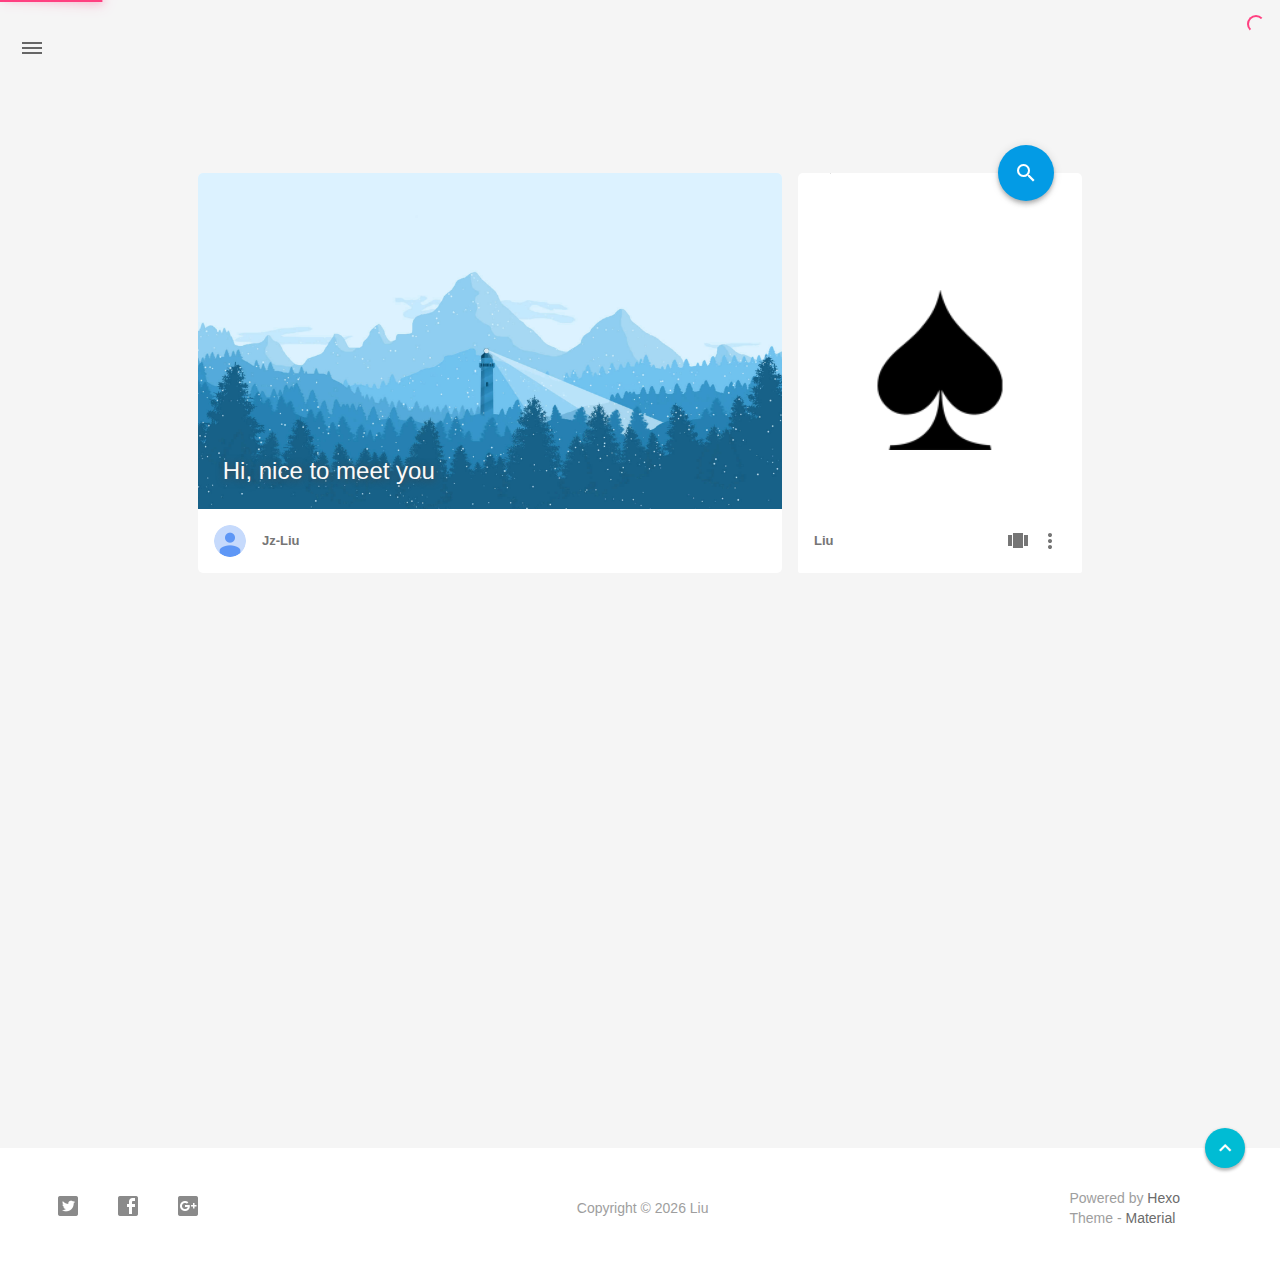
==== index.html @ 255b86d4 "Site updated: 2016-11-15 20:25:19" ====
<!DOCTYPE html>
<html>
    <head>
    <!-- Title -->
    
    <title>
        Liu
    </title>
    
    <!-- Favicons -->
    <link rel="icon shortcut" type="image/ico" href="/img/favicon.png">
    <link rel="icon" sizes="192x192" href="/img/favicon.png">
    <link rel="apple-touch-icon" href="/img/favicon.png">
    
    <!-- Meta & INfo -->
    <meta charset="utf-8">
    <meta http-equiv="X-UA-Compatible">
    <meta name="viewport" content="width=device-width, initial-scale=1">
    <meta name="theme-color" content="#039BE5">
    <meta name="author" content="Jz-Liu">
    <meta name="description" content="前端路上的小白">
    <meta name="keywords" content="null">
    
    <!--iOS -->
    <meta name="viewport" content="width=device-width, initial-scale=1, user-scalable=no">
    <meta name="apple-mobile-web-app-title" content="Title">
    <meta name="apple-mobile-web-app-capable" content="yes">
    <meta name="apple-mobile-web-app-status-bar-style" content="black">
    <meta name="HandheldFriendly" content="True">
    <meta name="MobileOptimized" content="480">
    
    <!-- Add to homescreen for Chrome on Android -->
    <meta name="mobile-web-app-capable" content="yes">
    
    <!-- Add to homescreen for Safari on iOS -->
    <meta name="apple-mobile-web-app-capable" content="yes">
    <meta name="apple-mobile-web-app-status-bar-style" content="black">
    <meta name="apple-mobile-web-app-title" content="Liu">
    
    <!-- The Open Graph protocol -->
    <meta property="og:url" content="http://yoursite.com">
    <meta property="og:type" content="blog">
    <meta property="og:title" content="Liu">
    <meta property="og:description" content="前端路上的小白">
    
     <!--[if lte IE 9]>
        <link rel="stylesheet" href="/css/ie-blocker.css">
        
        
            <script src="/js/ie-blocker.en.js"></script>
        
    <![endif]-->
    
    <!-- Import CSS -->
    <link rel="stylesheet" href="/css/material.min.css">
    <link rel="stylesheet" href="/css/style.min.css">
    <!-- Config CSS -->

<!-- Theme Background -->

    <style>
        body{
            background-color: #F5F5F5
        }
		
        #scheme-Paradox .material-layout .something-else .mdl-card__supporting-text{
            background-color: #fff;
        }
		
        #scheme-Paradox .MD-burger-layer {
            background-color: #666;
        }
		
        #scheme-Paradox .material-back{
            color: #666;
        }
		
        .material-layout .material-post>.material-nav,
		.material-layout .material-index>.material-nav,
        .material-nav a,
        #scheme-Paradox .material-post_container .material-back{
            color: #666;
        }
    </style>




<!-- Fade Effect -->

    <style>
        .fade {
            transition: all 800ms linear;
            -webkit-transform: translate3d(0,0,0);
            -moz-transform: translate3d(0,0,0);
            -ms-transform: translate3d(0,0,0);
            -o-transform: translate3d(0,0,0);
            transform: translate3d(0,0,0);
            opacity: 1;
        }

        .fade.out{
            opacity: 0;
        }
    </style>


<!-- Other Styles -->
<style>
	body, html{
		font-family: Roboto, "Helvetica Neue", Helvetica, "PingFang SC", "Hiragino Sans GB", "Microsoft YaHei", "微软雅黑", Arial, sans-serif;
	}
	
    a{
        color: #039BE5
    }
    
    .mdl-card__media,
    #search-label,
    #search-form-label:after,
    #scheme-Paradox .hot_tags-count,
    #scheme-Paradox .sidebar_archives-count,
    #scheme-Paradox .sidebar-colored .sidebar-header,
    #scheme-Paradox .sidebar-colored .sidebar-badge{
        background-color: #039BE5 !important
    }
    
	/* Sidebar User Drop Down Menu Text Color */
	#scheme-Paradox .sidebar-colored .sidebar-nav>.dropdown>.dropdown-menu>li>a:hover,
    #scheme-Paradox .sidebar-colored .sidebar-nav>.dropdown>.dropdown-menu>li>a:focus{
        color: #039BE5 !important
    }
    
    #post_entry-right-info,
    .sidebar-colored .sidebar-nav li:hover > a,
    .sidebar-colored .sidebar-nav li:hover > a i,
    .sidebar-colored .sidebar-nav li > a:hover,
    .sidebar-colored .sidebar-nav li > a:hover i,
    .sidebar-colored .sidebar-nav li > a:focus i,
    .sidebar-colored .sidebar-nav > .open > a,
    .sidebar-colored .sidebar-nav > .open > a:hover,
    .sidebar-colored .sidebar-nav > .open > a:focus,
    #ds-reset #ds-ctx .ds-ctx-entry .ds-ctx-head a{
        color: #039BE5 !important
    }
    
    .toTop{
        background: #00BCD4 !important
    }
</style>
	<script src="/js/jquery.min.js"></script>
	
	<!-- UC Browser Compatible-->
	<script>
		var agent = navigator.userAgent.toLowerCase();
		if(agent.indexOf('ucbrowser')>0) {
			document.write('<link rel="stylesheet" href="/css/uc.css">');
		   alert('由于 UC 浏览器使用极旧的内核，而本网站使用了一些新的特性。\n为了您能更好的浏览，推荐使用 Chrome 或 Firefox 浏览器。');
		}
	</script>
    
    <!-- Custom Head -->
    
</head>
	
	

    <body id="scheme-Paradox">

		
        <div class="material-layout  mdl-js-layout has-drawer is-upgraded">
				
			
			
            <!-- Main Container -->
            <main class="material-layout__content" id="main">
				
                <!-- Top Anchor -->
                <div id="top"></div>
				
				
                <!-- Hamburger Button -->
                <button class="MD-burger-icon sidebar-toggle">
                    <span class="MD-burger-layer"></span>
                </button>
				
				
                <!-- Index Module -->
<div class="material-index mdl-grid">
	
		<!-- Paradox Header -->
		<!-- Daily pic -->
<div class="mdl-card daily-pic mdl-cell mdl-cell--8-col index-top-block">
    
    <!-- Pic & Slogan -->
    <div class="mdl-card__media mdl-color-text--grey-50" style="background-image:url(/img/daily_pic.png)">
        <p class="index-top-block-slogan"><a href="#">Hi, nice to meet you</a></p>
    </div>

    <!-- Avatar & Name -->
    <div class="mdl-card__supporting-text meta mdl-color-text--grey-600">
        <!-- Author Avatar -->
        <div id="author-avatar">
            <img src="/img/avatar.png" width="32px" height="32px" alt="avatar">
        </div>
        <div>
            <strong>Jz-Liu</strong>
        </div>
    </div>
</div>

		<!-- Blog info -->
<div class="mdl-card something-else mdl-cell mdl-cell--8-col mdl-cell--4-col-desktop index-top-block">
	
    <!-- Search -->
	
	<!-- Google -->
	<div class="mdl-textfield mdl-js-textfield mdl-textfield--expandable" method="post" action="">
		<label id="search-label" class="mdl-button mdl-js-ripple-effect mdl-js-button mdl-button--fab mdl-color--accent mdl-shadow--4dp" for="search">
			<i class="material-icons mdl-color-text--white" role="presentation">search</i>
		</label>

		<form id="search-form" method="get" action="//google.com/search" accept-charset="UTF-8" class="mdl-textfield__expandable-holder" target="_blank">
			<input class="mdl-textfield__input search-input" type="search" name="q" id="search" placeholder="">
			<label id="search-form-label" class="mdl-textfield__label" for="search"></label>
			
			<input type="hidden" name="sitesearch" value="http://yoursite.com">
		</form>
	</div>






    <!-- LOGO -->
    <div class="something-else-logo mdl-color--white mdl-color-text--grey-600">
        <a href="null">
            <img src="/img/logo.png" alt="logo" />
        </a>
    </div>

    <!-- Infomation -->
    <div class="mdl-card__supporting-text meta meta--fill mdl-color-text--grey-600">
        <!-- Blog Title -->
        <div>
            <strong>Liu</strong>
        </div>
        <div class="section-spacer"></div>
        
        <!-- Pages -->
        <button id="show-pages-button" class="mdl-button mdl-js-button mdl-js-ripple-effect mdl-button--icon">
            <i class="material-icons" role="presentation">view_carousel</i>
            <span class="visuallyhidden">Pages</span>
        </button>
        <ul class="mdl-menu mdl-js-menu mdl-menu--bottom-right" for="show-pages-button">
            
        </ul>
        
        <!-- Menu -->
        <button id="menubtn" class="mdl-button mdl-js-button mdl-js-ripple-effect mdl-button--icon">
            <i class="material-icons" role="presentation">more_vert</i>
            <span class="visuallyhidden">show menu</span>
        </button>
        <ul class="mdl-menu mdl-js-menu mdl-menu--bottom-right" for="menubtn">
            
            <a class="index_share-link" href="null">
                <li class="mdl-menu__item mdl-js-ripple-effect">
                    مقالات RSS
                </li>
            </a>
            <a class="index_share-link" href="https://twitter.com/intent/tweet?text=Liu&url=http://yoursite.com/&via=Jz-Liu" target="_blank">
                <li class="mdl-menu__item mdl-js-ripple-effect">
                    شارك على Twitter
                </li>
            </a>
            <a class="index_share-link" href="https://plus.google.com/share?url=http://yoursite.com/" target="_blank">
                <li class="mdl-menu__item mdl-js-ripple-effect">
                    شارك على Google+
                </li>
            </a>
            <a class="index_share-link" href="http://service.weibo.com/share/share.php?appkey=&title=Liu&url=http://yoursite.com/&pic=&searchPic=false&style=simple" target="_blank">
                <li class="mdl-menu__item mdl-js-ripple-effect">
                    شارك على Weibo
                </li>
            </a>
        </ul>
    </div>
</div>

	
    
    
		
			<!-- Paradox Thumbnail -->
        	<div class="post_entry-module mdl-card mdl-cell mdl-cell--12-col fade out">
    
    <!-- Post Thumbnail -->
	
		
			<!-- Random Thumbnail -->
			<div class="post_thumbnail-random mdl-card__media mdl-color-text--grey-50">
		
	
				
		<!-- Post Title -->
		<p class="article-headline-p"><a href="/2016/11/12/hello-world/">Hello World</a></p>
	</div>

    <!-- Post Excerpt -->
    <div class="mdl-color-text--grey-600 mdl-card__supporting-text post_entry-content">
        
          Welcome to Hexo
        
        &nbsp;&nbsp;&nbsp;
        <span>
            <a href="/2016/11/12/hello-world/" target="_self">واصل القراءة</a>
        </span>
    </div>
    <!-- Post_entry Info-->
    <div id="post_entry-info">
        <div id="post_entry-left-info" class="mdl-card__supporting-text meta mdl-color-text--grey-600 ">
            <!-- Author Avatar -->
            <div id="author-avatar">
                <img src="/img/avatar.png" width="44px" height="44px" alt="Jz-Liu's avatar">
            </div>
            <div>
                <strong>Jz-Liu</strong>
                <span>Nov 12, 2016</span>
            </div>
        </div>
        <div id="post_entry-right-info">
            <!-- Category -->
            <span class="post_entry-category">
                
            </span>
            
            
            
            <!-- Post Views -->
            <span class="post_entry-views">
                
            </span>
        </div>
    </div>
            
</div>

		
		
    
    
	
		<script>
    
    var randomNum;
    
    var locatePost = $(".something-else").next();
    for(var i=0; i < 10; i++){
        
        randomNum = Math.floor(Math.random() * 5 + 1);
        
        locatePost.children(".post_thumbnail-random").attr('id', 'random_thumbnail-'+randomNum);
        locatePost.children(".post_thumbnail-random").css('background-image', 'url(' + '/img/random/' + randomNum + '.png' + ')')
        
        locatePost = locatePost.next();
    }
    
</script>

	

</div>

				
				
					<!-- Overlay For Active Sidebar -->
<div class="sidebar-overlay "></div>

<!-- Material sidebar -->
<aside id="sidebar" class="sidebar sidebar-colored  sidebar-fixed-left" role="navigation">
	<div id="sidebar-main">
	    <!-- Sidebar Header -->
		<div class="sidebar-header header-cover" style="background-image: url(/img/sidebar_header.png);">
    <!-- Top bar -->
    <div class="top-bar"></div>

    <!-- Sidebar toggle button -->
    <button type="button" class="sidebar-toggle mdl-button mdl-js-button mdl-js-ripple-effect mdl-button--icon" style="display: initial;" data-upgraded=",MaterialButton,MaterialRipple">
    <i class="material-icons">clear_all</i>
    <span class="mdl-button__ripple-container"><span class="mdl-ripple"></span></span></button>

    <!-- Sidebar Avatar -->
    <div class="sidebar-image">
        <img src="/img/avatar.png" alt="Jz-Liu's avatar">
    </div>

    <!-- Sidebar Email -->
    <a data-toggle="dropdown" class="sidebar-brand" href="#settings-dropdown">
        youremail@email.com
        <b class="caret"></b>
    </a>
</div>

		<!-- Sidebar Navigation  -->
		<ul class="nav sidebar-nav">
    <!-- User dropdown  -->
    <li class="dropdown">
        <ul id="settings-dropdown" class="dropdown-menu">
			
                <li>
                    <a href="#" target="_blank" title="Email Me">
						<i class="material-icons sidebar-material-icons sidebar-indent-left1pc-element">email</i>
                        Email Me
                    </a>
                </li>
            
        </ul>
    </li>

    <!-- Homepage -->
    <li id="sidebar-first-li">
        <a href="/" target="_self">
            <i class="material-icons sidebar-material-icons">home</i>
             الرئيسية
        </a>
    </li>

    <!-- I'm Feeling Lucky -->
<!--
    <li class="dropdown">
        <a href="" target="_self">
            <i class="material-icons sidebar-material-icons">explore</i>
             sidebar.imlucky
        </a>
    </li>
-->

	
    <!-- Archives  -->
    <li class="dropdown">
        <a href="#" class="ripple-effect dropdown-toggle" data-toggle="dropdown">
            <i class="material-icons sidebar-material-icons">inbox</i>
             أرشيف
            <b class="caret"></b>
        </a>
        <ul class="dropdown-menu">
            <li>
            <a class="sidebar_archives-link" href="/archives/2016/11/">November 2016<span class="sidebar_archives-count">1</span></a>
        </ul>
    </li>

    <!-- Divider -->
    <li class="divider"></li>


    <!-- Pages  -->
	

    <!-- Article Numebr  -->
    <li>
        <a href="#">
             رقم المقالة
             <span class="sidebar-badge">1</span>
        </a>
    </li>
</ul>

		<!-- Sidebar Divider -->
		<div class="sidebar-divider"></div>

		<!-- Sidebar Footer -->
		<!-- 
I'm glad you use this theme, the development is no so easy, I hope you can keep the copyright, I will thank you so much.
If you still want to delete the copyrights, could you still retain the first one? Which namely "Theme Material"
It will not impact the appearance and can give developers a lot of support :)

很高兴您使用并喜欢该主题，开发不易 十分谢谢与希望您可以保留一下版权声明。
如果您仍然想删除的话 能否只保留第一项呢？即 "Theme Material"
它不会影响美观并可以给开发者很大的支持。 :) 
-->

<!-- Theme Material -->
<a href="https://github.com/viosey/hexo-theme-material"  class="sidebar-footer-text-a" target="_blank">
	<div class="sidebar-text mdl-button mdl-js-button mdl-js-ripple-effect sidebar-footer-text-div" data-upgraded=",MaterialButton,MaterialRipple">
		سمة - Material
		<span class="sidebar-badge badge-circle">i</span>
	</div>
</a>

<!-- Help & Support -->
<!--
<a href="mailto:hiviosey@gmail.com" class="sidebar-footer-text-a">
    <div class="sidebar-text mdl-button mdl-js-button mdl-js-ripple-effect sidebar-footer-text-div" data-upgraded=",MaterialButton,MaterialRipple">
		sidebar.help
		<span class="mdl-button__ripple-container">
			<span class="mdl-ripple"></span>
		</span>
	</div>
</a>
-->

<!-- Feedback -->
<!--
<a href="https://github.com/viosey/hexo-theme-material/issues" target="_blank" class="sidebar-footer-text-a">
    <div class="sidebar-text mdl-button mdl-js-button mdl-js-ripple-effect sidebar-footer-text-div" data-upgraded=",MaterialButton,MaterialRipple">
         sidebar.feedback
                    <span class="mdl-button__ripple-container"><span class="mdl-ripple"></span></span></div>
</a>
-->

<!-- Abount Theme -->
<!--
<a href="https://blog.viosey.com/index.php/Material.html" target="_blank" class="sidebar-footer-text-a">
    <div class="sidebar-text mdl-button mdl-js-button mdl-js-ripple-effect sidebar-footer-text-div" data-upgraded=",MaterialButton,MaterialRipple">
         sidebar.about_theme
        <span class="mdl-button__ripple-container"><span class="mdl-ripple"></span></span></div>
</a>-->

	</div>
    
    <!-- Sidebar Sponsor -->
    


</aside>

				
				
				
					<!-- Footer Top Button -->
					<div class="toTop-wrap">
    <a href="#top" class="toTop">
        <i class="material-icons footer_top-i">expand_less</i>
    </a>
</div>
				
				
				<!--Footer-->
<footer class="mdl-mini-footer" id="bottom">
	
	
		<!-- Paradox Footer Left Section -->
		<div class="mdl-mini-footer--left-section sns-list">
    <!-- Twitter -->
    
    <a href="https://twitter.com/twitter" target="view_window"><button class="mdl-mini-footer--social-btn social-btn" style="background-image: url(/img/footer/footer_ico-twitter.png);">
        <span class="visuallyhidden">Twitter</span>
    </button></a>
    
    
    <!-- Facebook -->
    
    <a href="https://www.facebook.com/facebook" target="view_window"><button class="mdl-mini-footer--social-btn social-btn" style="background-image: url(/img/footer/footer_ico-facebook.png);">
        <span class="visuallyhidden">Facebook</span>
    </button></a>
    
    
    <!-- Google + -->
    
    <a href="https://www.google.com/" target="view_window"><button class="mdl-mini-footer--social-btn social-btn" style="background-image: url(/img/footer/footer_ico-gplus.png);">
        <span class="visuallyhidden">Google Plus</span>
    </button></a>
    
    
    <!-- Weibo -->
    
    
    
    <!-- Instagram -->
    
    
    
    <!-- Tumblr -->
    
    
    
    <!-- Github -->
    
    
</div>


		<!--Copyright-->
		<div id="copyright">Copyright&nbsp;©&nbsp;<script type="text/javascript">var fd = new Date();document.write(fd.getFullYear());</script>&nbsp;Liu</div>

		<!-- Paradox Footer Right Section -->

		<!-- 
		I'm glad you use this theme, the development is no so easy, I hope you can keep the copyright.
		It will not impact the appearance and can give developers a lot of support :)

		很高兴您使用该主题，开发不易，希望您可以保留一下版权声明。
		它不会影响美观并可以给开发者很大的支持。 :) 
		-->

		<div class="mdl-mini-footer--right-section">
			<div>
				<div class="footer-develop-div">Powered by <a href="https://hexo.io" target="_blank" class="footer-develop-a">Hexo</a></div>
				<div class="footer-develop-div">Theme - <a href="https://github.com/viosey/hexo-theme-material" target="_blank" class="footer-develop-a">Material</a></div>
			</div>
		</div>
	
    
</footer>
                
				<!-- Import File -->
<script src="/js/js.min.js"></script>
<script src="/js/nprogress.js"></script>

<script type="text/javascript">
    NProgress.configure({
        showSpinner: true
    });
    NProgress.start();
    
    $('#nprogress .bar').css({
        'background': '#FF4081'
    });
    $('#nprogress .peg').css({
        'box-shadow': '0 0 10px #FF4081, 0 0 15px #FF4081'
    });
    $('#nprogress .spinner-icon').css({
        'border-top-color': '#FF4081',
        'border-left-color': '#FF4081'
    });
    
    setTimeout(function() {
        NProgress.done();
        $('.fade').removeClass('out');
    }, 800);
</script>














            </main>
        </div>
		
    </body>
		
	
</html>
---- css/ie-blocker.css ----
@charset "utf-8";
body .demo-blog{
    display: none;
}

h1{
    background-color: #fff;
    font-size: 48px;
    line-height: 48px;
    border-left: none;
    width: auto;
    margin: 0px !important;
}

#ib-container {
    display: none;
    width: 100%;
    height: 100%;
    font-family: Arial, Helvetica, sans-serif;
    position: fixed;
    top: 0;
    left: 0;
    box-sizing: content-box !important;
    z-index: 99999;
}

#ib-container * {
    box-sizing: content-box !important;
}

.ib-modal {
    height: 288px;
    background: #fff;
    border-left: 8px solid #4fc1e9;
    position: absolute;
    color: #434a54;
    z-index: 99999;
    width: 592px;
    top: 50%;
    left: 50%;
    transform: translateY(-50%) translateX(-50%);
    padding: 49px 30px 30px;
}

.ib-header {
    height: 80px;
    padding: 0;
}

.ib-header h1 {
    margin: 0;
    font-size: 24px;
    text-align: left;
    color: #434a54;
}

.ib-header p {
    margin: 10px 0 0 0;
    font-size: 14px;
    line-height: 18px;
    text-align: left;
    color: #434a54;
}

.ib-header p strong {
    font-weight: normal;
    color: #3bafda;
}

.ib-browsers {
    height: 80px;
    list-style: none;
    margin: 0;
    padding: 0;
    padding-top: 0;
    margin-top: 49px;
}

.ib-browsers li {
    float: left;
    width: 148px;
    height: 80px;
    position: relative;
    list-style: none;
}

.ib-browsers li a {
    display: block;
    width: 100%;
    height: 100%;
    position: absolute;
    color: #434a54;
    text-decoration: none;
    cursor: pointer;
}

.ib-browsers li a:hover {
    background-color: #F2F2F2;
}

.ib-browsers li a:hover .ib-browser-name {
    background-color: #4fc1e9;
    color: #fff;
}

.ib-browser-icon {
    display: block;
    width: 118px;
    height: 90px;
    margin: 0 auto;
    margin-top: 20px;
}

.ib-browser-name {
    line-height: 18px;
    margin-top: 5px;
    text-align: center;
    font-size: 20px;
}

.ib-browser-description {
    height: 50px;
    line-height: 14px;
    font-size: 12px;
    margin-top: 10px;
    padding: 0 5px;
}

.ib-footer {
    height: 30px;
}

.ib-try {
    float: right;
    height: 30px;
    padding: 0 15px;
    color: #fff;
    background-color: #3bafda;
    font-size: 12px;
    line-height: 30px;
    cursor: pointer;
    text-decoration: none;
    margin-top: 49px;
}

.ib-try:hover {
    background-color: #4fc1e9;
}

.ib-mask {
    width: 100%;
    height: 100%;
    position: absolute;
    top: 0;
    left: 0;
    _position: absolute;
    _top: expression(eval(document.documentElement.scrollTop) + 'px');
    _left: expression(eval(document.documentElement.scrollLeft) + 'px');
    _right: auto;
    _bottom: auto;
    _width: expression(eval(document.documentElement.clientWidth) + 'px');
    _height: expression(eval(document.documentElement.clientHeight) + 'px');
    z-index: 99999;
}

.ib-mask {
    background: rgb(0, 0, 0);
    opacity: 0.8;
    -ms-filter: "progid:DXImageTransform.Microsoft.Alpha(Opacity=80)";
    filter: alpha(opacity=80);
    z-index: 99998;
}

.zh-cn #ib-container {
    font-family: 'Microsoft Yahei', sans-serif;
}

.zh-cn .ib-browser-description {
    font-size: 12px;
}
---- css/material.min.css ----
@charset "UTF-8";.mdl-button,.mdl-checkbox,audio,canvas,img,svg,video{vertical-align:middle}.visuallyhidden,hr{border:0;height:1px}.hidden,.invisible{visibility:hidden}address,body,h1,h2,h3,h4,h6,html,ol,p,ul{font-weight:400}blockquote,h1{line-height:1.35}blockquote,h1,h1 small,h2,h2 small,h3,h3 small,h4,h4 small,h5,h5 small,h6,h6 small{font-family:Roboto,Helvetica,Arial,sans-serif}.mdl-badge[data-badge]:after,.mdl-card,.mdl-layout__drawer,.mdl-layout__header{-webkit-box-direction:normal}html{color:rgba(0,0,0,.87)}::-moz-selection{background:#b3d4fc;text-shadow:none}::selection{background:#b3d4fc;text-shadow:none}hr{display:block;border-top:1px solid #ccc;margin:1em 0;padding:0}fieldset{border:0;margin:0;padding:0}textarea{resize:vertical}.browsehappy{margin:.2em 0;background:#ccc;color:#000;padding:.2em 0}.hidden{display:none!important}.visuallyhidden{clip:rect(0 0 0 0);margin:-1px;overflow:hidden;padding:0;position:absolute;width:1px}.visuallyhidden.focusable:active,.visuallyhidden.focusable:focus{clip:auto;height:auto;margin:0;overflow:visible;position:static;width:auto}body,html{width:100%}.clearfix:after,.clearfix:before{content:" ";display:table}.clearfix:after{clear:both}@media print{blockquote,img,pre,tr{page-break-inside:avoid}*,:after,:before{background:0 0!important;color:#000!important;box-shadow:none!important;text-shadow:none!important}a,a:visited{text-decoration:underline}a[href]:after{content:" (" attr(href)")"}abbr[title]:after{content:" (" attr(title)")"}a[href^="#"]:after,a[href^="javascript:"]:after{content:""}blockquote,pre{border:1px solid #999}thead{display:table-header-group}img{max-width:100%!important}h2,h3,p{orphans:3;widows:3}h2,h3{page-break-after:avoid}}.mdl-accordion,.mdl-button,.mdl-card,.mdl-checkbox,.mdl-dropdown-menu,.mdl-icon-toggle,.mdl-item,.mdl-radio,.mdl-slider,.mdl-switch,.mdl-tabs__tab,a{-webkit-tap-highlight-color:transparent;-webkit-tap-highlight-color:rgba(255,255,255,0)}html{height:100%;-ms-touch-action:manipulation;touch-action:manipulation}body{min-height:100%}main{display:block}[hidden]{display:none!important}body,html{font-family:Helvetica,Arial,sans-serif;font-size:14px;line-height:20px}h1,h2,h3,h4,h5,h6,p{padding:0}h1 small,h2 small,h3 small,h4 small,h5 small,h6 small{font-weight:400;line-height:1.35;letter-spacing:-.02em;opacity:.54;font-size:.6em}blockquote,h4{font-size:24px}ol,p,ul{font-size:14px}address,ol,p,ul{letter-spacing:0}address,h5{line-height:1}h6,ol,p,ul{line-height:24px}a,h5{font-weight:500}h1{font-size:56px;letter-spacing:-.02em;margin:24px 0}h2{font-size:45px;line-height:48px}h2,h3{margin:24px 0}h3{font-size:34px;line-height:40px}h4{line-height:32px;-moz-osx-font-smoothing:grayscale;margin:24px 0 16px}h5{font-size:20px;letter-spacing:.02em}h5,h6{margin:24px 0 16px}h6{font-size:16px;letter-spacing:.04em}p{margin:0 0 16px}a{color:#ff4081}blockquote{position:relative;font-weight:300;font-style:italic;letter-spacing:.08em}mark{background-color:#f4ff81}dt{font-weight:700}address{font-size:12px;font-style:normal}.mdl-typography--display-4,.mdl-typography--display-4-color-contrast{font-family:Roboto,Helvetica,Arial,sans-serif;font-size:112px;font-weight:300;line-height:1;letter-spacing:-.04em}.mdl-typography--display-1,.mdl-typography--display-1-color-contrast,.mdl-typography--display-2,.mdl-typography--display-2-color-contrast,.mdl-typography--display-3,.mdl-typography--display-3-color-contrast,.mdl-typography--headline,.mdl-typography--headline-color-contrast{font-family:Roboto,Helvetica,Arial,sans-serif;font-weight:400}.mdl-typography--display-4-color-contrast{opacity:.54}.mdl-typography--display-3,.mdl-typography--display-3-color-contrast{font-size:56px;line-height:1.35;letter-spacing:-.02em}.mdl-typography--display-3-color-contrast{opacity:.54}.mdl-typography--display-2,.mdl-typography--display-2-color-contrast{font-size:45px;line-height:48px}.mdl-typography--display-2-color-contrast{opacity:.54}.mdl-typography--display-1,.mdl-typography--display-1-color-contrast{font-size:34px;line-height:40px}.mdl-typography--display-1-color-contrast{opacity:.54}.mdl-typography--body-1-color-contrast,.mdl-typography--body-1-force-preferred-font-color-contrast,.mdl-typography--body-2-color-contrast,.mdl-typography--body-2-force-preferred-font-color-contrast,.mdl-typography--headline-color-contrast,.mdl-typography--subhead-color-contrast,.mdl-typography--title-color-contrast{opacity:.87}.mdl-typography--headline,.mdl-typography--headline-color-contrast{font-size:24px;line-height:32px;-moz-osx-font-smoothing:grayscale}.mdl-typography--title,.mdl-typography--title-color-contrast{font-family:Roboto,Helvetica,Arial,sans-serif;font-size:20px;font-weight:500;line-height:1;letter-spacing:.02em}.mdl-typography--subhead,.mdl-typography--subhead-color-contrast{font-family:Roboto,Helvetica,Arial,sans-serif;font-size:16px;font-weight:400;line-height:24px;letter-spacing:.04em}.mdl-typography--body-2,.mdl-typography--body-2-color-contrast{font-size:14px;font-weight:700;line-height:24px;letter-spacing:0}.mdl-typography--body-1,.mdl-typography--body-1-color-contrast{font-size:14px;font-weight:400;line-height:24px;letter-spacing:0}.mdl-typography--body-2-force-preferred-font,.mdl-typography--body-2-force-preferred-font-color-contrast{font-family:Roboto,Helvetica,Arial,sans-serif;font-size:14px;font-weight:500;line-height:24px;letter-spacing:0}.mdl-typography--body-1-force-preferred-font,.mdl-typography--body-1-force-preferred-font-color-contrast{font-family:Roboto,Helvetica,Arial,sans-serif;font-size:14px;font-weight:400;line-height:24px;letter-spacing:0}.mdl-typography--caption,.mdl-typography--caption-force-preferred-font{font-size:12px;font-weight:400;line-height:1;letter-spacing:0}.mdl-typography--caption-force-preferred-font{font-family:Roboto,Helvetica,Arial,sans-serif}.mdl-typography--caption-color-contrast,.mdl-typography--caption-force-preferred-font-color-contrast{font-size:12px;font-weight:400;line-height:1;letter-spacing:0;opacity:.54}.mdl-typography--button-color-contrast,.mdl-typography--menu-color-contrast{opacity:.87}.mdl-typography--caption-force-preferred-font-color-contrast,.mdl-typography--menu{font-family:Roboto,Helvetica,Arial,sans-serif}.mdl-typography--menu{font-size:14px;font-weight:500;line-height:1;letter-spacing:0}.mdl-typography--button,.mdl-typography--button-color-contrast,.mdl-typography--menu-color-contrast{font-family:Roboto,Helvetica,Arial,sans-serif;font-size:14px;font-weight:500;line-height:1;letter-spacing:0}.mdl-typography--button,.mdl-typography--button-color-contrast{text-transform:uppercase}.mdl-typography--text-left{text-align:left}.mdl-typography--text-right{text-align:right}.mdl-typography--text-center{text-align:center}.mdl-typography--text-justify{text-align:justify}.mdl-typography--text-nowrap{white-space:nowrap}.mdl-typography--text-lowercase{text-transform:lowercase}.mdl-typography--text-uppercase{text-transform:uppercase}.mdl-typography--text-capitalize{text-transform:capitalize}.mdl-button,.mdl-layout__tab,.mdl-tabs__tab{text-transform:uppercase}.mdl-typography--font-thin{font-weight:200!important}.mdl-typography--font-light{font-weight:300!important}.mdl-typography--font-regular{font-weight:400!important}.mdl-typography--font-medium{font-weight:500!important}.mdl-typography--font-bold{font-weight:700!important}.mdl-typography--font-black{font-weight:900!important}.mdl-color-text--red{color:#f44336!important}.mdl-color--red{background-color:#f44336!important}.mdl-color-text--red-50{color:#ffebee!important}.mdl-color--red-50{background-color:#ffebee!important}.mdl-color-text--red-100{color:#ffcdd2!important}.mdl-color--red-100{background-color:#ffcdd2!important}.mdl-color-text--red-200{color:#ef9a9a!important}.mdl-color--red-200{background-color:#ef9a9a!important}.mdl-color-text--red-300{color:#e57373!important}.mdl-color--red-300{background-color:#e57373!important}.mdl-color-text--red-400{color:#ef5350!important}.mdl-color--red-400{background-color:#ef5350!important}.mdl-color-text--red-500{color:#f44336!important}.mdl-color--red-500{background-color:#f44336!important}.mdl-color-text--red-600{color:#e53935!important}.mdl-color--red-600{background-color:#e53935!important}.mdl-color-text--red-700{color:#d32f2f!important}.mdl-color--red-700{background-color:#d32f2f!important}.mdl-color-text--red-800{color:#c62828!important}.mdl-color--red-800{background-color:#c62828!important}.mdl-color-text--red-900{color:#b71c1c!important}.mdl-color--red-900{background-color:#b71c1c!important}.mdl-color-text--red-A100{color:#ff8a80!important}.mdl-color--red-A100{background-color:#ff8a80!important}.mdl-color-text--red-A200{color:#ff5252!important}.mdl-color--red-A200{background-color:#ff5252!important}.mdl-color-text--red-A400{color:#ff1744!important}.mdl-color--red-A400{background-color:#ff1744!important}.mdl-color-text--red-A700{color:#d50000!important}.mdl-color--red-A700{background-color:#d50000!important}.mdl-color-text--pink{color:#e91e63!important}.mdl-color--pink{background-color:#e91e63!important}.mdl-color-text--pink-50{color:#fce4ec!important}.mdl-color--pink-50{background-color:#fce4ec!important}.mdl-color-text--pink-100{color:#f8bbd0!important}.mdl-color--pink-100{background-color:#f8bbd0!important}.mdl-color-text--pink-200{color:#f48fb1!important}.mdl-color--pink-200{background-color:#f48fb1!important}.mdl-color-text--pink-300{color:#f06292!important}.mdl-color--pink-300{background-color:#f06292!important}.mdl-color-text--pink-400{color:#ec407a!important}.mdl-color--pink-400{background-color:#ec407a!important}.mdl-color-text--pink-500{color:#e91e63!important}.mdl-color--pink-500{background-color:#e91e63!important}.mdl-color-text--pink-600{color:#d81b60!important}.mdl-color--pink-600{background-color:#d81b60!important}.mdl-color-text--pink-700{color:#c2185b!important}.mdl-color--pink-700{background-color:#c2185b!important}.mdl-color-text--pink-800{color:#ad1457!important}.mdl-color--pink-800{background-color:#ad1457!important}.mdl-color-text--pink-900{color:#880e4f!important}.mdl-color--pink-900{background-color:#880e4f!important}.mdl-color-text--pink-A100{color:#ff80ab!important}.mdl-color--pink-A100{background-color:#ff80ab!important}.mdl-color-text--pink-A200{color:#ff4081!important}.mdl-color--pink-A200{background-color:#ff4081!important}.mdl-color-text--pink-A400{color:#f50057!important}.mdl-color--pink-A400{background-color:#f50057!important}.mdl-color-text--pink-A700{color:#c51162!important}.mdl-color--pink-A700{background-color:#c51162!important}.mdl-color-text--purple{color:#9c27b0!important}.mdl-color--purple{background-color:#9c27b0!important}.mdl-color-text--purple-50{color:#f3e5f5!important}.mdl-color--purple-50{background-color:#f3e5f5!important}.mdl-color-text--purple-100{color:#e1bee7!important}.mdl-color--purple-100{background-color:#e1bee7!important}.mdl-color-text--purple-200{color:#ce93d8!important}.mdl-color--purple-200{background-color:#ce93d8!important}.mdl-color-text--purple-300{color:#ba68c8!important}.mdl-color--purple-300{background-color:#ba68c8!important}.mdl-color-text--purple-400{color:#ab47bc!important}.mdl-color--purple-400{background-color:#ab47bc!important}.mdl-color-text--purple-500{color:#9c27b0!important}.mdl-color--purple-500{background-color:#9c27b0!important}.mdl-color-text--purple-600{color:#8e24aa!important}.mdl-color--purple-600{background-color:#8e24aa!important}.mdl-color-text--purple-700{color:#7b1fa2!important}.mdl-color--purple-700{background-color:#7b1fa2!important}.mdl-color-text--purple-800{color:#6a1b9a!important}.mdl-color--purple-800{background-color:#6a1b9a!important}.mdl-color-text--purple-900{color:#4a148c!important}.mdl-color--purple-900{background-color:#4a148c!important}.mdl-color-text--purple-A100{color:#ea80fc!important}.mdl-color--purple-A100{background-color:#ea80fc!important}.mdl-color-text--purple-A200{color:#e040fb!important}.mdl-color--purple-A200{background-color:#e040fb!important}.mdl-color-text--purple-A400{color:#d500f9!important}.mdl-color--purple-A400{background-color:#d500f9!important}.mdl-color-text--purple-A700{color:#a0f!important}.mdl-color--purple-A700{background-color:#a0f!important}.mdl-color-text--deep-purple{color:#673ab7!important}.mdl-color--deep-purple{background-color:#673ab7!important}.mdl-color-text--deep-purple-50{color:#ede7f6!important}.mdl-color--deep-purple-50{background-color:#ede7f6!important}.mdl-color-text--deep-purple-100{color:#d1c4e9!important}.mdl-color--deep-purple-100{background-color:#d1c4e9!important}.mdl-color-text--deep-purple-200{color:#b39ddb!important}.mdl-color--deep-purple-200{background-color:#b39ddb!important}.mdl-color-text--deep-purple-300{color:#9575cd!important}.mdl-color--deep-purple-300{background-color:#9575cd!important}.mdl-color-text--deep-purple-400{color:#7e57c2!important}.mdl-color--deep-purple-400{background-color:#7e57c2!important}.mdl-color-text--deep-purple-500{color:#673ab7!important}.mdl-color--deep-purple-500{background-color:#673ab7!important}.mdl-color-text--deep-purple-600{color:#5e35b1!important}.mdl-color--deep-purple-600{background-color:#5e35b1!important}.mdl-color-text--deep-purple-700{color:#512da8!important}.mdl-color--deep-purple-700{background-color:#512da8!important}.mdl-color-text--deep-purple-800{color:#4527a0!important}.mdl-color--deep-purple-800{background-color:#4527a0!important}.mdl-color-text--deep-purple-900{color:#311b92!important}.mdl-color--deep-purple-900{background-color:#311b92!important}.mdl-color-text--deep-purple-A100{color:#b388ff!important}.mdl-color--deep-purple-A100{background-color:#b388ff!important}.mdl-color-text--deep-purple-A200{color:#7c4dff!important}.mdl-color--deep-purple-A200{background-color:#7c4dff!important}.mdl-color-text--deep-purple-A400{color:#651fff!important}.mdl-color--deep-purple-A400{background-color:#651fff!important}.mdl-color-text--deep-purple-A700{color:#6200ea!important}.mdl-color--deep-purple-A700{background-color:#6200ea!important}.mdl-color-text--indigo{color:#3f51b5!important}.mdl-color--indigo{background-color:#3f51b5!important}.mdl-color-text--indigo-50{color:#e8eaf6!important}.mdl-color--indigo-50{background-color:#e8eaf6!important}.mdl-color-text--indigo-100{color:#c5cae9!important}.mdl-color--indigo-100{background-color:#c5cae9!important}.mdl-color-text--indigo-200{color:#9fa8da!important}.mdl-color--indigo-200{background-color:#9fa8da!important}.mdl-color-text--indigo-300{color:#7986cb!important}.mdl-color--indigo-300{background-color:#7986cb!important}.mdl-color-text--indigo-400{color:#5c6bc0!important}.mdl-color--indigo-400{background-color:#5c6bc0!important}.mdl-color-text--indigo-500{color:#3f51b5!important}.mdl-color--indigo-500{background-color:#3f51b5!important}.mdl-color-text--indigo-600{color:#3949ab!important}.mdl-color--indigo-600{background-color:#3949ab!important}.mdl-color-text--indigo-700{color:#303f9f!important}.mdl-color--indigo-700{background-color:#303f9f!important}.mdl-color-text--indigo-800{color:#283593!important}.mdl-color--indigo-800{background-color:#283593!important}.mdl-color-text--indigo-900{color:#1a237e!important}.mdl-color--indigo-900{background-color:#1a237e!important}.mdl-color-text--indigo-A100{color:#8c9eff!important}.mdl-color--indigo-A100{background-color:#8c9eff!important}.mdl-color-text--indigo-A200{color:#536dfe!important}.mdl-color--indigo-A200{background-color:#536dfe!important}.mdl-color-text--indigo-A400{color:#3d5afe!important}.mdl-color--indigo-A400{background-color:#3d5afe!important}.mdl-color-text--indigo-A700{color:#304ffe!important}.mdl-color--indigo-A700{background-color:#304ffe!important}.mdl-color-text--blue{color:#2196f3!important}.mdl-color--blue{background-color:#2196f3!important}.mdl-color-text--blue-50{color:#e3f2fd!important}.mdl-color--blue-50{background-color:#e3f2fd!important}.mdl-color-text--blue-100{color:#bbdefb!important}.mdl-color--blue-100{background-color:#bbdefb!important}.mdl-color-text--blue-200{color:#90caf9!important}.mdl-color--blue-200{background-color:#90caf9!important}.mdl-color-text--blue-300{color:#64b5f6!important}.mdl-color--blue-300{background-color:#64b5f6!important}.mdl-color-text--blue-400{color:#42a5f5!important}.mdl-color--blue-400{background-color:#42a5f5!important}.mdl-color-text--blue-500{color:#2196f3!important}.mdl-color--blue-500{background-color:#2196f3!important}.mdl-color-text--blue-600{color:#1e88e5!important}.mdl-color--blue-600{background-color:#1e88e5!important}.mdl-color-text--blue-700{color:#1976d2!important}.mdl-color--blue-700{background-color:#1976d2!important}.mdl-color-text--blue-800{color:#1565c0!important}.mdl-color--blue-800{background-color:#1565c0!important}.mdl-color-text--blue-900{color:#0d47a1!important}.mdl-color--blue-900{background-color:#0d47a1!important}.mdl-color-text--blue-A100{color:#82b1ff!important}.mdl-color--blue-A100{background-color:#82b1ff!important}.mdl-color-text--blue-A200{color:#448aff!important}.mdl-color--blue-A200{background-color:#448aff!important}.mdl-color-text--blue-A400{color:#2979ff!important}.mdl-color--blue-A400{background-color:#2979ff!important}.mdl-color-text--blue-A700{color:#2962ff!important}.mdl-color--blue-A700{background-color:#2962ff!important}.mdl-color-text--light-blue{color:#03a9f4!important}.mdl-color--light-blue{background-color:#03a9f4!important}.mdl-color-text--light-blue-50{color:#e1f5fe!important}.mdl-color--light-blue-50{background-color:#e1f5fe!important}.mdl-color-text--light-blue-100{color:#b3e5fc!important}.mdl-color--light-blue-100{background-color:#b3e5fc!important}.mdl-color-text--light-blue-200{color:#81d4fa!important}.mdl-color--light-blue-200{background-color:#81d4fa!important}.mdl-color-text--light-blue-300{color:#4fc3f7!important}.mdl-color--light-blue-300{background-color:#4fc3f7!important}.mdl-color-text--light-blue-400{color:#29b6f6!important}.mdl-color--light-blue-400{background-color:#29b6f6!important}.mdl-color-text--light-blue-500{color:#03a9f4!important}.mdl-color--light-blue-500{background-color:#03a9f4!important}.mdl-color-text--light-blue-600{color:#039be5!important}.mdl-color--light-blue-600{background-color:#039be5!important}.mdl-color-text--light-blue-700{color:#0288d1!important}.mdl-color--light-blue-700{background-color:#0288d1!important}.mdl-color-text--light-blue-800{color:#0277bd!important}.mdl-color--light-blue-800{background-color:#0277bd!important}.mdl-color-text--light-blue-900{color:#01579b!important}.mdl-color--light-blue-900{background-color:#01579b!important}.mdl-color-text--light-blue-A100{color:#80d8ff!important}.mdl-color--light-blue-A100{background-color:#80d8ff!important}.mdl-color-text--light-blue-A200{color:#40c4ff!important}.mdl-color--light-blue-A200{background-color:#40c4ff!important}.mdl-color-text--light-blue-A400{color:#00b0ff!important}.mdl-color--light-blue-A400{background-color:#00b0ff!important}.mdl-color-text--light-blue-A700{color:#0091ea!important}.mdl-color--light-blue-A700{background-color:#0091ea!important}.mdl-color-text--cyan{color:#00bcd4!important}.mdl-color--cyan{background-color:#00bcd4!important}.mdl-color-text--cyan-50{color:#e0f7fa!important}.mdl-color--cyan-50{background-color:#e0f7fa!important}.mdl-color-text--cyan-100{color:#b2ebf2!important}.mdl-color--cyan-100{background-color:#b2ebf2!important}.mdl-color-text--cyan-200{color:#80deea!important}.mdl-color--cyan-200{background-color:#80deea!important}.mdl-color-text--cyan-300{color:#4dd0e1!important}.mdl-color--cyan-300{background-color:#4dd0e1!important}.mdl-color-text--cyan-400{color:#26c6da!important}.mdl-color--cyan-400{background-color:#26c6da!important}.mdl-color-text--cyan-500{color:#00bcd4!important}.mdl-color--cyan-500{background-color:#00bcd4!important}.mdl-color-text--cyan-600{color:#00acc1!important}.mdl-color--cyan-600{background-color:#00acc1!important}.mdl-color-text--cyan-700{color:#0097a7!important}.mdl-color--cyan-700{background-color:#0097a7!important}.mdl-color-text--cyan-800{color:#00838f!important}.mdl-color--cyan-800{background-color:#00838f!important}.mdl-color-text--cyan-900{color:#006064!important}.mdl-color--cyan-900{background-color:#006064!important}.mdl-color-text--cyan-A100{color:#84ffff!important}.mdl-color--cyan-A100{background-color:#84ffff!important}.mdl-color-text--cyan-A200{color:#18ffff!important}.mdl-color--cyan-A200{background-color:#18ffff!important}.mdl-color-text--cyan-A400{color:#00e5ff!important}.mdl-color--cyan-A400{background-color:#00e5ff!important}.mdl-color-text--cyan-A700{color:#00b8d4!important}.mdl-color--cyan-A700{background-color:#00b8d4!important}.mdl-color-text--teal{color:#009688!important}.mdl-color--teal{background-color:#009688!important}.mdl-color-text--teal-50{color:#e0f2f1!important}.mdl-color--teal-50{background-color:#e0f2f1!important}.mdl-color-text--teal-100{color:#b2dfdb!important}.mdl-color--teal-100{background-color:#b2dfdb!important}.mdl-color-text--teal-200{color:#80cbc4!important}.mdl-color--teal-200{background-color:#80cbc4!important}.mdl-color-text--teal-300{color:#4db6ac!important}.mdl-color--teal-300{background-color:#4db6ac!important}.mdl-color-text--teal-400{color:#26a69a!important}.mdl-color--teal-400{background-color:#26a69a!important}.mdl-color-text--teal-500{color:#009688!important}.mdl-color--teal-500{background-color:#009688!important}.mdl-color-text--teal-600{color:#00897b!important}.mdl-color--teal-600{background-color:#00897b!important}.mdl-color-text--teal-700{color:#00796b!important}.mdl-color--teal-700{background-color:#00796b!important}.mdl-color-text--teal-800{color:#00695c!important}.mdl-color--teal-800{background-color:#00695c!important}.mdl-color-text--teal-900{color:#004d40!important}.mdl-color--teal-900{background-color:#004d40!important}.mdl-color-text--teal-A100{color:#a7ffeb!important}.mdl-color--teal-A100{background-color:#a7ffeb!important}.mdl-color-text--teal-A200{color:#64ffda!important}.mdl-color--teal-A200{background-color:#64ffda!important}.mdl-color-text--teal-A400{color:#1de9b6!important}.mdl-color--teal-A400{background-color:#1de9b6!important}.mdl-color-text--teal-A700{color:#00bfa5!important}.mdl-color--teal-A700{background-color:#00bfa5!important}.mdl-color-text--green{color:#4caf50!important}.mdl-color--green{background-color:#4caf50!important}.mdl-color-text--green-50{color:#e8f5e9!important}.mdl-color--green-50{background-color:#e8f5e9!important}.mdl-color-text--green-100{color:#c8e6c9!important}.mdl-color--green-100{background-color:#c8e6c9!important}.mdl-color-text--green-200{color:#a5d6a7!important}.mdl-color--green-200{background-color:#a5d6a7!important}.mdl-color-text--green-300{color:#81c784!important}.mdl-color--green-300{background-color:#81c784!important}.mdl-color-text--green-400{color:#66bb6a!important}.mdl-color--green-400{background-color:#66bb6a!important}.mdl-color-text--green-500{color:#4caf50!important}.mdl-color--green-500{background-color:#4caf50!important}.mdl-color-text--green-600{color:#43a047!important}.mdl-color--green-600{background-color:#43a047!important}.mdl-color-text--green-700{color:#388e3c!important}.mdl-color--green-700{background-color:#388e3c!important}.mdl-color-text--green-800{color:#2e7d32!important}.mdl-color--green-800{background-color:#2e7d32!important}.mdl-color-text--green-900{color:#1b5e20!important}.mdl-color--green-900{background-color:#1b5e20!important}.mdl-color-text--green-A100{color:#b9f6ca!important}.mdl-color--green-A100{background-color:#b9f6ca!important}.mdl-color-text--green-A200{color:#69f0ae!important}.mdl-color--green-A200{background-color:#69f0ae!important}.mdl-color-text--green-A400{color:#00e676!important}.mdl-color--green-A400{background-color:#00e676!important}.mdl-color-text--green-A700{color:#00c853!important}.mdl-color--green-A700{background-color:#00c853!important}.mdl-color-text--light-green{color:#8bc34a!important}.mdl-color--light-green{background-color:#8bc34a!important}.mdl-color-text--light-green-50{color:#f1f8e9!important}.mdl-color--light-green-50{background-color:#f1f8e9!important}.mdl-color-text--light-green-100{color:#dcedc8!important}.mdl-color--light-green-100{background-color:#dcedc8!important}.mdl-color-text--light-green-200{color:#c5e1a5!important}.mdl-color--light-green-200{background-color:#c5e1a5!important}.mdl-color-text--light-green-300{color:#aed581!important}.mdl-color--light-green-300{background-color:#aed581!important}.mdl-color-text--light-green-400{color:#9ccc65!important}.mdl-color--light-green-400{background-color:#9ccc65!important}.mdl-color-text--light-green-500{color:#8bc34a!important}.mdl-color--light-green-500{background-color:#8bc34a!important}.mdl-color-text--light-green-600{color:#7cb342!important}.mdl-color--light-green-600{background-color:#7cb342!important}.mdl-color-text--light-green-700{color:#689f38!important}.mdl-color--light-green-700{background-color:#689f38!important}.mdl-color-text--light-green-800{color:#558b2f!important}.mdl-color--light-green-800{background-color:#558b2f!important}.mdl-color-text--light-green-900{color:#33691e!important}.mdl-color--light-green-900{background-color:#33691e!important}.mdl-color-text--light-green-A100{color:#ccff90!important}.mdl-color--light-green-A100{background-color:#ccff90!important}.mdl-color-text--light-green-A200{color:#b2ff59!important}.mdl-color--light-green-A200{background-color:#b2ff59!important}.mdl-color-text--light-green-A400{color:#76ff03!important}.mdl-color--light-green-A400{background-color:#76ff03!important}.mdl-color-text--light-green-A700{color:#64dd17!important}.mdl-color--light-green-A700{background-color:#64dd17!important}.mdl-color-text--lime{color:#cddc39!important}.mdl-color--lime{background-color:#cddc39!important}.mdl-color-text--lime-50{color:#f9fbe7!important}.mdl-color--lime-50{background-color:#f9fbe7!important}.mdl-color-text--lime-100{color:#f0f4c3!important}.mdl-color--lime-100{background-color:#f0f4c3!important}.mdl-color-text--lime-200{color:#e6ee9c!important}.mdl-color--lime-200{background-color:#e6ee9c!important}.mdl-color-text--lime-300{color:#dce775!important}.mdl-color--lime-300{background-color:#dce775!important}.mdl-color-text--lime-400{color:#d4e157!important}.mdl-color--lime-400{background-color:#d4e157!important}.mdl-color-text--lime-500{color:#cddc39!important}.mdl-color--lime-500{background-color:#cddc39!important}.mdl-color-text--lime-600{color:#c0ca33!important}.mdl-color--lime-600{background-color:#c0ca33!important}.mdl-color-text--lime-700{color:#afb42b!important}.mdl-color--lime-700{background-color:#afb42b!important}.mdl-color-text--lime-800{color:#9e9d24!important}.mdl-color--lime-800{background-color:#9e9d24!important}.mdl-color-text--lime-900{color:#827717!important}.mdl-color--lime-900{background-color:#827717!important}.mdl-color-text--lime-A100{color:#f4ff81!important}.mdl-color--lime-A100{background-color:#f4ff81!important}.mdl-color-text--lime-A200{color:#eeff41!important}.mdl-color--lime-A200{background-color:#eeff41!important}.mdl-color-text--lime-A400{color:#c6ff00!important}.mdl-color--lime-A400{background-color:#c6ff00!important}.mdl-color-text--lime-A700{color:#aeea00!important}.mdl-color--lime-A700{background-color:#aeea00!important}.mdl-color-text--yellow{color:#ffeb3b!important}.mdl-color--yellow{background-color:#ffeb3b!important}.mdl-color-text--yellow-50{color:#fffde7!important}.mdl-color--yellow-50{background-color:#fffde7!important}.mdl-color-text--yellow-100{color:#fff9c4!important}.mdl-color--yellow-100{background-color:#fff9c4!important}.mdl-color-text--yellow-200{color:#fff59d!important}.mdl-color--yellow-200{background-color:#fff59d!important}.mdl-color-text--yellow-300{color:#fff176!important}.mdl-color--yellow-300{background-color:#fff176!important}.mdl-color-text--yellow-400{color:#ffee58!important}.mdl-color--yellow-400{background-color:#ffee58!important}.mdl-color-text--yellow-500{color:#ffeb3b!important}.mdl-color--yellow-500{background-color:#ffeb3b!important}.mdl-color-text--yellow-600{color:#fdd835!important}.mdl-color--yellow-600{background-color:#fdd835!important}.mdl-color-text--yellow-700{color:#fbc02d!important}.mdl-color--yellow-700{background-color:#fbc02d!important}.mdl-color-text--yellow-800{color:#f9a825!important}.mdl-color--yellow-800{background-color:#f9a825!important}.mdl-color-text--yellow-900{color:#f57f17!important}.mdl-color--yellow-900{background-color:#f57f17!important}.mdl-color-text--yellow-A100{color:#ffff8d!important}.mdl-color--yellow-A100{background-color:#ffff8d!important}.mdl-color-text--yellow-A200{color:#ff0!important}.mdl-color--yellow-A200{background-color:#ff0!important}.mdl-color-text--yellow-A400{color:#ffea00!important}.mdl-color--yellow-A400{background-color:#ffea00!important}.mdl-color-text--yellow-A700{color:#ffd600!important}.mdl-color--yellow-A700{background-color:#ffd600!important}.mdl-color-text--amber{color:#ffc107!important}.mdl-color--amber{background-color:#ffc107!important}.mdl-color-text--amber-50{color:#fff8e1!important}.mdl-color--amber-50{background-color:#fff8e1!important}.mdl-color-text--amber-100{color:#ffecb3!important}.mdl-color--amber-100{background-color:#ffecb3!important}.mdl-color-text--amber-200{color:#ffe082!important}.mdl-color--amber-200{background-color:#ffe082!important}.mdl-color-text--amber-300{color:#ffd54f!important}.mdl-color--amber-300{background-color:#ffd54f!important}.mdl-color-text--amber-400{color:#ffca28!important}.mdl-color--amber-400{background-color:#ffca28!important}.mdl-color-text--amber-500{color:#ffc107!important}.mdl-color--amber-500{background-color:#ffc107!important}.mdl-color-text--amber-600{color:#ffb300!important}.mdl-color--amber-600{background-color:#ffb300!important}.mdl-color-text--amber-700{color:#ffa000!important}.mdl-color--amber-700{background-color:#ffa000!important}.mdl-color-text--amber-800{color:#ff8f00!important}.mdl-color--amber-800{background-color:#ff8f00!important}.mdl-color-text--amber-900{color:#ff6f00!important}.mdl-color--amber-900{background-color:#ff6f00!important}.mdl-color-text--amber-A100{color:#ffe57f!important}.mdl-color--amber-A100{background-color:#ffe57f!important}.mdl-color-text--amber-A200{color:#ffd740!important}.mdl-color--amber-A200{background-color:#ffd740!important}.mdl-color-text--amber-A400{color:#ffc400!important}.mdl-color--amber-A400{background-color:#ffc400!important}.mdl-color-text--amber-A700{color:#ffab00!important}.mdl-color--amber-A700{background-color:#ffab00!important}.mdl-color-text--orange{color:#ff9800!important}.mdl-color--orange{background-color:#ff9800!important}.mdl-color-text--orange-50{color:#fff3e0!important}.mdl-color--orange-50{background-color:#fff3e0!important}.mdl-color-text--orange-100{color:#ffe0b2!important}.mdl-color--orange-100{background-color:#ffe0b2!important}.mdl-color-text--orange-200{color:#ffcc80!important}.mdl-color--orange-200{background-color:#ffcc80!important}.mdl-color-text--orange-300{color:#ffb74d!important}.mdl-color--orange-300{background-color:#ffb74d!important}.mdl-color-text--orange-400{color:#ffa726!important}.mdl-color--orange-400{background-color:#ffa726!important}.mdl-color-text--orange-500{color:#ff9800!important}.mdl-color--orange-500{background-color:#ff9800!important}.mdl-color-text--orange-600{color:#fb8c00!important}.mdl-color--orange-600{background-color:#fb8c00!important}.mdl-color-text--orange-700{color:#f57c00!important}.mdl-color--orange-700{background-color:#f57c00!important}.mdl-color-text--orange-800{color:#ef6c00!important}.mdl-color--orange-800{background-color:#ef6c00!important}.mdl-color-text--orange-900{color:#e65100!important}.mdl-color--orange-900{background-color:#e65100!important}.mdl-color-text--orange-A100{color:#ffd180!important}.mdl-color--orange-A100{background-color:#ffd180!important}.mdl-color-text--orange-A200{color:#ffab40!important}.mdl-color--orange-A200{background-color:#ffab40!important}.mdl-color-text--orange-A400{color:#ff9100!important}.mdl-color--orange-A400{background-color:#ff9100!important}.mdl-color-text--orange-A700{color:#ff6d00!important}.mdl-color--orange-A700{background-color:#ff6d00!important}.mdl-color-text--deep-orange{color:#ff5722!important}.mdl-color--deep-orange{background-color:#ff5722!important}.mdl-color-text--deep-orange-50{color:#fbe9e7!important}.mdl-color--deep-orange-50{background-color:#fbe9e7!important}.mdl-color-text--deep-orange-100{color:#ffccbc!important}.mdl-color--deep-orange-100{background-color:#ffccbc!important}.mdl-color-text--deep-orange-200{color:#ffab91!important}.mdl-color--deep-orange-200{background-color:#ffab91!important}.mdl-color-text--deep-orange-300{color:#ff8a65!important}.mdl-color--deep-orange-300{background-color:#ff8a65!important}.mdl-color-text--deep-orange-400{color:#ff7043!important}.mdl-color--deep-orange-400{background-color:#ff7043!important}.mdl-color-text--deep-orange-500{color:#ff5722!important}.mdl-color--deep-orange-500{background-color:#ff5722!important}.mdl-color-text--deep-orange-600{color:#f4511e!important}.mdl-color--deep-orange-600{background-color:#f4511e!important}.mdl-color-text--deep-orange-700{color:#e64a19!important}.mdl-color--deep-orange-700{background-color:#e64a19!important}.mdl-color-text--deep-orange-800{color:#d84315!important}.mdl-color--deep-orange-800{background-color:#d84315!important}.mdl-color-text--deep-orange-900{color:#bf360c!important}.mdl-color--deep-orange-900{background-color:#bf360c!important}.mdl-color-text--deep-orange-A100{color:#ff9e80!important}.mdl-color--deep-orange-A100{background-color:#ff9e80!important}.mdl-color-text--deep-orange-A200{color:#ff6e40!important}.mdl-color--deep-orange-A200{background-color:#ff6e40!important}.mdl-color-text--deep-orange-A400{color:#ff3d00!important}.mdl-color--deep-orange-A400{background-color:#ff3d00!important}.mdl-color-text--deep-orange-A700{color:#dd2c00!important}.mdl-color--deep-orange-A700{background-color:#dd2c00!important}.mdl-color-text--brown{color:#795548!important}.mdl-color--brown{background-color:#795548!important}.mdl-color-text--brown-50{color:#efebe9!important}.mdl-color--brown-50{background-color:#efebe9!important}.mdl-color-text--brown-100{color:#d7ccc8!important}.mdl-color--brown-100{background-color:#d7ccc8!important}.mdl-color-text--brown-200{color:#bcaaa4!important}.mdl-color--brown-200{background-color:#bcaaa4!important}.mdl-color-text--brown-300{color:#a1887f!important}.mdl-color--brown-300{background-color:#a1887f!important}.mdl-color-text--brown-400{color:#8d6e63!important}.mdl-color--brown-400{background-color:#8d6e63!important}.mdl-color-text--brown-500{color:#795548!important}.mdl-color--brown-500{background-color:#795548!important}.mdl-color-text--brown-600{color:#6d4c41!important}.mdl-color--brown-600{background-color:#6d4c41!important}.mdl-color-text--brown-700{color:#5d4037!important}.mdl-color--brown-700{background-color:#5d4037!important}.mdl-color-text--brown-800{color:#4e342e!important}.mdl-color--brown-800{background-color:#4e342e!important}.mdl-color-text--brown-900{color:#3e2723!important}.mdl-color--brown-900{background-color:#3e2723!important}.mdl-color-text--grey{color:#9e9e9e!important}.mdl-color--grey{background-color:#9e9e9e!important}.mdl-color-text--grey-50{color:#fafafa!important}.mdl-color--grey-50{background-color:#fafafa!important}.mdl-color-text--grey-100{color:#f5f5f5!important}.mdl-color--grey-100{background-color:#f5f5f5!important}.mdl-color-text--grey-200{color:#eee!important}.mdl-color--grey-200{background-color:#eee!important}.mdl-color-text--grey-300{color:#e0e0e0!important}.mdl-color--grey-300{background-color:#e0e0e0!important}.mdl-color-text--grey-400{color:#bdbdbd!important}.mdl-color--grey-400{background-color:#bdbdbd!important}.mdl-color-text--grey-500{color:#9e9e9e!important}.mdl-color--grey-500{background-color:#9e9e9e!important}.mdl-color-text--grey-600{color:#757575!important}.mdl-color--grey-600{background-color:#757575!important}.mdl-color-text--grey-700{color:#616161!important}.mdl-color--grey-700{background-color:#616161!important}.mdl-color-text--grey-800{color:#424242!important}.mdl-color--grey-800{background-color:#424242!important}.mdl-color-text--grey-900{color:#212121!important}.mdl-color--grey-900{background-color:#212121!important}.mdl-color-text--blue-grey{color:#607d8b!important}.mdl-color--blue-grey{background-color:#607d8b!important}.mdl-color-text--blue-grey-50{color:#eceff1!important}.mdl-color--blue-grey-50{background-color:#eceff1!important}.mdl-color-text--blue-grey-100{color:#cfd8dc!important}.mdl-color--blue-grey-100{background-color:#cfd8dc!important}.mdl-color-text--blue-grey-200{color:#b0bec5!important}.mdl-color--blue-grey-200{background-color:#b0bec5!important}.mdl-color-text--blue-grey-300{color:#90a4ae!important}.mdl-color--blue-grey-300{background-color:#90a4ae!important}.mdl-color-text--blue-grey-400{color:#78909c!important}.mdl-color--blue-grey-400{background-color:#78909c!important}.mdl-color-text--blue-grey-500{color:#607d8b!important}.mdl-color--blue-grey-500{background-color:#607d8b!important}.mdl-color-text--blue-grey-600{color:#546e7a!important}.mdl-color--blue-grey-600{background-color:#546e7a!important}.mdl-color-text--blue-grey-700{color:#455a64!important}.mdl-color--blue-grey-700{background-color:#455a64!important}.mdl-color-text--blue-grey-800{color:#37474f!important}.mdl-color--blue-grey-800{background-color:#37474f!important}.mdl-color-text--blue-grey-900{color:#263238!important}.mdl-color--blue-grey-900{background-color:#263238!important}.mdl-color--black{background-color:#000!important}.mdl-color-text--black{color:#000!important}.mdl-color--white{background-color:#fff!important}.mdl-color-text--white{color:#fff!important}.mdl-color--primary{background-color:#3f51b5!important}.mdl-color--primary-contrast{background-color:#fff!important}.mdl-color--primary-dark{background-color:#303f9f!important}.mdl-color--accent{background-color:#ff4081!important}.mdl-color--accent-contrast{background-color:#fff!important}.mdl-color-text--primary{color:#3f51b5!important}.mdl-color-text--primary-contrast{color:#fff!important}.mdl-color-text--primary-dark{color:#303f9f!important}.mdl-color-text--accent{color:#ff4081!important}.mdl-color-text--accent-contrast{color:#fff!important}.mdl-ripple{background:#000;border-radius:50%;height:50px;left:0;opacity:0;pointer-events:none;position:absolute;top:0;-webkit-transform:translate(-50%,-50%);-ms-transform:translate(-50%,-50%);transform:translate(-50%,-50%);width:50px;overflow:hidden}.mdl-ripple.is-animating{-webkit-transition:-webkit-transform .3s cubic-bezier(0,0,.2,1),width .3s cubic-bezier(0,0,.2,1),height .3s cubic-bezier(0,0,.2,1),opacity .6s cubic-bezier(0,0,.2,1);transition:transform .3s cubic-bezier(0,0,.2,1),width .3s cubic-bezier(0,0,.2,1),height .3s cubic-bezier(0,0,.2,1),opacity .6s cubic-bezier(0,0,.2,1)}.mdl-ripple.is-visible{opacity:.3}.mdl-animation--default,.mdl-animation--fast-out-slow-in{-webkit-transition-timing-function:cubic-bezier(.4,0,.2,1);transition-timing-function:cubic-bezier(.4,0,.2,1)}.mdl-animation--linear-out-slow-in{-webkit-transition-timing-function:cubic-bezier(0,0,.2,1);transition-timing-function:cubic-bezier(0,0,.2,1)}.mdl-animation--fast-out-linear-in{-webkit-transition-timing-function:cubic-bezier(.4,0,1,1);transition-timing-function:cubic-bezier(.4,0,1,1)}.mdl-badge{position:relative;white-space:nowrap;margin-right:24px}.mdl-badge:not([data-badge]){margin-right:auto}.mdl-badge[data-badge]:after{content:attr(data-badge);display:-webkit-box;display:-webkit-flex;display:-ms-flexbox;display:flex;-webkit-box-orient:horizontal;-webkit-flex-direction:row;-ms-flex-direction:row;flex-direction:row;-webkit-flex-wrap:wrap;-ms-flex-wrap:wrap;flex-wrap:wrap;-webkit-box-pack:center;-webkit-justify-content:center;-ms-flex-pack:center;justify-content:center;-webkit-align-content:center;-ms-flex-line-pack:center;align-content:center;-webkit-box-align:center;-webkit-align-items:center;-ms-flex-align:center;align-items:center;position:absolute;top:-11px;right:-24px;font-family:Roboto,Helvetica,Arial,sans-serif;font-weight:600;font-size:12px;width:22px;height:22px;border-radius:50%;background:#ff4081;color:#fff}.mdl-card,.mdl-layout__drawer,.mdl-layout__header{-webkit-box-orient:vertical}.mdl-button .mdl-badge[data-badge]:after{top:-10px;right:-5px}.mdl-badge.mdl-badge--no-background[data-badge]:after{color:#ff4081;background:rgba(255,255,255,.2);box-shadow:0 0 1px gray}.mdl-button{background:0;border:0;border-radius:2px;color:#000;position:relative;height:36px;min-width:64px;padding:0 8px;display:inline-block;font-family:Roboto,Helvetica,Arial,sans-serif;font-size:14px;font-weight:500;letter-spacing:0;overflow:hidden;will-change:box-shadow,transform;-webkit-transition:box-shadow .2s cubic-bezier(.4,0,1,1),background-color .2s cubic-bezier(.4,0,.2,1),color .2s cubic-bezier(.4,0,.2,1);transition:box-shadow .2s cubic-bezier(.4,0,1,1),background-color .2s cubic-bezier(.4,0,.2,1),color .2s cubic-bezier(.4,0,.2,1);outline:0;cursor:pointer;text-decoration:none;text-align:center;line-height:36px}.mdl-button--fab,.mdl-button--icon{overflow:hidden;font-size:24px;padding:0}.mdl-button::-moz-focus-inner{border:0}.mdl-button:hover{background-color:rgba(158,158,158,.2)}.mdl-button:focus:not(:active){background-color:rgba(0,0,0,.12)}.mdl-button:active{background-color:rgba(158,158,158,.4)}.mdl-button.mdl-button--colored{color:#3f51b5}.mdl-button.mdl-button--colored:focus:not(:active){background-color:rgba(0,0,0,.12)}input.mdl-button[type=submit]{-webkit-appearance:none}.mdl-button--raised{background:rgba(158,158,158,.2);box-shadow:0 2px 2px 0 rgba(0,0,0,.14),0 3px 1px -2px rgba(0,0,0,.2),0 1px 5px 0 rgba(0,0,0,.12)}.mdl-button--raised:active{box-shadow:0 4px 5px 0 rgba(0,0,0,.14),0 1px 10px 0 rgba(0,0,0,.12),0 2px 4px -1px rgba(0,0,0,.2);background-color:rgba(158,158,158,.4)}.mdl-button--raised:focus:not(:active){box-shadow:0 0 8px rgba(0,0,0,.18),0 8px 16px rgba(0,0,0,.36);background-color:rgba(158,158,158,.4)}.mdl-button--raised.mdl-button--colored{background:#3f51b5;color:#fff}.mdl-button--raised.mdl-button--colored:active,.mdl-button--raised.mdl-button--colored:focus:not(:active),.mdl-button--raised.mdl-button--colored:hover{background-color:#3f51b5}.mdl-button--raised.mdl-button--colored .mdl-ripple{background:#fff}.mdl-button--fab{border-radius:50%;height:56px;margin:auto;min-width:56px;width:56px;background:rgba(158,158,158,.2);box-shadow:0 1px 1.5px 0 rgba(0,0,0,.12),0 1px 1px 0 rgba(0,0,0,.24);position:relative;line-height:normal}.mdl-button--fab .material-icons{transform:translate(-12px,-12px);line-height:24px;width:24px}.mdl-button--fab .material-icons,.mdl-button--icon .material-icons{position:absolute;top:50%;left:50%;-webkit-transform:translate(-12px,-12px);-ms-transform:translate(-12px,-12px)}.mdl-button--fab.mdl-button--mini-fab{height:40px;min-width:40px;width:40px}.mdl-button--fab .mdl-button__ripple-container{border-radius:50%;-webkit-mask-image:-webkit-radial-gradient(circle,#fff,#000)}.mdl-button--fab:active{box-shadow:0 4px 5px 0 rgba(0,0,0,.14),0 1px 10px 0 rgba(0,0,0,.12),0 2px 4px -1px rgba(0,0,0,.2);background-color:rgba(158,158,158,.4)}.mdl-button--fab:focus:not(:active){box-shadow:0 0 8px rgba(0,0,0,.18),0 8px 16px rgba(0,0,0,.36);background-color:rgba(158,158,158,.4)}.mdl-button--fab.mdl-button--colored{background:#ff4081;color:#fff}.mdl-button--fab.mdl-button--colored:active,.mdl-button--fab.mdl-button--colored:focus:not(:active),.mdl-button--fab.mdl-button--colored:hover{background-color:#ff4081}.mdl-button--fab.mdl-button--colored .mdl-ripple{background:#fff}.mdl-button--icon{border-radius:50%;height:32px;margin-left:0;margin-right:0;min-width:32px;width:32px;color:inherit;line-height:normal}.mdl-button--icon .material-icons{transform:translate(-12px,-12px);line-height:24px;width:24px}.mdl-button--icon.mdl-button--mini-icon{height:24px;min-width:24px;width:24px}.mdl-button--icon.mdl-button--mini-icon .material-icons{top:0;left:0}.mdl-button--icon .mdl-button__ripple-container{border-radius:50%;-webkit-mask-image:-webkit-radial-gradient(circle,#fff,#000)}.mdl-button__ripple-container{display:block;height:100%;left:0;position:absolute;top:0;width:100%;z-index:0;overflow:hidden}.mdl-button[disabled] .mdl-button__ripple-container .mdl-ripple{background-color:transparent}.mdl-button--primary.mdl-button--primary{color:#3f51b5}.mdl-button--primary.mdl-button--primary .mdl-ripple{background:#fff}.mdl-button--primary.mdl-button--primary.mdl-button--fab,.mdl-button--primary.mdl-button--primary.mdl-button--raised{color:#fff;background-color:#3f51b5}.mdl-button--accent.mdl-button--accent{color:#ff4081}.mdl-button--accent.mdl-button--accent .mdl-ripple{background:#fff}.mdl-button--accent.mdl-button--accent.mdl-button--fab,.mdl-button--accent.mdl-button--accent.mdl-button--raised{color:#fff;background-color:#ff4081}.mdl-button[disabled][disabled]{color:rgba(0,0,0,.26);cursor:auto;background-color:transparent}.mdl-button--colored[disabled][disabled],.mdl-button--fab[disabled][disabled],.mdl-button--raised[disabled][disabled]{background-color:rgba(0,0,0,.12);color:rgba(0,0,0,.26);box-shadow:0 2px 2px 0 rgba(0,0,0,.14),0 3px 1px -2px rgba(0,0,0,.2),0 1px 5px 0 rgba(0,0,0,.12)}.mdl-card{display:-webkit-box;display:-webkit-flex;display:-ms-flexbox;display:flex;-webkit-flex-direction:column;-ms-flex-direction:column;flex-direction:column;font-size:16px;font-weight:400;min-height:200px;overflow:hidden;width:330px;z-index:1;position:relative;background:#fff;border-radius:2px;box-sizing:border-box}.mdl-card__media{background-color:#ff4081;background-repeat:repeat;background-position:50% 50%;background-size:cover;background-origin:padding-box;background-attachment:scroll;box-sizing:border-box}.mdl-card__title{-webkit-box-align:center;-webkit-align-items:center;-ms-flex-align:center;align-items:center;color:#000;display:block;display:-webkit-box;display:-webkit-flex;display:-ms-flexbox;display:flex;-webkit-box-pack:stretch;-webkit-justify-content:stretch;-ms-flex-pack:stretch;justify-content:stretch;line-height:normal;padding:16px;-webkit-perspective-origin:165px 56px;perspective-origin:165px 56px;-webkit-transform-origin:165px 56px;-ms-transform-origin:165px 56px;transform-origin:165px 56px;box-sizing:border-box}.mdl-card__title.mdl-card--border{border-bottom:1px solid rgba(0,0,0,.1)}.mdl-card__title-text{-webkit-align-self:flex-end;-ms-flex-item-align:end;align-self:flex-end;color:inherit;display:block;display:-webkit-box;display:-webkit-flex;display:-ms-flexbox;display:flex;font-size:24px;font-weight:300;line-height:normal;overflow:hidden;-webkit-transform-origin:149px 48px;-ms-transform-origin:149px 48px;transform-origin:149px 48px;margin:0}.mdl-card__subtitle-text{font-size:14px;color:grey;margin:0}.mdl-card__supporting-text{color:rgba(0,0,0,.54);font-size:13px;line-height:18px;overflow:hidden;padding:16px;width:90%}.mdl-card__actions,.mdl-checkbox{box-sizing:border-box;width:100%}.mdl-card__actions{font-size:16px;line-height:normal;background-color:transparent;padding:8px}.mdl-card__actions.mdl-card--border{border-top:1px solid rgba(0,0,0,.1)}.mdl-card--expand{-webkit-box-flex:1;-webkit-flex-grow:1;-ms-flex-positive:1;flex-grow:1}.mdl-card__menu{position:absolute;right:16px;top:16px}.mdl-checkbox{position:relative;z-index:1;display:inline-block;height:24px;margin:0;padding:0}.mdl-checkbox.is-upgraded{padding-left:24px}.mdl-checkbox__input{line-height:24px}.mdl-checkbox.is-upgraded .mdl-checkbox__input{position:absolute;width:0;height:0;margin:0;padding:0;opacity:0;-ms-appearance:none;-moz-appearance:none;-webkit-appearance:none;appearance:none;border:0}.mdl-checkbox__box-outline,.mdl-checkbox__focus-helper{position:absolute;left:0;top:3px;display:inline-block;box-sizing:border-box;width:16px;height:16px}.mdl-checkbox__box-outline{margin:0;cursor:pointer;overflow:hidden;border:2px solid rgba(0,0,0,.54);border-radius:2px;z-index:2}.mdl-checkbox.is-checked .mdl-checkbox__box-outline{border:2px solid #3f51b5}.mdl-checkbox.is-disabled .mdl-checkbox__box-outline{border:2px solid rgba(0,0,0,.26);cursor:auto}.mdl-checkbox__focus-helper{border-radius:50%;background-color:transparent}.mdl-checkbox.is-focused .mdl-checkbox__focus-helper{box-shadow:0 0 0 8px rgba(0,0,0,.1);background-color:rgba(0,0,0,.1)}.mdl-checkbox.is-focused.is-checked .mdl-checkbox__focus-helper{box-shadow:0 0 0 8px rgba(63,81,181,.26);background-color:rgba(63,81,181,.26)}.mdl-layout__drawer,.mdl-layout__header,.mdl-menu__outline{box-shadow:0 2px 2px 0 rgba(0,0,0,.14),0 3px 1px -2px rgba(0,0,0,.2),0 1px 5px 0 rgba(0,0,0,.12)}.mdl-checkbox__tick-outline{position:absolute;top:0;left:0;height:100%;width:100%;-webkit-mask:url([data-uri]);mask:url([data-uri]);background:0;-webkit-transition-duration:.28s;transition-duration:.28s;transition-timing-function:cubic-bezier(.4,0,.2,1);-webkit-transition-property:background;transition-property:background}.mdl-checkbox__tick-outline,.mdl-data-table tbody tr{-webkit-transition-timing-function:cubic-bezier(.4,0,.2,1)}.mdl-checkbox__ripple-container,.mdl-icon-toggle__ripple-container{box-sizing:border-box;overflow:hidden;-webkit-mask-image:-webkit-radial-gradient(circle,#fff,#000)}.mdl-checkbox.is-checked .mdl-checkbox__tick-outline{background:url([data-uri]) #3f51b5}.mdl-checkbox.is-checked.is-disabled .mdl-checkbox__tick-outline{background:0 0}.mdl-checkbox__label{position:relative;cursor:pointer;font-size:16px;line-height:24px;margin:0}.mdl-checkbox.is-disabled .mdl-checkbox__label{color:rgba(0,0,0,.26);cursor:auto}.mdl-checkbox__ripple-container{position:absolute;z-index:2;top:-6px;left:-10px;width:36px;height:36px;border-radius:50%;cursor:pointer}.mdl-checkbox__ripple-container .mdl-ripple{background:#3f51b5}.mdl-checkbox.is-disabled .mdl-checkbox__ripple-container{cursor:auto}.mdl-checkbox.is-disabled .mdl-checkbox__ripple-container .mdl-ripple{background:0}.mdl-data-table{position:relative;border:1px solid rgba(0,0,0,.12);border-collapse:collapse;white-space:nowrap;font-size:13px;background-color:#fff}.mdl-data-table thead{padding-bottom:3px}.mdl-data-table thead .mdl-data-table__select{margin-top:0}.mdl-data-table tbody tr{position:relative;height:48px;-webkit-transition-duration:.28s;transition-duration:.28s;transition-timing-function:cubic-bezier(.4,0,.2,1);-webkit-transition-property:background-color;transition-property:background-color}.mdl-data-table tbody tr.is-selected{background-color:#e0e0e0}.mdl-data-table tbody tr:hover{background-color:#eee}.mdl-data-table th{padding:0 18px;text-align:right}.mdl-data-table td:first-of-type,.mdl-data-table th:first-of-type{padding-left:24px}.mdl-data-table td:last-of-type,.mdl-data-table th:last-of-type{padding-right:24px}.mdl-data-table td{text-align:right;position:relative;vertical-align:top;height:48px;border-top:1px solid rgba(0,0,0,.12);border-bottom:1px solid rgba(0,0,0,.12);padding:12px 18px 0;box-sizing:border-box}.mdl-data-table__cell--non-numeric.mdl-data-table__cell--non-numeric,.mdl-menu__item{text-align:left}.mdl-data-table td .mdl-data-table__select{vertical-align:top;position:absolute;left:24px}.mdl-data-table th{position:relative;vertical-align:bottom;text-overflow:ellipsis;font-weight:700;line-height:24px;letter-spacing:0;height:48px;font-size:12px;color:rgba(0,0,0,.54);padding-bottom:8px;box-sizing:border-box}.mdl-data-table th .mdl-data-table__select{position:relative}.mdl-data-table__select{width:16px}.mdl-mega-footer{padding:16px 40px;color:#9e9e9e;background-color:#424242}.mdl-mega-footer--bottom-section:after,.mdl-mega-footer--middle-section:after,.mdl-mega-footer--top-section:after,.mdl-mega-footer__bottom-section:after,.mdl-mega-footer__middle-section:after,.mdl-mega-footer__top-section:after{content:'';display:block;clear:both}.mdl-mega-footer--left-section,.mdl-mega-footer--right-section,.mdl-mega-footer__left-section,.mdl-mega-footer__right-section{margin-bottom:16px}.mdl-mega-footer--right-section a,.mdl-mega-footer__right-section a{display:block;margin-bottom:16px;color:inherit;text-decoration:none}@media screen and (min-width:760px){.mdl-mega-footer--left-section,.mdl-mega-footer__left-section{float:left}.mdl-mega-footer--right-section,.mdl-mega-footer__right-section{float:right}.mdl-mega-footer--right-section a,.mdl-mega-footer__right-section a{display:inline-block;margin-left:16px;line-height:36px;vertical-align:middle}}.mdl-mega-footer--social-btn,.mdl-mega-footer__social-btn{width:36px;height:36px;padding:0;margin:0;background-color:#9e9e9e;border:0}.mdl-mega-footer--drop-down-section,.mdl-mega-footer__drop-down-section{display:block;position:relative}@media screen and (min-width:760px){.mdl-mega-footer--drop-down-section,.mdl-mega-footer__drop-down-section{width:33%}.mdl-mega-footer--drop-down-section:nth-child(1),.mdl-mega-footer--drop-down-section:nth-child(2),.mdl-mega-footer__drop-down-section:nth-child(1),.mdl-mega-footer__drop-down-section:nth-child(2){float:left}.mdl-mega-footer--drop-down-section:nth-child(3),.mdl-mega-footer__drop-down-section:nth-child(3){float:right}.mdl-mega-footer--drop-down-section:nth-child(3):after,.mdl-mega-footer__drop-down-section:nth-child(3):after{clear:right}.mdl-mega-footer--drop-down-section:nth-child(4),.mdl-mega-footer__drop-down-section:nth-child(4){clear:right;float:right}.mdl-mega-footer--middle-section:after,.mdl-mega-footer__middle-section:after{content:'';display:block;clear:both}.mdl-mega-footer--bottom-section,.mdl-mega-footer__bottom-section{padding-top:0}}@media screen and (min-width:1024px){.mdl-mega-footer--drop-down-section,.mdl-mega-footer--drop-down-section:nth-child(3),.mdl-mega-footer--drop-down-section:nth-child(4),.mdl-mega-footer__drop-down-section,.mdl-mega-footer__drop-down-section:nth-child(3),.mdl-mega-footer__drop-down-section:nth-child(4){width:24%;float:left}}.mdl-mega-footer--heading-checkbox,.mdl-mega-footer__heading-checkbox{position:absolute;width:100%;height:55.8px;padding:32px;margin:-16px 0 0;cursor:pointer;z-index:1;opacity:0}.mdl-mega-footer--heading-checkbox~.mdl-mega-footer--heading:after,.mdl-mega-footer--heading-checkbox~.mdl-mega-footer__heading:after,.mdl-mega-footer__heading-checkbox~.mdl-mega-footer--heading:after,.mdl-mega-footer__heading-checkbox~.mdl-mega-footer__heading:after{font-family:'Material Icons';content:'\E5CE'}.mdl-mega-footer--heading-checkbox:checked~ul,.mdl-mega-footer__heading-checkbox:checked~ul{display:none}.mdl-mega-footer--heading-checkbox:checked~.mdl-mega-footer--heading:after,.mdl-mega-footer--heading-checkbox:checked~.mdl-mega-footer__heading:after,.mdl-mega-footer__heading-checkbox:checked~.mdl-mega-footer--heading:after,.mdl-mega-footer__heading-checkbox:checked~.mdl-mega-footer__heading:after{font-family:'Material Icons';content:'\E5CF'}.mdl-mega-footer--heading,.mdl-mega-footer__heading{position:relative;width:100%;padding-right:39.8px;margin-bottom:16px;box-sizing:border-box;font-size:14px;line-height:23.8px;font-weight:500;white-space:nowrap;text-overflow:ellipsis;overflow:hidden;color:#e0e0e0}.mdl-mega-footer--heading:after,.mdl-mega-footer__heading:after{content:'';position:absolute;top:0;right:0;display:block;width:23.8px;height:23.8px;background-size:cover}.mdl-mega-footer--link-list,.mdl-mega-footer__link-list{list-style:none;padding:0;margin:0 0 32px}.mdl-mega-footer--link-list:after,.mdl-mega-footer__link-list:after{clear:both;display:block;content:''}.mdl-mega-footer--link-list li,.mdl-mega-footer__link-list li{font-size:14px;font-weight:400;letter-spacing:0;line-height:20px}.mdl-mega-footer--link-list a,.mdl-mega-footer__link-list a{color:inherit;text-decoration:none;white-space:nowrap}.mdl-mega-footer--bottom-section,.mdl-mega-footer__bottom-section{padding-top:16px;margin-bottom:16px}.mdl-logo{margin-bottom:16px;color:#fff}.mdl-mega-footer--bottom-section .mdl-mega-footer--link-list li,.mdl-mega-footer__bottom-section .mdl-mega-footer__link-list li{float:left;margin-bottom:0;margin-right:16px}@media screen and (min-width:760px){.mdl-mega-footer--heading-checkbox,.mdl-mega-footer__heading-checkbox{display:none}.mdl-mega-footer--heading-checkbox~.mdl-mega-footer--heading:after,.mdl-mega-footer--heading-checkbox~.mdl-mega-footer__heading:after,.mdl-mega-footer__heading-checkbox~.mdl-mega-footer--heading:after,.mdl-mega-footer__heading-checkbox~.mdl-mega-footer__heading:after{background-image:none}.mdl-mega-footer--heading-checkbox:checked~ul,.mdl-mega-footer__heading-checkbox:checked~ul{display:block}.mdl-mega-footer--heading-checkbox:checked~.mdl-mega-footer--heading:after,.mdl-mega-footer--heading-checkbox:checked~.mdl-mega-footer__heading:after,.mdl-mega-footer__heading-checkbox:checked~.mdl-mega-footer--heading:after,.mdl-mega-footer__heading-checkbox:checked~.mdl-mega-footer__heading:after{content:''}.mdl-logo{float:left;margin-bottom:0;margin-right:16px}}.mdl-mini-footer{display:-webkit-box;display:-webkit-flex;display:-ms-flexbox;display:flex;-webkit-flex-flow:row wrap;-ms-flex-flow:row wrap;flex-flow:row wrap;-webkit-box-pack:justify;-webkit-justify-content:space-between;-ms-flex-pack:justify;justify-content:space-between;padding:32px 16px;color:#9e9e9e;background-color:#424242}.mdl-mini-footer:after{content:'';display:block}.mdl-mini-footer .mdl-logo{line-height:36px}.mdl-mini-footer--link-list,.mdl-mini-footer__link-list{display:-webkit-box;display:-webkit-flex;display:-ms-flexbox;display:flex;-webkit-flex-flow:row nowrap;-ms-flex-flow:row nowrap;flex-flow:row nowrap;list-style:none;margin:0;padding:0}.mdl-mini-footer--link-list li,.mdl-mini-footer__link-list li{margin-bottom:0;margin-right:16px}@media screen and (min-width:760px){.mdl-mini-footer--link-list li,.mdl-mini-footer__link-list li{line-height:36px}}.mdl-mini-footer--link-list a,.mdl-mini-footer__link-list a{color:inherit;text-decoration:none;white-space:nowrap}.mdl-mini-footer--left-section,.mdl-mini-footer__left-section{display:inline-block;-webkit-box-ordinal-group:1;-webkit-order:0;-ms-flex-order:0;order:0}.mdl-mini-footer--right-section,.mdl-mini-footer__right-section{display:inline-block;-webkit-box-ordinal-group:2;-webkit-order:1;-ms-flex-order:1;order:1}.mdl-mini-footer--social-btn,.mdl-mini-footer__social-btn{width:36px;height:36px;padding:0;margin:0;background-color:#9e9e9e;border:0}.mdl-icon-toggle__label,.mdl-menu__item,.mdl-menu__item[disabled],.mdl-menu__item[disabled]:focus,.mdl-menu__item[disabled]:hover{background-color:transparent}.mdl-icon-toggle{position:relative;z-index:1;vertical-align:middle;display:inline-block;height:32px;margin:0;padding:0}.mdl-icon-toggle__input{line-height:32px}.mdl-icon-toggle.is-upgraded .mdl-icon-toggle__input{position:absolute;width:0;height:0;margin:0;padding:0;opacity:0;-ms-appearance:none;-moz-appearance:none;-webkit-appearance:none;appearance:none;border:0}.mdl-icon-toggle__label{display:inline-block;position:relative;cursor:pointer;height:32px;width:32px;min-width:32px;color:#616161;border-radius:50%;padding:0;margin-left:0;margin-right:0;text-align:center;will-change:background-color;-webkit-transition:background-color .2s cubic-bezier(.4,0,.2,1),color .2s cubic-bezier(.4,0,.2,1);transition:background-color .2s cubic-bezier(.4,0,.2,1),color .2s cubic-bezier(.4,0,.2,1)}.mdl-icon-toggle__label.material-icons{line-height:32px;font-size:24px}.mdl-icon-toggle.is-checked .mdl-icon-toggle__label{color:#3f51b5}.mdl-icon-toggle.is-disabled .mdl-icon-toggle__label{color:rgba(0,0,0,.26);cursor:auto;-webkit-transition:none;transition:none}.mdl-icon-toggle.is-focused .mdl-icon-toggle__label{background-color:rgba(0,0,0,.12)}.mdl-icon-toggle.is-focused.is-checked .mdl-icon-toggle__label{background-color:rgba(63,81,181,.26)}.mdl-icon-toggle__ripple-container{position:absolute;z-index:2;top:-2px;left:-2px;width:36px;height:36px;border-radius:50%;cursor:pointer}.mdl-menu,.mdl-menu__outline{left:0;margin:0;position:absolute;top:0}.mdl-icon-toggle__ripple-container .mdl-ripple{background:#616161}.mdl-icon-toggle.is-disabled .mdl-icon-toggle__ripple-container{cursor:auto}.mdl-icon-toggle.is-disabled .mdl-icon-toggle__ripple-container .mdl-ripple{background:0}.mdl-menu__container{display:block;margin:0;padding:0;border:0;position:absolute;overflow:visible;height:0;width:0;z-index:-1}.mdl-menu__container.is-visible{z-index:999}.mdl-menu__outline{display:block;background:#fff;padding:0;border:0;border-radius:2px;overflow:hidden;opacity:0;-webkit-transform:scale(0);-ms-transform:scale(0);transform:scale(0);-webkit-transform-origin:0 0;-ms-transform-origin:0 0;transform-origin:0 0;will-change:transform;-webkit-transition:-webkit-transform .3s cubic-bezier(.4,0,.2,1),opacity .2s cubic-bezier(.4,0,.2,1);transition:transform .3s cubic-bezier(.4,0,.2,1),opacity .2s cubic-bezier(.4,0,.2,1);z-index:-1}.mdl-menu__container.is-visible .mdl-menu__outline{opacity:1;-webkit-transform:scale(1);-ms-transform:scale(1);transform:scale(1);z-index:999}.mdl-menu__outline.mdl-menu--bottom-right{-webkit-transform-origin:100% 0;-ms-transform-origin:100% 0;transform-origin:100% 0}.mdl-menu__outline.mdl-menu--top-left{-webkit-transform-origin:0 100%;-ms-transform-origin:0 100%;transform-origin:0 100%}.mdl-menu__outline.mdl-menu--top-right{-webkit-transform-origin:100% 100%;-ms-transform-origin:100% 100%;transform-origin:100% 100%}.mdl-menu{list-style:none;height:auto;width:auto;min-width:124px;padding:8px 0;opacity:0;clip:rect(0 0 0 0);z-index:-1}.mdl-menu__container.is-visible .mdl-menu{opacity:1;z-index:999}.mdl-menu.is-animating{-webkit-transition:opacity .2s cubic-bezier(.4,0,.2,1),clip .3s cubic-bezier(.4,0,.2,1);transition:opacity .2s cubic-bezier(.4,0,.2,1),clip .3s cubic-bezier(.4,0,.2,1)}.mdl-menu.mdl-menu--bottom-right{left:auto;right:0}.mdl-menu.mdl-menu--top-left{top:auto;bottom:0}.mdl-menu.mdl-menu--top-right{top:auto;left:auto;bottom:0;right:0}.mdl-menu.mdl-menu--unaligned{top:auto;left:auto}.mdl-menu__item{display:block;border:0;color:rgba(0,0,0,.87);margin:0;padding:0 16px;outline-color:#bdbdbd;position:relative;overflow:hidden;font-size:14px;font-weight:400;letter-spacing:0;text-decoration:none;cursor:pointer;height:48px;line-height:48px;white-space:nowrap;opacity:0;-webkit-transition:opacity .2s cubic-bezier(.4,0,.2,1);transition:opacity .2s cubic-bezier(.4,0,.2,1);user-select:none}.mdl-layout__tab-bar-button,.mdl-menu__item{-webkit-user-select:none;-moz-user-select:none;-ms-user-select:none}.mdl-menu__item:focus,.mdl-textfield.is-focused .mdl-textfield__input{outline:0}.mdl-menu__container.is-visible .mdl-menu__item{opacity:1}.mdl-menu__item::-moz-focus-inner{border:0}.mdl-menu__item[disabled]{color:#bdbdbd;cursor:auto}.mdl-menu__item[disabled] .mdl-ripple{background:0}.mdl-menu__item:focus,.mdl-menu__item:hover{background-color:#eee}.mdl-menu__item:active{background-color:#e0e0e0}.mdl-menu__item--ripple-container{display:block;height:100%;left:0;position:absolute;top:0;width:100%;z-index:0;overflow:hidden}.mdl-progress{display:block;position:relative;height:4px;width:500px}.mdl-progress>.bar{display:block;position:absolute;top:0;bottom:0;width:0;-webkit-transition:width .2s cubic-bezier(.4,0,.2,1);transition:width .2s cubic-bezier(.4,0,.2,1)}.mdl-progress>.progressbar{background-color:#3f51b5;z-index:1;left:0}.mdl-progress>.bufferbar{background-image:-webkit-linear-gradient(left,rgba(255,255,255,.7),rgba(255,255,255,.7)),-webkit-linear-gradient(left,#3f51b5,#3f51b5);background-image:linear-gradient(to right,rgba(255,255,255,.7),rgba(255,255,255,.7)),linear-gradient(to right,#3f51b5,#3f51b5);z-index:0;left:0}.mdl-progress>.auxbar{right:0}@supports(-webkit-appearance:none){.mdl-progress:not(.mdl-progress__indeterminate):not(.mdl-progress__indeterminate)>.auxbar{background-image:-webkit-linear-gradient(left,rgba(255,255,255,.7),rgba(255,255,255,.7)),-webkit-linear-gradient(left,#3f51b5,#3f51b5);background-image:linear-gradient(to right,rgba(255,255,255,.7),rgba(255,255,255,.7)),linear-gradient(to right,#3f51b5,#3f51b5);-webkit-mask:url([data-uri]);mask:url([data-uri])}}.mdl-progress:not(.mdl-progress__indeterminate)>.auxbar{background-image:-webkit-linear-gradient(left,rgba(255,255,255,.9),rgba(255,255,255,.9)),-webkit-linear-gradient(left,#3f51b5,#3f51b5);background-image:linear-gradient(to right,rgba(255,255,255,.9),rgba(255,255,255,.9)),linear-gradient(to right,#3f51b5,#3f51b5)}.mdl-progress.mdl-progress__indeterminate>.bar1{-webkit-animation-name:indeterminate1;animation-name:indeterminate1}.mdl-progress.mdl-progress__indeterminate>.bar1,.mdl-progress.mdl-progress__indeterminate>.bar3{background-color:#3f51b5;-webkit-animation-duration:2s;animation-duration:2s;-webkit-animation-iteration-count:infinite;animation-iteration-count:infinite;-webkit-animation-timing-function:linear;animation-timing-function:linear}.mdl-progress.mdl-progress__indeterminate>.bar3{background-image:none;-webkit-animation-name:indeterminate2;animation-name:indeterminate2}@-webkit-keyframes indeterminate1{0{left:0;width:0}50%{left:25%;width:75%}75%{left:100%;width:0}}@keyframes indeterminate1{0{left:0;width:0}50%{left:25%;width:75%}75%{left:100%;width:0}}@-webkit-keyframes indeterminate2{0,50%{left:0;width:0}75%{left:0;width:25%}100%{left:100%;width:0}}@keyframes indeterminate2{0,50%{left:0;width:0}75%{left:0;width:25%}100%{left:100%;width:0}}.material-layout,.mdl-layout__container{height:100%;width:100%}.mdl-navigation{display:-webkit-box;display:-webkit-flex;display:-ms-flexbox;display:flex;-webkit-flex-wrap:nowrap;-ms-flex-wrap:nowrap;flex-wrap:nowrap;box-sizing:border-box}.mdl-navigation__link{color:#424242;text-decoration:none;font-weight:500;font-size:13px;margin:0}.material-layout.is-small-screen .mdl-layout--large-screen-only,.material-layout:not(.is-small-screen) .mdl-layout--small-screen-only{display:none}.mdl-layout__container{position:absolute}.mdl-layout-title{display:block;position:relative;font-family:Roboto,Helvetica,Arial,sans-serif;font-size:20px;line-height:1;letter-spacing:.02em;font-weight:400;box-sizing:border-box}.mdl-layout-spacer{-webkit-box-flex:1;-webkit-flex-grow:1;-ms-flex-positive:1;flex-grow:1}.mdl-layout__drawer{display:-webkit-box;display:-webkit-flex;display:-ms-flexbox;display:flex;-webkit-flex-direction:column;-ms-flex-direction:column;flex-direction:column;-webkit-flex-wrap:nowrap;-ms-flex-wrap:nowrap;flex-wrap:nowrap;width:240px;height:100%;max-height:100%;position:absolute;top:0;left:0;box-sizing:border-box;border-right:1px solid #e0e0e0;background:#fafafa;-webkit-transform:translateX(-250px);-ms-transform:translateX(-250px);transform:translateX(-250px);-webkit-transform-style:preserve-3d;transform-style:preserve-3d;will-change:transform;-webkit-transition-duration:.2s;transition-duration:.2s;-webkit-transition-timing-function:cubic-bezier(.4,0,.2,1);transition-timing-function:cubic-bezier(.4,0,.2,1);-webkit-transition-property:-webkit-transform;transition-property:transform;color:#424242;overflow:visible;overflow-y:auto;z-index:5}.mdl-layout__drawer.is-visible{-webkit-transform:translateX(0);-ms-transform:translateX(0);transform:translateX(0)}.mdl-layout__drawer>*{-webkit-flex-shrink:0;-ms-flex-negative:0;flex-shrink:0}.mdl-layout__drawer>.mdl-layout-title{line-height:64px;padding-left:40px}@media screen and (max-width:1024px){.mdl-layout__drawer>.mdl-layout-title{line-height:56px;padding-left:16px}}.mdl-layout__drawer .mdl-navigation{-webkit-box-orient:vertical;-webkit-box-direction:normal;-webkit-flex-direction:column;-ms-flex-direction:column;flex-direction:column;-webkit-box-align:stretch;-webkit-align-items:stretch;-ms-flex-align:stretch;align-items:stretch;padding-top:16px}.mdl-layout__drawer .mdl-navigation .mdl-navigation__link{display:block;-webkit-flex-shrink:0;-ms-flex-negative:0;flex-shrink:0;padding:16px 40px;margin:0;color:#757575}.mdl-layout__drawer .mdl-navigation .mdl-navigation__link:hover{background-color:#e0e0e0}.mdl-layout__drawer .mdl-navigation .mdl-navigation__link--current{background-color:#000;color:#3f51b5}.mdl-layout__drawer-button{display:block;position:absolute;height:48px;width:48px;border:0;-webkit-flex-shrink:0;-ms-flex-negative:0;flex-shrink:0;overflow:hidden;text-align:center;cursor:pointer;font-size:26px;line-height:50px;font-family:Helvetica,Arial,sans-serif;margin:10px 12px;top:0;left:0;color:#fff;z-index:4}.mdl-layout__header .mdl-layout__drawer-button{position:absolute;color:#fff;background-color:inherit}@media screen and (max-width:1024px){.mdl-layout__drawer .mdl-navigation .mdl-navigation__link{padding:16px}.mdl-layout__header .mdl-layout__drawer-button{margin:4px}.mdl-layout__drawer-button{margin:4px;color:rgba(0,0,0,.5)}}@media screen and (min-width:1025px){.mdl-layout--fixed-drawer>.mdl-layout__drawer{-webkit-transform:translateX(0);-ms-transform:translateX(0);transform:translateX(0)}.mdl-layout--fixed-drawer>.mdl-layout__drawer-button{display:none}}.mdl-layout__header{display:-webkit-box;display:-webkit-flex;display:-ms-flexbox;display:flex;-webkit-flex-direction:column;-ms-flex-direction:column;flex-direction:column;-webkit-flex-wrap:nowrap;-ms-flex-wrap:nowrap;flex-wrap:nowrap;-webkit-box-pack:start;-webkit-justify-content:flex-start;-ms-flex-pack:start;justify-content:flex-start;box-sizing:border-box;-webkit-flex-shrink:0;-ms-flex-negative:0;flex-shrink:0;width:100%;margin:0;padding:0;border:0;min-height:64px;max-height:1000px;z-index:3;background-color:#3f51b5;color:#fff;-webkit-transition-duration:.2s;transition-duration:.2s;transition-timing-function:cubic-bezier(.4,0,.2,1);-webkit-transition-property:max-height,box-shadow;transition-property:max-height,box-shadow}.mdl-layout__header,.mdl-layout__obfuscator{-webkit-transition-timing-function:cubic-bezier(.4,0,.2,1)}.mdl-layout--fixed-drawer:not(.is-small-screen)>.mdl-layout__header{margin-left:240px;width:calc(100% - 240px)}.mdl-layout__header-row,.mdl-layout__header-row .mdl-navigation{-webkit-box-orient:horizontal;-webkit-box-direction:normal;margin:0}.mdl-layout--fixed-drawer>.mdl-layout__header .mdl-layout__header-row{padding-left:40px}.mdl-layout__header>.mdl-layout-icon{position:absolute;left:40px;top:16px;height:32px;width:32px;overflow:hidden;z-index:3;display:block}.mdl-layout.has-drawer .mdl-layout__header>.mdl-layout-icon{display:none}.mdl-layout__header.is-compact{max-height:64px}.mdl-layout__header.is-compact.has-tabs{height:112px}@media screen and (max-width:1024px){.mdl-layout__header{min-height:56px;display:none}.mdl-layout__header>.mdl-layout-icon{left:16px;top:12px}.mdl-layout__header.is-compact{max-height:56px}.mdl-layout__header.is-compact.has-tabs{min-height:104px}.mdl-layout--fixed-header>.mdl-layout__header{display:-webkit-box;display:-webkit-flex;display:-ms-flexbox;display:flex}}.mdl-layout__header--transparent.mdl-layout__header--transparent{background-color:transparent;box-shadow:none}.mdl-layout__header--scroll,.mdl-layout__header--seamed{box-shadow:none}.mdl-layout__header--waterfall{box-shadow:none;overflow:hidden}.mdl-layout__header--waterfall.is-casting-shadow{box-shadow:0 2px 2px 0 rgba(0,0,0,.14),0 3px 1px -2px rgba(0,0,0,.2),0 1px 5px 0 rgba(0,0,0,.12)}.mdl-layout__header-row{display:-webkit-box;display:-webkit-flex;display:-ms-flexbox;display:flex;-webkit-flex-direction:row;-ms-flex-direction:row;flex-direction:row;-webkit-flex-wrap:nowrap;-ms-flex-wrap:nowrap;flex-wrap:nowrap;-webkit-flex-shrink:0;-ms-flex-negative:0;flex-shrink:0;box-sizing:border-box;-webkit-align-self:stretch;-ms-flex-item-align:stretch;align-self:stretch;-webkit-box-align:center;-webkit-align-items:center;-ms-flex-align:center;align-items:center;height:64px;padding:0 40px 0 80px}@media screen and (max-width:1024px){.mdl-layout__header-row{height:56px;padding:0 16px 0 72px}}.mdl-layout__header-row>*{-webkit-flex-shrink:0;-ms-flex-negative:0;flex-shrink:0}.mdl-layout__header--scroll .mdl-layout__header-row{width:100%}.mdl-layout__header-row .mdl-navigation{padding:0;height:64px;-webkit-flex-direction:row;-ms-flex-direction:row;flex-direction:row;-webkit-box-align:center;-webkit-align-items:center;-ms-flex-align:center;align-items:center}.mdl-layout__header-row .mdl-navigation__link{display:block;color:#fff;line-height:64px;padding:0 24px}@media screen and (max-width:1024px){.mdl-layout__header-row .mdl-navigation{height:56px}.mdl-layout__header-row .mdl-navigation__link{line-height:56px;padding:0 16px}}.mdl-layout__tab,.mdl-layout__tab-bar-button .material-icons{line-height:48px}.mdl-layout__obfuscator{background-color:transparent;position:absolute;top:0;left:0;height:100%;width:100%;z-index:4;visibility:hidden;-webkit-transition-property:background-color;transition-property:background-color;-webkit-transition-duration:.2s;transition-duration:.2s;transition-timing-function:cubic-bezier(.4,0,.2,1)}.mdl-layout__drawer.is-visible~.mdl-layout__obfuscator{background-color:rgba(0,0,0,.5);visibility:visible}.material-layout_content{-ms-flex:0 1 auto;display:inline-block;overflow-y:auto;overflow-x:hidden;-webkit-box-flex:1;-webkit-flex-grow:1;-ms-flex-positive:1;flex-grow:1;z-index:1;-webkit-overflow-scrolling:touch}.mdl-layout--fixed-drawer>.material-layout_content{margin-left:240px}.mdl-layout__container.has-scrolling-header .material-layout_content{overflow:visible}@media screen and (max-width:1024px){.mdl-layout--fixed-drawer>.material-layout_content{margin-left:0}.mdl-layout__container.has-scrolling-header .material-layout_content{overflow-y:auto;overflow-x:hidden}}.mdl-layout__tab-bar{height:96px;margin:0;width:calc(100% - 112px);padding:0 0 0 56px;display:-webkit-box;display:-webkit-flex;display:-ms-flexbox;display:flex;background-color:#3f51b5;overflow-y:hidden;overflow-x:scroll}.mdl-layout__tab-bar::-webkit-scrollbar{display:none}@media screen and (max-width:1024px){.mdl-layout__tab-bar{width:calc(100% - 60px);padding:0 0 0 60px}}.mdl-layout--fixed-tabs .mdl-layout__tab-bar{padding:0;overflow:hidden;width:100%}.mdl-layout__tab-bar-container{position:relative;height:48px;width:100%;border:0;margin:0;z-index:2;-webkit-box-flex:0;-webkit-flex-grow:0;-ms-flex-positive:0;flex-grow:0;-webkit-flex-shrink:0;-ms-flex-negative:0;flex-shrink:0;overflow:hidden}.mdl-layout__container>.mdl-layout__tab-bar-container{position:absolute;top:0;left:0}.mdl-layout__tab-bar-button{display:inline-block;position:absolute;top:0;height:48px;width:56px;z-index:4;text-align:center;background-color:#3f51b5;color:transparent;cursor:pointer;user-select:none}@media screen and (max-width:1024px){.mdl-layout__tab-bar-button{display:none;width:60px}}.mdl-layout--fixed-tabs .mdl-layout__tab-bar-button{display:none}.mdl-layout__tab-bar-button.is-active{color:#fff}.mdl-layout__tab-bar-left-button{left:0}.mdl-layout__tab-bar-right-button{right:0}.mdl-layout__tab{margin:0;border:0;padding:0 24px;float:left;position:relative;display:block;-webkit-box-flex:0;-webkit-flex-grow:0;-ms-flex-positive:0;flex-grow:0;-webkit-flex-shrink:0;-ms-flex-negative:0;flex-shrink:0;text-decoration:none;height:48px;text-align:center;font-weight:500;font-size:14px;color:rgba(255,255,255,.6);overflow:hidden}.mdl-radio,.mdl-radio__button,.mdl-switch__input{line-height:24px}@media screen and (max-width:1024px){.mdl-layout__tab{padding:0 12px}}.mdl-layout--fixed-tabs .mdl-layout__tab{float:none;-webkit-box-flex:1;-webkit-flex-grow:1;-ms-flex-positive:1;flex-grow:1;padding:0}.mdl-layout.is-upgraded .mdl-layout__tab.is-active{color:#fff}.mdl-layout.is-upgraded .mdl-layout__tab.is-active::after{height:2px;width:100%;display:block;content:" ";bottom:0;left:0;position:absolute;background:#ff4081;-webkit-animation:border-expand .2s cubic-bezier(.4,0,.4,1) .01s alternate forwards;animation:border-expand .2s cubic-bezier(.4,0,.4,1) .01s alternate forwards;-webkit-transition:all 1s cubic-bezier(.4,0,1,1);transition:all 1s cubic-bezier(.4,0,1,1)}.mdl-layout__tab .mdl-layout__tab-ripple-container{display:block;position:absolute;height:100%;width:100%;left:0;top:0;z-index:1;overflow:hidden}.mdl-layout__tab .mdl-layout__tab-ripple-container .mdl-ripple{background-color:#fff}.mdl-layout__tab-panel{display:block}.mdl-layout.is-upgraded .mdl-layout__tab-panel{display:none}.mdl-layout.is-upgraded .mdl-layout__tab-panel.is-active{display:block}.mdl-radio,.mdl-radio__outer-circle{margin:0;box-sizing:border-box;display:inline-block}.mdl-radio{position:relative;font-size:16px;padding-left:0}.mdl-radio.is-upgraded{padding-left:24px}.mdl-radio.is-upgraded .mdl-radio__button{position:absolute;width:0;height:0;margin:0;padding:0;opacity:0;-ms-appearance:none;-moz-appearance:none;-webkit-appearance:none;appearance:none;border:0}.mdl-radio__outer-circle{position:absolute;top:2px;left:0;width:16px;height:16px;cursor:pointer;border:2px solid rgba(0,0,0,.54);border-radius:50%;z-index:2}.mdl-radio.is-checked .mdl-radio__outer-circle{border:2px solid #3f51b5}.mdl-radio.is-disabled .mdl-radio__outer-circle{border:2px solid rgba(0,0,0,.26);cursor:auto}.mdl-radio__inner-circle{position:absolute;z-index:1;margin:0;top:6px;left:4px;box-sizing:border-box;width:8px;height:8px;cursor:pointer;-webkit-transition-duration:.28s;transition-duration:.28s;-webkit-transition-timing-function:cubic-bezier(.4,0,.2,1);transition-timing-function:cubic-bezier(.4,0,.2,1);-webkit-transition-property:-webkit-transform;transition-property:transform;-webkit-transform:scale3d(0,0,0);transform:scale3d(0,0,0);border-radius:50%;background:#3f51b5}.mdl-radio__ripple-container,.mdl-switch__ripple-container{box-sizing:border-box;z-index:2;-webkit-mask-image:-webkit-radial-gradient(circle,#fff,#000)}.mdl-radio.is-checked .mdl-radio__inner-circle{-webkit-transform:scale3d(1,1,1);transform:scale3d(1,1,1)}.mdl-radio.is-disabled .mdl-radio__inner-circle{background:rgba(0,0,0,.26);cursor:auto}.mdl-radio.is-focused .mdl-radio__inner-circle{box-shadow:0 0 0 10px rgba(0,0,0,.1)}.mdl-radio__label{cursor:pointer}.mdl-radio.is-disabled .mdl-radio__label{color:rgba(0,0,0,.26);cursor:auto}.mdl-radio__ripple-container{position:absolute;top:-9px;left:-13px;width:42px;height:42px;border-radius:50%;cursor:pointer;overflow:hidden}.mdl-radio__ripple-container .mdl-ripple{background:#3f51b5}.mdl-radio.is-disabled .mdl-radio__ripple-container{cursor:auto}.mdl-radio.is-disabled .mdl-radio__ripple-container .mdl-ripple{background:0}:root .mdl-slider.mdl-slider.is-upgraded,_:-ms-input-placeholder{-ms-appearance:none;height:32px;margin:0}.mdl-slider{width:calc(100% - 40px);margin:0 20px}.mdl-slider.is-upgraded{-webkit-appearance:none;-moz-appearance:none;appearance:none;height:2px;background:0;user-select:none;outline:0;padding:0;color:#3f51b5;-webkit-align-self:center;-ms-flex-item-align:center;align-self:center;z-index:1}.mdl-slider.is-upgraded,.mdl-switch{-webkit-user-select:none;-moz-user-select:none;-ms-user-select:none}.mdl-slider.is-upgraded::-moz-focus-outer{border:0}.mdl-slider.is-upgraded::-ms-tooltip{display:none}.mdl-slider.is-upgraded::-webkit-slider-runnable-track{background:0}.mdl-slider.is-upgraded::-moz-range-track{background:0;border:0}.mdl-slider.is-upgraded::-ms-track{background:0;color:transparent;height:2px;width:100%;border:0}.mdl-slider.is-upgraded::-ms-fill-lower{padding:0;background:linear-gradient(to right,transparent,transparent 16px,#3f51b5 16px,#3f51b5 0)}.mdl-slider.is-upgraded::-ms-fill-upper{padding:0;background:linear-gradient(to left,transparent,transparent 16px,rgba(0,0,0,.26) 16px,rgba(0,0,0,.26) 0)}.mdl-slider.is-upgraded::-webkit-slider-thumb{-webkit-appearance:none;width:12px;height:12px;box-sizing:border-box;border-radius:50%;background:#3f51b5;border:0;-webkit-transition:-webkit-transform .18s cubic-bezier(.4,0,.2,1),border .18s cubic-bezier(.4,0,.2,1),box-shadow .18s cubic-bezier(.4,0,.2,1),background .28s cubic-bezier(.4,0,.2,1);transition:transform .18s cubic-bezier(.4,0,.2,1),border .18s cubic-bezier(.4,0,.2,1),box-shadow .18s cubic-bezier(.4,0,.2,1),background .28s cubic-bezier(.4,0,.2,1)}.mdl-slider.is-upgraded::-moz-range-thumb{-moz-appearance:none;width:12px;height:12px;box-sizing:border-box;border-radius:50%;background:#3f51b5;border:0}.mdl-slider.is-upgraded:focus:not(:active)::-webkit-slider-thumb{box-shadow:0 0 0 10px rgba(63,81,181,.26)}.mdl-slider.is-upgraded:focus:not(:active)::-moz-range-thumb{box-shadow:0 0 0 10px rgba(63,81,181,.26)}.mdl-slider.is-upgraded:active::-webkit-slider-thumb{background:#3f51b5;-webkit-transform:scale(1.5);transform:scale(1.5)}.mdl-slider.is-upgraded:active::-moz-range-thumb{background:#3f51b5;transform:scale(1.5)}.mdl-slider.is-upgraded::-ms-thumb{width:32px;height:32px;border:0;border-radius:50%;background:#3f51b5;-ms-transform:scale(.375);transform:scale(.375);transition:transform .18s cubic-bezier(.4,0,.2,1),background .28s cubic-bezier(.4,0,.2,1)}.mdl-slider.is-upgraded:focus:not(:active)::-ms-thumb{background:radial-gradient(circle closest-side,#3f51b5 0,#3f51b5 37.5%,rgba(63,81,181,.26) 37.5%,rgba(63,81,181,.26) 100%);-ms-transform:scale(1);transform:scale(1)}.mdl-slider.is-upgraded:active::-ms-thumb{background:#3f51b5;-ms-transform:scale(.5625);transform:scale(.5625)}.mdl-slider.is-upgraded.is-lowest-value::-webkit-slider-thumb{border:2px solid rgba(0,0,0,.26);background:0}.mdl-slider.is-upgraded.is-lowest-value::-moz-range-thumb{border:2px solid rgba(0,0,0,.26);background:0}.mdl-slider.is-upgraded.is-lowest-value~.mdl-slider__background-flex>.mdl-slider__background-upper{left:6px}.mdl-slider.is-upgraded.is-lowest-value:focus:not(:active)::-webkit-slider-thumb{box-shadow:0 0 0 10px rgba(0,0,0,.12);background:rgba(0,0,0,.12)}.mdl-slider.is-upgraded.is-lowest-value:focus:not(:active)::-moz-range-thumb{box-shadow:0 0 0 10px rgba(0,0,0,.12);background:rgba(0,0,0,.12)}.mdl-slider.is-upgraded.is-lowest-value:active::-webkit-slider-thumb{border:1.6px solid rgba(0,0,0,.26);-webkit-transform:scale(1.5);transform:scale(1.5)}.mdl-slider.is-upgraded.is-lowest-value:active~.mdl-slider__background-flex>.mdl-slider__background-upper{left:9px}.mdl-slider.is-upgraded.is-lowest-value:active::-moz-range-thumb{border:1.5px solid rgba(0,0,0,.26);transform:scale(1.5)}.mdl-slider.is-upgraded.is-lowest-value::-ms-thumb{background:radial-gradient(circle closest-side,transparent 0,transparent 66.67%,rgba(0,0,0,.26) 66.67%,rgba(0,0,0,.26) 100%)}.mdl-slider.is-upgraded.is-lowest-value:focus:not(:active)::-ms-thumb{background:radial-gradient(circle closest-side,rgba(0,0,0,.12) 0,rgba(0,0,0,.12) 25%,rgba(0,0,0,.26) 25%,rgba(0,0,0,.26) 37.5%,rgba(0,0,0,.12) 37.5%,rgba(0,0,0,.12) 100%);-ms-transform:scale(1);transform:scale(1)}.mdl-slider.is-upgraded.is-lowest-value:active::-ms-thumb{-ms-transform:scale(.5625);transform:scale(.5625);background:radial-gradient(circle closest-side,transparent 0,transparent 77.78%,rgba(0,0,0,.26) 77.78%,rgba(0,0,0,.26) 100%)}.mdl-slider.is-upgraded.is-lowest-value::-ms-fill-lower{background:0}.mdl-slider.is-upgraded.is-lowest-value::-ms-fill-upper{margin-left:6px}.mdl-slider.is-upgraded.is-lowest-value:active::-ms-fill-upper{margin-left:9px}.mdl-slider.is-upgraded:disabled::-webkit-slider-thumb,.mdl-slider.is-upgraded:disabled:active::-webkit-slider-thumb,.mdl-slider.is-upgraded:disabled:focus::-webkit-slider-thumb{-webkit-transform:scale(.667);transform:scale(.667);background:rgba(0,0,0,.26)}.mdl-slider.is-upgraded:disabled::-moz-range-thumb,.mdl-slider.is-upgraded:disabled:active::-moz-range-thumb,.mdl-slider.is-upgraded:disabled:focus::-moz-range-thumb{transform:scale(.667);background:rgba(0,0,0,.26)}.mdl-slider.is-upgraded:disabled~.mdl-slider__background-flex>.mdl-slider__background-lower{background-color:rgba(0,0,0,.26);left:-6px}.mdl-slider.is-upgraded.is-lowest-value:disabled:active~.mdl-slider__background-flex>.mdl-slider__background-upper,.mdl-slider.is-upgraded:disabled~.mdl-slider__background-flex>.mdl-slider__background-upper{left:6px}.mdl-slider.is-upgraded.is-lowest-value:disabled::-webkit-slider-thumb,.mdl-slider.is-upgraded.is-lowest-value:disabled:active::-webkit-slider-thumb,.mdl-slider.is-upgraded.is-lowest-value:disabled:focus::-webkit-slider-thumb{border:3px solid rgba(0,0,0,.26);background:0;-webkit-transform:scale(.667);transform:scale(.667)}.mdl-slider.is-upgraded.is-lowest-value:disabled::-moz-range-thumb,.mdl-slider.is-upgraded.is-lowest-value:disabled:active::-moz-range-thumb,.mdl-slider.is-upgraded.is-lowest-value:disabled:focus::-moz-range-thumb{border:3px solid rgba(0,0,0,.26);background:0;transform:scale(.667)}.mdl-slider.is-upgraded:disabled::-ms-thumb,.mdl-slider.is-upgraded:disabled:active::-ms-thumb,.mdl-slider.is-upgraded:disabled:focus::-ms-thumb{-ms-transform:scale(.25);transform:scale(.25);background:rgba(0,0,0,.26)}.mdl-slider.is-upgraded.is-lowest-value:disabled::-ms-thumb,.mdl-slider.is-upgraded.is-lowest-value:disabled:active::-ms-thumb,.mdl-slider.is-upgraded.is-lowest-value:disabled:focus::-ms-thumb{-ms-transform:scale(.25);transform:scale(.25);background:radial-gradient(circle closest-side,transparent 0,transparent 50%,rgba(0,0,0,.26) 50%,rgba(0,0,0,.26) 100%)}.mdl-slider.is-upgraded:disabled::-ms-fill-lower{margin-right:6px;background:linear-gradient(to right,transparent,transparent 25px,rgba(0,0,0,.26) 25px,rgba(0,0,0,.26) 0)}.mdl-slider.is-upgraded:disabled::-ms-fill-upper{margin-left:6px}.mdl-slider.is-upgraded.is-lowest-value:disabled:active::-ms-fill-upper{margin-left:6px}.mdl-slider__ie-container{height:18px;overflow:visible;border:0;margin:none;padding:none}.mdl-slider__container{height:18px;position:relative;-webkit-box-orient:horizontal;-webkit-box-direction:normal;-webkit-flex-direction:row;-ms-flex-direction:row;flex-direction:row}.mdl-slider__background-flex,.mdl-slider__container{background:0;display:-webkit-box;display:-webkit-flex;display:-ms-flexbox;display:flex}.mdl-slider__background-flex{position:absolute;height:2px;width:calc(100% - 52px);top:50%;left:0;margin:0 26px;overflow:hidden;border:0;padding:0;-webkit-transform:translate(0,-1px);-ms-transform:translate(0,-1px);transform:translate(0,-1px)}.mdl-slider__background-lower{background:#3f51b5}.mdl-slider__background-lower,.mdl-slider__background-upper{-webkit-box-flex:0;-webkit-flex:0;-ms-flex:0;flex:0;position:relative;border:0;padding:0}.mdl-slider__background-upper{background:rgba(0,0,0,.26);-webkit-transition:left .18s cubic-bezier(.4,0,.2,1);transition:left .18s cubic-bezier(.4,0,.2,1)}.mdl-spinner{display:inline-block;position:relative;width:28px;height:28px}.mdl-spinner:not(.is-upgraded).is-active:after{content:"Loading..."}.mdl-spinner.is-upgraded.is-active{-webkit-animation:mdl-spinner__container-rotate 1568.23529412ms linear infinite;animation:mdl-spinner__container-rotate 1568.23529412ms linear infinite}@-webkit-keyframes mdl-spinner__container-rotate{to{-webkit-transform:rotate(360deg);transform:rotate(360deg)}}@keyframes mdl-spinner__container-rotate{to{-webkit-transform:rotate(360deg);transform:rotate(360deg)}}.mdl-spinner__layer{position:absolute;width:100%;height:100%;opacity:0}.mdl-spinner__layer-1{border-color:#42a5f5}.mdl-spinner--single-color .mdl-spinner__layer-1{border-color:#3f51b5}.mdl-spinner.is-active .mdl-spinner__layer-1{-webkit-animation:mdl-spinner__fill-unfill-rotate 5332ms cubic-bezier(.4,0,.2,1) infinite both,mdl-spinner__layer-1-fade-in-out 5332ms cubic-bezier(.4,0,.2,1) infinite both;animation:mdl-spinner__fill-unfill-rotate 5332ms cubic-bezier(.4,0,.2,1) infinite both,mdl-spinner__layer-1-fade-in-out 5332ms cubic-bezier(.4,0,.2,1) infinite both}.mdl-spinner__layer-2{border-color:#f44336}.mdl-spinner--single-color .mdl-spinner__layer-2{border-color:#3f51b5}.mdl-spinner.is-active .mdl-spinner__layer-2{-webkit-animation:mdl-spinner__fill-unfill-rotate 5332ms cubic-bezier(.4,0,.2,1) infinite both,mdl-spinner__layer-2-fade-in-out 5332ms cubic-bezier(.4,0,.2,1) infinite both;animation:mdl-spinner__fill-unfill-rotate 5332ms cubic-bezier(.4,0,.2,1) infinite both,mdl-spinner__layer-2-fade-in-out 5332ms cubic-bezier(.4,0,.2,1) infinite both}.mdl-spinner__layer-3{border-color:#fdd835}.mdl-spinner--single-color .mdl-spinner__layer-3{border-color:#3f51b5}.mdl-spinner.is-active .mdl-spinner__layer-3{-webkit-animation:mdl-spinner__fill-unfill-rotate 5332ms cubic-bezier(.4,0,.2,1) infinite both,mdl-spinner__layer-3-fade-in-out 5332ms cubic-bezier(.4,0,.2,1) infinite both;animation:mdl-spinner__fill-unfill-rotate 5332ms cubic-bezier(.4,0,.2,1) infinite both,mdl-spinner__layer-3-fade-in-out 5332ms cubic-bezier(.4,0,.2,1) infinite both}.mdl-spinner__layer-4{border-color:#4caf50}.mdl-spinner--single-color .mdl-spinner__layer-4{border-color:#3f51b5}.mdl-spinner.is-active .mdl-spinner__layer-4{-webkit-animation:mdl-spinner__fill-unfill-rotate 5332ms cubic-bezier(.4,0,.2,1) infinite both,mdl-spinner__layer-4-fade-in-out 5332ms cubic-bezier(.4,0,.2,1) infinite both;animation:mdl-spinner__fill-unfill-rotate 5332ms cubic-bezier(.4,0,.2,1) infinite both,mdl-spinner__layer-4-fade-in-out 5332ms cubic-bezier(.4,0,.2,1) infinite both}@-webkit-keyframes mdl-spinner__fill-unfill-rotate{12.5%{-webkit-transform:rotate(135deg);transform:rotate(135deg)}25%{-webkit-transform:rotate(270deg);transform:rotate(270deg)}37.5%{-webkit-transform:rotate(405deg);transform:rotate(405deg)}50%{-webkit-transform:rotate(540deg);transform:rotate(540deg)}62.5%{-webkit-transform:rotate(675deg);transform:rotate(675deg)}75%{-webkit-transform:rotate(810deg);transform:rotate(810deg)}87.5%{-webkit-transform:rotate(945deg);transform:rotate(945deg)}to{-webkit-transform:rotate(1080deg);transform:rotate(1080deg)}}@keyframes mdl-spinner__fill-unfill-rotate{12.5%{-webkit-transform:rotate(135deg);transform:rotate(135deg)}25%{-webkit-transform:rotate(270deg);transform:rotate(270deg)}37.5%{-webkit-transform:rotate(405deg);transform:rotate(405deg)}50%{-webkit-transform:rotate(540deg);transform:rotate(540deg)}62.5%{-webkit-transform:rotate(675deg);transform:rotate(675deg)}75%{-webkit-transform:rotate(810deg);transform:rotate(810deg)}87.5%{-webkit-transform:rotate(945deg);transform:rotate(945deg)}to{-webkit-transform:rotate(1080deg);transform:rotate(1080deg)}}@-webkit-keyframes mdl-spinner__layer-1-fade-in-out{100%,25%,90%,from{opacity:.99}26%,89%{opacity:0}}@keyframes mdl-spinner__layer-1-fade-in-out{100%,25%,90%,from{opacity:.99}26%,89%{opacity:0}}@-webkit-keyframes mdl-spinner__layer-2-fade-in-out{15%,51%,from{opacity:0}25%,50%{opacity:.99}}@keyframes mdl-spinner__layer-2-fade-in-out{15%,51%,from{opacity:0}25%,50%{opacity:.99}}@-webkit-keyframes mdl-spinner__layer-3-fade-in-out{40%,76%,from{opacity:0}50%,75%{opacity:.99}}@keyframes mdl-spinner__layer-3-fade-in-out{40%,76%,from{opacity:0}50%,75%{opacity:.99}}@-webkit-keyframes mdl-spinner__layer-4-fade-in-out{100%,65%,from{opacity:0}75%,90%{opacity:.99}}@keyframes mdl-spinner__layer-4-fade-in-out{100%,65%,from{opacity:0}75%,90%{opacity:.99}}.mdl-spinner__gap-patch{position:absolute;box-sizing:border-box;top:0;left:45%;width:10%;height:100%;overflow:hidden;border-color:inherit}.mdl-spinner__gap-patch .mdl-spinner__circle{width:1000%;left:-450%}.mdl-spinner__circle-clipper{display:inline-block;position:relative;width:50%;height:100%;overflow:hidden;border-color:inherit}.mdl-spinner__circle-clipper .mdl-spinner__circle{width:200%}.mdl-spinner__circle{box-sizing:border-box;height:100%;border-width:3px;border-style:solid;border-color:inherit;border-bottom-color:transparent!important;border-radius:50%;-webkit-animation:none;animation:none;position:absolute;top:0;right:0;bottom:0;left:0}.mdl-spinner__left .mdl-spinner__circle{border-right-color:transparent!important;-webkit-transform:rotate(129deg);-ms-transform:rotate(129deg);transform:rotate(129deg)}.mdl-spinner.is-active .mdl-spinner__left .mdl-spinner__circle{-webkit-animation:mdl-spinner__left-spin 1333ms cubic-bezier(.4,0,.2,1) infinite both;animation:mdl-spinner__left-spin 1333ms cubic-bezier(.4,0,.2,1) infinite both}.mdl-spinner__right .mdl-spinner__circle{left:-100%;border-left-color:transparent!important;-webkit-transform:rotate(-129deg);-ms-transform:rotate(-129deg);transform:rotate(-129deg)}.mdl-spinner.is-active .mdl-spinner__right .mdl-spinner__circle{-webkit-animation:mdl-spinner__right-spin 1333ms cubic-bezier(.4,0,.2,1) infinite both;animation:mdl-spinner__right-spin 1333ms cubic-bezier(.4,0,.2,1) infinite both}@-webkit-keyframes mdl-spinner__left-spin{from,to{-webkit-transform:rotate(130deg);transform:rotate(130deg)}50%{-webkit-transform:rotate(-5deg);transform:rotate(-5deg)}}@keyframes mdl-spinner__left-spin{from,to{-webkit-transform:rotate(130deg);transform:rotate(130deg)}50%{-webkit-transform:rotate(-5deg);transform:rotate(-5deg)}}@-webkit-keyframes mdl-spinner__right-spin{from,to{-webkit-transform:rotate(-130deg);transform:rotate(-130deg)}50%{-webkit-transform:rotate(5deg);transform:rotate(5deg)}}@keyframes mdl-spinner__right-spin{from,to{-webkit-transform:rotate(-130deg);transform:rotate(-130deg)}50%{-webkit-transform:rotate(5deg);transform:rotate(5deg)}}.mdl-switch{position:relative;z-index:1;vertical-align:middle;display:inline-block;box-sizing:border-box;width:100%;height:24px;margin:0;padding:0;overflow:visible;-webkit-touch-callout:none;user-select:none}.mdl-switch.is-upgraded{padding-left:28px}.mdl-switch.is-upgraded .mdl-switch__input{position:absolute;width:0;height:0;margin:0;padding:0;opacity:0;-ms-appearance:none;-moz-appearance:none;-webkit-appearance:none;appearance:none;border:0}.mdl-switch__track{background:rgba(0,0,0,.26);position:absolute;left:0;top:5px;height:14px;width:36px;border-radius:14px;cursor:pointer}.mdl-switch.is-checked .mdl-switch__track{background:rgba(63,81,181,.5)}.mdl-switch.is-disabled .mdl-switch__track{background:rgba(0,0,0,.12);cursor:auto}.mdl-switch__thumb{background:#fafafa;position:absolute;left:0;top:2px;height:20px;width:20px;cursor:pointer;box-shadow:0 2px 2px 0 rgba(0,0,0,.14),0 3px 1px -2px rgba(0,0,0,.2),0 1px 5px 0 rgba(0,0,0,.12);-webkit-transition-duration:.28s;transition-duration:.28s;-webkit-transition-timing-function:cubic-bezier(.4,0,.2,1);transition-timing-function:cubic-bezier(.4,0,.2,1);transition-property:left}.mdl-switch__ripple-container,.mdl-switch__thumb{border-radius:50%;-webkit-transition-property:left}.mdl-switch.is-checked .mdl-switch__thumb{background:#3f51b5;left:16px;box-shadow:0 3px 4px 0 rgba(0,0,0,.14),0 3px 3px -2px rgba(0,0,0,.2),0 1px 8px 0 rgba(0,0,0,.12)}.mdl-switch.is-disabled .mdl-switch__thumb{background:#bdbdbd;cursor:auto}.mdl-switch__focus-helper{position:absolute;top:50%;left:50%;-webkit-transform:translate(-4px,-4px);-ms-transform:translate(-4px,-4px);transform:translate(-4px,-4px);display:inline-block;box-sizing:border-box;width:8px;height:8px;border-radius:50%;background-color:transparent}.mdl-switch.is-focused .mdl-switch__focus-helper{box-shadow:0 0 0 20px rgba(0,0,0,.1);background-color:rgba(0,0,0,.1)}.mdl-switch.is-focused.is-checked .mdl-switch__focus-helper{box-shadow:0 0 0 20px rgba(63,81,181,.26);background-color:rgba(63,81,181,.26)}.mdl-switch__label{position:relative;cursor:pointer;font-size:16px;line-height:24px;margin:0;left:24px}.mdl-switch.is-disabled .mdl-switch__label{color:#bdbdbd;cursor:auto}.mdl-switch__ripple-container{position:absolute;top:-12px;left:-14px;width:48px;height:48px;cursor:pointer;overflow:hidden;-webkit-transition-duration:.4s;transition-duration:.4s;-webkit-transition-timing-function:step-end;transition-timing-function:step-end;transition-property:left}.mdl-switch__ripple-container .mdl-ripple{background:#3f51b5}.mdl-switch.is-disabled .mdl-switch__ripple-container{cursor:auto}.mdl-switch.is-disabled .mdl-switch__ripple-container .mdl-ripple{background:0}.mdl-switch.is-checked .mdl-switch__ripple-container{cursor:auto;left:2px}.mdl-tabs{display:block;width:100%}.mdl-tabs__tab-bar{display:-webkit-box;display:-webkit-flex;display:-ms-flexbox;display:flex;-webkit-box-orient:horizontal;-webkit-box-direction:normal;-webkit-flex-direction:row;-ms-flex-direction:row;flex-direction:row;-webkit-box-pack:center;-webkit-justify-content:center;-ms-flex-pack:center;justify-content:center;-webkit-align-content:space-between;-ms-flex-line-pack:justify;align-content:space-between;-webkit-box-align:start;-webkit-align-items:flex-start;-ms-flex-align:start;align-items:flex-start;height:48px;padding:0;margin:0;border-bottom:1px solid #e0e0e0}.mdl-tabs__tab{margin:0;border:0;padding:0 24px;float:left;position:relative;display:block;color:red;text-decoration:none;height:48px;line-height:48px;text-align:center;font-weight:500;font-size:14px;color:rgba(0,0,0,.54);overflow:hidden}.mdl-tabs.is-upgraded .mdl-tabs__tab.is-active{color:rgba(0,0,0,.87)}.mdl-tabs.is-upgraded .mdl-tabs__tab.is-active:after{height:2px;width:100%;display:block;content:" ";bottom:0;left:0;position:absolute;background:#3f51b5;-webkit-animation:border-expand .2s cubic-bezier(.4,0,.4,1) .01s alternate forwards;animation:border-expand .2s cubic-bezier(.4,0,.4,1) .01s alternate forwards;-webkit-transition:all 1s cubic-bezier(.4,0,1,1);transition:all 1s cubic-bezier(.4,0,1,1)}.mdl-tabs__tab .mdl-tabs__ripple-container{display:block;position:absolute;height:100%;width:100%;left:0;top:0;z-index:1;overflow:hidden}.mdl-tabs__tab .mdl-tabs__ripple-container .mdl-ripple{background:#3f51b5}.mdl-tabs__panel{display:block}.mdl-tabs.is-upgraded .mdl-tabs__panel{display:none}.mdl-tabs.is-upgraded .mdl-tabs__panel.is-active{display:block}@-webkit-keyframes border-expand{0{opacity:0;width:0}100%{opacity:1;width:100%}}@keyframes border-expand{0{opacity:0;width:0}100%{opacity:1;width:100%}}.mdl-textfield{position:relative;font-size:16px;display:inline-block;box-sizing:border-box;width:300px;max-width:100%;margin:0;padding:20px 0}.mdl-textfield .mdl-button{position:absolute;bottom:20px}.mdl-textfield--align-right{text-align:right}.mdl-textfield--full-width{width:100%}.mdl-textfield--expandable{min-width:32px;width:auto;min-height:32px}.mdl-textfield__input{border:0;border-bottom:1px solid rgba(0,0,0,.12);display:inline-block;font-size:16px;margin:0;padding:4px 0;width:100%;background:16px;text-align:left;color:inherit}.mdl-textfield.is-invalid .mdl-textfield__input{border-color:#de3226;box-shadow:none}.mdl-textfield.is-disabled .mdl-textfield__input{background-color:transparent;border-bottom:1px dotted rgba(0,0,0,.12)}.mdl-textfield__label{bottom:0;color:rgba(0,0,0,.26);font-size:16px;left:0;right:0;pointer-events:none;position:absolute;top:24px;width:100%;overflow:hidden;white-space:nowrap;text-align:left}.mdl-textfield.is-dirty .mdl-textfield__label{visibility:hidden}.mdl-textfield--floating-label .mdl-textfield__label{-webkit-transition-duration:.2s;transition-duration:.2s;-webkit-transition-timing-function:cubic-bezier(.4,0,.2,1);transition-timing-function:cubic-bezier(.4,0,.2,1)}.mdl-textfield--floating-label.is-dirty .mdl-textfield__label,.mdl-textfield--floating-label.is-focused .mdl-textfield__label{color:#3f51b5;font-size:12px;top:4px;visibility:visible}.mdl-textfield--floating-label.is-invalid .mdl-textfield__label,.mdl-textfield__error{color:#de3226;font-size:12px}.mdl-textfield--floating-label.is-dirty .mdl-textfield__expandable-holder .mdl-textfield__label,.mdl-textfield--floating-label.is-focused .mdl-textfield__expandable-holder .mdl-textfield__label{top:-16px}.mdl-textfield__label:after{background-color:#3f51b5;bottom:20px;content:'';height:2px;left:45%;position:absolute;transition-duration:.2s;transition-timing-function:cubic-bezier(.4,0,.2,1);visibility:hidden;width:10px}.mdl-textfield__expandable-holder,.mdl-textfield__label:after{-webkit-transition-duration:.2s;-webkit-transition-timing-function:cubic-bezier(.4,0,.2,1)}.mdl-textfield.is-focused .mdl-textfield__label:after{left:0;visibility:visible;width:100%}.mdl-textfield.is-invalid .mdl-textfield__label:after{background-color:#de3226}.mdl-textfield__error{position:absolute;margin-top:3px;visibility:hidden}.mdl-textfield.is-invalid .mdl-textfield__error{visibility:visible}.mdl-textfield__expandable-holder{position:relative;margin-left:32px;transition-duration:.2s;transition-timing-function:cubic-bezier(.4,0,.2,1);display:inline-block;max-width:.1px}.mdl-textfield.is-dirty .mdl-textfield__expandable-holder,.mdl-textfield.is-focused .mdl-textfield__expandable-holder{max-width:600px}.mdl-textfield__expandable-holder .mdl-textfield__label:after{bottom:0}.mdl-tooltip{-webkit-transform:scale(0);-ms-transform:scale(0);transform:scale(0);-webkit-transform-origin:top center;-ms-transform-origin:top center;transform-origin:top center;will-change:transform;z-index:999;background:rgba(97,97,97,.9);border-radius:2px;color:#fff;display:inline-block;font-size:10px;font-weight:500;line-height:14px;max-width:170px;position:fixed;top:-500px;left:-500px;padding:8px;text-align:center}.mdl-tooltip.is-active{-webkit-animation:pulse 200ms cubic-bezier(0,0,.2,1) forwards;animation:pulse 200ms cubic-bezier(0,0,.2,1) forwards}.mdl-tooltip--large{line-height:14px;font-size:14px;padding:16px}@-webkit-keyframes pulse{0{-webkit-transform:scale(0);transform:scale(0);opacity:0}50%{-webkit-transform:scale(.99);transform:scale(.99)}100%{-webkit-transform:scale(1);transform:scale(1);opacity:1;visibility:visible}}@keyframes pulse{0{-webkit-transform:scale(0);transform:scale(0);opacity:0}50%{-webkit-transform:scale(.99);transform:scale(.99)}100%{-webkit-transform:scale(1);transform:scale(1);opacity:1;visibility:visible}}.mdl-shadow--2dp{box-shadow:0 2px 2px 0 rgba(0,0,0,.14),0 3px 1px -2px rgba(0,0,0,.2),0 1px 5px 0 rgba(0,0,0,.12)}.mdl-shadow--3dp{box-shadow:0 3px 4px 0 rgba(0,0,0,.14),0 3px 3px -2px rgba(0,0,0,.2),0 1px 8px 0 rgba(0,0,0,.12)}.mdl-shadow--4dp{box-shadow:0 4px 5px 0 rgba(0,0,0,.14),0 1px 10px 0 rgba(0,0,0,.12),0 2px 4px -1px rgba(0,0,0,.2)}.mdl-shadow--6dp{box-shadow:0 6px 10px 0 rgba(0,0,0,.14),0 1px 18px 0 rgba(0,0,0,.12),0 3px 5px -1px rgba(0,0,0,.2)}.mdl-shadow--8dp{box-shadow:0 8px 10px 1px rgba(0,0,0,.14),0 3px 14px 2px rgba(0,0,0,.12),0 5px 5px -3px rgba(0,0,0,.2)}.mdl-shadow--16dp{box-shadow:0 16px 24px 2px rgba(0,0,0,.14),0 6px 30px 5px rgba(0,0,0,.12),0 8px 10px -5px rgba(0,0,0,.2)}.mdl-grid{display:-webkit-box;display:-webkit-flex;display:-ms-flexbox;display:flex;-webkit-flex-flow:row wrap;-ms-flex-flow:row wrap;flex-flow:row wrap;margin:0 auto;-webkit-box-align:stretch;-webkit-align-items:stretch;-ms-flex-align:stretch;align-items:stretch}.mdl-grid.mdl-grid--no-spacing{padding:0}.mdl-cell{box-sizing:border-box}.mdl-cell--top{-webkit-align-self:flex-start;-ms-flex-item-align:start;align-self:flex-start}.mdl-cell--middle{-webkit-align-self:center;-ms-flex-item-align:center;align-self:center}.mdl-cell--bottom{-webkit-align-self:flex-end;-ms-flex-item-align:end;align-self:flex-end}.mdl-cell--stretch{-webkit-align-self:stretch;-ms-flex-item-align:stretch;align-self:stretch}.mdl-grid.mdl-grid--no-spacing>.mdl-cell{margin:0}@media(max-width:479px){.mdl-grid{padding:8px}.mdl-cell{margin:8px;width:calc(100% - 16px)}.mdl-grid--no-spacing>.mdl-cell{width:100%}.mdl-cell--hide-phone{display:none!important}.mdl-cell--1-col{width:calc(25% - 16px)}.mdl-grid--no-spacing>.mdl-cell--1-col{width:25%}.mdl-cell--1-col-phone.mdl-cell--1-col-phone{width:calc(25% - 16px)}.mdl-grid--no-spacing>.mdl-cell--1-col-phone.mdl-cell--1-col-phone{width:25%}.mdl-cell--2-col{width:calc(50% - 16px)}.mdl-grid--no-spacing>.mdl-cell--2-col{width:50%}.mdl-cell--2-col-phone.mdl-cell--2-col-phone{width:calc(50% - 16px)}.mdl-grid--no-spacing>.mdl-cell--2-col-phone.mdl-cell--2-col-phone{width:50%}.mdl-cell--3-col{width:calc(75% - 16px)}.mdl-grid--no-spacing>.mdl-cell--3-col{width:75%}.mdl-cell--3-col-phone.mdl-cell--3-col-phone{width:calc(75% - 16px)}.mdl-grid--no-spacing>.mdl-cell--3-col-phone.mdl-cell--3-col-phone{width:75%}.mdl-cell--4-col{width:calc(100% - 16px)}.mdl-grid--no-spacing>.mdl-cell--4-col{width:100%}.mdl-cell--4-col-phone.mdl-cell--4-col-phone{width:calc(100% - 16px)}.mdl-grid--no-spacing>.mdl-cell--4-col-phone.mdl-cell--4-col-phone{width:100%}.mdl-cell--5-col{width:calc(100% - 16px)}.mdl-grid--no-spacing>.mdl-cell--5-col{width:100%}.mdl-cell--5-col-phone.mdl-cell--5-col-phone{width:calc(100% - 16px)}.mdl-grid--no-spacing>.mdl-cell--5-col-phone.mdl-cell--5-col-phone{width:100%}.mdl-cell--6-col{width:calc(100% - 16px)}.mdl-grid--no-spacing>.mdl-cell--6-col{width:100%}.mdl-cell--6-col-phone.mdl-cell--6-col-phone{width:calc(100% - 16px)}.mdl-grid--no-spacing>.mdl-cell--6-col-phone.mdl-cell--6-col-phone{width:100%}.mdl-cell--7-col{width:calc(100% - 16px)}.mdl-grid--no-spacing>.mdl-cell--7-col{width:100%}.mdl-cell--7-col-phone.mdl-cell--7-col-phone{width:calc(100% - 16px)}.mdl-grid--no-spacing>.mdl-cell--7-col-phone.mdl-cell--7-col-phone{width:100%}.mdl-cell--8-col{width:calc(100% - 16px)}.mdl-grid--no-spacing>.mdl-cell--8-col{width:100%}.mdl-cell--8-col-phone.mdl-cell--8-col-phone{width:calc(100% - 16px)}.mdl-grid--no-spacing>.mdl-cell--8-col-phone.mdl-cell--8-col-phone{width:100%}.mdl-cell--9-col{width:calc(100% - 16px)}.mdl-grid--no-spacing>.mdl-cell--9-col{width:100%}.mdl-cell--9-col-phone.mdl-cell--9-col-phone{width:calc(100% - 16px)}.mdl-grid--no-spacing>.mdl-cell--9-col-phone.mdl-cell--9-col-phone{width:100%}.mdl-cell--10-col{width:calc(100% - 16px)}.mdl-grid--no-spacing>.mdl-cell--10-col{width:100%}.mdl-cell--10-col-phone.mdl-cell--10-col-phone{width:calc(100% - 16px)}.mdl-grid--no-spacing>.mdl-cell--10-col-phone.mdl-cell--10-col-phone{width:100%}.mdl-cell--11-col{width:calc(100% - 16px)}.mdl-grid--no-spacing>.mdl-cell--11-col{width:100%}.mdl-cell--11-col-phone.mdl-cell--11-col-phone{width:calc(100% - 16px)}.mdl-grid--no-spacing>.mdl-cell--11-col-phone.mdl-cell--11-col-phone{width:100%}.mdl-cell--12-col{width:calc(100% - 16px)}.mdl-grid--no-spacing>.mdl-cell--12-col{width:100%}.mdl-cell--12-col-phone.mdl-cell--12-col-phone{width:calc(100% - 16px)}.mdl-grid--no-spacing>.mdl-cell--12-col-phone.mdl-cell--12-col-phone{width:100%}}@media(min-width:480px) and (max-width:839px){.mdl-grid{padding:8px}.mdl-cell{margin:8px;width:calc(50% - 16px)}.mdl-grid--no-spacing>.mdl-cell{width:50%}.mdl-cell--hide-tablet{display:none!important}.mdl-cell--1-col{width:calc(12.5% - 16px)}.mdl-grid--no-spacing>.mdl-cell--1-col{width:12.5%}.mdl-cell--1-col-tablet.mdl-cell--1-col-tablet{width:calc(12.5% - 16px)}.mdl-grid--no-spacing>.mdl-cell--1-col-tablet.mdl-cell--1-col-tablet{width:12.5%}.mdl-cell--2-col{width:calc(25% - 16px)}.mdl-grid--no-spacing>.mdl-cell--2-col{width:25%}.mdl-cell--2-col-tablet.mdl-cell--2-col-tablet{width:calc(25% - 16px)}.mdl-grid--no-spacing>.mdl-cell--2-col-tablet.mdl-cell--2-col-tablet{width:25%}.mdl-cell--3-col{width:calc(37.5% - 16px)}.mdl-grid--no-spacing>.mdl-cell--3-col{width:37.5%}.mdl-cell--3-col-tablet.mdl-cell--3-col-tablet{width:calc(37.5% - 16px)}.mdl-grid--no-spacing>.mdl-cell--3-col-tablet.mdl-cell--3-col-tablet{width:37.5%}.mdl-cell--4-col{width:calc(50% - 16px)}.mdl-grid--no-spacing>.mdl-cell--4-col{width:50%}.mdl-cell--4-col-tablet.mdl-cell--4-col-tablet{width:calc(50% - 16px)}.mdl-grid--no-spacing>.mdl-cell--4-col-tablet.mdl-cell--4-col-tablet{width:50%}.mdl-cell--5-col{width:calc(62.5% - 16px)}.mdl-grid--no-spacing>.mdl-cell--5-col{width:62.5%}.mdl-cell--5-col-tablet.mdl-cell--5-col-tablet{width:calc(62.5% - 16px)}.mdl-grid--no-spacing>.mdl-cell--5-col-tablet.mdl-cell--5-col-tablet{width:62.5%}.mdl-cell--6-col{width:calc(75% - 16px)}.mdl-grid--no-spacing>.mdl-cell--6-col{width:75%}.mdl-cell--6-col-tablet.mdl-cell--6-col-tablet{width:calc(75% - 16px)}.mdl-grid--no-spacing>.mdl-cell--6-col-tablet.mdl-cell--6-col-tablet{width:75%}.mdl-cell--7-col{width:calc(87.5% - 16px)}.mdl-grid--no-spacing>.mdl-cell--7-col{width:87.5%}.mdl-cell--7-col-tablet.mdl-cell--7-col-tablet{width:calc(87.5% - 16px)}.mdl-grid--no-spacing>.mdl-cell--7-col-tablet.mdl-cell--7-col-tablet{width:87.5%}.mdl-cell--8-col{width:calc(100% - 16px)}.mdl-grid--no-spacing>.mdl-cell--8-col{width:100%}.mdl-cell--8-col-tablet.mdl-cell--8-col-tablet{width:calc(100% - 16px)}.mdl-grid--no-spacing>.mdl-cell--8-col-tablet.mdl-cell--8-col-tablet{width:100%}.mdl-cell--9-col{width:calc(100% - 16px)}.mdl-grid--no-spacing>.mdl-cell--9-col{width:100%}.mdl-cell--9-col-tablet.mdl-cell--9-col-tablet{width:calc(100% - 16px)}.mdl-grid--no-spacing>.mdl-cell--9-col-tablet.mdl-cell--9-col-tablet{width:100%}.mdl-cell--10-col{width:calc(100% - 16px)}.mdl-grid--no-spacing>.mdl-cell--10-col{width:100%}.mdl-cell--10-col-tablet.mdl-cell--10-col-tablet{width:calc(100% - 16px)}.mdl-grid--no-spacing>.mdl-cell--10-col-tablet.mdl-cell--10-col-tablet{width:100%}.mdl-cell--11-col{width:calc(100% - 16px)}.mdl-grid--no-spacing>.mdl-cell--11-col{width:100%}.mdl-cell--11-col-tablet.mdl-cell--11-col-tablet{width:calc(100% - 16px)}.mdl-grid--no-spacing>.mdl-cell--11-col-tablet.mdl-cell--11-col-tablet{width:100%}.mdl-cell--12-col{width:calc(100% - 16px)}.mdl-grid--no-spacing>.mdl-cell--12-col{width:100%}.mdl-cell--12-col-tablet.mdl-cell--12-col-tablet{width:calc(100% - 16px)}.mdl-grid--no-spacing>.mdl-cell--12-col-tablet.mdl-cell--12-col-tablet{width:100%}}@media(min-width:840px){.mdl-grid{padding:8px}.mdl-cell{margin:8px;width:calc(33.3333333333% - 16px)}.mdl-grid--no-spacing>.mdl-cell{width:33.3333333333%}.mdl-cell--hide-desktop{display:none!important}.mdl-cell--1-col{width:calc(8.3333333333% - 16px)}.mdl-grid--no-spacing>.mdl-cell--1-col{width:8.3333333333%}.mdl-cell--1-col-desktop.mdl-cell--1-col-desktop{width:calc(8.3333333333% - 16px)}.mdl-grid--no-spacing>.mdl-cell--1-col-desktop.mdl-cell--1-col-desktop{width:8.3333333333%}.mdl-cell--2-col{width:calc(16.6666666667% - 16px)}.mdl-grid--no-spacing>.mdl-cell--2-col{width:16.6666666667%}.mdl-cell--2-col-desktop.mdl-cell--2-col-desktop{width:calc(16.6666666667% - 16px)}.mdl-grid--no-spacing>.mdl-cell--2-col-desktop.mdl-cell--2-col-desktop{width:16.6666666667%}.mdl-cell--3-col{width:calc(25% - 16px)}.mdl-grid--no-spacing>.mdl-cell--3-col{width:25%}.mdl-cell--3-col-desktop.mdl-cell--3-col-desktop{width:calc(25% - 16px)}.mdl-grid--no-spacing>.mdl-cell--3-col-desktop.mdl-cell--3-col-desktop{width:25%}.mdl-cell--4-col{width:calc(33.3333333333% - 16px)}.mdl-grid--no-spacing>.mdl-cell--4-col{width:33.3333333333%}.mdl-cell--4-col-desktop.mdl-cell--4-col-desktop{width:calc(33.3333333333% - 16px)}.mdl-grid--no-spacing>.mdl-cell--4-col-desktop.mdl-cell--4-col-desktop{width:33.3333333333%}.mdl-cell--5-col{width:calc(41.6666666667% - 16px)}.mdl-grid--no-spacing>.mdl-cell--5-col{width:41.6666666667%}.mdl-cell--5-col-desktop.mdl-cell--5-col-desktop{width:calc(41.6666666667% - 16px)}.mdl-grid--no-spacing>.mdl-cell--5-col-desktop.mdl-cell--5-col-desktop{width:41.6666666667%}.mdl-cell--6-col{width:calc(50% - 16px)}.mdl-grid--no-spacing>.mdl-cell--6-col{width:50%}.mdl-cell--6-col-desktop.mdl-cell--6-col-desktop{width:calc(50% - 16px)}.mdl-grid--no-spacing>.mdl-cell--6-col-desktop.mdl-cell--6-col-desktop{width:50%}.mdl-cell--7-col{width:calc(58.3333333333% - 16px)}.mdl-grid--no-spacing>.mdl-cell--7-col{width:58.3333333333%}.mdl-cell--7-col-desktop.mdl-cell--7-col-desktop{width:calc(58.3333333333% - 16px)}.mdl-grid--no-spacing>.mdl-cell--7-col-desktop.mdl-cell--7-col-desktop{width:58.3333333333%}.mdl-cell--8-col{width:calc(66.6666666667% - 16px)}.mdl-grid--no-spacing>.mdl-cell--8-col{width:66.6666666667%}.mdl-cell--8-col-desktop.mdl-cell--8-col-desktop{width:calc(66.6666666667% - 16px)}.mdl-grid--no-spacing>.mdl-cell--8-col-desktop.mdl-cell--8-col-desktop{width:66.6666666667%}.mdl-cell--9-col{width:calc(75% - 16px)}.mdl-grid--no-spacing>.mdl-cell--9-col{width:75%}.mdl-cell--9-col-desktop.mdl-cell--9-col-desktop{width:calc(75% - 16px)}.mdl-grid--no-spacing>.mdl-cell--9-col-desktop.mdl-cell--9-col-desktop{width:75%}.mdl-cell--10-col{width:calc(83.3333333333% - 16px)}.mdl-grid--no-spacing>.mdl-cell--10-col{width:83.3333333333%}.mdl-cell--10-col-desktop.mdl-cell--10-col-desktop{width:calc(83.3333333333% - 16px)}.mdl-grid--no-spacing>.mdl-cell--10-col-desktop.mdl-cell--10-col-desktop{width:83.3333333333%}.mdl-cell--11-col{width:calc(91.6666666667% - 16px)}.mdl-grid--no-spacing>.mdl-cell--11-col{width:91.6666666667%}.mdl-cell--11-col-desktop.mdl-cell--11-col-desktop{width:calc(91.6666666667% - 16px)}.mdl-grid--no-spacing>.mdl-cell--11-col-desktop.mdl-cell--11-col-desktop{width:91.6666666667%}.mdl-cell--12-col{width:calc(100% - 16px)}.mdl-grid--no-spacing>.mdl-cell--12-col{width:100%}.mdl-cell--12-col-desktop.mdl-cell--12-col-desktop{width:calc(100% - 16px)}.mdl-grid--no-spacing>.mdl-cell--12-col-desktop.mdl-cell--12-col-desktop{width:100%}}body{margin:0}.styleguide-demo h1{margin:48px 24px 0}.styleguide-demo h1:after{content:'';display:block;width:100%;border-bottom:1px solid rgba(0,0,0,.5);margin-top:24px}.styleguide-demo{opacity:0;-webkit-transition:opacity .6s ease;transition:opacity .6s ease}.styleguide-masthead{height:256px;background:#212121;padding:115px 16px 0}.styleguide-container{position:relative;max-width:960px;width:100%}.styleguide-title{color:#fff;bottom:auto;position:relative;font-size:56px;font-weight:300;line-height:1;letter-spacing:-.02em}.styleguide-title:after{border-bottom:0}.styleguide-title span{font-weight:300}.mdl-styleguide .mdl-layout__drawer .mdl-navigation__link{padding:10px 24px}.demosLoaded .styleguide-demo{opacity:1}iframe{display:block;width:100%;border:0}iframe.heightSet{overflow:hidden}.demo-wrapper{margin:24px}.demo-wrapper iframe{border:1px solid rgba(0,0,0,.5)}
---- css/style.min.css ----
.mdl-menu__item,a{font-weight:300}.post-toc{position:fixed;background-color:#fff;border:1px solid}body{margin:0;padding:0;top:0;right:0;bottom:0;left:0;z-index:-1;-webkit-background-size:cover;-moz-background-size:cover;-o-background-size:cover;background-size:cover;background-attachment:fixed;content:''}.fa,.material-icons{-moz-osx-font-smoothing:grayscale}.mdl-button{font-family:Roboto,"Helvetica Neue",Helvetica,"PingFang SC","Hiragino Sans GB","Microsoft YaHei","微软雅黑",Arial,sans-serif}#post-content.markdown-Plain figure{overflow:auto}#local-search-result{position:absolute;background-color:#fff;border-radius:2px;box-shadow:0 2px 5px 0 rgba(0,0,0,.16),0 2px 10px 0 rgba(0,0,0,.12);z-index:6;max-width:100%}#local-search-result ul{list-style:none;padding:0}#local-search-result ul li{padding:10px 20px;border-top:1px solid #dadada}#local-search-result ul li:first-child{border-top:none}#local-search-result ul li p{margin:0;max-height:50px;overflow:hidden}#local-search-result .search-keyword{font-style:normal;font-weight:700}#local-search-result ul li a{text-decoration:none}#local-search-result ul li .search-result{color:#333}#post-content.markdown-Material figure{overflow:auto}#post-content.markdown-Material code{background-color:#EEE;border-radius:4px;padding:2px 5px}#post-content.markdown-Material pre code{background:0 0;border-radius:0;padding:0}#post-content.markdown-Material blockquote,#post-content.markdown-Material pre{word-break:break-all;word-wrap:break-word}#post-content.markdown-Material pre{font-size:13px;line-height:21px;margin:0;white-space:-moz-pre-wrap;white-space:-pre-wrap;white-space:-o-pre-wrap;max-width:100%;border:0 solid rgba(102,128,153,.075);border-left:2px solid #455A64;border-radius:0;padding:10px 16px;background:#607D8B;color:#FFF;min-width:100%;width:100%}#post-content.markdown-Material blockquote{white-space:-moz-pre-wrap;white-space:-pre-wrap;white-space:-o-pre-wrap;font-size:14px;line-height:0;padding:0;color:#777;border-left:.5em solid #ddd}#post-content.markdown-Material h1,#post-content.markdown-Material h2,#post-content.markdown-Material h3,#post-content.markdown-Material h4,#post-content.markdown-Material h5,#post-content.markdown-Material h6{background-color:#F6F6F6;line-height:1em;font-weight:400;display:block;width:100%;margin:1pc 0;padding:5px 0 5px 15px}#post-content.markdown-Material h1{z-index:0;font-size:2.8em;border-left:7px solid #009688}#post-content.markdown-Material h2{z-index:0;font-size:2.5em;border-left:6px solid #00BCD4}#post-content.markdown-Material h3{font-size:2.2em;border-left:5px solid #8BC34A}#post-content.markdown-Material h4{font-size:1.9em;border-left:4px solid #E91E63}#post-content.markdown-Material h5{font-size:1.6em;border-left:3px solid #9C27B0}#post-content.markdown-Material h6{font-size:1.3em;border-left:2px solid #CDDC39}@media screen and (max-width:480px){#post-content.markdown-Material h1{font-size:2em}#post-content.markdown-Material h2{font-size:1.85em}#post-content.markdown-Material h3{font-size:1.7em}#post-content.markdown-Material h4{font-size:1.55em}#post-content.markdown-Material h5{font-size:1.4em}#post-content.markdown-Material h6{font-size:1.25em}}#post-content.markdown-Material ul li{list-style-type:circle}#post-content.markdown-Material ol li{list-style-type:decimal}#post-content.markdown-Material hr{margin:2.4em 30px;border:1px solid #E9E9E6;border-width:2px 0 0}#post-content.markdown-Github figure{margin-left:0}#post-content.markdown-Github,#post-content.markdown-Github p{font-size:15px;line-height:1.7;overflow:hidden}#post-content.markdown-Github>:first-child{margin-top:0!important}#post-content.markdown-Github>:last-child{margin-bottom:0!important}#post-content.markdown-Github a.absent{color:#c00}#post-content.markdown-Github a.anchor{display:block;padding-left:30px;margin-left:-30px;cursor:pointer;position:absolute;top:0;left:0;bottom:0}#post-content.markdown-Github h1,#post-content.markdown-Github h2,#post-content.markdown-Github h3,#post-content.markdown-Github h4,#post-content.markdown-Github h5,#post-content.markdown-Github h6{margin:1em 0 15px;padding:0;font-weight:700;line-height:1.7;cursor:text;position:relative}#post-content.markdown-Github h1 .octicon-link,#post-content.markdown-Github h2 .octicon-link,#post-content.markdown-Github h3 .octicon-link,#post-content.markdown-Github h4 .octicon-link,#post-content.markdown-Github h5 .octicon-link,#post-content.markdown-Github h6 .octicon-link{display:none;color:#000}#post-content.markdown-Github h1:hover a.anchor .octicon-link,#post-content.markdown-Github h2:hover a.anchor .octicon-link,#post-content.markdown-Github h3:hover a.anchor .octicon-link,#post-content.markdown-Github h4:hover a.anchor .octicon-link,#post-content.markdown-Github h5:hover a.anchor .octicon-link,#post-content.markdown-Github h6:hover a.anchor .octicon-link,#post-content.markdown-Github li p.first{display:inline-block}#post-content.markdown-Github h1:hover a.anchor,#post-content.markdown-Github h2:hover a.anchor,#post-content.markdown-Github h3:hover a.anchor,#post-content.markdown-Github h4:hover a.anchor,#post-content.markdown-Github h5:hover a.anchor,#post-content.markdown-Github h6:hover a.anchor{text-decoration:none;line-height:1;padding-left:0;margin-left:-22px;top:15%}#post-content.markdown-Github h1 code,#post-content.markdown-Github h1 tt,#post-content.markdown-Github h2 code,#post-content.markdown-Github h2 tt,#post-content.markdown-Github h3 code,#post-content.markdown-Github h3 tt,#post-content.markdown-Github h4 code,#post-content.markdown-Github h4 tt,#post-content.markdown-Github h5 code,#post-content.markdown-Github h5 tt,#post-content.markdown-Github h6 code,#post-content.markdown-Github h6 tt{font-size:inherit}#post-content.markdown-Github h1{font-size:2.5em;border-bottom:1px solid #ddd}#post-content.markdown-Github h2{font-size:2em;border-bottom:1px solid #eee}#post-content.markdown-Github h3{font-size:1.5em}#post-content.markdown-Github h4{font-size:1.2em}#post-content.markdown-Github h5{font-size:1em}#post-content.markdown-Github h6{color:#777;font-size:1em}#post-content.markdown-Github blockquote,#post-content.markdown-Github dl,#post-content.markdown-Github ol,#post-content.markdown-Github p,#post-content.markdown-Github pre,#post-content.markdown-Github table,#post-content.markdown-Github ul{margin:15px 0}#post-content.markdown-Github hr{height:.25em;padding:0;margin:24px 0;background-color:#e7e7e7;border:0}#post-content.markdown-Github ol,#post-content.markdown-Github ul{padding-left:30px;font-size:15px;line-height:1.7;overflow:hidden}#post-content.markdown-Github ol.no-list,#post-content.markdown-Github ul.no-list{list-style-type:none;padding:0}#post-content.markdown-Github ol ol,#post-content.markdown-Github ol ul,#post-content.markdown-Github ul ol,#post-content.markdown-Github ul ul{margin-top:0;margin-bottom:0}#post-content.markdown-Github dl{padding:0}#post-content.markdown-Github dl dt{font-size:14px;font-weight:700;font-style:italic;padding:0;margin-top:15px}#post-content.markdown-Github dl dd{margin-bottom:15px;padding:0 15px}#post-content.markdown-Github blockquote{border-left:4px solid #DDD;padding:0 15px;color:#777;font-style:normal}#post-content.markdown-Github blockquote>:first-child{margin-top:0}#post-content.markdown-Github blockquote>:last-child{margin-bottom:0}#post-content.markdown-Github table{width:100%;overflow:auto;display:block;border-spacing:0;border-collapse:collapse}#post-content.markdown-Github table th{font-weight:700}#post-content.markdown-Github table td,#post-content.markdown-Github table th{padding:0}#post-content.markdown-Github table tr{background-color:#fff}#post-content.markdown-Github table tr:nth-child(2n){background-color:#f8f8f8}#post-content.markdown-Github img{max-width:100%;-moz-box-sizing:border-box;box-sizing:border-box}#post-content.markdown-Github span.frame{display:block;overflow:hidden}#post-content.markdown-Github span.frame>span{border:1px solid #ddd;display:block;float:left;overflow:hidden;margin:13px 0 0;padding:7px;width:auto}#post-content.markdown-Github span.frame span img{display:block;float:left}#post-content.markdown-Github span.frame span span{clear:both;color:#333;display:block;padding:5px 0 0}#post-content.markdown-Github span.align-center{display:block;overflow:hidden;clear:both}#post-content.markdown-Github span.align-center>span{display:block;overflow:hidden;margin:13px auto 0;text-align:center}#post-content.markdown-Github span.align-center span img{margin:0 auto;text-align:center}#post-content.markdown-Github span.align-right{display:block;overflow:hidden;clear:both}#post-content.markdown-Github span.align-right>span{display:block;overflow:hidden;margin:13px 0 0;text-align:right}#post-content.markdown-Github span.align-right span img{margin:0;text-align:right}#post-content.markdown-Github span.float-left{display:block;margin-right:13px;overflow:hidden;float:left}#post-content.markdown-Github span.float-left span{margin:13px 0 0}#post-content.markdown-Github span.float-right{display:block;margin-left:13px;overflow:hidden;float:right}#post-content.markdown-Github span.float-right>span{display:block;overflow:hidden;margin:13px auto 0;text-align:right}#post-content.markdown-Github code,#post-content.markdown-Github tt{margin:0 2px;padding:0 5px;background-color:rgba(0,0,0,.04);border-radius:3px}#post-content.markdown-Github code{white-space:nowrap}#post-content.markdown-Github pre>code{margin:0;padding:0;white-space:pre;border:none;background:0 0}#post-content.markdown-Github .highlight pre,#post-content.markdown-Github pre{background-color:#f7f7f7;font-size:13px;line-height:19px;overflow:auto;padding:6px 10px;border-radius:3px}#post-content.markdown-Github pre code,#post-content.markdown-Github pre tt{margin:0;padding:0;background-color:transparent;border:none}#scheme-Paradox .index-top-block{margin-bottom:47.59px}@media screen and (max-width:480px){#scheme-Paradox .index-top-block{transition:1s;width:100%;margin:0;border-radius:0!important}#scheme-Paradox .material-layout .daily-pic{height:100%}#scheme-Paradox .material-layout .something-else{margin-bottom:30px}}@media screen and (min-width:481px) and (max-width:840px){#scheme-Paradox .index-top-block{min-height:200px!important;transition:1s;margin-bottom:47.59px}#scheme-Paradox .material-layout .daily-pic{width:calc(66.6666666667% - 16px)}#scheme-Paradox .material-layout .something-else{width:calc(33.3333333333% - 16px)}}#scheme-Paradox .index-top-block-slogan{font-size:24px;line-height:26px;font-weight:400;margin:0;text-shadow:1px 1px 8px #444}#scheme-Paradox .index-top-block-slogan a{text-decoration:none}@media screen and (max-width:480px){#scheme-Paradox .index-top-block-date{display:none}}#scheme-Paradox .material-layout .minilogo,#scheme-Paradox .social-btn{background-position:center;background-repeat:no-repeat}#scheme-Paradox .post_entry-module{margin-bottom:47.59px;margin-top:0}#scheme-Paradox .material-layout .material-index,#scheme-Paradox .material-layout .material-post{display:flex;margin:0 auto;padding:0;width:100%;max-width:900px;flex-shrink:0}#scheme-Paradox .material-layout .material-layout__content{position:relative;padding-top:165px;margin:0 auto;width:100%}#scheme-Paradox .material-layout .mdl-card{display:flex;min-height:400px;flex-direction:column;align-items:stretch;border-radius:5px}@media screen and (max-width:480px){#scheme-Paradox .material-layout .material-layout__content{padding-top:0}#scheme-Paradox .material-post .mdl-card{border-radius:0}}#scheme-Paradox .material-layout .mdl-card__title{padding:1pc;flex-grow:1}#scheme-Paradox .material-layout .mdl-card__media{display:flex;box-sizing:border-box;padding:24.72px;background-size:cover;cursor:pointer;flex-grow:1;flex-direction:row;align-items:flex-end}#scheme-Paradox .material-layout .mdl-card__media a,#scheme-Paradox .material-layout .mdl-card__title a{color:inherit}#scheme-Paradox .material-layout .mdl-card__supporting-text{display:inline;padding:20px 0 1pc;width:100%;min-height:4pc;align-items:center}#scheme-Paradox .material-layout .mdl-card__supporting-text strong{font-weight:700}#scheme-Paradox .material-layout .mdl-card__media~.mdl-card__supporting-text{min-height:4pc}@media screen and (max-width:480px){#scheme-Paradox .material-layout .mdl-card__supporting-text{padding-top:12px;padding-bottom:0}#scheme-Paradox .daily-pic .mdl-card__media~.mdl-card__supporting-text{display:none}}#scheme-Paradox .material-layout .mdl-card__supporting-text:not(:last-child){box-sizing:border-box;min-height:76px}#scheme-Paradox .material-layout .post_entry-module .mdl-card__media~.mdl-card__supporting-text{padding:29.03px 1pc 1pc}@media screen and (max-width:480px){#scheme-Paradox .material-layout .mdl-card__supporting-text:not(: last-child){min-height:70px}#scheme-Paradox .material-layout .post_entry-module .mdl-card__media~.mdl-card__supporting-text{padding:2pc 1pc}}#scheme-Paradox .material-layout .mdl-card__actions:first-child{margin-left:0}#scheme-Paradox .material-layout .meta{display:flex;box-sizing:border-box;padding:1pc;height:auto;flex-direction:row;align-items:center;justify-content:flex-start}#scheme-Paradox .material-layout .meta>.meta__favorites{margin:0 8px;font-weight:500;font-size:13px;flex-direction:row}#scheme-Paradox .material-layout .meta>.meta__favorites .material-icons{margin-left:9pt;font-size:2em;cursor:pointer}#scheme-Paradox .material-layout .mdl-card .meta.meta--fill{justify-content:space-between}#scheme-Paradox .material-layout .meta>:first-child{margin-right:1pc}#scheme-Paradox .material-layout .meta>*{display:flex;flex-direction:column}#scheme-Paradox .material-layout .something-else>button{position:absolute;top:0;right:28px;transform:translate(0,-28px)}#scheme-Paradox .material-layout .something-else .something-else-logo{display:flex;flex-direction:column;justify-content:center;align-items:center;border-top-right-radius:2px;border-top-left-radius:2px;font-size:13px;flex-grow:1;box-sizing:border-box;padding:24px;background-size:cover}@media screen and (max-width:480px){#scheme-Paradox .material-layout .something-else .something-else-logo{padding:0}}#scheme-Paradox .material-layout .something-else .something-else-logo img{margin-bottom:10px;width:10pc;height:10pc}#scheme-Paradox .material-layout .something-else .mdl-card__supporting-text{border-bottom-right-radius:2px;border-bottom-left-radius:2px;background-color:#f5f5f5}#scheme-Paradox .material-layout .material-index>.material-nav,#scheme-Paradox .material-layout .material-post>.material-nav{display:flex;margin:10px 15px;color:#fff;font-weight:500;flex-direction:row;justify-content:space-between;align-items:center}#scheme-Paradox .material-layout .material-index>.material-nav>.material-nav__button,#scheme-Paradox .material-layout .material-post>.material-nav>.material-nav__button{color:#fff;text-decoration:none}#scheme-Paradox .material-layout .material-index>.material-nav .mdl-button,#scheme-Paradox .material-layout .material-post>.material-nav .mdl-button{background-color:#fff;color:rgba(0,0,0,.54)}#scheme-Paradox .material-layout .material-index>.material-nav>.material-nav__button:first-child .mdl-butto,#scheme-Paradox .material-layout .material-post>.material-nav>.material-nav__button:first-child .mdl-button{margin-right:1pc}#scheme-Paradox .material-layout .material-index>.material-nav>.material-nav__button:last-child .mdl-button,#scheme-Paradox .material-layout .material-post>.material-nav>.material-nav__button:last-child .mdl-button{margin-left:1pc}#scheme-Paradox .page-number{display:none}#scheme-Paradox .material-nav .page-number.current{display:block;color:#666;text-align:center;margin:0 auto}#scheme-Paradox .material-layout .mdl-card>a{color:inherit;text-decoration:none;font-weight:inherit}#scheme-Paradox .material-layout .mdl-card h3{margin:0}#scheme-Paradox .material-layout .mdl-card h1 a,#scheme-Paradox .material-layout .mdl-card h2 a,#scheme-Paradox .material-layout .mdl-card h3 a,#scheme-Paradox .material-layout .mdl-card h4 a,#scheme-Paradox .material-layout .mdl-card h5 a,#scheme-Paradox .material-layout .mdl-card h6 a{text-decoration:none}#scheme-Paradox .material-layout .mdl-card h3.quote:after,#scheme-Paradox .material-layout .mdl-card h3.quote:before{display:block;margin-top:.5em;font-size:3em}#scheme-Paradox .material-layout .mdl-card h3.quote:before{content:'“'}#scheme-Paradox .material-layout .mdl-card h3.quote:after{content:'”'}#scheme-Paradox .material-post_container .custom-header{background-color:transparent}#scheme-Paradox .material-post_container .material-index>.mdl-card .mdl-card__media,#scheme-Paradox .material-post_container .material-post>.mdl-card .mdl-card__media{height:280px}#scheme-Paradox .material-post_container .meta+.mdl-card__supporting-text{display:block;border:0;flex-direction:column}#scheme-Paradox .material-post_container .comments{background-color:#eee;display:flex;box-sizing:border-box;padding:2pc;flex-direction:column;justify-content:flex-start;align-items:stretch;position:relative}#scheme-Paradox .material-post_container .comments>form{display:flex;margin-bottom:1pc;flex-diretion:row}#scheme-Paradox .material-post_container .comments>form .mdl-textfield{margin-right:1pc;color:#616161;flex-grow:1}#scheme-Paradox .material-post_container .comments>form .mdl-textfield input,#scheme-Paradox .material-post_container .comments>form .mdl-textfield textarea{resize:none}#scheme-Paradox .material-post_container .comments>form button{margin-top:20px;background-color:rgba(0,0,0,.24);color:#fff}#scheme-Paradox .material-post_container .comments .comment{flex-direction:column;align-items:stretch}#scheme-Paradox .material-post_container .comments .comment>.comment__header{display:flex;margin-bottom:1pc;flex-direction:row;align-items:center}#scheme-Paradox .material-post_container .comments .comment>.comment__header>.comment__author{display:flex;flex-grow:1;flex-direction:column}#scheme-Paradox .material-post_container .comments .comment>.comment__text{line-height:1.5em}#scheme-Paradox .material-post_container .comments .comment>.comment__actions{display:flex;font-size:.8em;flex-direction:row;justify-content:flex-start;align-items:center;padding-left:64px}#scheme-Paradox .material-post_container .comments .comment>.comment__actions button{margin-right:1pc;color:rgba(0,0,0,.24)}#scheme-Paradox .material-post_container .comments .comment>.comment__answers{padding-top:2pc;padding-left:3pc}#scheme-Paradox .material-back{position:fixed;top:5pc;left:1pc;z-index:8;color:#fff;border-radius:50%}@media screen and (max-width:480px){#scheme-Paradox .material-back{display:none}}#scheme-Paradox .material-layout .section-spacer{flex-grow:1}#scheme-Paradox .material-layout .something-else{z-index:7;overflow:visible}#scheme-Paradox .material-layout .amazing .mdl-card__title{background-color:#263238}#scheme-Paradox .material-layout .minilogo{width:44px;height:44px;border-radius:22px;background-color:#f5f5f5;background-image:url(../img/avatar.png);background-size:50%}#scheme-Paradox .mdl-grid{display:flex!important}#scheme-Paradox .social-btn{margin:0 1pc;width:24px;height:24px;border-radius:2px;background-color:transparent;background-size:contain;opacity:.46;cursor:pointer}#scheme-Paradox .social-btn__share{background:0 0;color:rgba(0,0,0,.54)}#scheme-Paradox .mdl-mini-footer{box-sizing:border-box;margin-top:5pc;padding:40px;height:120px;background-color:#fff;align-items:center}@media screen and (max-width:840px){#scheme-Paradox .material-layout .mdl-mini-footer{padding:30px 0 20px;height:200px}}#scheme-Paradox .post_entry-content img{width:98%}#scheme-Paradox #post-content{max-width:90%;margin:1pc auto;padding-top:0}#scheme-Paradox #post-content img{max-width:100%}#scheme-Paradox .page-navigator{display:inline-block;margin:20px 0;padding-left:0;border-radius:4px}#scheme-Paradox .page-navigator li.current{background:#323c3f;color:#fff}#scheme-Paradox .page-navigator>li{display:inline}#scheme-Paradox .page-navigator>li:first-child>a,#scheme-Paradox .page-navigator>li:first-child>span{margin-left:0}#scheme-Paradox .page-navigator>.current>a,#scheme-Paradox .page-navigator>.current>a:focus,#scheme-Paradox .page-navigator>.current>a:hover,#scheme-Paradox .page-navigator>.current>span,#scheme-Paradox .page-navigator>.current>span:focus,#scheme-Paradox .page-navigator>.current>span:hover{z-index:2;color:#fff;cursor:default}#scheme-Paradox .page-navigator>li>a,#scheme-Paradox .page-navigator>li>span{height:32px;width:32px;line-height:32px;color:#ff4081;position:relative;float:left;margin-right:5px;margin-left:5px;text-decoration:none;text-align:center}#scheme-Paradox .footer-develop-a{color:#9e9e9e;text-decoration:none;font-weight:400}#scheme-Paradox .footer-develop-a:hover{color:#0097a7;text-decoration:underline!important}#scheme-Paradox #post_entry-info{border-top:1px solid rgba(0,0,0,.1)}#scheme-Paradox #post_entry-left-info{float:left;width:50%}#scheme-Paradox #post_entry-right-info{float:right;font-size:13px;font-weight:400;padding:1pc;margin-top:20px;margin-right:20px}@media screen and (max-width:480px){#scheme-Paradox #post_entry-left-info{padding:1pc 4%}#scheme-Paradox #post_entry-right-info{margin-top:0;margin-right:0;width:50%;padding:1pc 2%;text-align:right;top:21px}}#scheme-Paradox #post_entry-right-info a{text-decoration:none;font-weight:400}#scheme-Paradox #copyright{margin-left:auto;margin-right:auto;text-align:center}@media screen and (min-width:481px) and (max-width:840px){#scheme-Paradox #copyright{padding:20px 0}}#scheme-Paradox .article-headline-p a{font-weight:400}#scheme-Paradox .article-headline-p a,#scheme-Paradox .article-headline-p-nopic a,#scheme-Paradox .article-headline-p-top a,#scheme-Paradox .index_category-link,#scheme-Paradox .index_share-link,#scheme-Paradox .material-nav a,#scheme-Paradox .post_share-link,#scheme-Paradox .post_tag-link,#scheme-Paradox .sidebar .sidebar-brand,#scheme-Paradox .sidebar-footer-text-a{text-decoration:none}#scheme-Paradox .index_category-link,#scheme-Paradox .post_tag-link{padding:15px}#scheme-Paradox .mdl-mini-footer--right-section{margin-right:60px}@media screen and (max-width:480px){#scheme-Paradox .mdl-mini-footer--right-section{margin-right:0}}#scheme-Paradox .mdl-mini-footer--right-section a{color:#6b6b6b}#scheme-Paradox #author-avatar,#scheme-Paradox #comment__avatar{margin-right:1pc;border-radius:50%;overflow:hidden}#scheme-Paradox .mdl-mini-footer--social-btn{outline-style:none}#scheme-Paradox .material-nav{font-weight:300!important}#scheme-Paradox .material-nav a{font-weight:400}#scheme-Paradox .login-form-group{width:33%;float:left;color:#8A8A8A}#scheme-Paradox .login-input-info{font-size:14px!important}#scheme-Paradox .comment__text{font-weight:400!important;font-size:13px!important;padding-left:64px}#scheme-Paradox .comment__text p{margin-bottom:6px}#scheme-Paradox .comments__closed{color:#8A8A8A!important}#scheme-Paradox .comment-list{padding-left:0}#scheme-Paradox .comment__author{font-size:13px;font-weight:400!important}#scheme-Paradox #comment__avatar{float:left}#scheme-Paradox #comment-input-div{width:94%;line-height:15px}#scheme-Paradox #comment{color:#616161;font-size:14px;resize:inherit}#scheme-Paradox #comment-button{margin-left:10px;margin-top:-20px;background-color:rgba(0,0,0,.24);color:#FFF}#scheme-Paradox #article-functions-like-button{overflow:visible}#scheme-Paradox #article-functions-like-button:hover{color:red}@media screen and (max-width:480px){#scheme-Paradox .material-post_container .mdl-card,#scheme-Paradox .page-module .mdl-card{margin:0;width:100%}}#scheme-Paradox .post-likes-num{font-size:13px;position:relative;top:8px;left:-20px}@media screen and (max-width:850px){#scheme-Paradox #comment-input-div{width:93%}}@media screen and (max-width:742px){#scheme-Paradox #comment-input-div{width:92%}}@media screen and (max-width:660px){#comment-input-div{width:90%}}@media screen and (max-width:550px){#scheme-Paradox #comment-input-div{width:80%}}@media screen and (max-width:480px){#scheme-Paradox .footer-develop-div{float:left;width:100%;margin-right:10px}}@media screen and (max-width:840px){.mdl-mini-footer--right-section{margin-left:auto;margin-right:auto;text-align:center;width:100%}}#scheme-Paradox .article-headline-p{font-size:34px;line-height:40px;font-weight:400;margin:0;text-shadow:1px 1px 8px #444}@media screen and (max-width:840px){#scheme-Paradox .article-headline-p{font-size:22px}}#scheme-Paradox .article-headline-p-top{padding:10px 0;font-size:26px;line-height:26px;font-weight:400;margin:0}#scheme-Paradox .article-headline-p-nopic{font-size:34px;line-height:40px;font-weight:400;margin:0}#scheme-Paradox .more{margin-left:1pc}#scheme-Paradox #top{width:0;height:0;position:absolute;top:0}#scheme-Paradox #search-label{right:28px;bottom:39px;z-index:7}#scheme-Paradox #search-form{bottom:46px}#scheme-Paradox #search-form-label{left:1px}#scheme-Paradox #search-form-label:after{background-color:#ff4081;width:100%}#scheme-Paradox .mdl-badge[data-badge]:after{width:20px;height:20px;font-weight:400}#scheme-Paradox .mdl-button .mdl-badge[data-badge]:after{top:-12px;right:-10px}@media screen and (max-width:480px){#scheme-Paradox #search-form{margin-left:0}}@media screen and (max-width:840px){#scheme-Paradox .mdl-mini-footer--left-section{width:100%;text-align:center}}#scheme-Isolation .mdl-grid{padding:0}#scheme-Isolation .mdl-cell{margin:0}#scheme-Isolation .material-layout{width:100%;margin-right:auto;margin-left:auto;max-width:339px;padding-right:8px;padding-left:8px}#scheme-Isolation #main{float:left;width:100%;padding-top:12px;padding-bottom:24px}#scheme-Isolation .post_entry-module{margin-bottom:24px;width:100%;border-radius:5px;box-shadow:0 1px 1px 0 rgba(0,0,0,.1);-webkit-box-shadow:0 1px 1px 0 rgba(0,0,0,.1)}@media screen and (min-width:386px){#scheme-Isolation .material-layout{max-width:548px;padding-right:24px;padding-left:24px}#scheme-Isolation .post_entry-module{margin-bottom:28px}}@media screen and (min-width:579px){#scheme-Isolation .material-layout{max-width:722px;padding-right:32px;padding-left:32px}#scheme-Isolation #main{padding-top:16px;padding-bottom:32px}#scheme-Isolation .post_entry-module{margin-bottom:36px}}@media screen and (min-width:769px){#scheme-Isolation .material-layout{max-width:894px;padding-right:48px;padding-left:48px}#scheme-Isolation #main{padding-top:24px;padding-bottom:48px}#scheme-Isolation .post_entry-module{margin-bottom:52px}}@media screen and (min-width:1183px){#scheme-Isolation .material-layout{max-width:1328px;padding-right:80px;padding-left:80px}#scheme-Isolation #main{padding-top:80px;padding-bottom:80px;padding-left:368px}#scheme-Isolation .post_entry-module{margin-bottom:82px}}#scheme-Isolation .post_thumbnail-custom img{width:100%;vertical-align:middle;height:auto}#scheme-Isolation .post-header_info.with-thumbnail,#scheme-Isolation .post_entry-header_info.with-thumbnail{position:absolute;padding:40px;width:100%;cursor:default;color:#ebebeb}#scheme-Isolation .post-header_info.without-thumbnail,#scheme-Isolation .post_entry-header_info.without-thumbnail{padding:40px 40px 0;width:100%;cursor:default}#scheme-Isolation .post-header_info .avatar-img,#scheme-Isolation .post_entry-header_info .avatar-img{width:34px;height:34px;margin-right:8px;border:1px solid #d6d6d6;border-radius:50%}#scheme-Isolation .post_entry-content,#scheme-Isolation .post_entry-footer,#scheme-Isolation .post_entry-footer-info{width:100%}#scheme-Isolation .post-header_info .name-span,#scheme-Isolation .post_entry-header_info .name-span{letter-spacing:2px;line-height:16px;font-size:13px;font-weight:300;text-transform:uppercase}#scheme-Isolation .post_entry-title,#scheme-Isolation p.post-title{font-size:24px;line-height:40px;margin-top:-7px;margin-bottom:9px}@media screen and (min-width:579px){#scheme-Isolation .post_entry-content{padding:32px}#scheme-Isolation .post_entry-title,#scheme-Isolation p.post-title{font-size:28px;line-height:48px;margin-top:-8px;margin-bottom:24px}}@media screen and (min-width:769px){#scheme-Isolation .post_entry-content{padding:48px}#scheme-Isolation .post_entry-title,#scheme-Isolation p.post-title{margin-bottom:40px}}@media screen and (min-width:1183px){#scheme-Isolation .post_entry-content{padding:40px}#scheme-Isolation .post_entry-title,#scheme-Isolation p.post-title{font-size:32px;line-height:56px;margin-top:-10px;margin-bottom:30px}}#scheme-Isolation .post_entry-excerpt{margin-top:0;margin-bottom:16px;font-size:16px;line-height:24px;font-weight:300}@media screen and (min-width:579px){#scheme-Isolation .post_entry-excerpt{margin-bottom:24px}}#scheme-Isolation .post_entry-title a{text-decoration:none;color:#333}#scheme-Isolation .post_entry-tags-list{padding:0;margin:0}#scheme-Isolation .post_entry-tags-list-item{list-style:none;float:left;font-size:11px;border:1px solid #c2c2c2;letter-spacing:1px;border-radius:3px;padding-right:6px;padding-left:8px;margin-top:8px;margin-right:8px;text-align:center;-webkit-appearance:none}#scheme-Isolation .post_entry-tags-list-item a{text-decoration:none;color:#adadad}#scheme-Isolation .post_entry-footer-border{width:100%;border-top:1px solid #ebebeb}@media screen and (min-width:386px){#scheme-Isolation .post_entry-tags-list{margin-top:0}#scheme-Isolation .post_entry-footer{padding:0 24px 24px}#scheme-Isolation .post_entry-footer-border{height:24px}}@media screen and (min-width:579px){#scheme-Isolation .post_entry-footer{padding:0 32px 32px}#scheme-Isolation .post_entry-footer-border{height:32px}}@media screen and (min-width:769px){#scheme-Isolation .post_entry-tags-list{margin-top:16px}#scheme-Isolation .post_entry-footer{padding:0 48px 48px}#scheme-Isolation .post_entry-footer-border{height:48px}}@media screen and (min-width:1183px){#scheme-Isolation .post_entry-tags-list{margin-top:8px}#scheme-Isolation .post_entry-footer{padding:0 40px 40px}#scheme-Isolation .post_entry-footer-border{height:40px}}#scheme-Isolation .post_entry-footer-info{color:#c2c2c2;font-size:14px}#scheme-Isolation .post_entry-footer-date{float:left}#scheme-Isolation .post_entry-footer-comment{float:right}#scheme-Isolation .header{position:fixed;z-index:1;padding-top:24px;padding-bottom:12px;text-align:center}@media screen and (max-width:1183px){#scheme-Isolation .header{position:relative}}#scheme-Isolation .header a{text-decoration:none}@media screen and (min-width:579px){#scheme-Isolation .header{padding-top:32px;padding-bottom:16px}}@media screen and (min-width:769px){#scheme-Isolation .header{padding:48px 48px 24px}}#scheme-Isolation .header-copyright{color:#a5b1b6;display:none}@media screen and (min-width:1183px){#scheme-Isolation .header{width:328px;margin-right:-328px;text-align:left;padding:114px 40px 40px 0}#scheme-Isolation .header-copyright{display:block;position:absolute;font-size:12px;letter-spacing:1px;line-height:20px;margin:0;bottom:-50px}}#scheme-Isolation .header-item{float:left;clear:both;margin-right:auto;margin-left:auto;width:auto}#scheme-Isolation .header-title{border-bottom:1px solid #c7ced1;font-size:24px;line-height:36px;padding-bottom:16px;margin-bottom:16px}@media screen and (min-width:579px){#scheme-Isolation .header-title{font-size:24px;line-height:40px;padding-bottom:24px;margin-bottom:24px}}#scheme-Isolation .header-title a{color:#252b2d}#scheme-Isolation .mdl-mini-footer{padding:0}#scheme-Isolation .header-slogan{color:#5c6a70;margin-bottom:16px}@media screen and (min-width:579px){#scheme-Isolation .header-slogan{margin-bottom:24px}}#scheme-Isolation .header-nav{margin-bottom:16px}@media screen and (min-width:579px){#scheme-Isolation .header-nav{margin-bottom:24px}}#scheme-Isolation .header-nav span{float:left;width:auto;line-height:24px;text-transform:uppercase;letter-spacing:1px}@media screen and (min-width:1183px){#scheme-Isolation .header-nav span{clear:both}#scheme-Isolation .header-nav-item:first-child{padding-top:24px;border-top:1px solid #c7ced1}}#scheme-Isolation .header-sns_list{margin-top:24px}@media screen and (max-width:1183px){#scheme-Isolation .header-item{position:relative;left:50%;transform:translateX(-50%)}#scheme-Isolation .header-nav{padding-top:24px;border-top:1px solid #c7ced1}#scheme-Isolation .header-nav span{margin-right:8px;margin-left:8px}#scheme-Isolation .header-nav span:first-child{margin-left:0}#scheme-Isolation .header-nav span:last-child{margin-right:0}#scheme-Isolation .header-sns_list{margin-top:0;padding-top:24px;border-top:1px solid #c7ced1;margin-bottom:16px}}#scheme-Isolation .header-sns_list a{padding:0 8px;margin:0 8px}#scheme-Isolation .header-sns_list a:first-child{padding-left:0;margin-left:0}@media screen and (min-width:1183px){#scheme-Isolation .header-sns_list a:first-child{padding-left:0;margin-left:0;padding-top:24px;border-top:1px solid #c7ced1}}#scheme-Isolation .material-layout .material-index>.material-nav,#scheme-Isolation .material-layout .material-post>.material-nav{display:flex;margin:10px 15px;color:#fff;font-weight:500;flex-direction:row;justify-content:space-between;align-items:center}#scheme-Isolation .page-number{display:none}#scheme-Isolation .material-nav .page-number.current{display:block;color:#666;text-align:center;margin:0 auto}#scheme-Isolation .material-layout .material-index>.material-nav .mdl-button,#scheme-Isolation .material-layout .material-post>.material-nav .mdl-button{background-color:#fff;color:rgba(0,0,0,.54)}#scheme-Isolation #post-content{width:100%}#scheme-Isolation .material-post .mdl-card{width:100%;border-radius:5px}#scheme-Isolation .material-nav a{text-decoration:none}#scheme-Isolation .post-content_wrapper{width:100%;margin:0 auto;max-width:275px}@media screen and (min-width:386px){#scheme-Isolation #post-content{padding:24px}#scheme-Isolation .post-content_wrapper{max-width:436px}}@media screen and (min-width:579px){#scheme-Isolation #post-content{padding:32px}#scheme-Isolation .post-content_wrapper{max-width:530px}}@media screen and (min-width:769px){#scheme-Isolation #post-content{padding:48px}#scheme-Isolation .post-content_wrapper{max-width:606px}}@media screen and (min-width:1183px){#scheme-Isolation #post-content{padding:40px}#scheme-Isolation .post-content_wrapper{max-width:640px}}.st-default-search-input,.st-ui-search-input{border:0!important;padding-top:0!important;background:0 0!important}.md{line-height:inherit;vertical-align:bottom}.headline,.subhead{font-weight:300;line-height:1.1;color:#212121;text-transform:inherit;letter-spacing:inherit}.sidebar .sidebar-toggle:after,.sidebar:after{clear:both}*,:after,:before{-webkit-box-sizing:border-box;-moz-box-sizing:border-box;box-sizing:border-box}.sidebar-material-icons{margin-right:2pc;width:24px;height:24px;top:15%;position:relative}.sidebar-indent-left1pc-element{margin-left:1pc}.sidebar-overlay{visibility:hidden;position:fixed;top:0;left:0;right:0;bottom:0;opacity:0;background:#000;z-index:9;-webkit-transition:visibility 0 linear .4s,opacity .4s cubic-bezier(.4,0,.2,1);-moz-transition:visibility 0 linear .4s,opacity .4s cubic-bezier(.4,0,.2,1);transition:visibility 0 linear .4s,opacity .4s cubic-bezier(.4,0,.2,1);-webkit-transform:translateZ(0);-moz-transform:translateZ(0);-ms-transform:translateZ(0);-o-transform:translateZ(0);transform:translateZ(0)}.sidebar-overlay.active{opacity:.5;visibility:visible;-webkit-transition-delay:0;-moz-transition-delay:0;transition-delay:0}.top-bar{height:25px}.headline{font-size:24px}.subhead{font-size:16px}.caret{display:inline-block;width:0;height:0;margin-left:2px;vertical-align:middle;border-top:4px solid;border-right:4px solid transparent;border-left:4px solid transparent}.dropdown-menu{display:none}.sidebar{vertical-align:top;position:relative;display:block;min-height:100%;overflow-y:auto;overflow-x:hidden;border:none;-webkit-transition:all .5s cubic-bezier(.55,0,.1,1);-o-transition:all .5s cubic-bezier(.55,0,.1,1);transition:all .5s cubic-bezier(.55,0,.1,1)}.sidebar .sidebar-toggle:after,.sidebar .sidebar-toggle:before,.sidebar:after,.sidebar:before{content:" ";display:table}#sidebar{z-index:10}#sidebar-first-li a{margin-top:8px}.sidebar-footer-text-div{text-align:left;text-transform:none}.sidebar::-webkit-scrollbar-track{border-radius:2px}.sidebar::-webkit-scrollbar{width:5px;background-color:#F7F7F7}.sidebar::-webkit-scrollbar-thumb{border-radius:10px;-webkit-box-shadow:inset 0 0 6px rgba(0,0,0,.3);background-color:#BFBFBF}.sidebar .sidebar-header{height:158.13px;-webkit-transition:all .2s ease-in-out;transition:all .2s ease-in-out}.sidebar .sidebar-header,.sidebar .sidebar-toggle{position:relative;-o-transition:all .2s ease-in-out}.sidebar .sidebar-header.header-cover{background-repeat:no-repeat;background-position:center center;-webkit-background-size:cover;-moz-background-size:cover;-o-background-size:cover;background-size:100%}.sidebar .sidebar-header:hover .sidebar-toggle{opacity:1}.sidebar .sidebar-toggle{float:right;margin:16px;padding:0;background-image:none;border:none;height:40px;width:40px;font-size:20px;opacity:.7;-webkit-transition:all .2s ease-in-out;transition:all .2s ease-in-out}.sidebar .icon-material-sidebar-arrow:before{content:"\e610"}.sidebar .sidebar-image img{width:54px;height:54px;margin:16px;border-radius:50%;background-color:rgba(255,255,255,.2);transition:all .2s ease-in-out}.sidebar .sidebar-brand,.sidebar .sidebar-image img{-webkit-transition:all .2s ease-in-out;-o-transition:all .2s ease-in-out}.sidebar .sidebar-brand{position:absolute;bottom:0;left:0;right:0;display:block;height:48px;line-height:48px;padding:0 56px 0 16px;clear:both;overflow:hidden;-o-text-overflow:ellipsis;text-overflow:ellipsis;white-space:nowrap;transition:all .2s ease-in-out}.sidebar .sidebar-brand:focus,.sidebar .sidebar-brand:hover{-webkit-box-shadow:none;box-shadow:none;outline:0;text-decoration:none}.sidebar .sidebar-brand .caret{position:absolute;right:24px;top:24px}.sidebar .hot_tags-count .sidebar .sidebar_archives-count,.sidebar .sidebar-brand .sidebar-badge{position:absolute;right:16px;top:12px}.sidebar .hot_tags-count,.sidebar .sidebar-badge,.sidebar .sidebar_archives-count{display:inline-block;min-width:24px;height:24px;line-height:24px;padding:0 3px;font-size:10px;text-align:center;white-space:nowrap;vertical-align:baseline}.sidebar .sidebar-badge.badge-circle{border-radius:50%}.sidebar .sidebar-divider,.sidebar .sidebar-nav .divider{position:relative;display:block;height:1px;margin:8px 0;padding:0;overflow:hidden}.sidebar .sidebar-text{display:block;padding:0 56px 0 16px;transition:all .2s ease-in-out}.sidebar .sidebar-nav li a,.sidebar .sidebar-text{overflow:hidden;font-weight:400;white-space:nowrap;height:48px;line-height:48px;text-decoration:none;clear:both;-o-text-overflow:ellipsis;text-overflow:ellipsis;-webkit-transition:all .2s ease-in-out;-o-transition:all .2s ease-in-out}.sidebar .sidebar-text:focus,.sidebar .sidebar-text:hover{-webkit-box-shadow:none;box-shadow:none;outline:0}.sidebar .sidebar-text .caret{position:absolute;right:24px;top:24px}.sidebar .hot_tags-count,.sidebar .sidebar-text .sidebar-badge,.sidebar .sidebar_archives-count{position:absolute;right:16px;top:12px}.sidebar .sidebar-icon{display:inline-block;margin-right:16px;min-width:40px;width:40px;text-align:left;font-size:20px}.fa-fw,.fa-li,.toTop{text-align:center}.sidebar .sidebar-icon:after,.sidebar .sidebar-icon:before{vertical-align:middle}.sidebar .sidebar-nav{margin:0;padding:0}.sidebar .sidebar-nav li{position:relative;list-style-type:none}.sidebar .sidebar-nav li a{position:relative;cursor:pointer;user-select:none;display:block;padding:0 56px 0 16px;transition:all .2s ease-in-out}.sidebar .sidebar-nav li a:focus,.sidebar .sidebar-nav li a:hover{-webkit-box-shadow:none;box-shadow:none;outline:0}.sidebar .sidebar-nav li a .caret{position:absolute;right:24px;top:24px}.hot_tags-count,.sidebar .sidebar-nav li a .sidebar-badge,.sidebar_archives-count{position:absolute;right:16px;top:12px}.sidebar .sidebar-nav li a:hover{background:0 0}.sidebar .sidebar-nav .dropdown-menu{position:relative;width:100%;margin:0;padding:0;border:none;border-radius:0;-webkit-box-shadow:none;box-shadow:none}.sidebar-colored{background-color:#fff}.sidebar-colored .sidebar-header{background-color:#e91e63}.sidebar-colored .sidebar-toggle{color:#f5f5f5;background-color:transparent}.sidebar-colored .sidebar-brand{color:#e0e0e0;background-color:transparent}.sidebar-colored .sidebar-brand:focus,.sidebar-colored .sidebar-brand:hover{color:#f5f5f5;background-color:rgba(0,0,0,.1)}.hot_tags-count,.sidebar-colored .sidebar-badge,.sidebar_archives-count{color:#fff;background-color:#ec407a;text-shadow:1px 1px 3px #444}.sidebar-colored .sidebar-divider,.sidebar-colored .sidebar-nav .divider{background-color:#bdbdbd}.sidebar-colored .sidebar-text{color:#212121}.sidebar-colored .sidebar-nav li>a{color:#212121;background-color:transparent}.sidebar-colored .sidebar-nav li>a i{color:#757575}.sidebar-colored .sidebar-nav li:hover>a,.sidebar-colored .sidebar-nav li>a:hover{color:#e91e63;background-color:#e0e0e0}.sidebar-colored .sidebar-nav li:hover>a i,.sidebar-colored .sidebar-nav li>a:hover i{color:#f06292}.sidebar-colored .sidebar-nav li:focus>a,.sidebar-colored .sidebar-nav li>a:focus{color:#212121;background-color:transparent}.sidebar-colored .sidebar-nav li:focus>a i,.sidebar-colored .sidebar-nav li>a:focus i{color:#f06292}.sidebar-colored .sidebar-nav>.open>a,.sidebar-colored .sidebar-nav>.open>a:focus,.sidebar-colored .sidebar-nav>.open>a:hover{color:#e91e63;background-color:#e0e0e0}.sidebar-colored .sidebar-nav>.active>a,.sidebar-colored .sidebar-nav>.active>a:focus,.sidebar-colored .sidebar-nav>.active>a:hover{color:#212121;background-color:#f5f5f5}.sidebar-colored .sidebar-nav>.disabled>a,.sidebar-colored .sidebar-nav>.disabled>a:focus,.sidebar-colored .sidebar-nav>.disabled>a:hover{color:#e0e0e0;background-color:transparent}.sidebar-colored .sidebar-nav>.dropdown>.dropdown-menu{background-color:#e0e0e0}.sidebar-colored .sidebar-nav>.dropdown>.dropdown-menu>li>a:focus{background-color:#e0e0e0;color:#e91e63}.sidebar-colored .sidebar-nav>.dropdown>.dropdown-menu>li>a:hover{background-color:#cecece;color:#e91e63}.sidebar-colored .sidebar-nav>.dropdown>.dropdown-menu>.active>a,.sidebar-colored .sidebar-nav>.dropdown>.dropdown-menu>.active>a:focus,.sidebar-colored .sidebar-nav>.dropdown>.dropdown-menu>.active>a:hover{color:#212121;background-color:#f5f5f5}.sidebar{width:0;-webkit-transform:translate3d(-280px,0,0);transform:translate3d(-280px,0,0)}.sidebar.open{min-width:280px;width:280px;-webkit-transform:translate3d(0,0,0);transform:translate3d(0,0,0)}.sidebar-fixed-left{position:fixed;top:0;bottom:0;z-index:10;left:0;box-shadow:2px 0 15px rgba(0,0,0,.35);-webkit-box-shadow:2px 0 15px rgba(0,0,0,.35)}@media (max-width:840px){.sidebar.open{min-width:240px;width:240px}.sidebar .sidebar-header{height:149.34px}.sidebar .sidebar-image img{width:44px;height:44px}}#scheme-Paradox #sidebar-main{min-height:calc(100% - 100px);margin-bottom:55px}#scheme-Paradox #upyun-logo{padding-left:16px;position:relative}.MD-burger-icon{margin:0 0 0 1pc;cursor:pointer;border:none;background:0 0;outline:0;position:fixed;top:2pc;z-index:8;height:32px;width:32px}@media only screen and (max-width:480px){.MD-burger-icon{background:rgba(255,255,255,0);border-radius:0;border:1px solid rgba(51,51,51,.3)}}.MD-burger-layer{width:20px;background:#eee;position:relative;-webkit-animation-duration:300ms;animation-duration:300ms;animation-timing-function:ease-in-out}.MD-burger-layer,.MD-burger-layer:after,.MD-burger-layer:before{display:block;height:2px;-webkit-animation-timing-function:ease-in-out}.MD-burger-layer:after,.MD-burger-layer:before{width:inherit;position:absolute;background:inherit;left:0;content:'';-webkit-animation-duration:300ms;animation-duration:300ms;animation-timing-function:ease-in-out}.MD-burger-layer:before{bottom:5px}.MD-burger-layer:after{top:5px}.MD-burger-arrow{-webkit-animation-name:MD-burger-icon-arrow;animation-name:MD-burger-icon-arrow;-webkit-animation-fill-mode:forwards;animation-fill-mode:forwards}.MD-burger-arrow:before{-webkit-animation-name:MD-burger-icon-before-arrow;animation-name:MD-burger-icon-before-arrow;-webkit-animation-fill-mode:forwards;animation-fill-mode:forwards}.MD-burger-arrow:after{-webkit-animation-name:MD-burger-icon-after-arrow;animation-name:MD-burger-icon-after-arrow;-webkit-animation-fill-mode:forwards;animation-fill-mode:forwards}.MD-burger-line{-webkit-animation-name:MD-burger-icon-line;animation-name:MD-burger-icon-line}.MD-burger-line:before{-webkit-animation-name:MD-burger-icon-before-line;animation-name:MD-burger-icon-before-line}.MD-burger-line:after{-webkit-animation-name:MD-burger-icon-after-line;animation-name:MD-burger-icon-after-line}@-webkit-keyframes MD-burger-icon-arrow{100%{-webkit-transform:rotate(180deg);transform:rotate(180deg)}}@keyframes MD-burger-icon-arrow{100%{-webkit-transform:rotate(180deg);transform:rotate(180deg)}}@-webkit-keyframes MD-burger-icon-before-arrow{100%{-webkit-transform:rotate(45deg);transform:rotate(45deg);margin:3% 37%;width:75%}}@keyframes MD-burger-icon-before-arrow{100%{-webkit-transform:rotate(45deg);transform:rotate(45deg);margin:3% 37%;width:75%}}@-webkit-keyframes MD-burger-icon-after-arrow{100%{-webkit-transform:rotate(-45deg);transform:rotate(-45deg);margin:3% 37%;width:75%}}@keyframes MD-burger-icon-after-arrow{100%{-webkit-transform:rotate(-45deg);transform:rotate(-45deg);margin:3% 37%;width:75%}}@-webkit-keyframes MD-burger-icon-line{0%{-webkit-transform:rotate(-180deg);transform:rotate(-180deg)}}@keyframes MD-burger-icon-line{0%{-webkit-transform:rotate(-180deg);transform:rotate(-180deg)}}@-webkit-keyframes MD-burger-icon-before-line{0%{-webkit-transform:rotate(45deg);transform:rotate(45deg);margin:3% 37%;width:75%}}@keyframes MD-burger-icon-before-line{0%{-webkit-transform:rotate(45deg);transform:rotate(45deg);margin:3% 37%;width:75%}}@-webkit-keyframes MD-burger-icon-after-line{0%{-webkit-transform:rotate(-45deg);transform:rotate(-45deg);margin:3% 37%;width:75%}}@keyframes MD-burger-icon-after-line{0%{-webkit-transform:rotate(-45deg);transform:rotate(-45deg);margin:3% 37%;width:75%}}@font-face{font-family:'Material Icons';font-style:normal;font-weight:400;src:url(../fonts/MaterialIcons-Regular.eot);src:url(../fonts/MaterialIcons-Regular.woff2) format('woff2'),url(../fonts/MaterialIcons-Regular.woff) format('woff'),url(../fonts/MaterialIcons-Regular.ttf) format('truetype')}.material-icons{font-family:'Material Icons';font-weight:400;font-style:normal;font-size:24px;display:inline-block;line-height:1;text-transform:none;letter-spacing:normal;word-wrap:normal;white-space:nowrap;direction:ltr;-webkit-font-smoothing:antialiased;text-rendering:optimizeLegibility;font-feature-settings:'liga'}#nprogress .peg,.ink,.toTop{display:block}.toTop-wrap{position:absolute;bottom:34.61px;right:34.61px;z-index:8}@media screen and (max-width:480px){.toTop-wrap{bottom:28px;right:28px}}.toTop{width:40px;height:40px;border-radius:50%;color:#FFF;background:#00BCD4;box-shadow:0 0 3px 0 rgba(0,0,0,.12),0 3px 3px 0 rgba(0,0,0,.24);cursor:pointer;-webkit-transition:all .1s ease-out;-moz-transition:all .1s ease-out;-o-transition:all .1s ease-out;transition:all .1s ease-out;position:relative;overflow:hidden}.toTop:hover{box-shadow:0 0 4px rgba(0,0,0,.14),0 4px 8px rgba(0,0,0,.28)}.toTop i{font-size:24px;margin:8px}.footer_top-i{width:24px;height:24px}@keyframes status-active{from{transform:rotate(0)}to{transform:rotate(135deg)}}@keyframes status-inactive{from{transform:rotate(135deg)}to{transform:rotate(0)}}@keyframes zoomIn{0%{-moz-transform:scale(0);-ms-transform:scale(0);-webkit-transform:scale(0);transform:scale(0);opacity:0}100%{-moz-transform:scale(1);-ms-transform:scale(1);-webkit-transform:scale(1);transform:scale(1);opacity:1}}@keyframes load{0%{-moz-transform:scale(0);-ms-transform:scale(0);-webkit-transform:scale(0);transform:scale(0);opacity:0}50%{-moz-transform:scale(1.5);-ms-transform:scale(1.5);-webkit-transform:scale(1.5);transform:scale(1.5);opacity:1}100%{-moz-transform:scale(1);-ms-transform:scale(1);-webkit-transform:scale(1);transform:scale(1);opacity:0}}@media only screen and (min-width:300px){.chat{width:200px}}@media only screen and (min-width:480px){.chat{width:300px}.chat_field{width:65%}}@media only screen and (min-width:840px){.chat{width:300px}.chat_field{width:65%}}@media only screen and (min-width:1024px){.chat{width:400px}.chat_field{width:65%}}.ink{position:absolute;background:rgba(38,50,56,.4);border-radius:100%;-moz-transform:scale(0);-ms-transform:scale(0);webkit-transform:scale(0);transform:scale(0)}.ink.animate{animation:ripple .5s ease-in-out}@keyframes ripple{100%{opacity:0;-moz-transform:scale(5);-ms-transform:scale(5);webkit-transform:scale(5);transform:scale(5)}}#nprogress{pointer-events:none}#nprogress .bar{background:#29d;position:fixed;z-index:10;top:0;left:0;width:100%;height:2px}#nprogress .peg{position:absolute;right:0;width:100px;height:100%;box-shadow:0 0 10px #29d,0 0 5px #29d;opacity:1;-webkit-transform:rotate(3deg) translate(0,-4px);-ms-transform:rotate(3deg) translate(0,-4px);transform:rotate(3deg) translate(0,-4px)}#nprogress .spinner{display:block;position:fixed;z-index:10;top:15px;right:15px}.fa,.fa-stack{display:inline-block}#nprogress .spinner-icon{width:18px;height:18px;box-sizing:border-box;border:2px solid transparent;border-top-color:#29d;border-left-color:#29d;border-radius:50%;-webkit-animation:nprogress-spinner 400ms linear infinite;animation:nprogress-spinner 400ms linear infinite}.nprogress-custom-parent{overflow:hidden;position:relative}.nprogress-custom-parent #nprogress .bar,.nprogress-custom-parent #nprogress .spinner{position:absolute}@-webkit-keyframes nprogress-spinner{0%{-webkit-transform:rotate(0)}100%{-webkit-transform:rotate(360deg)}}@keyframes nprogress-spinner{0%{transform:rotate(0)}100%{transform:rotate(360deg)}}/*!
 *  Font Awesome 4.5.0 by @davegandy - http://fontawesome.io - @fontawesome
 *  License - http://fontawesome.io/license (Font: SIL OFL 1.1, CSS: MIT License)
 */@font-face{font-family:FontAwesome;src:url(../fonts/fontawesome-webfont.eot?v=4.5.0);src:url(../fonts/fontawesome-webfont.eot?#iefix&v=4.5.0) format('embedded-opentype'),url(../fonts/fontawesome-webfont.woff2?v=4.5.0) format('woff2'),url(../fonts/fontawesome-webfont.woff?v=4.5.0) format('woff'),url(../fonts/fontawesome-webfont.ttf?v=4.5.0) format('truetype'),url(../fonts/fontawesome-webfont.svg?v=4.5.0#fontawesomeregular) format('svg');font-weight:400;font-style:normal}.fa{font:normal normal normal 14px/1 FontAwesome;font-size:inherit;text-rendering:auto;-webkit-font-smoothing:antialiased}.fa-lg{font-size:1.33333333em;line-height:.75em;vertical-align:-15%}.fa-2x{font-size:2em}.fa-3x{font-size:3em}.fa-4x{font-size:4em}.fa-5x{font-size:5em}.fa-fw{width:1.28571429em}.fa-ul{padding-left:0;margin-left:2.14285714em;list-style-type:none}.fa.fa-pull-right,.fa.pull-right{margin-left:.3em}.fa-ul>li{position:relative}.fa-li{position:absolute;left:-2.14285714em;width:2.14285714em;top:.14285714em}.fa-li.fa-lg{left:-1.85714286em}.fa-border{padding:.2em .25em .15em;border:.08em solid #eee;border-radius:.1em}.fa-pull-left{float:left}.fa-pull-right,.pull-right{float:right}.pull-left{float:left}.fa-spin{-webkit-animation:fa-spin 2s infinite linear;animation:fa-spin 2s infinite linear}.fa-pulse{-webkit-animation:fa-spin 1s infinite steps(8);animation:fa-spin 1s infinite steps(8)}@-webkit-keyframes fa-spin{0%{-webkit-transform:rotate(0);transform:rotate(0)}100%{-webkit-transform:rotate(359deg);transform:rotate(359deg)}}@keyframes fa-spin{0%{-webkit-transform:rotate(0);transform:rotate(0)}100%{-webkit-transform:rotate(359deg);transform:rotate(359deg)}}.fa-rotate-90{filter:progid: DXImageTransform.Microsoft.BasicImage(rotation=1);-webkit-transform:rotate(90deg);-ms-transform:rotate(90deg);transform:rotate(90deg)}.fa-rotate-180{filter:progid: DXImageTransform.Microsoft.BasicImage(rotation=2);-webkit-transform:rotate(180deg);-ms-transform:rotate(180deg);transform:rotate(180deg)}.fa-rotate-270{filter:progid: DXImageTransform.Microsoft.BasicImage(rotation=3);-webkit-transform:rotate(270deg);-ms-transform:rotate(270deg);transform:rotate(270deg)}.fa-flip-horizontal{filter:progid: DXImageTransform.Microsoft.BasicImage(rotation=0, mirror=1);-webkit-transform:scale(-1,1);-ms-transform:scale(-1,1);transform:scale(-1,1)}.fa-flip-vertical{filter:progid: DXImageTransform.Microsoft.BasicImage(rotation=2, mirror=1);-webkit-transform:scale(1,-1);-ms-transform:scale(1,-1);transform:scale(1,-1)}:root .fa-flip-horizontal,:root .fa-flip-vertical,:root .fa-rotate-180,:root .fa-rotate-270,:root .fa-rotate-90{filter:none}.fa-stack{position:relative;width:2em;height:2em;line-height:2em;vertical-align:middle}.fa-stack-1x,.fa-stack-2x{position:absolute;left:0;width:100%;text-align:center}.fa-stack-1x{line-height:inherit}.fa-stack-2x{font-size:2em}.fa-inverse{color:#fff}.fa-glass:before{content:"\f000"}.fa-music:before{content:"\f001"}.fa-search:before{content:"\f002"}.fa-envelope-o:before{content:"\f003"}.fa-heart:before{content:"\f004"}.fa-star:before{content:"\f005"}.fa-star-o:before{content:"\f006"}.fa-user:before{content:"\f007"}.fa-film:before{content:"\f008"}.fa-th-large:before{content:"\f009"}.fa-th:before{content:"\f00a"}.fa-th-list:before{content:"\f00b"}.fa-check:before{content:"\f00c"}.fa-close:before,.fa-remove:before,.fa-times:before{content:"\f00d"}.fa-search-plus:before{content:"\f00e"}.fa-search-minus:before{content:"\f010"}.fa-power-off:before{content:"\f011"}.fa-signal:before{content:"\f012"}.fa-cog:before,.fa-gear:before{content:"\f013"}.fa-trash-o:before{content:"\f014"}.fa-home:before{content:"\f015"}.fa-file-o:before{content:"\f016"}.fa-clock-o:before{content:"\f017"}.fa-road:before{content:"\f018"}.fa-download:before{content:"\f019"}.fa-arrow-circle-o-down:before{content:"\f01a"}.fa-arrow-circle-o-up:before{content:"\f01b"}.fa-inbox:before{content:"\f01c"}.fa-play-circle-o:before{content:"\f01d"}.fa-repeat:before,.fa-rotate-right:before{content:"\f01e"}.fa-refresh:before{content:"\f021"}.fa-list-alt:before{content:"\f022"}.fa-lock:before{content:"\f023"}.fa-flag:before{content:"\f024"}.fa-headphones:before{content:"\f025"}.fa-volume-off:before{content:"\f026"}.fa-volume-down:before{content:"\f027"}.fa-volume-up:before{content:"\f028"}.fa-qrcode:before{content:"\f029"}.fa-barcode:before{content:"\f02a"}.fa-tag:before{content:"\f02b"}.fa-tags:before{content:"\f02c"}.fa-book:before{content:"\f02d"}.fa-bookmark:before{content:"\f02e"}.fa-print:before{content:"\f02f"}.fa-camera:before{content:"\f030"}.fa-font:before{content:"\f031"}.fa-bold:before{content:"\f032"}.fa-italic:before{content:"\f033"}.fa-text-height:before{content:"\f034"}.fa-text-width:before{content:"\f035"}.fa-align-left:before{content:"\f036"}.fa-align-center:before{content:"\f037"}.fa-align-right:before{content:"\f038"}.fa-align-justify:before{content:"\f039"}.fa-list:before{content:"\f03a"}.fa-dedent:before,.fa-outdent:before{content:"\f03b"}.fa-indent:before{content:"\f03c"}.fa-video-camera:before{content:"\f03d"}.fa-image:before,.fa-photo:before,.fa-picture-o:before{content:"\f03e"}.fa-pencil:before{content:"\f040"}.fa-map-marker:before{content:"\f041"}.fa-adjust:before{content:"\f042"}.fa-tint:before{content:"\f043"}.fa-edit:before,.fa-pencil-square-o:before{content:"\f044"}.fa-share-square-o:before{content:"\f045"}.fa-check-square-o:before{content:"\f046"}.fa-arrows:before{content:"\f047"}.fa-step-backward:before{content:"\f048"}.fa-fast-backward:before{content:"\f049"}.fa-backward:before{content:"\f04a"}.fa-play:before{content:"\f04b"}.fa-pause:before{content:"\f04c"}.fa-stop:before{content:"\f04d"}.fa-forward:before{content:"\f04e"}.fa-fast-forward:before{content:"\f050"}.fa-step-forward:before{content:"\f051"}.fa-eject:before{content:"\f052"}.fa-chevron-left:before{content:"\f053"}.fa-chevron-right:before{content:"\f054"}.fa-plus-circle:before{content:"\f055"}.fa-minus-circle:before{content:"\f056"}.fa-times-circle:before{content:"\f057"}.fa-check-circle:before{content:"\f058"}.fa-question-circle:before{content:"\f059"}.fa-info-circle:before{content:"\f05a"}.fa-crosshairs:before{content:"\f05b"}.fa-times-circle-o:before{content:"\f05c"}.fa-check-circle-o:before{content:"\f05d"}.fa-ban:before{content:"\f05e"}.fa-arrow-left:before{content:"\f060"}.fa-arrow-right:before{content:"\f061"}.fa-arrow-up:before{content:"\f062"}.fa-arrow-down:before{content:"\f063"}.fa-mail-forward:before,.fa-share:before{content:"\f064"}.fa-expand:before{content:"\f065"}.fa-compress:before{content:"\f066"}.fa-plus:before{content:"\f067"}.fa-minus:before{content:"\f068"}.fa-asterisk:before{content:"\f069"}.fa-exclamation-circle:before{content:"\f06a"}.fa-gift:before{content:"\f06b"}.fa-leaf:before{content:"\f06c"}.fa-fire:before{content:"\f06d"}.fa-eye:before{content:"\f06e"}.fa-eye-slash:before{content:"\f070"}.fa-exclamation-triangle:before,.fa-warning:before{content:"\f071"}.fa-plane:before{content:"\f072"}.fa-calendar:before{content:"\f073"}.fa-random:before{content:"\f074"}.fa-comment:before{content:"\f075"}.fa-magnet:before{content:"\f076"}.fa-chevron-up:before{content:"\f077"}.fa-chevron-down:before{content:"\f078"}.fa-retweet:before{content:"\f079"}.fa-shopping-cart:before{content:"\f07a"}.fa-folder:before{content:"\f07b"}.fa-folder-open:before{content:"\f07c"}.fa-arrows-v:before{content:"\f07d"}.fa-arrows-h:before{content:"\f07e"}.fa-bar-chart-o:before,.fa-bar-chart:before{content:"\f080"}.fa-twitter-square:before{content:"\f081"}.fa-facebook-square:before{content:"\f082"}.fa-camera-retro:before{content:"\f083"}.fa-key:before{content:"\f084"}.fa-cogs:before,.fa-gears:before{content:"\f085"}.fa-comments:before{content:"\f086"}.fa-thumbs-o-up:before{content:"\f087"}.fa-thumbs-o-down:before{content:"\f088"}.fa-star-half:before{content:"\f089"}.fa-heart-o:before{content:"\f08a"}.fa-sign-out:before{content:"\f08b"}.fa-linkedin-square:before{content:"\f08c"}.fa-thumb-tack:before{content:"\f08d"}.fa-external-link:before{content:"\f08e"}.fa-sign-in:before{content:"\f090"}.fa-trophy:before{content:"\f091"}.fa-github-square:before{content:"\f092"}.fa-upload:before{content:"\f093"}.fa-lemon-o:before{content:"\f094"}.fa-phone:before{content:"\f095"}.fa-square-o:before{content:"\f096"}.fa-bookmark-o:before{content:"\f097"}.fa-phone-square:before{content:"\f098"}.fa-twitter:before{content:"\f099"}.fa-facebook-f:before,.fa-facebook:before{content:"\f09a"}.fa-github:before{content:"\f09b"}.fa-unlock:before{content:"\f09c"}.fa-credit-card:before{content:"\f09d"}.fa-feed:before,.fa-rss:before{content:"\f09e"}.fa-hdd-o:before{content:"\f0a0"}.fa-bullhorn:before{content:"\f0a1"}.fa-bell:before{content:"\f0f3"}.fa-certificate:before{content:"\f0a3"}.fa-hand-o-right:before{content:"\f0a4"}.fa-hand-o-left:before{content:"\f0a5"}.fa-hand-o-up:before{content:"\f0a6"}.fa-hand-o-down:before{content:"\f0a7"}.fa-arrow-circle-left:before{content:"\f0a8"}.fa-arrow-circle-right:before{content:"\f0a9"}.fa-arrow-circle-up:before{content:"\f0aa"}.fa-arrow-circle-down:before{content:"\f0ab"}.fa-globe:before{content:"\f0ac"}.fa-wrench:before{content:"\f0ad"}.fa-tasks:before{content:"\f0ae"}.fa-filter:before{content:"\f0b0"}.fa-briefcase:before{content:"\f0b1"}.fa-arrows-alt:before{content:"\f0b2"}.fa-group:before,.fa-users:before{content:"\f0c0"}.fa-chain:before,.fa-link:before{content:"\f0c1"}.fa-cloud:before{content:"\f0c2"}.fa-flask:before{content:"\f0c3"}.fa-cut:before,.fa-scissors:before{content:"\f0c4"}.fa-copy:before,.fa-files-o:before{content:"\f0c5"}.fa-paperclip:before{content:"\f0c6"}.fa-floppy-o:before,.fa-save:before{content:"\f0c7"}.fa-square:before{content:"\f0c8"}.fa-bars:before,.fa-navicon:before,.fa-reorder:before{content:"\f0c9"}.fa-list-ul:before{content:"\f0ca"}.fa-list-ol:before{content:"\f0cb"}.fa-strikethrough:before{content:"\f0cc"}.fa-underline:before{content:"\f0cd"}.fa-table:before{content:"\f0ce"}.fa-magic:before{content:"\f0d0"}.fa-truck:before{content:"\f0d1"}.fa-pinterest:before{content:"\f0d2"}.fa-pinterest-square:before{content:"\f0d3"}.fa-google-plus-square:before{content:"\f0d4"}.fa-google-plus:before{content:"\f0d5"}.fa-money:before{content:"\f0d6"}.fa-caret-down:before{content:"\f0d7"}.fa-caret-up:before{content:"\f0d8"}.fa-caret-left:before{content:"\f0d9"}.fa-caret-right:before{content:"\f0da"}.fa-columns:before{content:"\f0db"}.fa-sort:before,.fa-unsorted:before{content:"\f0dc"}.fa-sort-desc:before,.fa-sort-down:before{content:"\f0dd"}.fa-sort-asc:before,.fa-sort-up:before{content:"\f0de"}.fa-envelope:before{content:"\f0e0"}.fa-linkedin:before{content:"\f0e1"}.fa-rotate-left:before,.fa-undo:before{content:"\f0e2"}.fa-gavel:before,.fa-legal:before{content:"\f0e3"}.fa-dashboard:before,.fa-tachometer:before{content:"\f0e4"}.fa-comment-o:before{content:"\f0e5"}.fa-comments-o:before{content:"\f0e6"}.fa-bolt:before,.fa-flash:before{content:"\f0e7"}.fa-sitemap:before{content:"\f0e8"}.fa-umbrella:before{content:"\f0e9"}.fa-clipboard:before,.fa-paste:before{content:"\f0ea"}.fa-lightbulb-o:before{content:"\f0eb"}.fa-exchange:before{content:"\f0ec"}.fa-cloud-download:before{content:"\f0ed"}.fa-cloud-upload:before{content:"\f0ee"}.fa-user-md:before{content:"\f0f0"}.fa-stethoscope:before{content:"\f0f1"}.fa-suitcase:before{content:"\f0f2"}.fa-bell-o:before{content:"\f0a2"}.fa-coffee:before{content:"\f0f4"}.fa-cutlery:before{content:"\f0f5"}.fa-file-text-o:before{content:"\f0f6"}.fa-building-o:before{content:"\f0f7"}.fa-hospital-o:before{content:"\f0f8"}.fa-ambulance:before{content:"\f0f9"}.fa-medkit:before{content:"\f0fa"}.fa-fighter-jet:before{content:"\f0fb"}.fa-beer:before{content:"\f0fc"}.fa-h-square:before{content:"\f0fd"}.fa-plus-square:before{content:"\f0fe"}.fa-angle-double-left:before{content:"\f100"}.fa-angle-double-right:before{content:"\f101"}.fa-angle-double-up:before{content:"\f102"}.fa-angle-double-down:before{content:"\f103"}.fa-angle-left:before{content:"\f104"}.fa-angle-right:before{content:"\f105"}.fa-angle-up:before{content:"\f106"}.fa-angle-down:before{content:"\f107"}.fa-desktop:before{content:"\f108"}.fa-laptop:before{content:"\f109"}.fa-tablet:before{content:"\f10a"}.fa-mobile-phone:before,.fa-mobile:before{content:"\f10b"}.fa-circle-o:before{content:"\f10c"}.fa-quote-left:before{content:"\f10d"}.fa-quote-right:before{content:"\f10e"}.fa-spinner:before{content:"\f110"}.fa-circle:before{content:"\f111"}.fa-mail-reply:before,.fa-reply:before{content:"\f112"}.fa-github-alt:before{content:"\f113"}.fa-folder-o:before{content:"\f114"}.fa-folder-open-o:before{content:"\f115"}.fa-smile-o:before{content:"\f118"}.fa-frown-o:before{content:"\f119"}.fa-meh-o:before{content:"\f11a"}.fa-gamepad:before{content:"\f11b"}.fa-keyboard-o:before{content:"\f11c"}.fa-flag-o:before{content:"\f11d"}.fa-flag-checkered:before{content:"\f11e"}.fa-terminal:before{content:"\f120"}.fa-code:before{content:"\f121"}.fa-mail-reply-all:before,.fa-reply-all:before{content:"\f122"}.fa-star-half-empty:before,.fa-star-half-full:before,.fa-star-half-o:before{content:"\f123"}.fa-location-arrow:before{content:"\f124"}.fa-crop:before{content:"\f125"}.fa-code-fork:before{content:"\f126"}.fa-chain-broken:before,.fa-unlink:before{content:"\f127"}.fa-question:before{content:"\f128"}.fa-info:before{content:"\f129"}.fa-exclamation:before{content:"\f12a"}.fa-superscript:before{content:"\f12b"}.fa-subscript:before{content:"\f12c"}.fa-eraser:before{content:"\f12d"}.fa-puzzle-piece:before{content:"\f12e"}.fa-microphone:before{content:"\f130"}.fa-microphone-slash:before{content:"\f131"}.fa-shield:before{content:"\f132"}.fa-calendar-o:before{content:"\f133"}.fa-fire-extinguisher:before{content:"\f134"}.fa-rocket:before{content:"\f135"}.fa-maxcdn:before{content:"\f136"}.fa-chevron-circle-left:before{content:"\f137"}.fa-chevron-circle-right:before{content:"\f138"}.fa-chevron-circle-up:before{content:"\f139"}.fa-chevron-circle-down:before{content:"\f13a"}.fa-html5:before{content:"\f13b"}.fa-css3:before{content:"\f13c"}.fa-anchor:before{content:"\f13d"}.fa-unlock-alt:before{content:"\f13e"}.fa-bullseye:before{content:"\f140"}.fa-ellipsis-h:before{content:"\f141"}.fa-ellipsis-v:before{content:"\f142"}.fa-rss-square:before{content:"\f143"}.fa-play-circle:before{content:"\f144"}.fa-ticket:before{content:"\f145"}.fa-minus-square:before{content:"\f146"}.fa-minus-square-o:before{content:"\f147"}.fa-level-up:before{content:"\f148"}.fa-level-down:before{content:"\f149"}.fa-check-square:before{content:"\f14a"}.fa-pencil-square:before{content:"\f14b"}.fa-external-link-square:before{content:"\f14c"}.fa-share-square:before{content:"\f14d"}.fa-compass:before{content:"\f14e"}.fa-caret-square-o-down:before,.fa-toggle-down:before{content:"\f150"}.fa-caret-square-o-up:before,.fa-toggle-up:before{content:"\f151"}.fa-caret-square-o-right:before,.fa-toggle-right:before{content:"\f152"}.fa-eur:before,.fa-euro:before{content:"\f153"}.fa-gbp:before{content:"\f154"}.fa-dollar:before,.fa-usd:before{content:"\f155"}.fa-inr:before,.fa-rupee:before{content:"\f156"}.fa-cny:before,.fa-jpy:before,.fa-rmb:before,.fa-yen:before{content:"\f157"}.fa-rouble:before,.fa-rub:before,.fa-ruble:before{content:"\f158"}.fa-krw:before,.fa-won:before{content:"\f159"}.fa-bitcoin:before,.fa-btc:before{content:"\f15a"}.fa-file:before{content:"\f15b"}.fa-file-text:before{content:"\f15c"}.fa-sort-alpha-asc:before{content:"\f15d"}.fa-sort-alpha-desc:before{content:"\f15e"}.fa-sort-amount-asc:before{content:"\f160"}.fa-sort-amount-desc:before{content:"\f161"}.fa-sort-numeric-asc:before{content:"\f162"}.fa-sort-numeric-desc:before{content:"\f163"}.fa-thumbs-up:before{content:"\f164"}.fa-thumbs-down:before{content:"\f165"}.fa-youtube-square:before{content:"\f166"}.fa-youtube:before{content:"\f167"}.fa-xing:before{content:"\f168"}.fa-xing-square:before{content:"\f169"}.fa-youtube-play:before{content:"\f16a"}.fa-dropbox:before{content:"\f16b"}.fa-stack-overflow:before{content:"\f16c"}.fa-instagram:before{content:"\f16d"}.fa-flickr:before{content:"\f16e"}.fa-adn:before{content:"\f170"}.fa-bitbucket:before{content:"\f171"}.fa-bitbucket-square:before{content:"\f172"}.fa-tumblr:before{content:"\f173"}.fa-tumblr-square:before{content:"\f174"}.fa-long-arrow-down:before{content:"\f175"}.fa-long-arrow-up:before{content:"\f176"}.fa-long-arrow-left:before{content:"\f177"}.fa-long-arrow-right:before{content:"\f178"}.fa-apple:before{content:"\f179"}.fa-windows:before{content:"\f17a"}.fa-android:before{content:"\f17b"}.fa-linux:before{content:"\f17c"}.fa-dribbble:before{content:"\f17d"}.fa-skype:before{content:"\f17e"}.fa-foursquare:before{content:"\f180"}.fa-trello:before{content:"\f181"}.fa-female:before{content:"\f182"}.fa-male:before{content:"\f183"}.fa-gittip:before,.fa-gratipay:before{content:"\f184"}.fa-sun-o:before{content:"\f185"}.fa-moon-o:before{content:"\f186"}.fa-archive:before{content:"\f187"}.fa-bug:before{content:"\f188"}.fa-vk:before{content:"\f189"}.fa-weibo:before{content:"\f18a"}.fa-renren:before{content:"\f18b"}.fa-pagelines:before{content:"\f18c"}.fa-stack-exchange:before{content:"\f18d"}.fa-arrow-circle-o-right:before{content:"\f18e"}.fa-arrow-circle-o-left:before{content:"\f190"}.fa-caret-square-o-left:before,.fa-toggle-left:before{content:"\f191"}.fa-dot-circle-o:before{content:"\f192"}.fa-wheelchair:before{content:"\f193"}.fa-vimeo-square:before{content:"\f194"}.fa-try:before,.fa-turkish-lira:before{content:"\f195"}.fa-plus-square-o:before{content:"\f196"}.fa-space-shuttle:before{content:"\f197"}.fa-slack:before{content:"\f198"}.fa-envelope-square:before{content:"\f199"}.fa-wordpress:before{content:"\f19a"}.fa-openid:before{content:"\f19b"}.fa-bank:before,.fa-institution:before,.fa-university:before{content:"\f19c"}.fa-graduation-cap:before,.fa-mortar-board:before{content:"\f19d"}.fa-yahoo:before{content:"\f19e"}.fa-google:before{content:"\f1a0"}.fa-reddit:before{content:"\f1a1"}.fa-reddit-square:before{content:"\f1a2"}.fa-stumbleupon-circle:before{content:"\f1a3"}.fa-stumbleupon:before{content:"\f1a4"}.fa-delicious:before{content:"\f1a5"}.fa-digg:before{content:"\f1a6"}.fa-pied-piper:before{content:"\f1a7"}.fa-pied-piper-alt:before{content:"\f1a8"}.fa-drupal:before{content:"\f1a9"}.fa-joomla:before{content:"\f1aa"}.fa-language:before{content:"\f1ab"}.fa-fax:before{content:"\f1ac"}.fa-building:before{content:"\f1ad"}.fa-child:before{content:"\f1ae"}.fa-paw:before{content:"\f1b0"}.fa-spoon:before{content:"\f1b1"}.fa-cube:before{content:"\f1b2"}.fa-cubes:before{content:"\f1b3"}.fa-behance:before{content:"\f1b4"}.fa-behance-square:before{content:"\f1b5"}.fa-steam:before{content:"\f1b6"}.fa-steam-square:before{content:"\f1b7"}.fa-recycle:before{content:"\f1b8"}.fa-automobile:before,.fa-car:before{content:"\f1b9"}.fa-cab:before,.fa-taxi:before{content:"\f1ba"}.fa-tree:before{content:"\f1bb"}.fa-spotify:before{content:"\f1bc"}.fa-deviantart:before{content:"\f1bd"}.fa-soundcloud:before{content:"\f1be"}.fa-database:before{content:"\f1c0"}.fa-file-pdf-o:before{content:"\f1c1"}.fa-file-word-o:before{content:"\f1c2"}.fa-file-excel-o:before{content:"\f1c3"}.fa-file-powerpoint-o:before{content:"\f1c4"}.fa-file-image-o:before,.fa-file-photo-o:before,.fa-file-picture-o:before{content:"\f1c5"}.fa-file-archive-o:before,.fa-file-zip-o:before{content:"\f1c6"}.fa-file-audio-o:before,.fa-file-sound-o:before{content:"\f1c7"}.fa-file-movie-o:before,.fa-file-video-o:before{content:"\f1c8"}.fa-file-code-o:before{content:"\f1c9"}.fa-vine:before{content:"\f1ca"}.fa-codepen:before{content:"\f1cb"}.fa-jsfiddle:before{content:"\f1cc"}.fa-life-bouy:before,.fa-life-buoy:before,.fa-life-ring:before,.fa-life-saver:before,.fa-support:before{content:"\f1cd"}.fa-circle-o-notch:before{content:"\f1ce"}.fa-ra:before,.fa-rebel:before{content:"\f1d0"}.fa-empire:before,.fa-ge:before{content:"\f1d1"}.fa-git-square:before{content:"\f1d2"}.fa-git:before{content:"\f1d3"}.fa-hacker-news:before,.fa-y-combinator-square:before,.fa-yc-square:before{content:"\f1d4"}.fa-tencent-weibo:before{content:"\f1d5"}.fa-qq:before{content:"\f1d6"}.fa-wechat:before,.fa-weixin:before{content:"\f1d7"}.fa-paper-plane:before,.fa-send:before{content:"\f1d8"}.fa-paper-plane-o:before,.fa-send-o:before{content:"\f1d9"}.fa-history:before{content:"\f1da"}.fa-circle-thin:before{content:"\f1db"}.fa-header:before{content:"\f1dc"}.fa-paragraph:before{content:"\f1dd"}.fa-sliders:before{content:"\f1de"}.fa-share-alt:before{content:"\f1e0"}.fa-share-alt-square:before{content:"\f1e1"}.fa-bomb:before{content:"\f1e2"}.fa-futbol-o:before,.fa-soccer-ball-o:before{content:"\f1e3"}.fa-tty:before{content:"\f1e4"}.fa-binoculars:before{content:"\f1e5"}.fa-plug:before{content:"\f1e6"}.fa-slideshare:before{content:"\f1e7"}.fa-twitch:before{content:"\f1e8"}.fa-yelp:before{content:"\f1e9"}.fa-newspaper-o:before{content:"\f1ea"}.fa-wifi:before{content:"\f1eb"}.fa-calculator:before{content:"\f1ec"}.fa-paypal:before{content:"\f1ed"}.fa-google-wallet:before{content:"\f1ee"}.fa-cc-visa:before{content:"\f1f0"}.fa-cc-mastercard:before{content:"\f1f1"}.fa-cc-discover:before{content:"\f1f2"}.fa-cc-amex:before{content:"\f1f3"}.fa-cc-paypal:before{content:"\f1f4"}.fa-cc-stripe:before{content:"\f1f5"}.fa-bell-slash:before{content:"\f1f6"}.fa-bell-slash-o:before{content:"\f1f7"}.fa-trash:before{content:"\f1f8"}.fa-copyright:before{content:"\f1f9"}.fa-at:before{content:"\f1fa"}.fa-eyedropper:before{content:"\f1fb"}.fa-paint-brush:before{content:"\f1fc"}.fa-birthday-cake:before{content:"\f1fd"}.fa-area-chart:before{content:"\f1fe"}.fa-pie-chart:before{content:"\f200"}.fa-line-chart:before{content:"\f201"}.fa-lastfm:before{content:"\f202"}.fa-lastfm-square:before{content:"\f203"}.fa-toggle-off:before{content:"\f204"}.fa-toggle-on:before{content:"\f205"}.fa-bicycle:before{content:"\f206"}.fa-bus:before{content:"\f207"}.fa-ioxhost:before{content:"\f208"}.fa-angellist:before{content:"\f209"}.fa-cc:before{content:"\f20a"}.fa-ils:before,.fa-shekel:before,.fa-sheqel:before{content:"\f20b"}.fa-meanpath:before{content:"\f20c"}.fa-buysellads:before{content:"\f20d"}.fa-connectdevelop:before{content:"\f20e"}.fa-dashcube:before{content:"\f210"}.fa-forumbee:before{content:"\f211"}.fa-leanpub:before{content:"\f212"}.fa-sellsy:before{content:"\f213"}.fa-shirtsinbulk:before{content:"\f214"}.fa-simplybuilt:before{content:"\f215"}.fa-skyatlas:before{content:"\f216"}.fa-cart-plus:before{content:"\f217"}.fa-cart-arrow-down:before{content:"\f218"}.fa-diamond:before{content:"\f219"}.fa-ship:before{content:"\f21a"}.fa-user-secret:before{content:"\f21b"}.fa-motorcycle:before{content:"\f21c"}.fa-street-view:before{content:"\f21d"}.fa-heartbeat:before{content:"\f21e"}.fa-venus:before{content:"\f221"}.fa-mars:before{content:"\f222"}.fa-mercury:before{content:"\f223"}.fa-intersex:before,.fa-transgender:before{content:"\f224"}.fa-transgender-alt:before{content:"\f225"}.fa-venus-double:before{content:"\f226"}.fa-mars-double:before{content:"\f227"}.fa-venus-mars:before{content:"\f228"}.fa-mars-stroke:before{content:"\f229"}.fa-mars-stroke-v:before{content:"\f22a"}.fa-mars-stroke-h:before{content:"\f22b"}.fa-neuter:before{content:"\f22c"}.fa-genderless:before{content:"\f22d"}.fa-facebook-official:before{content:"\f230"}.fa-pinterest-p:before{content:"\f231"}.fa-whatsapp:before{content:"\f232"}.fa-server:before{content:"\f233"}.fa-user-plus:before{content:"\f234"}.fa-user-times:before{content:"\f235"}.fa-bed:before,.fa-hotel:before{content:"\f236"}.fa-viacoin:before{content:"\f237"}.fa-train:before{content:"\f238"}.fa-subway:before{content:"\f239"}.fa-medium:before{content:"\f23a"}.fa-y-combinator:before,.fa-yc:before{content:"\f23b"}.fa-optin-monster:before{content:"\f23c"}.fa-opencart:before{content:"\f23d"}.fa-expeditedssl:before{content:"\f23e"}.fa-battery-4:before,.fa-battery-full:before{content:"\f240"}.fa-battery-3:before,.fa-battery-three-quarters:before{content:"\f241"}.fa-battery-2:before,.fa-battery-half:before{content:"\f242"}.fa-battery-1:before,.fa-battery-quarter:before{content:"\f243"}.fa-battery-0:before,.fa-battery-empty:before{content:"\f244"}.fa-mouse-pointer:before{content:"\f245"}.fa-i-cursor:before{content:"\f246"}.fa-object-group:before{content:"\f247"}.fa-object-ungroup:before{content:"\f248"}.fa-sticky-note:before{content:"\f249"}.fa-sticky-note-o:before{content:"\f24a"}.fa-cc-jcb:before{content:"\f24b"}.fa-cc-diners-club:before{content:"\f24c"}.fa-clone:before{content:"\f24d"}.fa-balance-scale:before{content:"\f24e"}.fa-hourglass-o:before{content:"\f250"}.fa-hourglass-1:before,.fa-hourglass-start:before{content:"\f251"}.fa-hourglass-2:before,.fa-hourglass-half:before{content:"\f252"}.fa-hourglass-3:before,.fa-hourglass-end:before{content:"\f253"}.fa-hourglass:before{content:"\f254"}.fa-hand-grab-o:before,.fa-hand-rock-o:before{content:"\f255"}.fa-hand-paper-o:before,.fa-hand-stop-o:before{content:"\f256"}.fa-hand-scissors-o:before{content:"\f257"}.fa-hand-lizard-o:before{content:"\f258"}.fa-hand-spock-o:before{content:"\f259"}.fa-hand-pointer-o:before{content:"\f25a"}.fa-hand-peace-o:before{content:"\f25b"}.fa-trademark:before{content:"\f25c"}.fa-registered:before{content:"\f25d"}.fa-creative-commons:before{content:"\f25e"}.fa-gg:before{content:"\f260"}.fa-gg-circle:before{content:"\f261"}.fa-tripadvisor:before{content:"\f262"}.fa-odnoklassniki:before{content:"\f263"}.fa-odnoklassniki-square:before{content:"\f264"}.fa-get-pocket:before{content:"\f265"}.fa-wikipedia-w:before{content:"\f266"}.fa-safari:before{content:"\f267"}.fa-chrome:before{content:"\f268"}.fa-firefox:before{content:"\f269"}.fa-opera:before{content:"\f26a"}.fa-internet-explorer:before{content:"\f26b"}.fa-television:before,.fa-tv:before{content:"\f26c"}.fa-contao:before{content:"\f26d"}.fa-500px:before{content:"\f26e"}.fa-amazon:before{content:"\f270"}.fa-calendar-plus-o:before{content:"\f271"}.fa-calendar-minus-o:before{content:"\f272"}.fa-calendar-times-o:before{content:"\f273"}.fa-calendar-check-o:before{content:"\f274"}.fa-industry:before{content:"\f275"}.fa-map-pin:before{content:"\f276"}.fa-map-signs:before{content:"\f277"}.fa-map-o:before{content:"\f278"}.fa-map:before{content:"\f279"}.fa-commenting:before{content:"\f27a"}.fa-commenting-o:before{content:"\f27b"}.fa-houzz:before{content:"\f27c"}.fa-vimeo:before{content:"\f27d"}.fa-black-tie:before{content:"\f27e"}.fa-fonticons:before{content:"\f280"}.fa-reddit-alien:before{content:"\f281"}.fa-edge:before{content:"\f282"}.fa-credit-card-alt:before{content:"\f283"}.fa-codiepie:before{content:"\f284"}.fa-modx:before{content:"\f285"}.fa-fort-awesome:before{content:"\f286"}.fa-usb:before{content:"\f287"}.fa-product-hunt:before{content:"\f288"}.fa-mixcloud:before{content:"\f289"}.fa-scribd:before{content:"\f28a"}.fa-pause-circle:before{content:"\f28b"}.fa-pause-circle-o:before{content:"\f28c"}.fa-stop-circle:before{content:"\f28d"}.fa-stop-circle-o:before{content:"\f28e"}.fa-shopping-bag:before{content:"\f290"}.fa-shopping-basket:before{content:"\f291"}.fa-hashtag:before{content:"\f292"}.fa-bluetooth:before{content:"\f293"}.fa-bluetooth-b:before{content:"\f294"}.fa-percent:before{content:"\f295"}
---- css/uc.css ----
#scheme-Paradox .mdl-grid{
	display: block !important;
}

#scheme-Paradox .material-layout .mdl-card{
	margin-left: 0;
	margin-right: 0;
	width: 100%;
}

#scheme-Paradox .material-layout .mdl-card{
	display: block;
}

#scheme-Paradox .material-layout .mdl-card__media{
	display: block;
}

#scheme-Paradox .index-top-block,
#scheme-Paradox footer{
	display: none !important;
}

#scheme-Paradox .material-index{
	padding-top: 80px !important;
}

#scheme-Paradox .material-layout .mdl-card__media{
	height: 223px;
}

#scheme-Paradox .post_entry-content {
	display: block !important;
}

#scheme-Paradox .material-layout .meta{
	display: block !important;
}

#scheme-Paradox .article-headline-p{
	position: relative;
	top: 140px;
}

#scheme-Paradox #author-avatar{
	width: 44px;
	height: 44px;
	float: left;
}

.fabs{
	width: 56px;
}
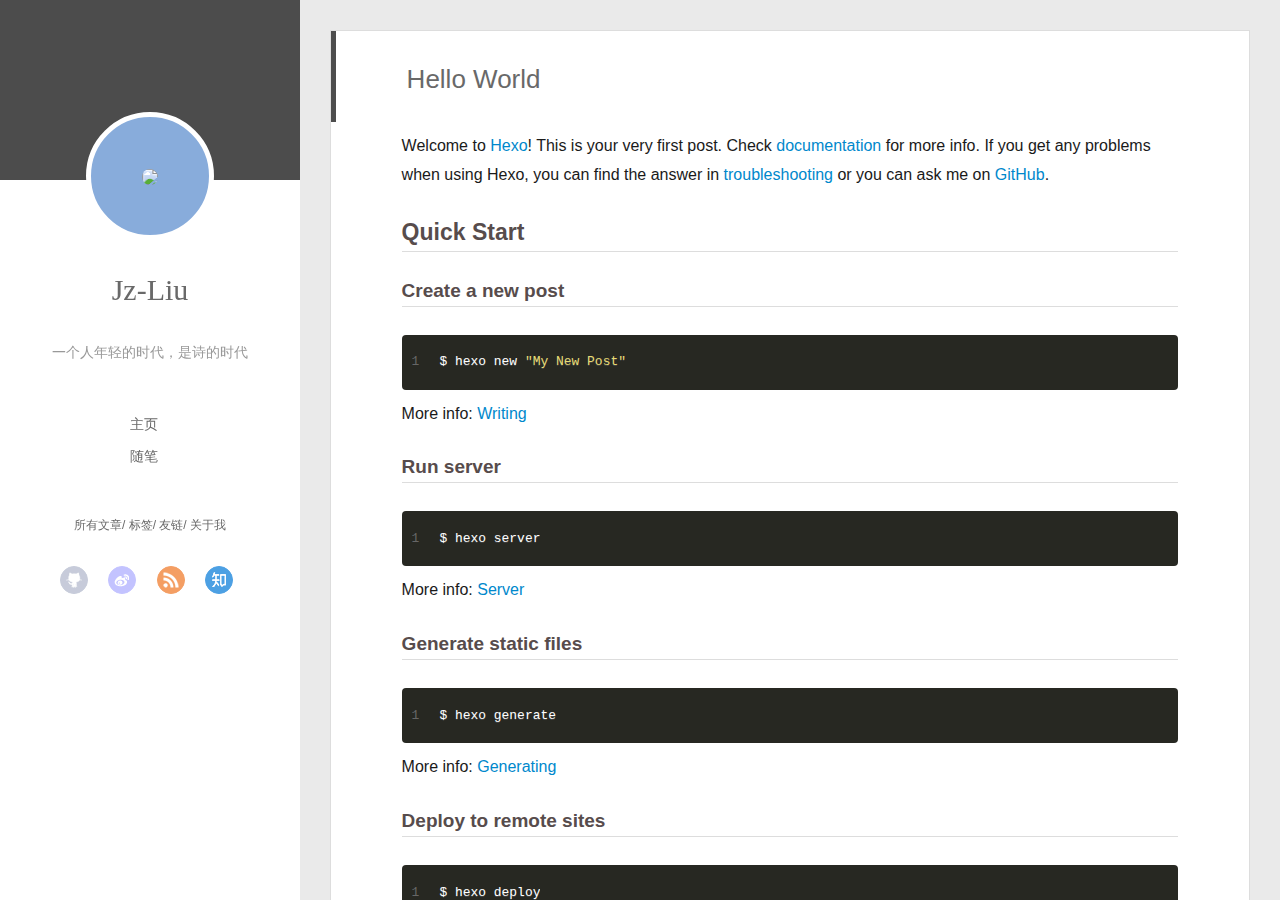
==== commit 31aa0e4e: "Site updated: 2016-11-25 19:49:57" ====
--- a/index.html
+++ b/index.html
@@ -1,653 +1,368 @@
 <!DOCTYPE html>
 <html>
-    <head>
-    <!-- Title -->
-    
-    <title>
-        Liu
-    </title>
-    
-    <!-- Favicons -->
-    <link rel="icon shortcut" type="image/ico" href="/img/favicon.png">
-    <link rel="icon" sizes="192x192" href="/img/favicon.png">
-    <link rel="apple-touch-icon" href="/img/favicon.png">
-    
-    <!-- Meta & INfo -->
-    <meta charset="utf-8">
-    <meta http-equiv="X-UA-Compatible">
-    <meta name="viewport" content="width=device-width, initial-scale=1">
-    <meta name="theme-color" content="#039BE5">
-    <meta name="author" content="Jz-Liu">
-    <meta name="description" content="前端路上的小白">
-    <meta name="keywords" content="null">
-    
-    <!--iOS -->
-    <meta name="viewport" content="width=device-width, initial-scale=1, user-scalable=no">
-    <meta name="apple-mobile-web-app-title" content="Title">
-    <meta name="apple-mobile-web-app-capable" content="yes">
-    <meta name="apple-mobile-web-app-status-bar-style" content="black">
-    <meta name="HandheldFriendly" content="True">
-    <meta name="MobileOptimized" content="480">
-    
-    <!-- Add to homescreen for Chrome on Android -->
-    <meta name="mobile-web-app-capable" content="yes">
-    
-    <!-- Add to homescreen for Safari on iOS -->
-    <meta name="apple-mobile-web-app-capable" content="yes">
-    <meta name="apple-mobile-web-app-status-bar-style" content="black">
-    <meta name="apple-mobile-web-app-title" content="Liu">
-    
-    <!-- The Open Graph protocol -->
-    <meta property="og:url" content="http://yoursite.com">
-    <meta property="og:type" content="blog">
-    <meta property="og:title" content="Liu">
-    <meta property="og:description" content="前端路上的小白">
-    
-     <!--[if lte IE 9]>
-        <link rel="stylesheet" href="/css/ie-blocker.css">
+<head>
+  <meta charset="utf-8">
+  
+  <meta name="renderer" content="webkit">
+  <meta http-equiv="X-UA-Compatible" content="IE=edge" >
+  <link rel="dns-prefetch" href="http://yoursite.com">
+  <title>Liu</title>
+  <meta name="viewport" content="width=device-width, initial-scale=1, maximum-scale=1">
+  <meta name="description" content="前端路上的小白">
+<meta property="og:type" content="website">
+<meta property="og:title" content="Liu">
+<meta property="og:url" content="http://yoursite.com/index.html">
+<meta property="og:site_name" content="Liu">
+<meta property="og:description" content="前端路上的小白">
+<meta name="twitter:card" content="summary">
+<meta name="twitter:title" content="Liu">
+<meta name="twitter:description" content="前端路上的小白">
+  
+    <link rel="alternative" href="/atom.xml" title="Liu" type="application/atom+xml">
+  
+  
+    <link rel="icon" href="/favicon.png">
+  
+  <link rel="stylesheet" href="/main.css">
+  
+
+</head>
+
+<body>
+  <div id="container">
+    <div class="left-col">
+      <div class="overlay"></div>
+<div class="intrude-less">
+	<header id="header" class="inner">
+		<a href="/" class="profilepic">
+			
+			<img src="null" class="js-avatar">
+			
+		</a>
+
+		<hgroup>
+		  <h1 class="header-author"><a href="/">Jz-Liu</a></h1>
+		</hgroup>
+
+		
+		<p class="header-subtitle">一个人年轻的时代，是诗的时代</p>
+		
+
+		<nav class="header-menu">
+			<ul>
+			
+				<li><a href="/">主页</a></li>
+	        
+				<li><a href="/tags/随笔">随笔</a></li>
+	        
+			</ul>
+		</nav>
+		<nav class="header-smart-menu">
+	        
+    		
+    			
+    			<a class="js-smart-menu" data-idx="0" href="javascript:void(0)">所有文章</a>
+    			
+    			
+            
+    			
+    			<a class="js-smart-menu" data-idx="1" href="javascript:void(0)">标签</a>
+    			
+    			
+            
+    			
+    			<a class="js-smart-menu" data-idx="2" href="javascript:void(0)">友链</a>
+    			
+    			
+            
+    			
+    			<a class="js-smart-menu" data-idx="3" href="javascript:void(0)">关于我</a>
+    			
+    			
+            
+		</nav>
+		<nav class="header-nav">
+			<div class="social">
+				
+					<a class="github" target="_blank" href="#" title="github">github</a>
+		        
+					<a class="weibo" target="_blank" href="#" title="weibo">weibo</a>
+		        
+					<a class="rss" target="_blank" href="#" title="rss">rss</a>
+		        
+					<a class="zhihu" target="_blank" href="#" title="zhihu">zhihu</a>
+		        
+			</div>
+		</nav>
+	</header>		
+</div>
+
+    </div>
+    <div class="mid-col">
+      <nav id="mobile-nav">
+  	<div class="overlay">
+  		<div class="slider-trigger"><i class="icon-list"></i></div>
+  		<h1 class="header-author js-mobile-header hide">Jz-Liu</h1>
+  	</div>
+	<div class="intrude-less">
+		<header id="header" class="inner">
+			<div class="profilepic">
+				
+					<img src="null" class="js-avatar">
+				
+			</div>
+			<hgroup>
+			  <h1 class="header-author">Jz-Liu</h1>
+			</hgroup>
+			
+			<p class="header-subtitle">一个人年轻的时代，是诗的时代</p>
+			
+			<nav class="header-menu">
+				<ul>
+				
+					<li><a href="/">主页</a></li>
+		        
+					<li><a href="/tags/随笔">随笔</a></li>
+		        
+				</ul>
+			</nav>
+			<nav class="header-nav">
+				<div class="social">
+					
+						<a class="github" target="_blank" href="#" title="github">github</a>
+			        
+						<a class="weibo" target="_blank" href="#" title="weibo">weibo</a>
+			        
+						<a class="rss" target="_blank" href="#" title="rss">rss</a>
+			        
+						<a class="zhihu" target="_blank" href="#" title="zhihu">zhihu</a>
+			        
+				</div>
+			</nav>
+		</header>				
+	</div>
+</nav>
+
+      <div class="body-wrap">
         
+  
+    <article id="post-hello-world" class="article article-type-post" itemscope itemprop="blogPost">
+  <div class="article-inner">
+    
+      <input type="hidden" class="isFancy" />
+    
+    
+      <header class="article-header">
         
-            <script src="/js/ie-blocker.en.js"></script>
-        
-    <![endif]-->
-    
-    <!-- Import CSS -->
-    <link rel="stylesheet" href="/css/material.min.css">
-    <link rel="stylesheet" href="/css/style.min.css">
-    <!-- Config CSS -->
-
-<!-- Theme Background -->
-
-    <style>
-        body{
-            background-color: #F5F5F5
-        }
-		
-        #scheme-Paradox .material-layout .something-else .mdl-card__supporting-text{
-            background-color: #fff;
-        }
-		
-        #scheme-Paradox .MD-burger-layer {
-            background-color: #666;
-        }
-		
-        #scheme-Paradox .material-back{
-            color: #666;
-        }
-		
-        .material-layout .material-post>.material-nav,
-		.material-layout .material-index>.material-nav,
-        .material-nav a,
-        #scheme-Paradox .material-post_container .material-back{
-            color: #666;
-        }
-    </style>
-
-
-
-
-<!-- Fade Effect -->
-
-    <style>
-        .fade {
-            transition: all 800ms linear;
-            -webkit-transform: translate3d(0,0,0);
-            -moz-transform: translate3d(0,0,0);
-            -ms-transform: translate3d(0,0,0);
-            -o-transform: translate3d(0,0,0);
-            transform: translate3d(0,0,0);
-            opacity: 1;
-        }
-
-        .fade.out{
-            opacity: 0;
-        }
-    </style>
-
-
-<!-- Other Styles -->
-<style>
-	body, html{
-		font-family: Roboto, "Helvetica Neue", Helvetica, "PingFang SC", "Hiragino Sans GB", "Microsoft YaHei", "微软雅黑", Arial, sans-serif;
+  
+    <h1 itemprop="name">
+      <a class="article-title" href="/2016/11/12/hello-world/">Hello World</a>
+    </h1>
+  
+
+      </header>
+    
+    <div class="article-entry" itemprop="articleBody">
+      
+        <p>Welcome to <a href="https://hexo.io/" target="_blank" rel="external">Hexo</a>! This is your very first post. Check <a href="https://hexo.io/docs/" target="_blank" rel="external">documentation</a> for more info. If you get any problems when using Hexo, you can find the answer in <a href="https://hexo.io/docs/troubleshooting.html" target="_blank" rel="external">troubleshooting</a> or you can ask me on <a href="https://github.com/hexojs/hexo/issues" target="_blank" rel="external">GitHub</a>.</p>
+<h2 id="Quick-Start"><a href="#Quick-Start" class="headerlink" title="Quick Start"></a>Quick Start</h2><h3 id="Create-a-new-post"><a href="#Create-a-new-post" class="headerlink" title="Create a new post"></a>Create a new post</h3><figure class="highlight bash"><table><tr><td class="gutter"><pre><div class="line">1</div></pre></td><td class="code"><pre><div class="line">$ hexo new <span class="string">"My New Post"</span></div></pre></td></tr></table></figure>
+<p>More info: <a href="https://hexo.io/docs/writing.html" target="_blank" rel="external">Writing</a></p>
+<h3 id="Run-server"><a href="#Run-server" class="headerlink" title="Run server"></a>Run server</h3><figure class="highlight bash"><table><tr><td class="gutter"><pre><div class="line">1</div></pre></td><td class="code"><pre><div class="line">$ hexo server</div></pre></td></tr></table></figure>
+<p>More info: <a href="https://hexo.io/docs/server.html" target="_blank" rel="external">Server</a></p>
+<h3 id="Generate-static-files"><a href="#Generate-static-files" class="headerlink" title="Generate static files"></a>Generate static files</h3><figure class="highlight bash"><table><tr><td class="gutter"><pre><div class="line">1</div></pre></td><td class="code"><pre><div class="line">$ hexo generate</div></pre></td></tr></table></figure>
+<p>More info: <a href="https://hexo.io/docs/generating.html" target="_blank" rel="external">Generating</a></p>
+<h3 id="Deploy-to-remote-sites"><a href="#Deploy-to-remote-sites" class="headerlink" title="Deploy to remote sites"></a>Deploy to remote sites</h3><figure class="highlight bash"><table><tr><td class="gutter"><pre><div class="line">1</div></pre></td><td class="code"><pre><div class="line">$ hexo deploy</div></pre></td></tr></table></figure>
+<p>More info: <a href="https://hexo.io/docs/deployment.html" target="_blank" rel="external">Deployment</a></p>
+
+      
+    </div>
+    <div class="article-info article-info-index">
+      
+      <a href="/2016/11/12/hello-world/" class="archive-article-date">
+  	<time datetime="2016-11-12T03:28:35.452Z" itemprop="datePublished"><i class="icon-clock"></i>2016-11-12</time>
+</a>
+      
+      
+
+      <div class="clearfix"></div>
+    </div>
+  </div>
+</article>
+
+
+
+
+
+
+
+
+
+
+  
+  
+
+
+      </div>
+      <footer id="footer">
+  <div class="outer">
+    <div id="footer-info">
+    	<div class="footer-left">
+    		&copy; 2016 Jz-Liu
+    	</div>
+      	<div class="footer-right">
+      		<a href="http://hexo.io/" target="_blank">Hexo</a>  Theme <a href="https://github.com/litten/hexo-theme-yilia" target="_blank">Yilia</a> by Litten
+      	</div>
+    </div>
+  </div>
+</footer>
+    </div>
+    <script>
+	var yiliaConfig = {
+		fancybox: true,
+		mathjax: false,
+		animate: true,
+		isHome: true,
+		isPost: false,
+		isArchive: false,
+		isTag: false,
+		isCategory: false,
+		open_in_new: false,
+		root: "/",
+		innerArchive: true
 	}
-	
-    a{
-        color: #039BE5
-    }
-    
-    .mdl-card__media,
-    #search-label,
-    #search-form-label:after,
-    #scheme-Paradox .hot_tags-count,
-    #scheme-Paradox .sidebar_archives-count,
-    #scheme-Paradox .sidebar-colored .sidebar-header,
-    #scheme-Paradox .sidebar-colored .sidebar-badge{
-        background-color: #039BE5 !important
-    }
-    
-	/* Sidebar User Drop Down Menu Text Color */
-	#scheme-Paradox .sidebar-colored .sidebar-nav>.dropdown>.dropdown-menu>li>a:hover,
-    #scheme-Paradox .sidebar-colored .sidebar-nav>.dropdown>.dropdown-menu>li>a:focus{
-        color: #039BE5 !important
-    }
-    
-    #post_entry-right-info,
-    .sidebar-colored .sidebar-nav li:hover > a,
-    .sidebar-colored .sidebar-nav li:hover > a i,
-    .sidebar-colored .sidebar-nav li > a:hover,
-    .sidebar-colored .sidebar-nav li > a:hover i,
-    .sidebar-colored .sidebar-nav li > a:focus i,
-    .sidebar-colored .sidebar-nav > .open > a,
-    .sidebar-colored .sidebar-nav > .open > a:hover,
-    .sidebar-colored .sidebar-nav > .open > a:focus,
-    #ds-reset #ds-ctx .ds-ctx-entry .ds-ctx-head a{
-        color: #039BE5 !important
-    }
-    
-    .toTop{
-        background: #00BCD4 !important
-    }
-</style>
-	<script src="/js/jquery.min.js"></script>
-	
-	<!-- UC Browser Compatible-->
-	<script>
-		var agent = navigator.userAgent.toLowerCase();
-		if(agent.indexOf('ucbrowser')>0) {
-			document.write('<link rel="stylesheet" href="/css/uc.css">');
-		   alert('由于 UC 浏览器使用极旧的内核，而本网站使用了一些新的特性。\n为了您能更好的浏览，推荐使用 Chrome 或 Firefox 浏览器。');
-		}
-	</script>
-    
-    <!-- Custom Head -->
-    
-</head>
-	
-	
-
-    <body id="scheme-Paradox">
-
-		
-        <div class="material-layout  mdl-js-layout has-drawer is-upgraded">
-				
-			
-			
-            <!-- Main Container -->
-            <main class="material-layout__content" id="main">
-				
-                <!-- Top Anchor -->
-                <div id="top"></div>
-				
-				
-                <!-- Hamburger Button -->
-                <button class="MD-burger-icon sidebar-toggle">
-                    <span class="MD-burger-layer"></span>
-                </button>
-				
-				
-                <!-- Index Module -->
-<div class="material-index mdl-grid">
-	
-		<!-- Paradox Header -->
-		<!-- Daily pic -->
-<div class="mdl-card daily-pic mdl-cell mdl-cell--8-col index-top-block">
-    
-    <!-- Pic & Slogan -->
-    <div class="mdl-card__media mdl-color-text--grey-50" style="background-image:url(/img/daily_pic.png)">
-        <p class="index-top-block-slogan"><a href="#">Hi, nice to meet you</a></p>
-    </div>
-
-    <!-- Avatar & Name -->
-    <div class="mdl-card__supporting-text meta mdl-color-text--grey-600">
-        <!-- Author Avatar -->
-        <div id="author-avatar">
-            <img src="/img/avatar.png" width="32px" height="32px" alt="avatar">
+</script>
+
+<script src="/./main.js"></script>
+
+
+    
+<div class="tools-col">
+  <ul class="btn-wrap">
+    
+      <li class="chose" data-hook="tools-section-all"><span class="text">全部</span><i class="icon-book"></i></li>
+    
+    
+      <li data-hook="tools-section-tag"><span class="text">标签</span><i class="icon-price-tags"></i></li>
+    
+    
+      <li data-hook="tools-section-friends"><span class="text">友链</span><i class="icon-link"></i></li>
+    
+    
+      <li data-hook="tools-section-me"><span class="text">我</span><i class="icon-smile"></i></li>
+    
+  </ul>
+  <div class="tools-wrap">
+    
+    	<section class="tools-section tools-section-all chose">
+    	</section>
+    
+
+    
+    	<section class="tools-section tools-section-tag">
+    			<div class="widget tagcloud" id="js-tagcloud">
+    				
+    			</div>
+    	</section>
+    
+
+    
+    	<section class="tools-section tools-section-friends">
+  		
+  			<div class="friends-wrap" id="js-friends">
+  			
+  	          <a target="_blank" class="main-nav-link switch-friends-link" href="http://localhost:4000/">友情链接1</a>
+  	        
+  	          <a target="_blank" class="main-nav-link switch-friends-link" href="http://localhost:4000/">友情链接2</a>
+  	        
+  	          <a target="_blank" class="main-nav-link switch-friends-link" href="http://localhost:4000/">友情链接3</a>
+  	        
+  	          <a target="_blank" class="main-nav-link switch-friends-link" href="http://localhost:4000/">友情链接4</a>
+  	        
+  	          <a target="_blank" class="main-nav-link switch-friends-link" href="http://localhost:4000/">友情链接5</a>
+  	        
+  	          <a target="_blank" class="main-nav-link switch-friends-link" href="http://localhost:4000/">友情链接6</a>
+  	        
+  	        </div>
+  		
+    	</section>
+    
+
+    
+    	<section class="tools-section tools-section-me">
+  	  	
+  	  		<div class="aboutme-wrap" id="js-aboutme">很惭愧&lt;br&gt;&lt;br&gt;只做了一点微小的工作&lt;br&gt;谢谢大家</div>
+  	  	
+    	</section>
+    
+  </div>
+  
+</div>
+    <!-- Root element of PhotoSwipe. Must have class pswp. -->
+<div class="pswp" tabindex="-1" role="dialog" aria-hidden="true">
+
+    <!-- Background of PhotoSwipe. 
+         It's a separate element as animating opacity is faster than rgba(). -->
+    <div class="pswp__bg"></div>
+
+    <!-- Slides wrapper with overflow:hidden. -->
+    <div class="pswp__scroll-wrap">
+
+        <!-- Container that holds slides. 
+            PhotoSwipe keeps only 3 of them in the DOM to save memory.
+            Don't modify these 3 pswp__item elements, data is added later on. -->
+        <div class="pswp__container">
+            <div class="pswp__item"></div>
+            <div class="pswp__item"></div>
+            <div class="pswp__item"></div>
         </div>
-        <div>
-            <strong>Jz-Liu</strong>
+
+        <!-- Default (PhotoSwipeUI_Default) interface on top of sliding area. Can be changed. -->
+        <div class="pswp__ui pswp__ui--hidden">
+
+            <div class="pswp__top-bar">
+
+                <!--  Controls are self-explanatory. Order can be changed. -->
+
+                <div class="pswp__counter"></div>
+
+                <button class="pswp__button pswp__button--close" title="Close (Esc)"></button>
+
+                <button class="pswp__button pswp__button--share" style="display:none" title="Share"></button>
+
+                <button class="pswp__button pswp__button--fs" title="Toggle fullscreen"></button>
+
+                <button class="pswp__button pswp__button--zoom" title="Zoom in/out"></button>
+
+                <!-- Preloader demo http://codepen.io/dimsemenov/pen/yyBWoR -->
+                <!-- element will get class pswp__preloader--active when preloader is running -->
+                <div class="pswp__preloader">
+                    <div class="pswp__preloader__icn">
+                      <div class="pswp__preloader__cut">
+                        <div class="pswp__preloader__donut"></div>
+                      </div>
+                    </div>
+                </div>
+            </div>
+
+            <div class="pswp__share-modal pswp__share-modal--hidden pswp__single-tap">
+                <div class="pswp__share-tooltip"></div> 
+            </div>
+
+            <button class="pswp__button pswp__button--arrow--left" title="Previous (arrow left)">
+            </button>
+
+            <button class="pswp__button pswp__button--arrow--right" title="Next (arrow right)">
+            </button>
+
+            <div class="pswp__caption">
+                <div class="pswp__caption__center"></div>
+            </div>
+
         </div>
-    </div>
+
+    </div>
+
 </div>
-
-		<!-- Blog info -->
-<div class="mdl-card something-else mdl-cell mdl-cell--8-col mdl-cell--4-col-desktop index-top-block">
-	
-    <!-- Search -->
-	
-	<!-- Google -->
-	<div class="mdl-textfield mdl-js-textfield mdl-textfield--expandable" method="post" action="">
-		<label id="search-label" class="mdl-button mdl-js-ripple-effect mdl-js-button mdl-button--fab mdl-color--accent mdl-shadow--4dp" for="search">
-			<i class="material-icons mdl-color-text--white" role="presentation">search</i>
-		</label>
-
-		<form id="search-form" method="get" action="//google.com/search" accept-charset="UTF-8" class="mdl-textfield__expandable-holder" target="_blank">
-			<input class="mdl-textfield__input search-input" type="search" name="q" id="search" placeholder="">
-			<label id="search-form-label" class="mdl-textfield__label" for="search"></label>
-			
-			<input type="hidden" name="sitesearch" value="http://yoursite.com">
-		</form>
-	</div>
-
-
-
-
-
-
-    <!-- LOGO -->
-    <div class="something-else-logo mdl-color--white mdl-color-text--grey-600">
-        <a href="null">
-            <img src="/img/logo.png" alt="logo" />
-        </a>
-    </div>
-
-    <!-- Infomation -->
-    <div class="mdl-card__supporting-text meta meta--fill mdl-color-text--grey-600">
-        <!-- Blog Title -->
-        <div>
-            <strong>Liu</strong>
-        </div>
-        <div class="section-spacer"></div>
-        
-        <!-- Pages -->
-        <button id="show-pages-button" class="mdl-button mdl-js-button mdl-js-ripple-effect mdl-button--icon">
-            <i class="material-icons" role="presentation">view_carousel</i>
-            <span class="visuallyhidden">Pages</span>
-        </button>
-        <ul class="mdl-menu mdl-js-menu mdl-menu--bottom-right" for="show-pages-button">
-            
-        </ul>
-        
-        <!-- Menu -->
-        <button id="menubtn" class="mdl-button mdl-js-button mdl-js-ripple-effect mdl-button--icon">
-            <i class="material-icons" role="presentation">more_vert</i>
-            <span class="visuallyhidden">show menu</span>
-        </button>
-        <ul class="mdl-menu mdl-js-menu mdl-menu--bottom-right" for="menubtn">
-            
-            <a class="index_share-link" href="null">
-                <li class="mdl-menu__item mdl-js-ripple-effect">
-                    مقالات RSS
-                </li>
-            </a>
-            <a class="index_share-link" href="https://twitter.com/intent/tweet?text=Liu&url=http://yoursite.com/&via=Jz-Liu" target="_blank">
-                <li class="mdl-menu__item mdl-js-ripple-effect">
-                    شارك على Twitter
-                </li>
-            </a>
-            <a class="index_share-link" href="https://plus.google.com/share?url=http://yoursite.com/" target="_blank">
-                <li class="mdl-menu__item mdl-js-ripple-effect">
-                    شارك على Google+
-                </li>
-            </a>
-            <a class="index_share-link" href="http://service.weibo.com/share/share.php?appkey=&title=Liu&url=http://yoursite.com/&pic=&searchPic=false&style=simple" target="_blank">
-                <li class="mdl-menu__item mdl-js-ripple-effect">
-                    شارك على Weibo
-                </li>
-            </a>
-        </ul>
-    </div>
-</div>
-
-	
-    
-    
-		
-			<!-- Paradox Thumbnail -->
-        	<div class="post_entry-module mdl-card mdl-cell mdl-cell--12-col fade out">
-    
-    <!-- Post Thumbnail -->
-	
-		
-			<!-- Random Thumbnail -->
-			<div class="post_thumbnail-random mdl-card__media mdl-color-text--grey-50">
-		
-	
-				
-		<!-- Post Title -->
-		<p class="article-headline-p"><a href="/2016/11/12/hello-world/">Hello World</a></p>
-	</div>
-
-    <!-- Post Excerpt -->
-    <div class="mdl-color-text--grey-600 mdl-card__supporting-text post_entry-content">
-        
-          Welcome to Hexo
-        
-        &nbsp;&nbsp;&nbsp;
-        <span>
-            <a href="/2016/11/12/hello-world/" target="_self">واصل القراءة</a>
-        </span>
-    </div>
-    <!-- Post_entry Info-->
-    <div id="post_entry-info">
-        <div id="post_entry-left-info" class="mdl-card__supporting-text meta mdl-color-text--grey-600 ">
-            <!-- Author Avatar -->
-            <div id="author-avatar">
-                <img src="/img/avatar.png" width="44px" height="44px" alt="Jz-Liu's avatar">
-            </div>
-            <div>
-                <strong>Jz-Liu</strong>
-                <span>Nov 12, 2016</span>
-            </div>
-        </div>
-        <div id="post_entry-right-info">
-            <!-- Category -->
-            <span class="post_entry-category">
-                
-            </span>
-            
-            
-            
-            <!-- Post Views -->
-            <span class="post_entry-views">
-                
-            </span>
-        </div>
-    </div>
-            
-</div>
-
-		
-		
-    
-    
-	
-		<script>
-    
-    var randomNum;
-    
-    var locatePost = $(".something-else").next();
-    for(var i=0; i < 10; i++){
-        
-        randomNum = Math.floor(Math.random() * 5 + 1);
-        
-        locatePost.children(".post_thumbnail-random").attr('id', 'random_thumbnail-'+randomNum);
-        locatePost.children(".post_thumbnail-random").css('background-image', 'url(' + '/img/random/' + randomNum + '.png' + ')')
-        
-        locatePost = locatePost.next();
-    }
-    
-</script>
-
-	
-
-</div>
-
-				
-				
-					<!-- Overlay For Active Sidebar -->
-<div class="sidebar-overlay "></div>
-
-<!-- Material sidebar -->
-<aside id="sidebar" class="sidebar sidebar-colored  sidebar-fixed-left" role="navigation">
-	<div id="sidebar-main">
-	    <!-- Sidebar Header -->
-		<div class="sidebar-header header-cover" style="background-image: url(/img/sidebar_header.png);">
-    <!-- Top bar -->
-    <div class="top-bar"></div>
-
-    <!-- Sidebar toggle button -->
-    <button type="button" class="sidebar-toggle mdl-button mdl-js-button mdl-js-ripple-effect mdl-button--icon" style="display: initial;" data-upgraded=",MaterialButton,MaterialRipple">
-    <i class="material-icons">clear_all</i>
-    <span class="mdl-button__ripple-container"><span class="mdl-ripple"></span></span></button>
-
-    <!-- Sidebar Avatar -->
-    <div class="sidebar-image">
-        <img src="/img/avatar.png" alt="Jz-Liu's avatar">
-    </div>
-
-    <!-- Sidebar Email -->
-    <a data-toggle="dropdown" class="sidebar-brand" href="#settings-dropdown">
-        youremail@email.com
-        <b class="caret"></b>
-    </a>
-</div>
-
-		<!-- Sidebar Navigation  -->
-		<ul class="nav sidebar-nav">
-    <!-- User dropdown  -->
-    <li class="dropdown">
-        <ul id="settings-dropdown" class="dropdown-menu">
-			
-                <li>
-                    <a href="#" target="_blank" title="Email Me">
-						<i class="material-icons sidebar-material-icons sidebar-indent-left1pc-element">email</i>
-                        Email Me
-                    </a>
-                </li>
-            
-        </ul>
-    </li>
-
-    <!-- Homepage -->
-    <li id="sidebar-first-li">
-        <a href="/" target="_self">
-            <i class="material-icons sidebar-material-icons">home</i>
-             الرئيسية
-        </a>
-    </li>
-
-    <!-- I'm Feeling Lucky -->
-<!--
-    <li class="dropdown">
-        <a href="" target="_self">
-            <i class="material-icons sidebar-material-icons">explore</i>
-             sidebar.imlucky
-        </a>
-    </li>
--->
-
-	
-    <!-- Archives  -->
-    <li class="dropdown">
-        <a href="#" class="ripple-effect dropdown-toggle" data-toggle="dropdown">
-            <i class="material-icons sidebar-material-icons">inbox</i>
-             أرشيف
-            <b class="caret"></b>
-        </a>
-        <ul class="dropdown-menu">
-            <li>
-            <a class="sidebar_archives-link" href="/archives/2016/11/">November 2016<span class="sidebar_archives-count">1</span></a>
-        </ul>
-    </li>
-
-    <!-- Divider -->
-    <li class="divider"></li>
-
-
-    <!-- Pages  -->
-	
-
-    <!-- Article Numebr  -->
-    <li>
-        <a href="#">
-             رقم المقالة
-             <span class="sidebar-badge">1</span>
-        </a>
-    </li>
-</ul>
-
-		<!-- Sidebar Divider -->
-		<div class="sidebar-divider"></div>
-
-		<!-- Sidebar Footer -->
-		<!-- 
-I'm glad you use this theme, the development is no so easy, I hope you can keep the copyright, I will thank you so much.
-If you still want to delete the copyrights, could you still retain the first one? Which namely "Theme Material"
-It will not impact the appearance and can give developers a lot of support :)
-
-很高兴您使用并喜欢该主题，开发不易 十分谢谢与希望您可以保留一下版权声明。
-如果您仍然想删除的话 能否只保留第一项呢？即 "Theme Material"
-它不会影响美观并可以给开发者很大的支持。 :) 
--->
-
-<!-- Theme Material -->
-<a href="https://github.com/viosey/hexo-theme-material"  class="sidebar-footer-text-a" target="_blank">
-	<div class="sidebar-text mdl-button mdl-js-button mdl-js-ripple-effect sidebar-footer-text-div" data-upgraded=",MaterialButton,MaterialRipple">
-		سمة - Material
-		<span class="sidebar-badge badge-circle">i</span>
-	</div>
-</a>
-
-<!-- Help & Support -->
-<!--
-<a href="mailto:hiviosey@gmail.com" class="sidebar-footer-text-a">
-    <div class="sidebar-text mdl-button mdl-js-button mdl-js-ripple-effect sidebar-footer-text-div" data-upgraded=",MaterialButton,MaterialRipple">
-		sidebar.help
-		<span class="mdl-button__ripple-container">
-			<span class="mdl-ripple"></span>
-		</span>
-	</div>
-</a>
--->
-
-<!-- Feedback -->
-<!--
-<a href="https://github.com/viosey/hexo-theme-material/issues" target="_blank" class="sidebar-footer-text-a">
-    <div class="sidebar-text mdl-button mdl-js-button mdl-js-ripple-effect sidebar-footer-text-div" data-upgraded=",MaterialButton,MaterialRipple">
-         sidebar.feedback
-                    <span class="mdl-button__ripple-container"><span class="mdl-ripple"></span></span></div>
-</a>
--->
-
-<!-- Abount Theme -->
-<!--
-<a href="https://blog.viosey.com/index.php/Material.html" target="_blank" class="sidebar-footer-text-a">
-    <div class="sidebar-text mdl-button mdl-js-button mdl-js-ripple-effect sidebar-footer-text-div" data-upgraded=",MaterialButton,MaterialRipple">
-         sidebar.about_theme
-        <span class="mdl-button__ripple-container"><span class="mdl-ripple"></span></span></div>
-</a>-->
-
-	</div>
-    
-    <!-- Sidebar Sponsor -->
-    
-
-
-</aside>
-
-				
-				
-				
-					<!-- Footer Top Button -->
-					<div class="toTop-wrap">
-    <a href="#top" class="toTop">
-        <i class="material-icons footer_top-i">expand_less</i>
-    </a>
-</div>
-				
-				
-				<!--Footer-->
-<footer class="mdl-mini-footer" id="bottom">
-	
-	
-		<!-- Paradox Footer Left Section -->
-		<div class="mdl-mini-footer--left-section sns-list">
-    <!-- Twitter -->
-    
-    <a href="https://twitter.com/twitter" target="view_window"><button class="mdl-mini-footer--social-btn social-btn" style="background-image: url(/img/footer/footer_ico-twitter.png);">
-        <span class="visuallyhidden">Twitter</span>
-    </button></a>
-    
-    
-    <!-- Facebook -->
-    
-    <a href="https://www.facebook.com/facebook" target="view_window"><button class="mdl-mini-footer--social-btn social-btn" style="background-image: url(/img/footer/footer_ico-facebook.png);">
-        <span class="visuallyhidden">Facebook</span>
-    </button></a>
-    
-    
-    <!-- Google + -->
-    
-    <a href="https://www.google.com/" target="view_window"><button class="mdl-mini-footer--social-btn social-btn" style="background-image: url(/img/footer/footer_ico-gplus.png);">
-        <span class="visuallyhidden">Google Plus</span>
-    </button></a>
-    
-    
-    <!-- Weibo -->
-    
-    
-    
-    <!-- Instagram -->
-    
-    
-    
-    <!-- Tumblr -->
-    
-    
-    
-    <!-- Github -->
-    
-    
-</div>
-
-
-		<!--Copyright-->
-		<div id="copyright">Copyright&nbsp;©&nbsp;<script type="text/javascript">var fd = new Date();document.write(fd.getFullYear());</script>&nbsp;Liu</div>
-
-		<!-- Paradox Footer Right Section -->
-
-		<!-- 
-		I'm glad you use this theme, the development is no so easy, I hope you can keep the copyright.
-		It will not impact the appearance and can give developers a lot of support :)
-
-		很高兴您使用该主题，开发不易，希望您可以保留一下版权声明。
-		它不会影响美观并可以给开发者很大的支持。 :) 
-		-->
-
-		<div class="mdl-mini-footer--right-section">
-			<div>
-				<div class="footer-develop-div">Powered by <a href="https://hexo.io" target="_blank" class="footer-develop-a">Hexo</a></div>
-				<div class="footer-develop-div">Theme - <a href="https://github.com/viosey/hexo-theme-material" target="_blank" class="footer-develop-a">Material</a></div>
-			</div>
-		</div>
-	
-    
-</footer>
-                
-				<!-- Import File -->
-<script src="/js/js.min.js"></script>
-<script src="/js/nprogress.js"></script>
-
-<script type="text/javascript">
-    NProgress.configure({
-        showSpinner: true
-    });
-    NProgress.start();
-    
-    $('#nprogress .bar').css({
-        'background': '#FF4081'
-    });
-    $('#nprogress .peg').css({
-        'box-shadow': '0 0 10px #FF4081, 0 0 15px #FF4081'
-    });
-    $('#nprogress .spinner-icon').css({
-        'border-top-color': '#FF4081',
-        'border-left-color': '#FF4081'
-    });
-    
-    setTimeout(function() {
-        NProgress.done();
-        $('.fade').removeClass('out');
-    }, 800);
-</script>
-
-
-
-
-
-
-
-
-
-
-
-
-
-
-            </main>
-        </div>
-		
-    </body>
-		
-	
-</html>
+  </div>
+</body>
+</html>--- a/main.css
+++ b/main.css
@@ -0,0 +1 @@
+.clearfix:after,.clearfix:before{content:"";display:table}.clearfix:after{clear:both}body.archive-inner .archive-article-inner h1{overflow:hidden;white-space:nowrap;text-overflow:ellipsis}.tools-col,body.archive-inner{box-shadow:inset 0 0 32px 9px #4d4d4d}.mid-col,.tools-col,.tools-col .btn-wrap,.tools-col .btn-wrap li,.tools-col .btn-wrap li .text{-webkit-transition:all .2s ease-in;transition:all .2s ease-in;-ms-transition:all .2s ease-in}.tools-col,body.archive-inner,body.archive-inner #container,body.archive-inner .mid-col{background:url([data-uri]) repeat #5d5d5d}html{-ms-text-size-adjust:100%;-webkit-text-size-adjust:100%;-webkit-tap-highlight-color:transparent;height:100%}body{margin:0;font-size:14px;font-family:Helvetica Neue,Helvetica,STHeiTi,Arial,sans-serif;line-height:1.5;color:#333;background-color:#fff;min-height:100%}article,aside,details,figcaption,figure,footer,header,hgroup,main,menu,nav,section,summary{display:block}audio,canvas,progress,video{display:inline-block}audio:not([controls]){display:none;height:0}progress{vertical-align:baseline}[hidden],template{display:none}a{background:transparent;text-decoration:none;color:#08c}a:active{outline:0}abbr[title]{border-bottom:1px dotted}b,strong{font-weight:700}dfn{font-style:italic}mark{background:#ff0;color:#000}small{font-size:80%}sub,sup{font-size:75%;line-height:0;position:relative;vertical-align:baseline}sup{top:-.5em}sub{bottom:-.25em}img{border:0;vertical-align:middle;max-width:100%}svg:not(:root){overflow:hidden}pre{overflow:auto;white-space:pre;white-space:pre-wrap;word-wrap:break-word}code,kbd,pre,samp{font-family:monospace,monospace;font-size:1em}button,input,optgroup,select,textarea{color:inherit;font:inherit;margin:0;vertical-align:middle}button,input,select{overflow:visible}button,select{text-transform:none}button,html input[type=button],input[type=reset],input[type=submit]{-webkit-appearance:button;cursor:pointer}[disabled]{cursor:default}button::-moz-focus-inner,input::-moz-focus-inner{border:0;padding:0}input{line-height:normal}input[type=checkbox],input[type=radio]{box-sizing:border-box;padding:0}input[type=number]::-webkit-inner-spin-button,input[type=number]::-webkit-outer-spin-button{height:auto}input[type=search]{-webkit-appearance:textfield;box-sizing:border-box}input[type=search]::-webkit-search-cancel-button,input[type=search]::-webkit-search-decoration{-webkit-appearance:none}fieldset{border:1px solid silver;margin:0 2px;padding:.35em .625em .75em}legend{border:0;padding:0}textarea{overflow:auto;resize:vertical;vertical-align:top}optgroup{font-weight:700}button,input,select,textarea{outline:0}input,textarea{-webkit-user-modify:read-write-plaintext-only}input::-ms-clear,input::-ms-reveal{display:none}input::-moz-placeholder,textarea::-moz-placeholder{color:#999}input:-ms-input-placeholder,textarea:-ms-input-placeholder{color:#999}input::-webkit-input-placeholder,textarea::-webkit-input-placeholder{color:#999}.placeholder{color:#999}table{border-collapse:collapse;border-spacing:0}td,th{padding:0}blockquote,figure,form,h1,h2,h3,h4,h5,h6,p{margin:0}dd,dl,li,ol,ul{margin:0;padding:0}ol,ul{list-style:none outside none}h1,h2,h3{line-height:2;font-weight:400}h1{font-size:18px}h2{font-size:16px}h3{font-size:14px}i{font-style:normal}*{box-sizing:border-box}@font-face{font-family:icomoon;src:url(/fonts/icomoon.eot);src:url(/fonts/icomoon.eot#iefix) format("embedded-opentype"),url(/fonts/icomoon.ttf) format("truetype"),url(/fonts/icomoon.woff) format("woff"),url(/fonts/icomoon.svg#icomoon) format("svg");font-weight:400;font-style:normal}[class*=" icon-"],[class^=icon-]{font-family:icomoon!important;speak:none;font-style:normal;font-weight:400;font-variant:normal;text-transform:none;line-height:1;-webkit-font-smoothing:antialiased;-moz-osx-font-smoothing:grayscale}.icon-home:before{content:"\E900"}.icon-newspaper:before{content:"\E904"}.icon-pencil:before{content:"\E905"}.icon-image:before{content:"\E90D"}.icon-camera:before{content:"\E90F"}.icon-headphones:before{content:"\E910"}.icon-film:before{content:"\E913"}.icon-pacman:before{content:"\E916"}.icon-book:before{content:"\E91F"}.icon-file-text:before{content:"\E922"}.icon-price-tags:before{content:"\E936"}.icon-clock:before{content:"\E94E"}.icon-alarm:before{content:"\E950"}.icon-display:before{content:"\E956"}.icon-mobile:before{content:"\E958"}.icon-undo2:before{content:"\E967"}.icon-bubble2:before{content:"\E96E"}.icon-user:before{content:"\E971"}.icon-quotes-left:before{content:"\E977"}.icon-hour-glass:before{content:"\E979"}.icon-enlarge:before{content:"\E989"}.icon-shrink:before{content:"\E98A"}.icon-bug:before{content:"\E999"}.icon-trophy:before{content:"\E99E"}.icon-leaf:before{content:"\E9A4"}.icon-rocket:before{content:"\E9A5"}.icon-fire:before{content:"\E9A9"}.icon-target:before{content:"\E9B3"}.icon-list:before{content:"\E9BA"}.icon-link:before{content:"\E9CB"}.icon-star-empty:before{content:"\E9D7"}.icon-heart:before{content:"\E9DA"}.icon-smile:before{content:"\E9E1"}.icon-grin:before{content:"\E9E9"}.icon-cool:before{content:"\E9EB"}.icon-angry:before{content:"\E9ED"}.icon-hipster:before{content:"\E9F9"}.icon-wondering:before{content:"\E9FB"}.icon-cancel-circle:before{content:"\EA0D"}.icon-cross:before{content:"\EA0F"}.icon-checkmark:before{content:"\EA10"}.icon-shuffle:before{content:"\EA30"}.icon-circle-right:before{content:"\EA42"}.icon-circle-left:before{content:"\EA44"}.icon-share2:before{content:"\EA82"}.icon-mail:before{content:"\EA83"}.icon-facebook2:before{content:"\EA91"}.icon-twitter:before{content:"\EA96"}.icon-sina-weibo:before{content:"\EA9A"}.icon-rss2:before{content:"\EA9C"}.icon-flickr2:before{content:"\EAA4"}.icon-dribbble:before{content:"\EAA7"}.icon-github:before{content:"\EAB0"}body,button,input,select,textarea{color:#1a1a1a;font-family:lucida grande,lucida sans unicode,lucida,helvetica,Hiragino Sans GB,Microsoft YaHei,WenQuanYi Micro Hei,sans-serif;font-size:16px;font-size:1rem;line-height:1.75}body{overflow-y:hidden}#container,body,html{height:100%;overflow-x:hidden;overflow-y:auto}#container{position:relative;min-height:100%}.body-wrap{margin-bottom:80px}.mid-col{position:absolute;right:0;min-height:100%;background:#eaeaea;left:300px;width:auto}.mid-col.show{-webkit-transform:translate3d(300px,0,0);transform:translate3d(300px,0,0);-ms-transform:translate3d(300px,0,0)}#mobile-nav{display:none}#mobile-nav .overlay{height:110px;position:absolute;width:100%;background:#4d4d4d}#mobile-nav .overlay.fixed{position:fixed;height:42px;z-index:99}#mobile-nav #header{padding:10px 0 0}#mobile-nav #header .profilepic{display:block;position:relative;z-index:100}#mobile-nav #header .header-menu{height:auto;margin:10px}#mobile-nav #header .header-menu ul{text-align:center;cursor:default}#mobile-nav #header .header-menu li{display:inline-block;margin:3px}.left-col{background:#fff;width:300px;position:fixed;opacity:1;-webkit-transition:all .2s ease-in;transition:all .2s ease-in;height:100%;z-index:999}.left-col .overlay{width:100%;height:180px;background-color:#000;position:absolute;opacity:.7}.left-col .intrude-less{width:76%;text-align:center;margin:112px auto 0}.left-col #header{width:100%;height:300px;position:relative;border-bottom:1px solid color-border}.left-col #header a{color:#696969}.left-col #header a:hover{color:#b0a0aa}.left-col #header .header-subtitle{text-align:center;color:#999;font-size:14px;line-height:25px;overflow:hidden;text-overflow:ellipsis;display:-webkit-box;-webkit-line-clamp:2;-webkit-box-orient:vertical}.left-col #header .header-menu{font-weight:300;line-height:31px;cursor:pointer;text-transform:uppercase;float:none;min-height:150px;margin-left:-12px;text-align:center;display:-webkit-box;-webkit-box-orient:horizontal;-webkit-box-pack:center;-webkit-box-align:center}.left-col #header .header-menu li{cursor:default}.left-col #header .header-menu li a{font-size:14px;min-width:300px}.left-col #header .header-smart-menu{font-size:12px;margin-bottom:20px}.left-col #header .header-smart-menu a:after{content:'/'}.left-col #header .header-smart-menu a:last-child:after{content:''}.left-col #header .profilepic{display:block;border:5px solid #fff;border-radius:300px;width:128px;height:128px;margin:0 auto;position:relative;overflow:hidden;background:#88acdb;-webkit-transition:all .2s ease-in;display:-webkit-box;-webkit-box-orient:horizontal;-webkit-box-pack:center;-webkit-box-align:center;text-align:center}.left-col #header .profilepic img{border-radius:300px;opacity:1;-webkit-transition:all .2s ease-in}.left-col #header .profilepic img.show{width:100%;height:100%;opacity:1}.left-col #header .header-author{text-align:center;margin:.67em 0;font-family:Roboto,serif;font-size:30px;-webkit-transition:.3s;transition:.3s}::-webkit-scrollbar{width:10px;height:10px}::-webkit-scrollbar-button{width:0;height:0}::-webkit-scrollbar-button:end:decrement,::-webkit-scrollbar-button:start:increment{display:none}::-webkit-scrollbar-corner{display:block}::-webkit-scrollbar-thumb{border-radius:8px;background-color:rgba(0,0,0,.2)}::-webkit-scrollbar-thumb:hover{border-radius:8px;background-color:rgba(0,0,0,.5)}::-webkit-scrollbar-thumb,::-webkit-scrollbar-track{border-right:1px solid transparent;border-left:1px solid transparent}::-webkit-scrollbar-track:hover{background-color:rgba(0,0,0,.15)}::-webkit-scrollbar-button:start{width:10px;height:10px;background:url([data-uri]) no-repeat 0 0}::-webkit-scrollbar-button:start:hover{background:url([data-uri]) no-repeat -15px 0}::-webkit-scrollbar-button:start:active{background:url([data-uri]) no-repeat -30px 0}::-webkit-scrollbar-button:end{width:10px;height:10px;background:url([data-uri]) no-repeat 0 -18px}::-webkit-scrollbar-button:end:hover{background:url([data-uri]) no-repeat -15px -18px}::-webkit-scrollbar-button:end:active{background:url([data-uri]) no-repeat -30px -18px}.article-entry .highlight,.article-entry pre{background:#272822;margin:10px 0;padding:10px;overflow:auto;color:#fff;font-size:.9em;line-height:22.400000000000002px}.article-entry .gist .gist-file .gist-data .line-numbers,.article-entry .highlight .gutter pre,.article-entry .highlight .gutter pre .line{color:#666}.article-entry code,.article-entry pre{font-family:Source Code Pro,Consolas,Monaco,Menlo,monospace}.article-entry code{background:#eee;padding:0 .3em;border:none}.article-entry pre code{background:none;text-shadow:none;padding:0;color:#fff}.article-entry .highlight{border-radius:4px}.article-entry .highlight pre{border:none;margin:0;padding:0}.article-entry .highlight table{margin:0;width:auto}.article-entry .highlight td{border:none;padding:0}.article-entry .highlight figcaption{color:highlight-comment;line-height:1em;margin-bottom:1em}.article-entry .highlight figcaption:after,.article-entry .highlight figcaption:before{content:"";display:table}.article-entry .highlight figcaption:after{clear:both}.article-entry .highlight figcaption a{float:right}.article-entry .highlight .gutter pre{text-align:right;padding-right:20px}.article-entry .highlight .gutter pre .line{text-shadow:none}.article-entry .highlight .line{color:#fff}.article-entry .gist{margin:0 -20px;border-style:solid;border-color:#ddd;border-width:1px 0;background:#272822;padding:15px 20px 15px 0}.article-entry .gist .gist-file{border:none;font-family:Source Code Pro,Consolas,Monaco,Menlo,monospace;margin:0}.article-entry .gist .gist-file .gist-data{background:none;border:none}.article-entry .gist .gist-file .gist-data .line-numbers{background:none;border:none;padding:0 20px 0 0}.article-entry .gist .gist-file .gist-data .line-data{padding:0!important}.article-entry .gist .gist-file .highlight{margin:0;padding:0;border:none}.article-entry .gist .gist-file .gist-meta{background:#272822;color:highlight-comment;font:.85em Helvetica Neue,Helvetica,Arial,sans-serif;text-shadow:0 0;padding:0;margin-top:1em;margin-left:20px}.article-entry .gist .gist-file .gist-meta a{color:#258fb8;font-weight:400}.article-entry .gist .gist-file .gist-meta a:hover{text-decoration:underline}pre .comment{color:#75715e}pre .class .params,pre .function .keyword,pre .keyword{color:#66d9ef}pre .css .value,pre .doctype,pre .function,pre .params,pre .tag{color:#fff}pre .at_rule,pre .at_rule .keyword,pre .css~* .tag,pre .preprocessor,pre .preprocessor .keyword,pre .title{color:#f92672}pre .attribute,pre .built_in,pre .class,pre .css~* .class,pre .function .title{color:#a6e22e}pre .string,pre .value{color:#e6db74}pre .number{color:#7163d7}pre .css~* .id,pre .id{color:#fd971f}#header .tagcloud a{color:#fff}.tagcloud a{display:inline-block;text-decoration:none;font-weight:400;font-size:10px;color:#fff;height:18px;line-height:18px;float:left;padding:0 5px 0 10px;position:relative;border-radius:0 5px 5px 0;margin:5px 9px 5px 8px;font-family:Menlo,Monaco,Andale Mono,lucida console,Courier New,monospace}.tagcloud a:hover{opacity:.8}.tagcloud a:before{content:" ";width:0;height:0;position:absolute;top:0;left:-18px;border:9px solid transparent}.tagcloud a:after{content:" ";width:4px;height:4px;background-color:#fff;border-radius:4px;box-shadow:0 0 0 1px rgba(0,0,0,.3);position:absolute;top:7px;left:2px}.tagcloud a.color1{background:#ff945c}.tagcloud a.color1:before{border-right-color:#ff945c}.tagcloud a.color2{background:#f5c7b7}.tagcloud a.color2:before{border-right-color:#f5c7b7}.tagcloud a.color3{background:#ba8f6c}.tagcloud a.color3:before{border-right-color:#ba8f6c}.tagcloud a.color4{background:#cfb7c4}.tagcloud a.color4:before{border-right-color:#cfb7c4}.tagcloud a.color5{background:#7b5d5f}.tagcloud a.color5:before{border-right-color:#7b5d5f}.article-tag,.article-tag-list .article-tag-list-item,.article-tag .article-tag-list{float:left}.article-tag .icon-price-tags{color:#999;float:left;margin-right:10px;margin-top:6px}.article-category{float:left}.article-category .icon-file-text{color:#999;float:left;margin-right:10px;margin-top:9px}.article-pop-out{float:left}.article-pop-out:before{color:#999;content:"\F08D";font:16px FontAwesome;float:left;margin-right:10px;margin-top:9px}.article-pop-out:after{content:"";margin-right:20px;margin-top:9px;float:left}.archive-article-date{float:left;color:#999;margin-right:20px}.archive-article-date .icon-clock{float:left;margin:5px}.glass{background-color:rgba(54,70,93,.9);z-index:998;-webkit-transition:opacity .15s;transition:opacity .15s;width:100%;height:100%;display:none}.glass,.tagcloud-ctn{left:0;opacity:1;bottom:0;position:fixed;right:0;top:0}.tagcloud-ctn{z-index:90120;background-size:100% 100%}.tagcloud-ctn .tagcloud-global{position:fixed;top:50%;left:50%;margin-top:-115px;margin-left:-315px;width:630px}.tagcloud-ctn .tagcloud-global a{width:80px;height:80px;border-radius:50%;background:#f2992e;color:#fff;display:block;float:left;line-height:80px;text-align:center}.tagcloud-ctn .tagcloud-global .tab-post-types .tab-post-type:nth-child(1) .post-type-icon{background:#f2992e}.tagcloud-ctn .tagcloud-global .tab-post-types .tab-post-type:nth-child(2) .post-type-icon{background:#56bc8a}.tagcloud-ctn .tagcloud-global .tab-post-types .tab-post-type:nth-child(3) .post-type-icon{background:#4aa8d8}.tagcloud-ctn .tagcloud-global .tab-post-types .tab-post-type:nth-child(4) .post-type-icon{background:#a77dc2}.tagcloud-ctn .tagcloud-global .tab-post-types .tab-post-type:nth-child(5) .post-type-icon{background:#dd765d}.header-nav{width:100%;position:absolute;-webkit-transition:-webkit-transform .3s ease-in;transition:-webkit-transform .3s ease-in;transition:transform .3s ease-in;transition:transform .3s ease-in,-webkit-transform .3s ease-in}.header-nav .social{margin-right:15px;margin-top:10px;text-align:center}.header-nav .social a{border-radius:50%;display:-moz-inline-stack;display:inline-block;vertical-align:middle;*vertical-align:auto;zoom:1;*display:inline;text-indent:-9999px;margin:0 8px 15px;opacity:.7;width:28px;height:28px;-webkit-transition:.3s;transition:.3s}.header-nav .social a:hover{opacity:1}.header-nav .social a:last-of-type{margin-right:0}.header-nav .social a.weibo{background:url([data-uri]) 50% no-repeat #aaf;border:1px solid #aaf}.header-nav .social a.weibo:hover{border:1px solid #aaf}.header-nav .social a.rss{background:url([data-uri]) 50% no-repeat #ef7522;border:1px solid #ef7522}.header-nav .social a.rss:hover{border:1px solid #cf5d0f}.header-nav .social a.github{background:url([data-uri]) 50% no-repeat #afb6ca;border:1px solid #afb6ca}.header-nav .social a.github:hover{border:1px solid #909ab6}.header-nav .social a.facebook{background:url([data-uri]) 50% no-repeat #3b5998;border:1px solid #3b5998}.header-nav .social a.facebook:hover{border:1px solid #2d4373}.header-nav .social a.google{background:url([data-uri]) 50% no-repeat #c83d20;border:1px solid #c83d20}.header-nav .social a.google:hover{border:1px solid #9c3019}.header-nav .social a.twitter{background:url([data-uri]) 50% no-repeat #55cff8;border:1px solid #55cff8}.header-nav .social a.twitter:hover{border:1px solid #24c1f6}.header-nav .social a.linkedin{background:url([data-uri]) 50% no-repeat #005a87;border:1px solid #005a87}.header-nav .social a.linkedin:hover{border:1px solid #006b98}.header-nav .social a.zhihu{background:url([data-uri]) 50% no-repeat #0078d8;border:1px solid #0078d8}.header-nav .social a.zhihu:hover{border:1px solid #0078d8}.header-nav .social a.douban{background:url([data-uri]) 50% no-repeat #06c611;border:1px solid #06c611}.header-nav .social a.douban:hover{border:1px solid #06c611}.header-nav .social a.mail{background:url([data-uri]) 50% no-repeat #005a87;border:1px solid #005a87}.header-nav .social a.mail:hover{border:1px solid #006b98}#page-nav{text-align:center;margin-top:30px}#page-nav .page-number{width:20px;height:25px;background:#4d4d4d;display:inline-block;color:#fff;line-height:25px;font-size:12px;margin:0 5px 30px;border-radius:2px}#page-nav .page-number:hover{background:#5e5e5e}#page-nav .current{background:#88acdb;cursor:default}#page-nav .current:hover{background:#88acdb}#page-nav .extend{color:#4d4d4d;margin:0 27px;opacity:1}#page-nav .extend:hover{color:#5e5e5e}#page-nav:hover .extend{opacity:1}body.archive-inner .archives-wrap .archive-article-title{font-size:14px}body.archive-inner #footer,body.archive-inner #header,body.archive-inner #mobile-nav,body.archive-inner .archive-year-wrap,body.archive-inner .article-info.info-on-right,body.archive-inner .left-col,body.archive-inner .slider-trigger{display:none}body.archive-inner .archives .archive-article{padding:5px 0;border-bottom:1px solid #717171;border-top:1px solid #5d5d5d}body.archive-inner .archives .archive-article:hover{background:#6b6b6b}body.archive-inner .archives .archive-article-title{color:#e5e5e5}body.archive-inner .archives-wrap{background:none;padding:0;border-bottom:none}body.archive-inner .archive-article-inner .article-meta{float:none;width:100%;height:8px}body.archive-inner .archive-article-inner h1{color:#e5e5e5;margin-top:30px}body.archive-inner .archives-wrap .article-meta .archive-article-date{margin-top:-3px}body.archive-inner #page-nav .extend{display:none}body.archive-inner #page-nav .current,body.archive-inner #page-nav .current:hover{background:#717171}body.archive-inner .archive-article-date .icon-clock{margin:0 8px 0 0}.archives-wrap{position:relative;margin:0 30px;padding-right:60px;border-bottom:1px solid #eee;background:#fff}.archives-wrap:first-child{margin-top:30px}.archives-wrap:last-child{margin-bottom:80px}.archives-wrap .archive-year-wrap{line-height:35px;width:200px;position:absolute;padding-top:15px;font-size:1.8em}.archives-wrap .archive-year-wrap a{color:#666;font-weight:700;padding-left:48px}.archives{position:relative}.archives .article-info{border:none}.archives .archive-article{margin-left:200px;padding:20px 0;border-bottom:1px solid #eee;border-top:1px solid #fff;position:relative}.archives .archive-article:first-child{border-top:none}.archives .archive-article:last-child{border-bottom:none}.archives .archive-article-title{font-size:16px;color:#333;-webkit-transition:color .3s;transition:color .3s}.archives .archive-article-title:hover{color:#657b83}.archives .archive-article-title span{display:block;color:#a8a8a8;font-size:12px;line-height:14px;height:7px;padding-left:2px}.archives .archive-article-title span:before{display:inline-block;content:"\201C";font-family:serif;font-size:30px;float:left;margin:4px 4px 0 -12px;color:#c8c8c8}.archive-article-inner .icon-clock{margin-right:5px}.archive-article-inner .archive-article-header{position:relative;min-height:36px}.archive-article-inner .article-meta{position:relative;float:right;margin-top:-10px;color:#555;background:none;text-align:right;width:auto}.archive-article-inner .article-meta .article-date time{color:#aaa}.archive-article-inner .article-meta .archive-article-date,.archive-article-inner .article-meta .article-tag-list{margin-right:30px;display:-moz-inline-stack;display:inline-block;vertical-align:middle;zoom:1;color:#666;font-size:14px}.archive-article-inner .article-meta .archive-article-date{cursor:default;font-size:12px;margin-bottom:5px;margin-top:-10px;margin-right:0}.archive-article-inner .article-meta .article-category:before{float:left;margin-top:1px;left:15px}.archive-article-inner .article-meta .article-category .article-category-link{width:auto;max-width:83px;padding-left:10px}.archive-article-inner .article-meta .article-tag-list{margin-top:0}.archive-article-inner .article-meta .article-tag-list:before{left:15px}.archive-article-inner .article-meta .article-tag-list .article-tag-list-item{display:inline-block;width:auto;max-width:83px;padding-left:8px;font-size:12px}.tools-col{width:300px;height:100%;position:fixed;left:0;top:0;z-index:998;padding:0}.tools-col.show{-webkit-transform:translate3d(300px,0,0);transform:translate3d(300px,0,0);-ms-transform:translate3d(300px,0,0)}.tools-col.show .btn-wrap{opacity:1}.tools-col iframe{width:100%;height:100%;border:none}.tools-col .tools-section,.tools-col .tools-wrap{height:100%;color:#e5e5e5;width:300px;overflow:hidden}.tools-col .tools-section{display:none}.tools-col .tools-section.chose{display:block}.tools-col .tools-section .tagcloud{padding:15px 0 0 15px}.tools-col .btn-wrap{position:absolute;height:60px;width:100px;right:-100px;opacity:0}.tools-col .btn-wrap li{height:30px;width:40px;line-height:31px;text-align:right;padding-right:5px;background:#56bc8a;color:#eaeaea;border-top-right-radius:100px;border-bottom-right-radius:100px;position:relative;overflow:hidden;cursor:pointer;margin-bottom:10px;border:2px solid #fff;border-left:0}.tools-col .btn-wrap li .text{opacity:0;font-size:12px;float:left;margin-left:-30px}.tools-col .btn-wrap li.chose,.tools-col .btn-wrap li:hover{width:60px}.tools-col .btn-wrap li.chose .text,.tools-col .btn-wrap li:hover .text{opacity:1;margin-left:4px}.tools-col .btn-wrap li:hover{opacity:.85}.tools-col .btn-wrap li:nth-child(1){background:#56bc8a}.tools-col .btn-wrap li:nth-child(2){background:#a77dc2}.tools-col .btn-wrap li:nth-child(3){background:#f2992e}.tools-col .btn-wrap li:nth-child(4){background:#dd765d}.tools-col .btn-wrap li:nth-child(5){background:#4aa8d8}.tools-col .tools-section-friends .friends-wrap{padding:15px}.tools-col .tools-section-friends .switch-friends-link{padding:7px 0 7px 5px;border-bottom:1px solid #717171;border-top:1px solid #5d5d5d;display:block;color:#e5e5e5}.tools-col .tools-section-friends .switch-friends-link:hover{background:#6b6b6b}.tools-col .aboutme-wrap{display:-webkit-box;display:-ms-flexbox;display:flex;-webkit-box-align:center;-ms-flex-align:center;align-items:center;-webkit-box-pack:center;-ms-flex-pack:center;justify-content:center;width:100%;height:100%;text-shadow:1px 1px #424242}@-webkit-keyframes smile{0%{margin-left:-26px}20%{margin-left:-52px}40%{margin-left:-78px}60%{margin-left:-104px}80%{margin-left:-130px}to{margin-left:-26px}}@keyframes smile{0%{margin-left:-26px}20%{margin-left:-52px}40%{margin-left:-78px}60%{margin-left:-104px}80%{margin-left:-130px}to{margin-left:-26px}}.switch-btn{margin-left:74px;margin-top:23px;width:70px}.switch-btn,.switch-btn .wrap{position:relative;text-align:center}.switch-btn .wrap{height:26px;width:26px;line-height:26px;border-radius:100px;overflow:hidden;display:inline-block;cursor:pointer}.switch-btn .wrap .wrap-line{width:1000px;height:100%}.switch-btn .wrap .icon{font-size:26px;color:#5d5d5d;float:left}.body-wrap>article{position:relative}@-webkit-keyframes cd-bounce-1{0%{opacity:0;-webkit-transform:scale(1)}60%{opacity:1;-webkit-transform:scale(1.01)}to{-webkit-transform:scale(1)}}@keyframes cd-bounce-1{0%{opacity:0;-webkit-transform:scale(1);transform:scale(1)}60%{opacity:1;-webkit-transform:scale(1.01);transform:scale(1.01)}to{-webkit-transform:scale(1);transform:scale(1)}}.article{margin:30px;position:relative;border:1px solid #ddd;background:#fff;-webkit-transition:all .2s ease-in;transition:all .2s ease-in}.article img{max-width:100%}.article-inner h1.article-title,.article-title{color:#696969;margin-left:0;font-weight:300;line-height:35px;margin-bottom:20px;font-size:26px;-webkit-transition:color .3s;transition:color .3s}.article-header{border-left:5px solid #4d4d4d;padding:30px 0 15px 25px;padding-left:7.6923%}.article-meta{width:150px;font-size:14;text-align:right;position:absolute;right:0;top:23px;text-align:center;z-index:1}.article-meta time{color:#aaa}.article-meta time .icon-clock{margin-right:8px;font-size:16px}.article-more-link{margin-top:0;text-align:left}.article-more-link a{background:#4d4d4d;color:#fff;font-size:12px;padding:2px 8px 4px;line-height:16px;border-radius:2px;-webkit-transition:background .3s;transition:background .3s}.article-more-link a:hover{background:#3c3c3c}.article-more-link a.hidden{visibility:hidden}.article-info.info-on-right{margin:10px 0 0;float:right}.article-info-index.article-info{padding-top:20px;margin:30px 7.6923% 0;min-height:72px;border-top:1px solid #ddd}.article-info-post.article-info{padding:0;border:none;margin:-30px 0 20px 7.6923%}.article-inner p{margin:0 0 1.75em}.article-inner{border-color:#d1d1d1}.article-inner h1{font-size:28px;font-size:1.75rem;line-height:1.25;margin-top:2em;margin-bottom:1em}.article-inner h2{font-size:23px;font-size:1.4375rem;line-height:1.2173913043;margin-top:2.4347826087em;margin-bottom:1.2173913043em}.article-inner h3{font-size:19px;font-size:1.1875rem;line-height:1.1052631579;margin-top:2.9473684211em;margin-bottom:1.4736842105em}.article-inner h4,.article-inner h5,.article-inner h6{font-size:16px;font-size:1rem;line-height:1.3125;margin-top:3.5em;margin-bottom:1.75em}.article-inner h4{letter-spacing:.140625em;text-transform:uppercase}.article-inner h6{font-style:italic}.article-inner h1,.article-inner h2,.article-inner h3,.article-inner h4,.article-inner h5,.article-inner h6{font-weight:900}.article-inner h1:first-child,.article-inner h2:first-child,.article-inner h3:first-child,.article-inner h4:first-child,.article-inner h5:first-child,.article-inner h6:first-child{margin-top:0}.article-inner h1:first-child{margin-bottom:10px}.article-entry{line-height:1.8em;padding-right:7.6923%;padding-left:7.6923%}.article-entry p{margin-top:10px}.article-entry li code,.article-entry p code{padding:1px 3px;margin:0 3px;background:#ddd;border:1px solid #ccc;font-family:Menlo,Monaco,Andale Mono,lucida console,Courier New,monospace;word-wrap:break-word;font-size:14px}.article-entry blockquote{background:#ddd;border-left:5px solid #ccc;padding:15px 20px;margin-top:10px;border-left:5px solid #657b83;background:#f6f6f6}.article-entry blockquote p{margin-top:0;margin-bottom:0}.article-entry em{font-style:italic}.article-entry ol li:before,.article-entry ul li:before{content:"";width:6px;height:6px;border:1px solid #999;border-radius:10px;background:#aaa;display:inline-block;margin-right:10px;float:left;margin-top:12px}.article-entry ol,.article-entry ul{font-size:14px;margin:10px 0}.article-entry li ol,.article-entry li ul{margin-left:30px}.article-entry li ol li:before,.article-entry li ul li:before{content:"";background:#dedede}.article-entry h1{margin-top:30px}.article-entry h2,.article-entry h3,.article-entry h4,.article-entry h5,.article-entry h6{margin-top:20px;font-weight:700;color:#574c4c;padding-bottom:5px;border-bottom:1px solid #ddd}.article-entry video{max-width:100%}.article-entry strong{font-weight:700}.article-entry .caption{display:block;font-size:.8em;color:#aaa}.article-entry hr{height:0;margin-top:20px;margin-bottom:20px;border-left:0;border-right:0;border-top:1px solid #ddd;border-bottom:1px solid #fff}.article-entry pre{line-height:1.5;margin-top:10px;padding:5px 15px;overflow-x:auto;color:#657b83;border:1px solid #ccc;text-shadow:0 1px #444;font-family:Menlo,Monaco,Andale Mono,lucida console,Courier New,monospace}.article-entry pre code{font-size:14px}.article-entry table{width:100%;border:1px solid #dedede;margin:15px 0;border-collapse:collapse}.article-entry table td,.article-entry table tr{height:35px}.article-entry table thead tr{background:#f8f8f8}.article-entry table tbody tr:hover{background:#efefef}.article-entry table td,.article-entry table th{border:1px solid #dedede;padding:0 10px}.article-entry figure table{border:none;width:auto;margin:0}.article-entry figure table tbody tr:hover{background:none}#article-nav{margin:0 0 30px;padding-bottom:10px}#article-nav .article-nav-link-wrap{margin:0 7.6923%;font-size:14px}#article-nav .article-nav-link-wrap .article-nav-title{display:inline-block;font-size:16px;-webkit-transition:color .3s;transition:color .3s}#article-nav .article-nav-link-wrap:hover .article-nav-title,#article-nav .article-nav-link-wrap:hover i{color:#4d4d4d}#article-nav #article-nav-older{float:right}.duoshuo,.share_jia{padding:0 40px;min-height:20px}.jiathis_txt{float:left;font-size:12px;text-decoration:none;line-height:18px!important}#footer{font-size:12px;font-family:Menlo,Monaco,Andale Mono,lucida console,Courier New,monospace;text-shadow:0 1px #fff;position:absolute;bottom:30px;opacity:.6;width:100%;text-align:center}#footer .outer{padding:0 30px}.footer-left{float:left}.footer-right{float:right}@media screen and (max-width:800px){#container,body,html{height:auto;overflow-x:hidden;overflow-y:auto}.body-wrap{margin-bottom:0}.left-col{display:none}.mid-col{left:0}#header .header-nav,.mid-col{position:relative}.tools-col{display:none}.header-author.fixed{position:fixed;top:-13px;width:100%;color:#ddd}#container .header-author.fixed{position:fixed;top:-29px;width:100%;color:#ddd}.overlay .slider-trigger{position:absolute;z-index:101;bottom:0;left:0;width:42px;height:42px}.overlay .slider-trigger:hover{background:#444}.overlay .slider-trigger .icon-list{color:#ddd;content:"\F00B";font:16px FontAwesome;width:16px;height:16px;margin-left:9px;margin-top:14px;display:block}.article-header{border-left:none;padding:0;border-bottom:1px dotted #ddd}.article-header h1{margin-bottom:10px}.article-info-index.article-info{padding-top:10px;margin:0;border-top:1px solid #ddd}.article-info-post.article-info{margin:0;padding-top:10px;border:none}#viewer-box .viewer-box-l{font-size:14px}.article{padding:10px;margin:10px;font-size:16px;color:#555}.article .article-entry{padding-left:0;padding-right:0;padding-top:10px}.article .article-inner h1.article-title,.article .article-title{font-size:18px;font-weight:300;display:block;margin:0}.article .article-meta{width:auto;height:30px;margin-top:-5px;position:ralative}.article .article-meta .article-date{font-size:12px;border-radius:0;color:#666;background:none;height:auto;padding:0;margin:0;width:100%;text-align:left;margin-left:10px}.article .article-meta .article-date time{width:auto;float:right;margin-right:10px}.article .article-meta .article-tag-list{margin-top:7px;position:absolute;right:10px;top:0}.article .article-meta .article-tag-list:before{float:left;margin-top:1px;left:0}.article .article-meta .article-tag-list .article-tag-list-item{float:left;padding-left:0;width:auto;max-width:83px}.article .article-meta .article-category{margin-top:7px;position:absolute;right:10px;top:-30px}.article .article-meta .article-category:before{float:left;margin-top:1px;left:15px}.article .article-meta .article-category .article-category-link{max-width:83px;width:auto;padding-left:10px}.article .article-nav-link-wrap{margin:5px 0}.article .article-nav-link-wrap strong{float:left;margin-right:5px}.article #article-nav-older{float:none;display:block}.share{padding:3px 10px}#disqus_thread,.duoshuo{padding:0 13px}#mobile-nav{display:block}#article-nav #article-nav-older{float:none}#article-nav .article-nav-link-wrap .article-nav-title{font-size:16px}#page-nav .extend{opacity:1}.instagram .open-ins{left:2px;top:-30px;color:#aaa}.info-on-right{float:none}.archives-wrap{margin:10px 10px 0;padding:10px}.archives-wrap .archive-article-title{font-size:16px}.archives-wrap .archive-year-wrap{position:relative;padding:0}.archives-wrap .archive-year-wrap a{padding:0}.archives-wrap .article-meta .archive-article-date{font-size:12px;margin-right:10px;margin-top:-5px}.archives-wrap .article-meta .article-tag-list-link{font-size:12px}.archives .archive-article{padding:10px 0;margin-left:0}#footer{position:relative;bottom:0}#footer .footer-left{float:none;margin-bottom:10px}#footer .footer-right{float:none}.profilepic{display:block;border:5px solid #fff;border-radius:300px;width:128px;height:128px;margin:0 auto;position:relative;overflow:hidden;background:#88acdb;-webkit-transition:all .2s ease-in;display:-webkit-box;-webkit-box-orient:horizontal;-webkit-box-pack:center;-webkit-box-align:center;text-align:center}.header-author{text-align:center;margin:.67em 0;font-family:Roboto,serif;font-size:30px;-webkit-transition:.3s;transition:.3s}.header-subtitle{text-align:center;color:#999;font-size:14px;line-height:25px;overflow:hidden;text-overflow:ellipsis;display:-webkit-box;-webkit-line-clamp:2;-webkit-box-orient:vertical;padding:0 24px}#viewer{position:fixed;z-index:1000000;top:0;bottom:0;left:0;right:0;overflow:hidden}#viewer-box{width:100%;height:100%;position:relative;color:#ccc;-webkit-transform:translate3d(-100%,0,0);-webkit-transition:-webkit-transform .25s ease-in-out}#viewer-box .viewer-box-l{background:url([data-uri]) repeat #5d5d5d;width:80%;height:100%;float:left}#viewer-box .viewer-box-l a{color:#5ac8ff}#viewer-box .viewer-box-l .viewer-box-wrap{margin:20px 10px 0 20px}#viewer-box .viewer-box-l .viewer-title{line-height:32px;font-weight:700;color:#d6d6d6}#viewer-box .viewer-box-l .viewer-title:before{content:"";width:6px;height:6px;border:1px solid #999;border-radius:10px;background:#aaa;display:inline-block;margin-right:10px}#viewer-box .viewer-box-l .viewer-div{border-bottom:1px dotted #666;padding-bottom:13px;line-height:20px}#viewer-box .viewer-box-l .viewer-div:last-child{border-bottom:none}#viewer-box .viewer-box-l .viewer-div .switch-friends-link{line-height:20px}#viewer-box .viewer-box-l .tagcloud a{color:#fff}#viewer-box .viewer-box-r{background:transparent;width:20%;height:100%;float:right}#viewer-box.anm-swipe{-webkit-transform:translateZ(0)}#viewer-box.anm-swipe .viewer-box-r{background:transparent}.hide{display:none}#viewer-box .viewer-list{margin:0;padding:0;height:100%;overflow:hidden}}/*! PhotoSwipe Default UI CSS by Dmitry Semenov | photoswipe.com | MIT license */.pswp__button{width:44px;height:44px;position:relative;background:none;cursor:pointer;overflow:visible;-webkit-appearance:none;display:block;border:0;padding:0;margin:0;float:right;opacity:.75;-webkit-transition:opacity .2s;transition:opacity .2s;box-shadow:none}.pswp__button:focus,.pswp__button:hover{opacity:1}.pswp__button:active{outline:none;opacity:.9}.pswp__button::-moz-focus-inner{padding:0;border:0}.pswp__ui--over-close .pswp__button--close{opacity:1}.pswp__button,.pswp__button--arrow--left:before,.pswp__button--arrow--right:before{background:url([data-uri]) 0 0 no-repeat;background-size:264px 88px;width:44px;height:44px}@media (-webkit-min-device-pixel-ratio:1.1),(-webkit-min-device-pixel-ratio:1.09375),(min-resolution:1.1dppx),(min-resolution:105dpi){.pswp--svg .pswp__button,.pswp--svg .pswp__button--arrow--left:before,.pswp--svg .pswp__button--arrow--right:before{background-image:url(/fonts/default-skin.svg)}.pswp--svg .pswp__button--arrow--left,.pswp--svg .pswp__button--arrow--right{background:none}}.pswp__button--close{background-position:0 -44px}.pswp__button--share{background-position:-44px -44px}.pswp__button--fs{display:none}.pswp--supports-fs .pswp__button--fs{display:block}.pswp--fs .pswp__button--fs{background-position:-44px 0}.pswp__button--zoom{display:none;background-position:-88px 0}.pswp--zoom-allowed .pswp__button--zoom{display:block}.pswp--zoomed-in .pswp__button--zoom{background-position:-132px 0}.pswp--touch .pswp__button--arrow--left,.pswp--touch .pswp__button--arrow--right{visibility:hidden}.pswp__button--arrow--left,.pswp__button--arrow--right{background:none;top:50%;margin-top:-50px;width:70px;height:100px;position:absolute}.pswp__button--arrow--left{left:0}.pswp__button--arrow--right{right:0}.pswp__button--arrow--left:before,.pswp__button--arrow--right:before{content:'';top:35px;background-color:rgba(0,0,0,.3);height:30px;width:32px;position:absolute}.pswp__button--arrow--left:before{left:6px;background-position:-138px -44px}.pswp__button--arrow--right:before{right:6px;background-position:-94px -44px}.pswp__counter,.pswp__share-modal{-webkit-user-select:none;-moz-user-select:none;-ms-user-select:none;user-select:none}.pswp__share-modal{display:block;background:rgba(0,0,0,.5);width:100%;height:100%;top:0;left:0;padding:10px;position:absolute;z-index:1600;opacity:0;-webkit-transition:opacity .25s ease-out;transition:opacity .25s ease-out;-webkit-backface-visibility:hidden;will-change:opacity}.pswp__share-modal--hidden{display:none}.pswp__share-tooltip{z-index:1620;position:absolute;background:#fff;top:56px;border-radius:2px;display:block;width:auto;right:44px;box-shadow:0 2px 5px rgba(0,0,0,.25);-webkit-transform:translateY(6px);transform:translateY(6px);-webkit-transition:-webkit-transform .25s;transition:-webkit-transform .25s;transition:transform .25s;transition:transform .25s,-webkit-transform .25s;-webkit-backface-visibility:hidden;will-change:transform}.pswp__share-tooltip a{display:block;padding:8px 12px;font-size:14px;line-height:18px}.pswp__share-tooltip a,.pswp__share-tooltip a:hover{color:#000;text-decoration:none}.pswp__share-tooltip a:first-child{border-radius:2px 2px 0 0}.pswp__share-tooltip a:last-child{border-radius:0 0 2px 2px}.pswp__share-modal--fade-in{opacity:1}.pswp__share-modal--fade-in .pswp__share-tooltip{-webkit-transform:translateY(0);transform:translateY(0)}.pswp--touch .pswp__share-tooltip a{padding:16px 12px}a.pswp__share--facebook:before{content:'';display:block;width:0;height:0;position:absolute;top:-12px;right:15px;border:6px solid transparent;border-bottom-color:#fff;-webkit-pointer-events:none;-moz-pointer-events:none;pointer-events:none}a.pswp__share--facebook:hover{background:#3e5c9a;color:#fff}a.pswp__share--facebook:hover:before{border-bottom-color:#3e5c9a}a.pswp__share--twitter:hover{background:#55acee;color:#fff}a.pswp__share--pinterest:hover{background:#ccc;color:#ce272d}a.pswp__share--download:hover{background:#ddd}.pswp__counter{position:absolute;left:0;top:0;height:44px;font-size:13px;line-height:44px;color:#fff;opacity:.75;padding:0 10px}.pswp__caption{position:absolute;left:0;bottom:0;width:100%;min-height:44px}.pswp__caption small{font-size:11px;color:#bbb}.pswp__caption__center{text-align:left;max-width:420px;margin:0 auto;font-size:13px;padding:10px;line-height:20px;color:#ccc}.pswp__caption--empty{display:none}.pswp__caption--fake{visibility:hidden}.pswp__preloader{width:44px;height:44px;position:absolute;top:0;left:50%;margin-left:-22px;opacity:0;-webkit-transition:opacity .25s ease-out;transition:opacity .25s ease-out;will-change:opacity;direction:ltr}.pswp__preloader__icn{width:20px;height:20px;margin:12px}.pswp__preloader--active{opacity:1}.pswp__preloader--active .pswp__preloader__icn{background:url([data-uri]) 0 0 no-repeat}.pswp--css_animation .pswp__preloader--active{opacity:1}.pswp--css_animation .pswp__preloader--active .pswp__preloader__icn{-webkit-animation:clockwise .5s linear infinite;animation:clockwise .5s linear infinite}.pswp--css_animation .pswp__preloader--active .pswp__preloader__donut{-webkit-animation:donut-rotate 1s cubic-bezier(.4,0,.22,1) infinite;animation:donut-rotate 1s cubic-bezier(.4,0,.22,1) infinite}.pswp--css_animation .pswp__preloader__icn{background:none;opacity:.75;width:14px;height:14px;position:absolute;left:15px;top:15px;margin:0}.pswp--css_animation .pswp__preloader__cut{position:relative;width:7px;height:14px;overflow:hidden}.pswp--css_animation .pswp__preloader__donut{box-sizing:border-box;width:14px;height:14px;border:2px solid #fff;border-radius:50%;border-left-color:transparent;border-bottom-color:transparent;position:absolute;top:0;left:0;background:none;margin:0}@media screen and (max-width:1024px){.pswp__preloader{position:relative;left:auto;top:auto;margin:0;float:right}}@-webkit-keyframes clockwise{0%{-webkit-transform:rotate(0deg);transform:rotate(0deg)}to{-webkit-transform:rotate(1turn);transform:rotate(1turn)}}@keyframes clockwise{0%{-webkit-transform:rotate(0deg);transform:rotate(0deg)}to{-webkit-transform:rotate(1turn);transform:rotate(1turn)}}@-webkit-keyframes donut-rotate{0%{-webkit-transform:rotate(0);transform:rotate(0)}50%{-webkit-transform:rotate(-140deg);transform:rotate(-140deg)}to{-webkit-transform:rotate(0);transform:rotate(0)}}@keyframes donut-rotate{0%{-webkit-transform:rotate(0);transform:rotate(0)}50%{-webkit-transform:rotate(-140deg);transform:rotate(-140deg)}to{-webkit-transform:rotate(0);transform:rotate(0)}}.pswp__ui{-webkit-font-smoothing:auto;visibility:visible;opacity:1;z-index:1550}.pswp__top-bar{position:absolute;left:0;top:0;height:44px;width:100%}.pswp--has_mouse .pswp__button--arrow--left,.pswp--has_mouse .pswp__button--arrow--right,.pswp__caption,.pswp__top-bar{-webkit-backface-visibility:hidden;will-change:opacity;-webkit-transition:opacity 333ms cubic-bezier(.4,0,.22,1);transition:opacity 333ms cubic-bezier(.4,0,.22,1)}.pswp--has_mouse .pswp__button--arrow--left,.pswp--has_mouse .pswp__button--arrow--right{visibility:visible}.pswp__caption,.pswp__top-bar{background-color:rgba(0,0,0,.5)}.pswp__ui--fit .pswp__caption,.pswp__ui--fit .pswp__top-bar{background-color:rgba(0,0,0,.3)}.pswp__ui--idle .pswp__button--arrow--left,.pswp__ui--idle .pswp__button--arrow--right,.pswp__ui--idle .pswp__top-bar{opacity:0}.pswp__ui--hidden .pswp__button--arrow--left,.pswp__ui--hidden .pswp__button--arrow--right,.pswp__ui--hidden .pswp__caption,.pswp__ui--hidden .pswp__top-bar{opacity:.001}.pswp__ui--one-slide .pswp__button--arrow--left,.pswp__ui--one-slide .pswp__button--arrow--right,.pswp__ui--one-slide .pswp__counter{display:none}.pswp__element--disabled{display:none!important}.pswp--minimal--dark .pswp__top-bar{background:none}/*! PhotoSwipe main CSS by Dmitry Semenov | photoswipe.com | MIT license */.pswp{display:none;position:absolute;width:100%;height:100%;left:0;top:0;overflow:hidden;-ms-touch-action:none;touch-action:none;z-index:1500;-webkit-text-size-adjust:100%;-webkit-backface-visibility:hidden;outline:none}.pswp *{box-sizing:border-box}.pswp img{max-width:none}.pswp--animate_opacity{opacity:.001;will-change:opacity;-webkit-transition:opacity 333ms cubic-bezier(.4,0,.22,1);transition:opacity 333ms cubic-bezier(.4,0,.22,1)}.pswp--open{display:block}.pswp--zoom-allowed .pswp__img{cursor:zoom-in}.pswp--zoomed-in .pswp__img{cursor:-webkit-grab;cursor:grab}.pswp--dragging .pswp__img{cursor:-webkit-grabbing;cursor:grabbing}.pswp__bg{background:#000;opacity:0;-webkit-transform:translateZ(0);transform:translateZ(0);-webkit-backface-visibility:hidden;will-change:opacity}.pswp__bg,.pswp__scroll-wrap{position:absolute;left:0;top:0;width:100%;height:100%}.pswp__scroll-wrap{overflow:hidden}.pswp__container,.pswp__zoom-wrap{-ms-touch-action:none;touch-action:none;position:absolute;left:0;right:0;top:0;bottom:0}.pswp__container,.pswp__img{-webkit-user-select:none;-moz-user-select:none;-ms-user-select:none;user-select:none;-webkit-tap-highlight-color:transparent;-webkit-touch-callout:none}.pswp__zoom-wrap{position:absolute;width:100%;-webkit-transform-origin:left top;transform-origin:left top;-webkit-transition:-webkit-transform 333ms cubic-bezier(.4,0,.22,1);transition:-webkit-transform 333ms cubic-bezier(.4,0,.22,1);transition:transform 333ms cubic-bezier(.4,0,.22,1);transition:transform 333ms cubic-bezier(.4,0,.22,1),-webkit-transform 333ms cubic-bezier(.4,0,.22,1)}.pswp__bg{will-change:opacity;-webkit-transition:opacity 333ms cubic-bezier(.4,0,.22,1);transition:opacity 333ms cubic-bezier(.4,0,.22,1)}.pswp--animated-in .pswp__bg,.pswp--animated-in .pswp__zoom-wrap{-webkit-transition:none;transition:none}.pswp__container,.pswp__zoom-wrap{-webkit-backface-visibility:hidden}.pswp__item{right:0;bottom:0;overflow:hidden}.pswp__img,.pswp__item{position:absolute;left:0;top:0}.pswp__img{width:auto;height:auto}.pswp__img--placeholder{-webkit-backface-visibility:hidden}.pswp__img--placeholder--blank{background:#222}.pswp--ie .pswp__img{width:100%!important;height:auto!important;left:0;top:0}.pswp__error-msg{position:absolute;left:0;top:50%;width:100%;text-align:center;font-size:14px;line-height:16px;margin-top:-8px;color:#ccc}.pswp__error-msg a{color:#ccc;text-decoration:underline}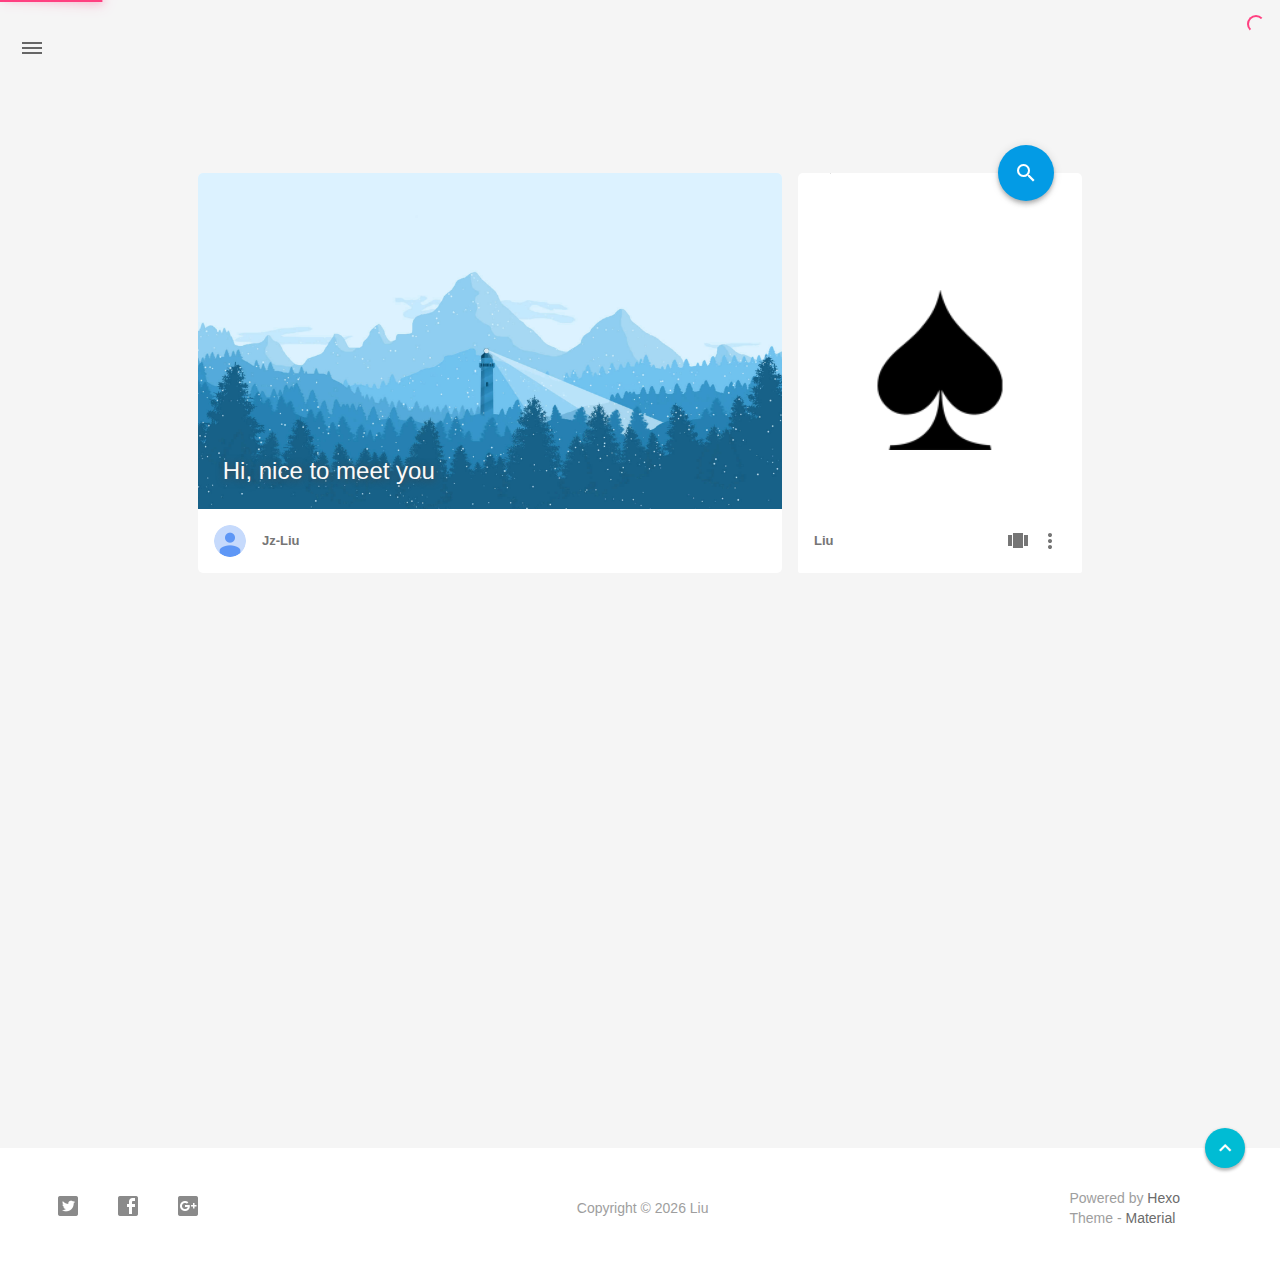
==== commit 7b84c91c: "Site updated: 2016-11-25 20:07:10" ====
--- a/index.html
+++ b/index.html
@@ -1,368 +1,653 @@
 <!DOCTYPE html>
 <html>
-<head>
-  <meta charset="utf-8">
-  
-  <meta name="renderer" content="webkit">
-  <meta http-equiv="X-UA-Compatible" content="IE=edge" >
-  <link rel="dns-prefetch" href="http://yoursite.com">
-  <title>Liu</title>
-  <meta name="viewport" content="width=device-width, initial-scale=1, maximum-scale=1">
-  <meta name="description" content="前端路上的小白">
-<meta property="og:type" content="website">
-<meta property="og:title" content="Liu">
-<meta property="og:url" content="http://yoursite.com/index.html">
-<meta property="og:site_name" content="Liu">
-<meta property="og:description" content="前端路上的小白">
-<meta name="twitter:card" content="summary">
-<meta name="twitter:title" content="Liu">
-<meta name="twitter:description" content="前端路上的小白">
-  
-    <link rel="alternative" href="/atom.xml" title="Liu" type="application/atom+xml">
-  
-  
-    <link rel="icon" href="/favicon.png">
-  
-  <link rel="stylesheet" href="/main.css">
-  
-
+    <head>
+    <!-- Title -->
+    
+    <title>
+        Liu
+    </title>
+    
+    <!-- Favicons -->
+    <link rel="icon shortcut" type="image/ico" href="/img/favicon.png">
+    <link rel="icon" sizes="192x192" href="/img/favicon.png">
+    <link rel="apple-touch-icon" href="/img/favicon.png">
+    
+    <!-- Meta & INfo -->
+    <meta charset="utf-8">
+    <meta http-equiv="X-UA-Compatible">
+    <meta name="viewport" content="width=device-width, initial-scale=1">
+    <meta name="theme-color" content="#039BE5">
+    <meta name="author" content="Jz-Liu">
+    <meta name="description" content="前端路上的小白">
+    <meta name="keywords" content="null">
+    
+    <!--iOS -->
+    <meta name="viewport" content="width=device-width, initial-scale=1, user-scalable=no">
+    <meta name="apple-mobile-web-app-title" content="Title">
+    <meta name="apple-mobile-web-app-capable" content="yes">
+    <meta name="apple-mobile-web-app-status-bar-style" content="black">
+    <meta name="HandheldFriendly" content="True">
+    <meta name="MobileOptimized" content="480">
+    
+    <!-- Add to homescreen for Chrome on Android -->
+    <meta name="mobile-web-app-capable" content="yes">
+    
+    <!-- Add to homescreen for Safari on iOS -->
+    <meta name="apple-mobile-web-app-capable" content="yes">
+    <meta name="apple-mobile-web-app-status-bar-style" content="black">
+    <meta name="apple-mobile-web-app-title" content="Liu">
+    
+    <!-- The Open Graph protocol -->
+    <meta property="og:url" content="http://yoursite.com">
+    <meta property="og:type" content="blog">
+    <meta property="og:title" content="Liu">
+    <meta property="og:description" content="前端路上的小白">
+    
+     <!--[if lte IE 9]>
+        <link rel="stylesheet" href="/css/ie-blocker.css">
+        
+        
+            <script src="/js/ie-blocker.en.js"></script>
+        
+    <![endif]-->
+    
+    <!-- Import CSS -->
+    <link rel="stylesheet" href="/css/material.min.css">
+    <link rel="stylesheet" href="/css/style.min.css">
+    <!-- Config CSS -->
+
+<!-- Theme Background -->
+
+    <style>
+        body{
+            background-color: #F5F5F5
+        }
+		
+        #scheme-Paradox .material-layout .something-else .mdl-card__supporting-text{
+            background-color: #fff;
+        }
+		
+        #scheme-Paradox .MD-burger-layer {
+            background-color: #666;
+        }
+		
+        #scheme-Paradox .material-back{
+            color: #666;
+        }
+		
+        .material-layout .material-post>.material-nav,
+		.material-layout .material-index>.material-nav,
+        .material-nav a,
+        #scheme-Paradox .material-post_container .material-back{
+            color: #666;
+        }
+    </style>
+
+
+
+
+<!-- Fade Effect -->
+
+    <style>
+        .fade {
+            transition: all 800ms linear;
+            -webkit-transform: translate3d(0,0,0);
+            -moz-transform: translate3d(0,0,0);
+            -ms-transform: translate3d(0,0,0);
+            -o-transform: translate3d(0,0,0);
+            transform: translate3d(0,0,0);
+            opacity: 1;
+        }
+
+        .fade.out{
+            opacity: 0;
+        }
+    </style>
+
+
+<!-- Other Styles -->
+<style>
+	body, html{
+		font-family: Roboto, "Helvetica Neue", Helvetica, "PingFang SC", "Hiragino Sans GB", "Microsoft YaHei", "微软雅黑", Arial, sans-serif;
+	}
+	
+    a{
+        color: #039BE5
+    }
+    
+    .mdl-card__media,
+    #search-label,
+    #search-form-label:after,
+    #scheme-Paradox .hot_tags-count,
+    #scheme-Paradox .sidebar_archives-count,
+    #scheme-Paradox .sidebar-colored .sidebar-header,
+    #scheme-Paradox .sidebar-colored .sidebar-badge{
+        background-color: #039BE5 !important
+    }
+    
+	/* Sidebar User Drop Down Menu Text Color */
+	#scheme-Paradox .sidebar-colored .sidebar-nav>.dropdown>.dropdown-menu>li>a:hover,
+    #scheme-Paradox .sidebar-colored .sidebar-nav>.dropdown>.dropdown-menu>li>a:focus{
+        color: #039BE5 !important
+    }
+    
+    #post_entry-right-info,
+    .sidebar-colored .sidebar-nav li:hover > a,
+    .sidebar-colored .sidebar-nav li:hover > a i,
+    .sidebar-colored .sidebar-nav li > a:hover,
+    .sidebar-colored .sidebar-nav li > a:hover i,
+    .sidebar-colored .sidebar-nav li > a:focus i,
+    .sidebar-colored .sidebar-nav > .open > a,
+    .sidebar-colored .sidebar-nav > .open > a:hover,
+    .sidebar-colored .sidebar-nav > .open > a:focus,
+    #ds-reset #ds-ctx .ds-ctx-entry .ds-ctx-head a{
+        color: #039BE5 !important
+    }
+    
+    .toTop{
+        background: #00BCD4 !important
+    }
+</style>
+	<script src="/js/jquery.min.js"></script>
+	
+	<!-- UC Browser Compatible-->
+	<script>
+		var agent = navigator.userAgent.toLowerCase();
+		if(agent.indexOf('ucbrowser')>0) {
+			document.write('<link rel="stylesheet" href="/css/uc.css">');
+		   alert('由于 UC 浏览器使用极旧的内核，而本网站使用了一些新的特性。\n为了您能更好的浏览，推荐使用 Chrome 或 Firefox 浏览器。');
+		}
+	</script>
+    
+    <!-- Custom Head -->
+    
 </head>
-
-<body>
-  <div id="container">
-    <div class="left-col">
-      <div class="overlay"></div>
-<div class="intrude-less">
-	<header id="header" class="inner">
-		<a href="/" class="profilepic">
+	
+	
+
+    <body id="scheme-Paradox">
+
+		
+        <div class="material-layout  mdl-js-layout has-drawer is-upgraded">
+				
 			
-			<img src="null" class="js-avatar">
 			
-		</a>
-
-		<hgroup>
-		  <h1 class="header-author"><a href="/">Jz-Liu</a></h1>
-		</hgroup>
-
-		
-		<p class="header-subtitle">一个人年轻的时代，是诗的时代</p>
-		
-
-		<nav class="header-menu">
-			<ul>
+            <!-- Main Container -->
+            <main class="material-layout__content" id="main">
+				
+                <!-- Top Anchor -->
+                <div id="top"></div>
+				
+				
+                <!-- Hamburger Button -->
+                <button class="MD-burger-icon sidebar-toggle">
+                    <span class="MD-burger-layer"></span>
+                </button>
+				
+				
+                <!-- Index Module -->
+<div class="material-index mdl-grid">
+	
+		<!-- Paradox Header -->
+		<!-- Daily pic -->
+<div class="mdl-card daily-pic mdl-cell mdl-cell--8-col index-top-block">
+    
+    <!-- Pic & Slogan -->
+    <div class="mdl-card__media mdl-color-text--grey-50" style="background-image:url(/img/daily_pic.png)">
+        <p class="index-top-block-slogan"><a href="#">Hi, nice to meet you</a></p>
+    </div>
+
+    <!-- Avatar & Name -->
+    <div class="mdl-card__supporting-text meta mdl-color-text--grey-600">
+        <!-- Author Avatar -->
+        <div id="author-avatar">
+            <img src="/img/avatar.png" width="32px" height="32px" alt="avatar">
+        </div>
+        <div>
+            <strong>Jz-Liu</strong>
+        </div>
+    </div>
+</div>
+
+		<!-- Blog info -->
+<div class="mdl-card something-else mdl-cell mdl-cell--8-col mdl-cell--4-col-desktop index-top-block">
+	
+    <!-- Search -->
+	
+	<!-- Google -->
+	<div class="mdl-textfield mdl-js-textfield mdl-textfield--expandable" method="post" action="">
+		<label id="search-label" class="mdl-button mdl-js-ripple-effect mdl-js-button mdl-button--fab mdl-color--accent mdl-shadow--4dp" for="search">
+			<i class="material-icons mdl-color-text--white" role="presentation">search</i>
+		</label>
+
+		<form id="search-form" method="get" action="//google.com/search" accept-charset="UTF-8" class="mdl-textfield__expandable-holder" target="_blank">
+			<input class="mdl-textfield__input search-input" type="search" name="q" id="search" placeholder="">
+			<label id="search-form-label" class="mdl-textfield__label" for="search"></label>
 			
-				<li><a href="/">主页</a></li>
-	        
-				<li><a href="/tags/随笔">随笔</a></li>
-	        
-			</ul>
-		</nav>
-		<nav class="header-smart-menu">
-	        
-    		
-    			
-    			<a class="js-smart-menu" data-idx="0" href="javascript:void(0)">所有文章</a>
-    			
-    			
+			<input type="hidden" name="sitesearch" value="http://yoursite.com">
+		</form>
+	</div>
+
+
+
+
+
+
+    <!-- LOGO -->
+    <div class="something-else-logo mdl-color--white mdl-color-text--grey-600">
+        <a href="null">
+            <img src="/img/logo.png" alt="logo" />
+        </a>
+    </div>
+
+    <!-- Infomation -->
+    <div class="mdl-card__supporting-text meta meta--fill mdl-color-text--grey-600">
+        <!-- Blog Title -->
+        <div>
+            <strong>Liu</strong>
+        </div>
+        <div class="section-spacer"></div>
+        
+        <!-- Pages -->
+        <button id="show-pages-button" class="mdl-button mdl-js-button mdl-js-ripple-effect mdl-button--icon">
+            <i class="material-icons" role="presentation">view_carousel</i>
+            <span class="visuallyhidden">Pages</span>
+        </button>
+        <ul class="mdl-menu mdl-js-menu mdl-menu--bottom-right" for="show-pages-button">
             
-    			
-    			<a class="js-smart-menu" data-idx="1" href="javascript:void(0)">标签</a>
-    			
-    			
+        </ul>
+        
+        <!-- Menu -->
+        <button id="menubtn" class="mdl-button mdl-js-button mdl-js-ripple-effect mdl-button--icon">
+            <i class="material-icons" role="presentation">more_vert</i>
+            <span class="visuallyhidden">show menu</span>
+        </button>
+        <ul class="mdl-menu mdl-js-menu mdl-menu--bottom-right" for="menubtn">
             
-    			
-    			<a class="js-smart-menu" data-idx="2" href="javascript:void(0)">友链</a>
-    			
-    			
+            <a class="index_share-link" href="null">
+                <li class="mdl-menu__item mdl-js-ripple-effect">
+                    Article RSS
+                </li>
+            </a>
+            <a class="index_share-link" href="https://twitter.com/intent/tweet?text=Liu&url=http://yoursite.com/&via=Jz-Liu" target="_blank">
+                <li class="mdl-menu__item mdl-js-ripple-effect">
+                    Share to Twitter
+                </li>
+            </a>
+            <a class="index_share-link" href="https://plus.google.com/share?url=http://yoursite.com/" target="_blank">
+                <li class="mdl-menu__item mdl-js-ripple-effect">
+                    Share to Google+
+                </li>
+            </a>
+            <a class="index_share-link" href="http://service.weibo.com/share/share.php?appkey=&title=Liu&url=http://yoursite.com/&pic=&searchPic=false&style=simple" target="_blank">
+                <li class="mdl-menu__item mdl-js-ripple-effect">
+                    Share to Weibo
+                </li>
+            </a>
+        </ul>
+    </div>
+</div>
+
+	
+    
+    
+		
+			<!-- Paradox Thumbnail -->
+        	<div class="post_entry-module mdl-card mdl-cell mdl-cell--12-col fade out">
+    
+    <!-- Post Thumbnail -->
+	
+		
+			<!-- Random Thumbnail -->
+			<div class="post_thumbnail-random mdl-card__media mdl-color-text--grey-50">
+		
+	
+				
+		<!-- Post Title -->
+		<p class="article-headline-p"><a href="/2016/11/12/hello-world/">Hello World</a></p>
+	</div>
+
+    <!-- Post Excerpt -->
+    <div class="mdl-color-text--grey-600 mdl-card__supporting-text post_entry-content">
+        
+          Welcome to Hexo
+        
+        &nbsp;&nbsp;&nbsp;
+        <span>
+            <a href="/2016/11/12/hello-world/" target="_self">Continue Reading</a>
+        </span>
+    </div>
+    <!-- Post_entry Info-->
+    <div id="post_entry-info">
+        <div id="post_entry-left-info" class="mdl-card__supporting-text meta mdl-color-text--grey-600 ">
+            <!-- Author Avatar -->
+            <div id="author-avatar">
+                <img src="/img/avatar.png" width="44px" height="44px" alt="Jz-Liu's avatar">
+            </div>
+            <div>
+                <strong>Jz-Liu</strong>
+                <span>Nov 12, 2016</span>
+            </div>
+        </div>
+        <div id="post_entry-right-info">
+            <!-- Category -->
+            <span class="post_entry-category">
+                
+            </span>
             
-    			
-    			<a class="js-smart-menu" data-idx="3" href="javascript:void(0)">关于我</a>
-    			
-    			
             
-		</nav>
-		<nav class="header-nav">
-			<div class="social">
-				
-					<a class="github" target="_blank" href="#" title="github">github</a>
-		        
-					<a class="weibo" target="_blank" href="#" title="weibo">weibo</a>
-		        
-					<a class="rss" target="_blank" href="#" title="rss">rss</a>
-		        
-					<a class="zhihu" target="_blank" href="#" title="zhihu">zhihu</a>
-		        
+            
+            <!-- Post Views -->
+            <span class="post_entry-views">
+                
+            </span>
+        </div>
+    </div>
+            
+</div>
+
+		
+		
+    
+    
+	
+		<script>
+    
+    var randomNum;
+    
+    var locatePost = $(".something-else").next();
+    for(var i=0; i < 10; i++){
+        
+        randomNum = Math.floor(Math.random() * 5 + 1);
+        
+        locatePost.children(".post_thumbnail-random").attr('id', 'random_thumbnail-'+randomNum);
+        locatePost.children(".post_thumbnail-random").css('background-image', 'url(' + '/img/random/' + randomNum + '.png' + ')')
+        
+        locatePost = locatePost.next();
+    }
+    
+</script>
+
+	
+
+</div>
+
+				
+				
+					<!-- Overlay For Active Sidebar -->
+<div class="sidebar-overlay "></div>
+
+<!-- Material sidebar -->
+<aside id="sidebar" class="sidebar sidebar-colored  sidebar-fixed-left" role="navigation">
+	<div id="sidebar-main">
+	    <!-- Sidebar Header -->
+		<div class="sidebar-header header-cover" style="background-image: url(/img/sidebar_header.png);">
+    <!-- Top bar -->
+    <div class="top-bar"></div>
+
+    <!-- Sidebar toggle button -->
+    <button type="button" class="sidebar-toggle mdl-button mdl-js-button mdl-js-ripple-effect mdl-button--icon" style="display: initial;" data-upgraded=",MaterialButton,MaterialRipple">
+    <i class="material-icons">clear_all</i>
+    <span class="mdl-button__ripple-container"><span class="mdl-ripple"></span></span></button>
+
+    <!-- Sidebar Avatar -->
+    <div class="sidebar-image">
+        <img src="/img/avatar.png" alt="Jz-Liu's avatar">
+    </div>
+
+    <!-- Sidebar Email -->
+    <a data-toggle="dropdown" class="sidebar-brand" href="#settings-dropdown">
+        youremail@email.com
+        <b class="caret"></b>
+    </a>
+</div>
+
+		<!-- Sidebar Navigation  -->
+		<ul class="nav sidebar-nav">
+    <!-- User dropdown  -->
+    <li class="dropdown">
+        <ul id="settings-dropdown" class="dropdown-menu">
+			
+                <li>
+                    <a href="#" target="_blank" title="Email Me">
+						<i class="material-icons sidebar-material-icons sidebar-indent-left1pc-element">email</i>
+                        Email Me
+                    </a>
+                </li>
+            
+        </ul>
+    </li>
+
+    <!-- Homepage -->
+    <li id="sidebar-first-li">
+        <a href="/" target="_self">
+            <i class="material-icons sidebar-material-icons">home</i>
+             Home
+        </a>
+    </li>
+
+    <!-- I'm Feeling Lucky -->
+<!--
+    <li class="dropdown">
+        <a href="" target="_self">
+            <i class="material-icons sidebar-material-icons">explore</i>
+             sidebar.imlucky
+        </a>
+    </li>
+-->
+
+	
+    <!-- Archives  -->
+    <li class="dropdown">
+        <a href="#" class="ripple-effect dropdown-toggle" data-toggle="dropdown">
+            <i class="material-icons sidebar-material-icons">inbox</i>
+             Archives
+            <b class="caret"></b>
+        </a>
+        <ul class="dropdown-menu">
+            <li>
+            <a class="sidebar_archives-link" href="/archives/2016/11/">November 2016<span class="sidebar_archives-count">1</span></a>
+        </ul>
+    </li>
+
+    <!-- Divider -->
+    <li class="divider"></li>
+
+
+    <!-- Pages  -->
+	
+
+    <!-- Article Numebr  -->
+    <li>
+        <a href="#">
+             Article Number
+             <span class="sidebar-badge">1</span>
+        </a>
+    </li>
+</ul>
+
+		<!-- Sidebar Divider -->
+		<div class="sidebar-divider"></div>
+
+		<!-- Sidebar Footer -->
+		<!-- 
+I'm glad you use this theme, the development is no so easy, I hope you can keep the copyright, I will thank you so much.
+If you still want to delete the copyrights, could you still retain the first one? Which namely "Theme Material"
+It will not impact the appearance and can give developers a lot of support :)
+
+很高兴您使用并喜欢该主题，开发不易 十分谢谢与希望您可以保留一下版权声明。
+如果您仍然想删除的话 能否只保留第一项呢？即 "Theme Material"
+它不会影响美观并可以给开发者很大的支持。 :) 
+-->
+
+<!-- Theme Material -->
+<a href="https://github.com/viosey/hexo-theme-material"  class="sidebar-footer-text-a" target="_blank">
+	<div class="sidebar-text mdl-button mdl-js-button mdl-js-ripple-effect sidebar-footer-text-div" data-upgraded=",MaterialButton,MaterialRipple">
+		Theme - Material
+		<span class="sidebar-badge badge-circle">i</span>
+	</div>
+</a>
+
+<!-- Help & Support -->
+<!--
+<a href="mailto:hiviosey@gmail.com" class="sidebar-footer-text-a">
+    <div class="sidebar-text mdl-button mdl-js-button mdl-js-ripple-effect sidebar-footer-text-div" data-upgraded=",MaterialButton,MaterialRipple">
+		sidebar.help
+		<span class="mdl-button__ripple-container">
+			<span class="mdl-ripple"></span>
+		</span>
+	</div>
+</a>
+-->
+
+<!-- Feedback -->
+<!--
+<a href="https://github.com/viosey/hexo-theme-material/issues" target="_blank" class="sidebar-footer-text-a">
+    <div class="sidebar-text mdl-button mdl-js-button mdl-js-ripple-effect sidebar-footer-text-div" data-upgraded=",MaterialButton,MaterialRipple">
+         sidebar.feedback
+                    <span class="mdl-button__ripple-container"><span class="mdl-ripple"></span></span></div>
+</a>
+-->
+
+<!-- Abount Theme -->
+<!--
+<a href="https://blog.viosey.com/index.php/Material.html" target="_blank" class="sidebar-footer-text-a">
+    <div class="sidebar-text mdl-button mdl-js-button mdl-js-ripple-effect sidebar-footer-text-div" data-upgraded=",MaterialButton,MaterialRipple">
+         sidebar.about_theme
+        <span class="mdl-button__ripple-container"><span class="mdl-ripple"></span></span></div>
+</a>-->
+
+	</div>
+    
+    <!-- Sidebar Sponsor -->
+    
+
+
+</aside>
+
+				
+				
+				
+					<!-- Footer Top Button -->
+					<div class="toTop-wrap">
+    <a href="#top" class="toTop">
+        <i class="material-icons footer_top-i">expand_less</i>
+    </a>
+</div>
+				
+				
+				<!--Footer-->
+<footer class="mdl-mini-footer" id="bottom">
+	
+	
+		<!-- Paradox Footer Left Section -->
+		<div class="mdl-mini-footer--left-section sns-list">
+    <!-- Twitter -->
+    
+    <a href="https://twitter.com/twitter" target="view_window"><button class="mdl-mini-footer--social-btn social-btn" style="background-image: url(/img/footer/footer_ico-twitter.png);">
+        <span class="visuallyhidden">Twitter</span>
+    </button></a>
+    
+    
+    <!-- Facebook -->
+    
+    <a href="https://www.facebook.com/facebook" target="view_window"><button class="mdl-mini-footer--social-btn social-btn" style="background-image: url(/img/footer/footer_ico-facebook.png);">
+        <span class="visuallyhidden">Facebook</span>
+    </button></a>
+    
+    
+    <!-- Google + -->
+    
+    <a href="https://www.google.com/" target="view_window"><button class="mdl-mini-footer--social-btn social-btn" style="background-image: url(/img/footer/footer_ico-gplus.png);">
+        <span class="visuallyhidden">Google Plus</span>
+    </button></a>
+    
+    
+    <!-- Weibo -->
+    
+    
+    
+    <!-- Instagram -->
+    
+    
+    
+    <!-- Tumblr -->
+    
+    
+    
+    <!-- Github -->
+    
+    
+</div>
+
+
+		<!--Copyright-->
+		<div id="copyright">Copyright&nbsp;©&nbsp;<script type="text/javascript">var fd = new Date();document.write(fd.getFullYear());</script>&nbsp;Liu</div>
+
+		<!-- Paradox Footer Right Section -->
+
+		<!-- 
+		I'm glad you use this theme, the development is no so easy, I hope you can keep the copyright.
+		It will not impact the appearance and can give developers a lot of support :)
+
+		很高兴您使用该主题，开发不易，希望您可以保留一下版权声明。
+		它不会影响美观并可以给开发者很大的支持。 :) 
+		-->
+
+		<div class="mdl-mini-footer--right-section">
+			<div>
+				<div class="footer-develop-div">Powered by <a href="https://hexo.io" target="_blank" class="footer-develop-a">Hexo</a></div>
+				<div class="footer-develop-div">Theme - <a href="https://github.com/viosey/hexo-theme-material" target="_blank" class="footer-develop-a">Material</a></div>
 			</div>
-		</nav>
-	</header>		
-</div>
-
-    </div>
-    <div class="mid-col">
-      <nav id="mobile-nav">
-  	<div class="overlay">
-  		<div class="slider-trigger"><i class="icon-list"></i></div>
-  		<h1 class="header-author js-mobile-header hide">Jz-Liu</h1>
-  	</div>
-	<div class="intrude-less">
-		<header id="header" class="inner">
-			<div class="profilepic">
-				
-					<img src="null" class="js-avatar">
-				
-			</div>
-			<hgroup>
-			  <h1 class="header-author">Jz-Liu</h1>
-			</hgroup>
-			
-			<p class="header-subtitle">一个人年轻的时代，是诗的时代</p>
-			
-			<nav class="header-menu">
-				<ul>
-				
-					<li><a href="/">主页</a></li>
-		        
-					<li><a href="/tags/随笔">随笔</a></li>
-		        
-				</ul>
-			</nav>
-			<nav class="header-nav">
-				<div class="social">
-					
-						<a class="github" target="_blank" href="#" title="github">github</a>
-			        
-						<a class="weibo" target="_blank" href="#" title="weibo">weibo</a>
-			        
-						<a class="rss" target="_blank" href="#" title="rss">rss</a>
-			        
-						<a class="zhihu" target="_blank" href="#" title="zhihu">zhihu</a>
-			        
-				</div>
-			</nav>
-		</header>				
-	</div>
-</nav>
-
-      <div class="body-wrap">
-        
-  
-    <article id="post-hello-world" class="article article-type-post" itemscope itemprop="blogPost">
-  <div class="article-inner">
-    
-      <input type="hidden" class="isFancy" />
-    
-    
-      <header class="article-header">
-        
-  
-    <h1 itemprop="name">
-      <a class="article-title" href="/2016/11/12/hello-world/">Hello World</a>
-    </h1>
-  
-
-      </header>
-    
-    <div class="article-entry" itemprop="articleBody">
-      
-        <p>Welcome to <a href="https://hexo.io/" target="_blank" rel="external">Hexo</a>! This is your very first post. Check <a href="https://hexo.io/docs/" target="_blank" rel="external">documentation</a> for more info. If you get any problems when using Hexo, you can find the answer in <a href="https://hexo.io/docs/troubleshooting.html" target="_blank" rel="external">troubleshooting</a> or you can ask me on <a href="https://github.com/hexojs/hexo/issues" target="_blank" rel="external">GitHub</a>.</p>
-<h2 id="Quick-Start"><a href="#Quick-Start" class="headerlink" title="Quick Start"></a>Quick Start</h2><h3 id="Create-a-new-post"><a href="#Create-a-new-post" class="headerlink" title="Create a new post"></a>Create a new post</h3><figure class="highlight bash"><table><tr><td class="gutter"><pre><div class="line">1</div></pre></td><td class="code"><pre><div class="line">$ hexo new <span class="string">"My New Post"</span></div></pre></td></tr></table></figure>
-<p>More info: <a href="https://hexo.io/docs/writing.html" target="_blank" rel="external">Writing</a></p>
-<h3 id="Run-server"><a href="#Run-server" class="headerlink" title="Run server"></a>Run server</h3><figure class="highlight bash"><table><tr><td class="gutter"><pre><div class="line">1</div></pre></td><td class="code"><pre><div class="line">$ hexo server</div></pre></td></tr></table></figure>
-<p>More info: <a href="https://hexo.io/docs/server.html" target="_blank" rel="external">Server</a></p>
-<h3 id="Generate-static-files"><a href="#Generate-static-files" class="headerlink" title="Generate static files"></a>Generate static files</h3><figure class="highlight bash"><table><tr><td class="gutter"><pre><div class="line">1</div></pre></td><td class="code"><pre><div class="line">$ hexo generate</div></pre></td></tr></table></figure>
-<p>More info: <a href="https://hexo.io/docs/generating.html" target="_blank" rel="external">Generating</a></p>
-<h3 id="Deploy-to-remote-sites"><a href="#Deploy-to-remote-sites" class="headerlink" title="Deploy to remote sites"></a>Deploy to remote sites</h3><figure class="highlight bash"><table><tr><td class="gutter"><pre><div class="line">1</div></pre></td><td class="code"><pre><div class="line">$ hexo deploy</div></pre></td></tr></table></figure>
-<p>More info: <a href="https://hexo.io/docs/deployment.html" target="_blank" rel="external">Deployment</a></p>
-
-      
-    </div>
-    <div class="article-info article-info-index">
-      
-      <a href="/2016/11/12/hello-world/" class="archive-article-date">
-  	<time datetime="2016-11-12T03:28:35.452Z" itemprop="datePublished"><i class="icon-clock"></i>2016-11-12</time>
-</a>
-      
-      
-
-      <div class="clearfix"></div>
-    </div>
-  </div>
-</article>
-
-
-
-
-
-
-
-
-
-
-  
-  
-
-
-      </div>
-      <footer id="footer">
-  <div class="outer">
-    <div id="footer-info">
-    	<div class="footer-left">
-    		&copy; 2016 Jz-Liu
-    	</div>
-      	<div class="footer-right">
-      		<a href="http://hexo.io/" target="_blank">Hexo</a>  Theme <a href="https://github.com/litten/hexo-theme-yilia" target="_blank">Yilia</a> by Litten
-      	</div>
-    </div>
-  </div>
+		</div>
+	
+    
 </footer>
-    </div>
-    <script>
-	var yiliaConfig = {
-		fancybox: true,
-		mathjax: false,
-		animate: true,
-		isHome: true,
-		isPost: false,
-		isArchive: false,
-		isTag: false,
-		isCategory: false,
-		open_in_new: false,
-		root: "/",
-		innerArchive: true
-	}
+                
+				<!-- Import File -->
+<script src="/js/js.min.js"></script>
+<script src="/js/nprogress.js"></script>
+
+<script type="text/javascript">
+    NProgress.configure({
+        showSpinner: true
+    });
+    NProgress.start();
+    
+    $('#nprogress .bar').css({
+        'background': '#FF4081'
+    });
+    $('#nprogress .peg').css({
+        'box-shadow': '0 0 10px #FF4081, 0 0 15px #FF4081'
+    });
+    $('#nprogress .spinner-icon').css({
+        'border-top-color': '#FF4081',
+        'border-left-color': '#FF4081'
+    });
+    
+    setTimeout(function() {
+        NProgress.done();
+        $('.fade').removeClass('out');
+    }, 800);
 </script>
 
-<script src="/./main.js"></script>
-
-
-    
-<div class="tools-col">
-  <ul class="btn-wrap">
-    
-      <li class="chose" data-hook="tools-section-all"><span class="text">全部</span><i class="icon-book"></i></li>
-    
-    
-      <li data-hook="tools-section-tag"><span class="text">标签</span><i class="icon-price-tags"></i></li>
-    
-    
-      <li data-hook="tools-section-friends"><span class="text">友链</span><i class="icon-link"></i></li>
-    
-    
-      <li data-hook="tools-section-me"><span class="text">我</span><i class="icon-smile"></i></li>
-    
-  </ul>
-  <div class="tools-wrap">
-    
-    	<section class="tools-section tools-section-all chose">
-    	</section>
-    
-
-    
-    	<section class="tools-section tools-section-tag">
-    			<div class="widget tagcloud" id="js-tagcloud">
-    				
-    			</div>
-    	</section>
-    
-
-    
-    	<section class="tools-section tools-section-friends">
-  		
-  			<div class="friends-wrap" id="js-friends">
-  			
-  	          <a target="_blank" class="main-nav-link switch-friends-link" href="http://localhost:4000/">友情链接1</a>
-  	        
-  	          <a target="_blank" class="main-nav-link switch-friends-link" href="http://localhost:4000/">友情链接2</a>
-  	        
-  	          <a target="_blank" class="main-nav-link switch-friends-link" href="http://localhost:4000/">友情链接3</a>
-  	        
-  	          <a target="_blank" class="main-nav-link switch-friends-link" href="http://localhost:4000/">友情链接4</a>
-  	        
-  	          <a target="_blank" class="main-nav-link switch-friends-link" href="http://localhost:4000/">友情链接5</a>
-  	        
-  	          <a target="_blank" class="main-nav-link switch-friends-link" href="http://localhost:4000/">友情链接6</a>
-  	        
-  	        </div>
-  		
-    	</section>
-    
-
-    
-    	<section class="tools-section tools-section-me">
-  	  	
-  	  		<div class="aboutme-wrap" id="js-aboutme">很惭愧&lt;br&gt;&lt;br&gt;只做了一点微小的工作&lt;br&gt;谢谢大家</div>
-  	  	
-    	</section>
-    
-  </div>
-  
-</div>
-    <!-- Root element of PhotoSwipe. Must have class pswp. -->
-<div class="pswp" tabindex="-1" role="dialog" aria-hidden="true">
-
-    <!-- Background of PhotoSwipe. 
-         It's a separate element as animating opacity is faster than rgba(). -->
-    <div class="pswp__bg"></div>
-
-    <!-- Slides wrapper with overflow:hidden. -->
-    <div class="pswp__scroll-wrap">
-
-        <!-- Container that holds slides. 
-            PhotoSwipe keeps only 3 of them in the DOM to save memory.
-            Don't modify these 3 pswp__item elements, data is added later on. -->
-        <div class="pswp__container">
-            <div class="pswp__item"></div>
-            <div class="pswp__item"></div>
-            <div class="pswp__item"></div>
+
+
+
+
+
+
+
+
+
+
+
+
+
+            </main>
         </div>
-
-        <!-- Default (PhotoSwipeUI_Default) interface on top of sliding area. Can be changed. -->
-        <div class="pswp__ui pswp__ui--hidden">
-
-            <div class="pswp__top-bar">
-
-                <!--  Controls are self-explanatory. Order can be changed. -->
-
-                <div class="pswp__counter"></div>
-
-                <button class="pswp__button pswp__button--close" title="Close (Esc)"></button>
-
-                <button class="pswp__button pswp__button--share" style="display:none" title="Share"></button>
-
-                <button class="pswp__button pswp__button--fs" title="Toggle fullscreen"></button>
-
-                <button class="pswp__button pswp__button--zoom" title="Zoom in/out"></button>
-
-                <!-- Preloader demo http://codepen.io/dimsemenov/pen/yyBWoR -->
-                <!-- element will get class pswp__preloader--active when preloader is running -->
-                <div class="pswp__preloader">
-                    <div class="pswp__preloader__icn">
-                      <div class="pswp__preloader__cut">
-                        <div class="pswp__preloader__donut"></div>
-                      </div>
-                    </div>
-                </div>
-            </div>
-
-            <div class="pswp__share-modal pswp__share-modal--hidden pswp__single-tap">
-                <div class="pswp__share-tooltip"></div> 
-            </div>
-
-            <button class="pswp__button pswp__button--arrow--left" title="Previous (arrow left)">
-            </button>
-
-            <button class="pswp__button pswp__button--arrow--right" title="Next (arrow right)">
-            </button>
-
-            <div class="pswp__caption">
-                <div class="pswp__caption__center"></div>
-            </div>
-
-        </div>
-
-    </div>
-
-</div>
-  </div>
-</body>
-</html>+		
+    </body>
+		
+	
+</html>
--- a/css/ie-blocker.css
+++ b/css/ie-blocker.css
@@ -0,0 +1,180 @@
+@charset "utf-8";
+body .demo-blog{
+    display: none;
+}
+
+h1{
+    background-color: #fff;
+    font-size: 48px;
+    line-height: 48px;
+    border-left: none;
+    width: auto;
+    margin: 0px !important;
+}
+
+#ib-container {
+    display: none;
+    width: 100%;
+    height: 100%;
+    font-family: Arial, Helvetica, sans-serif;
+    position: fixed;
+    top: 0;
+    left: 0;
+    box-sizing: content-box !important;
+    z-index: 99999;
+}
+
+#ib-container * {
+    box-sizing: content-box !important;
+}
+
+.ib-modal {
+    height: 288px;
+    background: #fff;
+    border-left: 8px solid #4fc1e9;
+    position: absolute;
+    color: #434a54;
+    z-index: 99999;
+    width: 592px;
+    top: 50%;
+    left: 50%;
+    transform: translateY(-50%) translateX(-50%);
+    padding: 49px 30px 30px;
+}
+
+.ib-header {
+    height: 80px;
+    padding: 0;
+}
+
+.ib-header h1 {
+    margin: 0;
+    font-size: 24px;
+    text-align: left;
+    color: #434a54;
+}
+
+.ib-header p {
+    margin: 10px 0 0 0;
+    font-size: 14px;
+    line-height: 18px;
+    text-align: left;
+    color: #434a54;
+}
+
+.ib-header p strong {
+    font-weight: normal;
+    color: #3bafda;
+}
+
+.ib-browsers {
+    height: 80px;
+    list-style: none;
+    margin: 0;
+    padding: 0;
+    padding-top: 0;
+    margin-top: 49px;
+}
+
+.ib-browsers li {
+    float: left;
+    width: 148px;
+    height: 80px;
+    position: relative;
+    list-style: none;
+}
+
+.ib-browsers li a {
+    display: block;
+    width: 100%;
+    height: 100%;
+    position: absolute;
+    color: #434a54;
+    text-decoration: none;
+    cursor: pointer;
+}
+
+.ib-browsers li a:hover {
+    background-color: #F2F2F2;
+}
+
+.ib-browsers li a:hover .ib-browser-name {
+    background-color: #4fc1e9;
+    color: #fff;
+}
+
+.ib-browser-icon {
+    display: block;
+    width: 118px;
+    height: 90px;
+    margin: 0 auto;
+    margin-top: 20px;
+}
+
+.ib-browser-name {
+    line-height: 18px;
+    margin-top: 5px;
+    text-align: center;
+    font-size: 20px;
+}
+
+.ib-browser-description {
+    height: 50px;
+    line-height: 14px;
+    font-size: 12px;
+    margin-top: 10px;
+    padding: 0 5px;
+}
+
+.ib-footer {
+    height: 30px;
+}
+
+.ib-try {
+    float: right;
+    height: 30px;
+    padding: 0 15px;
+    color: #fff;
+    background-color: #3bafda;
+    font-size: 12px;
+    line-height: 30px;
+    cursor: pointer;
+    text-decoration: none;
+    margin-top: 49px;
+}
+
+.ib-try:hover {
+    background-color: #4fc1e9;
+}
+
+.ib-mask {
+    width: 100%;
+    height: 100%;
+    position: absolute;
+    top: 0;
+    left: 0;
+    _position: absolute;
+    _top: expression(eval(document.documentElement.scrollTop) + 'px');
+    _left: expression(eval(document.documentElement.scrollLeft) + 'px');
+    _right: auto;
+    _bottom: auto;
+    _width: expression(eval(document.documentElement.clientWidth) + 'px');
+    _height: expression(eval(document.documentElement.clientHeight) + 'px');
+    z-index: 99999;
+}
+
+.ib-mask {
+    background: rgb(0, 0, 0);
+    opacity: 0.8;
+    -ms-filter: "progid:DXImageTransform.Microsoft.Alpha(Opacity=80)";
+    filter: alpha(opacity=80);
+    z-index: 99998;
+}
+
+.zh-cn #ib-container {
+    font-family: 'Microsoft Yahei', sans-serif;
+}
+
+.zh-cn .ib-browser-description {
+    font-size: 12px;
+}
--- a/css/material.min.css
+++ b/css/material.min.css
@@ -0,0 +1 @@
+@charset "UTF-8";.mdl-button,.mdl-checkbox,audio,canvas,img,svg,video{vertical-align:middle}.visuallyhidden,hr{border:0;height:1px}.hidden,.invisible{visibility:hidden}address,body,h1,h2,h3,h4,h6,html,ol,p,ul{font-weight:400}blockquote,h1{line-height:1.35}blockquote,h1,h1 small,h2,h2 small,h3,h3 small,h4,h4 small,h5,h5 small,h6,h6 small{font-family:Roboto,Helvetica,Arial,sans-serif}.mdl-badge[data-badge]:after,.mdl-card,.mdl-layout__drawer,.mdl-layout__header{-webkit-box-direction:normal}html{color:rgba(0,0,0,.87)}::-moz-selection{background:#b3d4fc;text-shadow:none}::selection{background:#b3d4fc;text-shadow:none}hr{display:block;border-top:1px solid #ccc;margin:1em 0;padding:0}fieldset{border:0;margin:0;padding:0}textarea{resize:vertical}.browsehappy{margin:.2em 0;background:#ccc;color:#000;padding:.2em 0}.hidden{display:none!important}.visuallyhidden{clip:rect(0 0 0 0);margin:-1px;overflow:hidden;padding:0;position:absolute;width:1px}.visuallyhidden.focusable:active,.visuallyhidden.focusable:focus{clip:auto;height:auto;margin:0;overflow:visible;position:static;width:auto}body,html{width:100%}.clearfix:after,.clearfix:before{content:" ";display:table}.clearfix:after{clear:both}@media print{blockquote,img,pre,tr{page-break-inside:avoid}*,:after,:before{background:0 0!important;color:#000!important;box-shadow:none!important;text-shadow:none!important}a,a:visited{text-decoration:underline}a[href]:after{content:" (" attr(href)")"}abbr[title]:after{content:" (" attr(title)")"}a[href^="#"]:after,a[href^="javascript:"]:after{content:""}blockquote,pre{border:1px solid #999}thead{display:table-header-group}img{max-width:100%!important}h2,h3,p{orphans:3;widows:3}h2,h3{page-break-after:avoid}}.mdl-accordion,.mdl-button,.mdl-card,.mdl-checkbox,.mdl-dropdown-menu,.mdl-icon-toggle,.mdl-item,.mdl-radio,.mdl-slider,.mdl-switch,.mdl-tabs__tab,a{-webkit-tap-highlight-color:transparent;-webkit-tap-highlight-color:rgba(255,255,255,0)}html{height:100%;-ms-touch-action:manipulation;touch-action:manipulation}body{min-height:100%}main{display:block}[hidden]{display:none!important}body,html{font-family:Helvetica,Arial,sans-serif;font-size:14px;line-height:20px}h1,h2,h3,h4,h5,h6,p{padding:0}h1 small,h2 small,h3 small,h4 small,h5 small,h6 small{font-weight:400;line-height:1.35;letter-spacing:-.02em;opacity:.54;font-size:.6em}blockquote,h4{font-size:24px}ol,p,ul{font-size:14px}address,ol,p,ul{letter-spacing:0}address,h5{line-height:1}h6,ol,p,ul{line-height:24px}a,h5{font-weight:500}h1{font-size:56px;letter-spacing:-.02em;margin:24px 0}h2{font-size:45px;line-height:48px}h2,h3{margin:24px 0}h3{font-size:34px;line-height:40px}h4{line-height:32px;-moz-osx-font-smoothing:grayscale;margin:24px 0 16px}h5{font-size:20px;letter-spacing:.02em}h5,h6{margin:24px 0 16px}h6{font-size:16px;letter-spacing:.04em}p{margin:0 0 16px}a{color:#ff4081}blockquote{position:relative;font-weight:300;font-style:italic;letter-spacing:.08em}mark{background-color:#f4ff81}dt{font-weight:700}address{font-size:12px;font-style:normal}.mdl-typography--display-4,.mdl-typography--display-4-color-contrast{font-family:Roboto,Helvetica,Arial,sans-serif;font-size:112px;font-weight:300;line-height:1;letter-spacing:-.04em}.mdl-typography--display-1,.mdl-typography--display-1-color-contrast,.mdl-typography--display-2,.mdl-typography--display-2-color-contrast,.mdl-typography--display-3,.mdl-typography--display-3-color-contrast,.mdl-typography--headline,.mdl-typography--headline-color-contrast{font-family:Roboto,Helvetica,Arial,sans-serif;font-weight:400}.mdl-typography--display-4-color-contrast{opacity:.54}.mdl-typography--display-3,.mdl-typography--display-3-color-contrast{font-size:56px;line-height:1.35;letter-spacing:-.02em}.mdl-typography--display-3-color-contrast{opacity:.54}.mdl-typography--display-2,.mdl-typography--display-2-color-contrast{font-size:45px;line-height:48px}.mdl-typography--display-2-color-contrast{opacity:.54}.mdl-typography--display-1,.mdl-typography--display-1-color-contrast{font-size:34px;line-height:40px}.mdl-typography--display-1-color-contrast{opacity:.54}.mdl-typography--body-1-color-contrast,.mdl-typography--body-1-force-preferred-font-color-contrast,.mdl-typography--body-2-color-contrast,.mdl-typography--body-2-force-preferred-font-color-contrast,.mdl-typography--headline-color-contrast,.mdl-typography--subhead-color-contrast,.mdl-typography--title-color-contrast{opacity:.87}.mdl-typography--headline,.mdl-typography--headline-color-contrast{font-size:24px;line-height:32px;-moz-osx-font-smoothing:grayscale}.mdl-typography--title,.mdl-typography--title-color-contrast{font-family:Roboto,Helvetica,Arial,sans-serif;font-size:20px;font-weight:500;line-height:1;letter-spacing:.02em}.mdl-typography--subhead,.mdl-typography--subhead-color-contrast{font-family:Roboto,Helvetica,Arial,sans-serif;font-size:16px;font-weight:400;line-height:24px;letter-spacing:.04em}.mdl-typography--body-2,.mdl-typography--body-2-color-contrast{font-size:14px;font-weight:700;line-height:24px;letter-spacing:0}.mdl-typography--body-1,.mdl-typography--body-1-color-contrast{font-size:14px;font-weight:400;line-height:24px;letter-spacing:0}.mdl-typography--body-2-force-preferred-font,.mdl-typography--body-2-force-preferred-font-color-contrast{font-family:Roboto,Helvetica,Arial,sans-serif;font-size:14px;font-weight:500;line-height:24px;letter-spacing:0}.mdl-typography--body-1-force-preferred-font,.mdl-typography--body-1-force-preferred-font-color-contrast{font-family:Roboto,Helvetica,Arial,sans-serif;font-size:14px;font-weight:400;line-height:24px;letter-spacing:0}.mdl-typography--caption,.mdl-typography--caption-force-preferred-font{font-size:12px;font-weight:400;line-height:1;letter-spacing:0}.mdl-typography--caption-force-preferred-font{font-family:Roboto,Helvetica,Arial,sans-serif}.mdl-typography--caption-color-contrast,.mdl-typography--caption-force-preferred-font-color-contrast{font-size:12px;font-weight:400;line-height:1;letter-spacing:0;opacity:.54}.mdl-typography--button-color-contrast,.mdl-typography--menu-color-contrast{opacity:.87}.mdl-typography--caption-force-preferred-font-color-contrast,.mdl-typography--menu{font-family:Roboto,Helvetica,Arial,sans-serif}.mdl-typography--menu{font-size:14px;font-weight:500;line-height:1;letter-spacing:0}.mdl-typography--button,.mdl-typography--button-color-contrast,.mdl-typography--menu-color-contrast{font-family:Roboto,Helvetica,Arial,sans-serif;font-size:14px;font-weight:500;line-height:1;letter-spacing:0}.mdl-typography--button,.mdl-typography--button-color-contrast{text-transform:uppercase}.mdl-typography--text-left{text-align:left}.mdl-typography--text-right{text-align:right}.mdl-typography--text-center{text-align:center}.mdl-typography--text-justify{text-align:justify}.mdl-typography--text-nowrap{white-space:nowrap}.mdl-typography--text-lowercase{text-transform:lowercase}.mdl-typography--text-uppercase{text-transform:uppercase}.mdl-typography--text-capitalize{text-transform:capitalize}.mdl-button,.mdl-layout__tab,.mdl-tabs__tab{text-transform:uppercase}.mdl-typography--font-thin{font-weight:200!important}.mdl-typography--font-light{font-weight:300!important}.mdl-typography--font-regular{font-weight:400!important}.mdl-typography--font-medium{font-weight:500!important}.mdl-typography--font-bold{font-weight:700!important}.mdl-typography--font-black{font-weight:900!important}.mdl-color-text--red{color:#f44336!important}.mdl-color--red{background-color:#f44336!important}.mdl-color-text--red-50{color:#ffebee!important}.mdl-color--red-50{background-color:#ffebee!important}.mdl-color-text--red-100{color:#ffcdd2!important}.mdl-color--red-100{background-color:#ffcdd2!important}.mdl-color-text--red-200{color:#ef9a9a!important}.mdl-color--red-200{background-color:#ef9a9a!important}.mdl-color-text--red-300{color:#e57373!important}.mdl-color--red-300{background-color:#e57373!important}.mdl-color-text--red-400{color:#ef5350!important}.mdl-color--red-400{background-color:#ef5350!important}.mdl-color-text--red-500{color:#f44336!important}.mdl-color--red-500{background-color:#f44336!important}.mdl-color-text--red-600{color:#e53935!important}.mdl-color--red-600{background-color:#e53935!important}.mdl-color-text--red-700{color:#d32f2f!important}.mdl-color--red-700{background-color:#d32f2f!important}.mdl-color-text--red-800{color:#c62828!important}.mdl-color--red-800{background-color:#c62828!important}.mdl-color-text--red-900{color:#b71c1c!important}.mdl-color--red-900{background-color:#b71c1c!important}.mdl-color-text--red-A100{color:#ff8a80!important}.mdl-color--red-A100{background-color:#ff8a80!important}.mdl-color-text--red-A200{color:#ff5252!important}.mdl-color--red-A200{background-color:#ff5252!important}.mdl-color-text--red-A400{color:#ff1744!important}.mdl-color--red-A400{background-color:#ff1744!important}.mdl-color-text--red-A700{color:#d50000!important}.mdl-color--red-A700{background-color:#d50000!important}.mdl-color-text--pink{color:#e91e63!important}.mdl-color--pink{background-color:#e91e63!important}.mdl-color-text--pink-50{color:#fce4ec!important}.mdl-color--pink-50{background-color:#fce4ec!important}.mdl-color-text--pink-100{color:#f8bbd0!important}.mdl-color--pink-100{background-color:#f8bbd0!important}.mdl-color-text--pink-200{color:#f48fb1!important}.mdl-color--pink-200{background-color:#f48fb1!important}.mdl-color-text--pink-300{color:#f06292!important}.mdl-color--pink-300{background-color:#f06292!important}.mdl-color-text--pink-400{color:#ec407a!important}.mdl-color--pink-400{background-color:#ec407a!important}.mdl-color-text--pink-500{color:#e91e63!important}.mdl-color--pink-500{background-color:#e91e63!important}.mdl-color-text--pink-600{color:#d81b60!important}.mdl-color--pink-600{background-color:#d81b60!important}.mdl-color-text--pink-700{color:#c2185b!important}.mdl-color--pink-700{background-color:#c2185b!important}.mdl-color-text--pink-800{color:#ad1457!important}.mdl-color--pink-800{background-color:#ad1457!important}.mdl-color-text--pink-900{color:#880e4f!important}.mdl-color--pink-900{background-color:#880e4f!important}.mdl-color-text--pink-A100{color:#ff80ab!important}.mdl-color--pink-A100{background-color:#ff80ab!important}.mdl-color-text--pink-A200{color:#ff4081!important}.mdl-color--pink-A200{background-color:#ff4081!important}.mdl-color-text--pink-A400{color:#f50057!important}.mdl-color--pink-A400{background-color:#f50057!important}.mdl-color-text--pink-A700{color:#c51162!important}.mdl-color--pink-A700{background-color:#c51162!important}.mdl-color-text--purple{color:#9c27b0!important}.mdl-color--purple{background-color:#9c27b0!important}.mdl-color-text--purple-50{color:#f3e5f5!important}.mdl-color--purple-50{background-color:#f3e5f5!important}.mdl-color-text--purple-100{color:#e1bee7!important}.mdl-color--purple-100{background-color:#e1bee7!important}.mdl-color-text--purple-200{color:#ce93d8!important}.mdl-color--purple-200{background-color:#ce93d8!important}.mdl-color-text--purple-300{color:#ba68c8!important}.mdl-color--purple-300{background-color:#ba68c8!important}.mdl-color-text--purple-400{color:#ab47bc!important}.mdl-color--purple-400{background-color:#ab47bc!important}.mdl-color-text--purple-500{color:#9c27b0!important}.mdl-color--purple-500{background-color:#9c27b0!important}.mdl-color-text--purple-600{color:#8e24aa!important}.mdl-color--purple-600{background-color:#8e24aa!important}.mdl-color-text--purple-700{color:#7b1fa2!important}.mdl-color--purple-700{background-color:#7b1fa2!important}.mdl-color-text--purple-800{color:#6a1b9a!important}.mdl-color--purple-800{background-color:#6a1b9a!important}.mdl-color-text--purple-900{color:#4a148c!important}.mdl-color--purple-900{background-color:#4a148c!important}.mdl-color-text--purple-A100{color:#ea80fc!important}.mdl-color--purple-A100{background-color:#ea80fc!important}.mdl-color-text--purple-A200{color:#e040fb!important}.mdl-color--purple-A200{background-color:#e040fb!important}.mdl-color-text--purple-A400{color:#d500f9!important}.mdl-color--purple-A400{background-color:#d500f9!important}.mdl-color-text--purple-A700{color:#a0f!important}.mdl-color--purple-A700{background-color:#a0f!important}.mdl-color-text--deep-purple{color:#673ab7!important}.mdl-color--deep-purple{background-color:#673ab7!important}.mdl-color-text--deep-purple-50{color:#ede7f6!important}.mdl-color--deep-purple-50{background-color:#ede7f6!important}.mdl-color-text--deep-purple-100{color:#d1c4e9!important}.mdl-color--deep-purple-100{background-color:#d1c4e9!important}.mdl-color-text--deep-purple-200{color:#b39ddb!important}.mdl-color--deep-purple-200{background-color:#b39ddb!important}.mdl-color-text--deep-purple-300{color:#9575cd!important}.mdl-color--deep-purple-300{background-color:#9575cd!important}.mdl-color-text--deep-purple-400{color:#7e57c2!important}.mdl-color--deep-purple-400{background-color:#7e57c2!important}.mdl-color-text--deep-purple-500{color:#673ab7!important}.mdl-color--deep-purple-500{background-color:#673ab7!important}.mdl-color-text--deep-purple-600{color:#5e35b1!important}.mdl-color--deep-purple-600{background-color:#5e35b1!important}.mdl-color-text--deep-purple-700{color:#512da8!important}.mdl-color--deep-purple-700{background-color:#512da8!important}.mdl-color-text--deep-purple-800{color:#4527a0!important}.mdl-color--deep-purple-800{background-color:#4527a0!important}.mdl-color-text--deep-purple-900{color:#311b92!important}.mdl-color--deep-purple-900{background-color:#311b92!important}.mdl-color-text--deep-purple-A100{color:#b388ff!important}.mdl-color--deep-purple-A100{background-color:#b388ff!important}.mdl-color-text--deep-purple-A200{color:#7c4dff!important}.mdl-color--deep-purple-A200{background-color:#7c4dff!important}.mdl-color-text--deep-purple-A400{color:#651fff!important}.mdl-color--deep-purple-A400{background-color:#651fff!important}.mdl-color-text--deep-purple-A700{color:#6200ea!important}.mdl-color--deep-purple-A700{background-color:#6200ea!important}.mdl-color-text--indigo{color:#3f51b5!important}.mdl-color--indigo{background-color:#3f51b5!important}.mdl-color-text--indigo-50{color:#e8eaf6!important}.mdl-color--indigo-50{background-color:#e8eaf6!important}.mdl-color-text--indigo-100{color:#c5cae9!important}.mdl-color--indigo-100{background-color:#c5cae9!important}.mdl-color-text--indigo-200{color:#9fa8da!important}.mdl-color--indigo-200{background-color:#9fa8da!important}.mdl-color-text--indigo-300{color:#7986cb!important}.mdl-color--indigo-300{background-color:#7986cb!important}.mdl-color-text--indigo-400{color:#5c6bc0!important}.mdl-color--indigo-400{background-color:#5c6bc0!important}.mdl-color-text--indigo-500{color:#3f51b5!important}.mdl-color--indigo-500{background-color:#3f51b5!important}.mdl-color-text--indigo-600{color:#3949ab!important}.mdl-color--indigo-600{background-color:#3949ab!important}.mdl-color-text--indigo-700{color:#303f9f!important}.mdl-color--indigo-700{background-color:#303f9f!important}.mdl-color-text--indigo-800{color:#283593!important}.mdl-color--indigo-800{background-color:#283593!important}.mdl-color-text--indigo-900{color:#1a237e!important}.mdl-color--indigo-900{background-color:#1a237e!important}.mdl-color-text--indigo-A100{color:#8c9eff!important}.mdl-color--indigo-A100{background-color:#8c9eff!important}.mdl-color-text--indigo-A200{color:#536dfe!important}.mdl-color--indigo-A200{background-color:#536dfe!important}.mdl-color-text--indigo-A400{color:#3d5afe!important}.mdl-color--indigo-A400{background-color:#3d5afe!important}.mdl-color-text--indigo-A700{color:#304ffe!important}.mdl-color--indigo-A700{background-color:#304ffe!important}.mdl-color-text--blue{color:#2196f3!important}.mdl-color--blue{background-color:#2196f3!important}.mdl-color-text--blue-50{color:#e3f2fd!important}.mdl-color--blue-50{background-color:#e3f2fd!important}.mdl-color-text--blue-100{color:#bbdefb!important}.mdl-color--blue-100{background-color:#bbdefb!important}.mdl-color-text--blue-200{color:#90caf9!important}.mdl-color--blue-200{background-color:#90caf9!important}.mdl-color-text--blue-300{color:#64b5f6!important}.mdl-color--blue-300{background-color:#64b5f6!important}.mdl-color-text--blue-400{color:#42a5f5!important}.mdl-color--blue-400{background-color:#42a5f5!important}.mdl-color-text--blue-500{color:#2196f3!important}.mdl-color--blue-500{background-color:#2196f3!important}.mdl-color-text--blue-600{color:#1e88e5!important}.mdl-color--blue-600{background-color:#1e88e5!important}.mdl-color-text--blue-700{color:#1976d2!important}.mdl-color--blue-700{background-color:#1976d2!important}.mdl-color-text--blue-800{color:#1565c0!important}.mdl-color--blue-800{background-color:#1565c0!important}.mdl-color-text--blue-900{color:#0d47a1!important}.mdl-color--blue-900{background-color:#0d47a1!important}.mdl-color-text--blue-A100{color:#82b1ff!important}.mdl-color--blue-A100{background-color:#82b1ff!important}.mdl-color-text--blue-A200{color:#448aff!important}.mdl-color--blue-A200{background-color:#448aff!important}.mdl-color-text--blue-A400{color:#2979ff!important}.mdl-color--blue-A400{background-color:#2979ff!important}.mdl-color-text--blue-A700{color:#2962ff!important}.mdl-color--blue-A700{background-color:#2962ff!important}.mdl-color-text--light-blue{color:#03a9f4!important}.mdl-color--light-blue{background-color:#03a9f4!important}.mdl-color-text--light-blue-50{color:#e1f5fe!important}.mdl-color--light-blue-50{background-color:#e1f5fe!important}.mdl-color-text--light-blue-100{color:#b3e5fc!important}.mdl-color--light-blue-100{background-color:#b3e5fc!important}.mdl-color-text--light-blue-200{color:#81d4fa!important}.mdl-color--light-blue-200{background-color:#81d4fa!important}.mdl-color-text--light-blue-300{color:#4fc3f7!important}.mdl-color--light-blue-300{background-color:#4fc3f7!important}.mdl-color-text--light-blue-400{color:#29b6f6!important}.mdl-color--light-blue-400{background-color:#29b6f6!important}.mdl-color-text--light-blue-500{color:#03a9f4!important}.mdl-color--light-blue-500{background-color:#03a9f4!important}.mdl-color-text--light-blue-600{color:#039be5!important}.mdl-color--light-blue-600{background-color:#039be5!important}.mdl-color-text--light-blue-700{color:#0288d1!important}.mdl-color--light-blue-700{background-color:#0288d1!important}.mdl-color-text--light-blue-800{color:#0277bd!important}.mdl-color--light-blue-800{background-color:#0277bd!important}.mdl-color-text--light-blue-900{color:#01579b!important}.mdl-color--light-blue-900{background-color:#01579b!important}.mdl-color-text--light-blue-A100{color:#80d8ff!important}.mdl-color--light-blue-A100{background-color:#80d8ff!important}.mdl-color-text--light-blue-A200{color:#40c4ff!important}.mdl-color--light-blue-A200{background-color:#40c4ff!important}.mdl-color-text--light-blue-A400{color:#00b0ff!important}.mdl-color--light-blue-A400{background-color:#00b0ff!important}.mdl-color-text--light-blue-A700{color:#0091ea!important}.mdl-color--light-blue-A700{background-color:#0091ea!important}.mdl-color-text--cyan{color:#00bcd4!important}.mdl-color--cyan{background-color:#00bcd4!important}.mdl-color-text--cyan-50{color:#e0f7fa!important}.mdl-color--cyan-50{background-color:#e0f7fa!important}.mdl-color-text--cyan-100{color:#b2ebf2!important}.mdl-color--cyan-100{background-color:#b2ebf2!important}.mdl-color-text--cyan-200{color:#80deea!important}.mdl-color--cyan-200{background-color:#80deea!important}.mdl-color-text--cyan-300{color:#4dd0e1!important}.mdl-color--cyan-300{background-color:#4dd0e1!important}.mdl-color-text--cyan-400{color:#26c6da!important}.mdl-color--cyan-400{background-color:#26c6da!important}.mdl-color-text--cyan-500{color:#00bcd4!important}.mdl-color--cyan-500{background-color:#00bcd4!important}.mdl-color-text--cyan-600{color:#00acc1!important}.mdl-color--cyan-600{background-color:#00acc1!important}.mdl-color-text--cyan-700{color:#0097a7!important}.mdl-color--cyan-700{background-color:#0097a7!important}.mdl-color-text--cyan-800{color:#00838f!important}.mdl-color--cyan-800{background-color:#00838f!important}.mdl-color-text--cyan-900{color:#006064!important}.mdl-color--cyan-900{background-color:#006064!important}.mdl-color-text--cyan-A100{color:#84ffff!important}.mdl-color--cyan-A100{background-color:#84ffff!important}.mdl-color-text--cyan-A200{color:#18ffff!important}.mdl-color--cyan-A200{background-color:#18ffff!important}.mdl-color-text--cyan-A400{color:#00e5ff!important}.mdl-color--cyan-A400{background-color:#00e5ff!important}.mdl-color-text--cyan-A700{color:#00b8d4!important}.mdl-color--cyan-A700{background-color:#00b8d4!important}.mdl-color-text--teal{color:#009688!important}.mdl-color--teal{background-color:#009688!important}.mdl-color-text--teal-50{color:#e0f2f1!important}.mdl-color--teal-50{background-color:#e0f2f1!important}.mdl-color-text--teal-100{color:#b2dfdb!important}.mdl-color--teal-100{background-color:#b2dfdb!important}.mdl-color-text--teal-200{color:#80cbc4!important}.mdl-color--teal-200{background-color:#80cbc4!important}.mdl-color-text--teal-300{color:#4db6ac!important}.mdl-color--teal-300{background-color:#4db6ac!important}.mdl-color-text--teal-400{color:#26a69a!important}.mdl-color--teal-400{background-color:#26a69a!important}.mdl-color-text--teal-500{color:#009688!important}.mdl-color--teal-500{background-color:#009688!important}.mdl-color-text--teal-600{color:#00897b!important}.mdl-color--teal-600{background-color:#00897b!important}.mdl-color-text--teal-700{color:#00796b!important}.mdl-color--teal-700{background-color:#00796b!important}.mdl-color-text--teal-800{color:#00695c!important}.mdl-color--teal-800{background-color:#00695c!important}.mdl-color-text--teal-900{color:#004d40!important}.mdl-color--teal-900{background-color:#004d40!important}.mdl-color-text--teal-A100{color:#a7ffeb!important}.mdl-color--teal-A100{background-color:#a7ffeb!important}.mdl-color-text--teal-A200{color:#64ffda!important}.mdl-color--teal-A200{background-color:#64ffda!important}.mdl-color-text--teal-A400{color:#1de9b6!important}.mdl-color--teal-A400{background-color:#1de9b6!important}.mdl-color-text--teal-A700{color:#00bfa5!important}.mdl-color--teal-A700{background-color:#00bfa5!important}.mdl-color-text--green{color:#4caf50!important}.mdl-color--green{background-color:#4caf50!important}.mdl-color-text--green-50{color:#e8f5e9!important}.mdl-color--green-50{background-color:#e8f5e9!important}.mdl-color-text--green-100{color:#c8e6c9!important}.mdl-color--green-100{background-color:#c8e6c9!important}.mdl-color-text--green-200{color:#a5d6a7!important}.mdl-color--green-200{background-color:#a5d6a7!important}.mdl-color-text--green-300{color:#81c784!important}.mdl-color--green-300{background-color:#81c784!important}.mdl-color-text--green-400{color:#66bb6a!important}.mdl-color--green-400{background-color:#66bb6a!important}.mdl-color-text--green-500{color:#4caf50!important}.mdl-color--green-500{background-color:#4caf50!important}.mdl-color-text--green-600{color:#43a047!important}.mdl-color--green-600{background-color:#43a047!important}.mdl-color-text--green-700{color:#388e3c!important}.mdl-color--green-700{background-color:#388e3c!important}.mdl-color-text--green-800{color:#2e7d32!important}.mdl-color--green-800{background-color:#2e7d32!important}.mdl-color-text--green-900{color:#1b5e20!important}.mdl-color--green-900{background-color:#1b5e20!important}.mdl-color-text--green-A100{color:#b9f6ca!important}.mdl-color--green-A100{background-color:#b9f6ca!important}.mdl-color-text--green-A200{color:#69f0ae!important}.mdl-color--green-A200{background-color:#69f0ae!important}.mdl-color-text--green-A400{color:#00e676!important}.mdl-color--green-A400{background-color:#00e676!important}.mdl-color-text--green-A700{color:#00c853!important}.mdl-color--green-A700{background-color:#00c853!important}.mdl-color-text--light-green{color:#8bc34a!important}.mdl-color--light-green{background-color:#8bc34a!important}.mdl-color-text--light-green-50{color:#f1f8e9!important}.mdl-color--light-green-50{background-color:#f1f8e9!important}.mdl-color-text--light-green-100{color:#dcedc8!important}.mdl-color--light-green-100{background-color:#dcedc8!important}.mdl-color-text--light-green-200{color:#c5e1a5!important}.mdl-color--light-green-200{background-color:#c5e1a5!important}.mdl-color-text--light-green-300{color:#aed581!important}.mdl-color--light-green-300{background-color:#aed581!important}.mdl-color-text--light-green-400{color:#9ccc65!important}.mdl-color--light-green-400{background-color:#9ccc65!important}.mdl-color-text--light-green-500{color:#8bc34a!important}.mdl-color--light-green-500{background-color:#8bc34a!important}.mdl-color-text--light-green-600{color:#7cb342!important}.mdl-color--light-green-600{background-color:#7cb342!important}.mdl-color-text--light-green-700{color:#689f38!important}.mdl-color--light-green-700{background-color:#689f38!important}.mdl-color-text--light-green-800{color:#558b2f!important}.mdl-color--light-green-800{background-color:#558b2f!important}.mdl-color-text--light-green-900{color:#33691e!important}.mdl-color--light-green-900{background-color:#33691e!important}.mdl-color-text--light-green-A100{color:#ccff90!important}.mdl-color--light-green-A100{background-color:#ccff90!important}.mdl-color-text--light-green-A200{color:#b2ff59!important}.mdl-color--light-green-A200{background-color:#b2ff59!important}.mdl-color-text--light-green-A400{color:#76ff03!important}.mdl-color--light-green-A400{background-color:#76ff03!important}.mdl-color-text--light-green-A700{color:#64dd17!important}.mdl-color--light-green-A700{background-color:#64dd17!important}.mdl-color-text--lime{color:#cddc39!important}.mdl-color--lime{background-color:#cddc39!important}.mdl-color-text--lime-50{color:#f9fbe7!important}.mdl-color--lime-50{background-color:#f9fbe7!important}.mdl-color-text--lime-100{color:#f0f4c3!important}.mdl-color--lime-100{background-color:#f0f4c3!important}.mdl-color-text--lime-200{color:#e6ee9c!important}.mdl-color--lime-200{background-color:#e6ee9c!important}.mdl-color-text--lime-300{color:#dce775!important}.mdl-color--lime-300{background-color:#dce775!important}.mdl-color-text--lime-400{color:#d4e157!important}.mdl-color--lime-400{background-color:#d4e157!important}.mdl-color-text--lime-500{color:#cddc39!important}.mdl-color--lime-500{background-color:#cddc39!important}.mdl-color-text--lime-600{color:#c0ca33!important}.mdl-color--lime-600{background-color:#c0ca33!important}.mdl-color-text--lime-700{color:#afb42b!important}.mdl-color--lime-700{background-color:#afb42b!important}.mdl-color-text--lime-800{color:#9e9d24!important}.mdl-color--lime-800{background-color:#9e9d24!important}.mdl-color-text--lime-900{color:#827717!important}.mdl-color--lime-900{background-color:#827717!important}.mdl-color-text--lime-A100{color:#f4ff81!important}.mdl-color--lime-A100{background-color:#f4ff81!important}.mdl-color-text--lime-A200{color:#eeff41!important}.mdl-color--lime-A200{background-color:#eeff41!important}.mdl-color-text--lime-A400{color:#c6ff00!important}.mdl-color--lime-A400{background-color:#c6ff00!important}.mdl-color-text--lime-A700{color:#aeea00!important}.mdl-color--lime-A700{background-color:#aeea00!important}.mdl-color-text--yellow{color:#ffeb3b!important}.mdl-color--yellow{background-color:#ffeb3b!important}.mdl-color-text--yellow-50{color:#fffde7!important}.mdl-color--yellow-50{background-color:#fffde7!important}.mdl-color-text--yellow-100{color:#fff9c4!important}.mdl-color--yellow-100{background-color:#fff9c4!important}.mdl-color-text--yellow-200{color:#fff59d!important}.mdl-color--yellow-200{background-color:#fff59d!important}.mdl-color-text--yellow-300{color:#fff176!important}.mdl-color--yellow-300{background-color:#fff176!important}.mdl-color-text--yellow-400{color:#ffee58!important}.mdl-color--yellow-400{background-color:#ffee58!important}.mdl-color-text--yellow-500{color:#ffeb3b!important}.mdl-color--yellow-500{background-color:#ffeb3b!important}.mdl-color-text--yellow-600{color:#fdd835!important}.mdl-color--yellow-600{background-color:#fdd835!important}.mdl-color-text--yellow-700{color:#fbc02d!important}.mdl-color--yellow-700{background-color:#fbc02d!important}.mdl-color-text--yellow-800{color:#f9a825!important}.mdl-color--yellow-800{background-color:#f9a825!important}.mdl-color-text--yellow-900{color:#f57f17!important}.mdl-color--yellow-900{background-color:#f57f17!important}.mdl-color-text--yellow-A100{color:#ffff8d!important}.mdl-color--yellow-A100{background-color:#ffff8d!important}.mdl-color-text--yellow-A200{color:#ff0!important}.mdl-color--yellow-A200{background-color:#ff0!important}.mdl-color-text--yellow-A400{color:#ffea00!important}.mdl-color--yellow-A400{background-color:#ffea00!important}.mdl-color-text--yellow-A700{color:#ffd600!important}.mdl-color--yellow-A700{background-color:#ffd600!important}.mdl-color-text--amber{color:#ffc107!important}.mdl-color--amber{background-color:#ffc107!important}.mdl-color-text--amber-50{color:#fff8e1!important}.mdl-color--amber-50{background-color:#fff8e1!important}.mdl-color-text--amber-100{color:#ffecb3!important}.mdl-color--amber-100{background-color:#ffecb3!important}.mdl-color-text--amber-200{color:#ffe082!important}.mdl-color--amber-200{background-color:#ffe082!important}.mdl-color-text--amber-300{color:#ffd54f!important}.mdl-color--amber-300{background-color:#ffd54f!important}.mdl-color-text--amber-400{color:#ffca28!important}.mdl-color--amber-400{background-color:#ffca28!important}.mdl-color-text--amber-500{color:#ffc107!important}.mdl-color--amber-500{background-color:#ffc107!important}.mdl-color-text--amber-600{color:#ffb300!important}.mdl-color--amber-600{background-color:#ffb300!important}.mdl-color-text--amber-700{color:#ffa000!important}.mdl-color--amber-700{background-color:#ffa000!important}.mdl-color-text--amber-800{color:#ff8f00!important}.mdl-color--amber-800{background-color:#ff8f00!important}.mdl-color-text--amber-900{color:#ff6f00!important}.mdl-color--amber-900{background-color:#ff6f00!important}.mdl-color-text--amber-A100{color:#ffe57f!important}.mdl-color--amber-A100{background-color:#ffe57f!important}.mdl-color-text--amber-A200{color:#ffd740!important}.mdl-color--amber-A200{background-color:#ffd740!important}.mdl-color-text--amber-A400{color:#ffc400!important}.mdl-color--amber-A400{background-color:#ffc400!important}.mdl-color-text--amber-A700{color:#ffab00!important}.mdl-color--amber-A700{background-color:#ffab00!important}.mdl-color-text--orange{color:#ff9800!important}.mdl-color--orange{background-color:#ff9800!important}.mdl-color-text--orange-50{color:#fff3e0!important}.mdl-color--orange-50{background-color:#fff3e0!important}.mdl-color-text--orange-100{color:#ffe0b2!important}.mdl-color--orange-100{background-color:#ffe0b2!important}.mdl-color-text--orange-200{color:#ffcc80!important}.mdl-color--orange-200{background-color:#ffcc80!important}.mdl-color-text--orange-300{color:#ffb74d!important}.mdl-color--orange-300{background-color:#ffb74d!important}.mdl-color-text--orange-400{color:#ffa726!important}.mdl-color--orange-400{background-color:#ffa726!important}.mdl-color-text--orange-500{color:#ff9800!important}.mdl-color--orange-500{background-color:#ff9800!important}.mdl-color-text--orange-600{color:#fb8c00!important}.mdl-color--orange-600{background-color:#fb8c00!important}.mdl-color-text--orange-700{color:#f57c00!important}.mdl-color--orange-700{background-color:#f57c00!important}.mdl-color-text--orange-800{color:#ef6c00!important}.mdl-color--orange-800{background-color:#ef6c00!important}.mdl-color-text--orange-900{color:#e65100!important}.mdl-color--orange-900{background-color:#e65100!important}.mdl-color-text--orange-A100{color:#ffd180!important}.mdl-color--orange-A100{background-color:#ffd180!important}.mdl-color-text--orange-A200{color:#ffab40!important}.mdl-color--orange-A200{background-color:#ffab40!important}.mdl-color-text--orange-A400{color:#ff9100!important}.mdl-color--orange-A400{background-color:#ff9100!important}.mdl-color-text--orange-A700{color:#ff6d00!important}.mdl-color--orange-A700{background-color:#ff6d00!important}.mdl-color-text--deep-orange{color:#ff5722!important}.mdl-color--deep-orange{background-color:#ff5722!important}.mdl-color-text--deep-orange-50{color:#fbe9e7!important}.mdl-color--deep-orange-50{background-color:#fbe9e7!important}.mdl-color-text--deep-orange-100{color:#ffccbc!important}.mdl-color--deep-orange-100{background-color:#ffccbc!important}.mdl-color-text--deep-orange-200{color:#ffab91!important}.mdl-color--deep-orange-200{background-color:#ffab91!important}.mdl-color-text--deep-orange-300{color:#ff8a65!important}.mdl-color--deep-orange-300{background-color:#ff8a65!important}.mdl-color-text--deep-orange-400{color:#ff7043!important}.mdl-color--deep-orange-400{background-color:#ff7043!important}.mdl-color-text--deep-orange-500{color:#ff5722!important}.mdl-color--deep-orange-500{background-color:#ff5722!important}.mdl-color-text--deep-orange-600{color:#f4511e!important}.mdl-color--deep-orange-600{background-color:#f4511e!important}.mdl-color-text--deep-orange-700{color:#e64a19!important}.mdl-color--deep-orange-700{background-color:#e64a19!important}.mdl-color-text--deep-orange-800{color:#d84315!important}.mdl-color--deep-orange-800{background-color:#d84315!important}.mdl-color-text--deep-orange-900{color:#bf360c!important}.mdl-color--deep-orange-900{background-color:#bf360c!important}.mdl-color-text--deep-orange-A100{color:#ff9e80!important}.mdl-color--deep-orange-A100{background-color:#ff9e80!important}.mdl-color-text--deep-orange-A200{color:#ff6e40!important}.mdl-color--deep-orange-A200{background-color:#ff6e40!important}.mdl-color-text--deep-orange-A400{color:#ff3d00!important}.mdl-color--deep-orange-A400{background-color:#ff3d00!important}.mdl-color-text--deep-orange-A700{color:#dd2c00!important}.mdl-color--deep-orange-A700{background-color:#dd2c00!important}.mdl-color-text--brown{color:#795548!important}.mdl-color--brown{background-color:#795548!important}.mdl-color-text--brown-50{color:#efebe9!important}.mdl-color--brown-50{background-color:#efebe9!important}.mdl-color-text--brown-100{color:#d7ccc8!important}.mdl-color--brown-100{background-color:#d7ccc8!important}.mdl-color-text--brown-200{color:#bcaaa4!important}.mdl-color--brown-200{background-color:#bcaaa4!important}.mdl-color-text--brown-300{color:#a1887f!important}.mdl-color--brown-300{background-color:#a1887f!important}.mdl-color-text--brown-400{color:#8d6e63!important}.mdl-color--brown-400{background-color:#8d6e63!important}.mdl-color-text--brown-500{color:#795548!important}.mdl-color--brown-500{background-color:#795548!important}.mdl-color-text--brown-600{color:#6d4c41!important}.mdl-color--brown-600{background-color:#6d4c41!important}.mdl-color-text--brown-700{color:#5d4037!important}.mdl-color--brown-700{background-color:#5d4037!important}.mdl-color-text--brown-800{color:#4e342e!important}.mdl-color--brown-800{background-color:#4e342e!important}.mdl-color-text--brown-900{color:#3e2723!important}.mdl-color--brown-900{background-color:#3e2723!important}.mdl-color-text--grey{color:#9e9e9e!important}.mdl-color--grey{background-color:#9e9e9e!important}.mdl-color-text--grey-50{color:#fafafa!important}.mdl-color--grey-50{background-color:#fafafa!important}.mdl-color-text--grey-100{color:#f5f5f5!important}.mdl-color--grey-100{background-color:#f5f5f5!important}.mdl-color-text--grey-200{color:#eee!important}.mdl-color--grey-200{background-color:#eee!important}.mdl-color-text--grey-300{color:#e0e0e0!important}.mdl-color--grey-300{background-color:#e0e0e0!important}.mdl-color-text--grey-400{color:#bdbdbd!important}.mdl-color--grey-400{background-color:#bdbdbd!important}.mdl-color-text--grey-500{color:#9e9e9e!important}.mdl-color--grey-500{background-color:#9e9e9e!important}.mdl-color-text--grey-600{color:#757575!important}.mdl-color--grey-600{background-color:#757575!important}.mdl-color-text--grey-700{color:#616161!important}.mdl-color--grey-700{background-color:#616161!important}.mdl-color-text--grey-800{color:#424242!important}.mdl-color--grey-800{background-color:#424242!important}.mdl-color-text--grey-900{color:#212121!important}.mdl-color--grey-900{background-color:#212121!important}.mdl-color-text--blue-grey{color:#607d8b!important}.mdl-color--blue-grey{background-color:#607d8b!important}.mdl-color-text--blue-grey-50{color:#eceff1!important}.mdl-color--blue-grey-50{background-color:#eceff1!important}.mdl-color-text--blue-grey-100{color:#cfd8dc!important}.mdl-color--blue-grey-100{background-color:#cfd8dc!important}.mdl-color-text--blue-grey-200{color:#b0bec5!important}.mdl-color--blue-grey-200{background-color:#b0bec5!important}.mdl-color-text--blue-grey-300{color:#90a4ae!important}.mdl-color--blue-grey-300{background-color:#90a4ae!important}.mdl-color-text--blue-grey-400{color:#78909c!important}.mdl-color--blue-grey-400{background-color:#78909c!important}.mdl-color-text--blue-grey-500{color:#607d8b!important}.mdl-color--blue-grey-500{background-color:#607d8b!important}.mdl-color-text--blue-grey-600{color:#546e7a!important}.mdl-color--blue-grey-600{background-color:#546e7a!important}.mdl-color-text--blue-grey-700{color:#455a64!important}.mdl-color--blue-grey-700{background-color:#455a64!important}.mdl-color-text--blue-grey-800{color:#37474f!important}.mdl-color--blue-grey-800{background-color:#37474f!important}.mdl-color-text--blue-grey-900{color:#263238!important}.mdl-color--blue-grey-900{background-color:#263238!important}.mdl-color--black{background-color:#000!important}.mdl-color-text--black{color:#000!important}.mdl-color--white{background-color:#fff!important}.mdl-color-text--white{color:#fff!important}.mdl-color--primary{background-color:#3f51b5!important}.mdl-color--primary-contrast{background-color:#fff!important}.mdl-color--primary-dark{background-color:#303f9f!important}.mdl-color--accent{background-color:#ff4081!important}.mdl-color--accent-contrast{background-color:#fff!important}.mdl-color-text--primary{color:#3f51b5!important}.mdl-color-text--primary-contrast{color:#fff!important}.mdl-color-text--primary-dark{color:#303f9f!important}.mdl-color-text--accent{color:#ff4081!important}.mdl-color-text--accent-contrast{color:#fff!important}.mdl-ripple{background:#000;border-radius:50%;height:50px;left:0;opacity:0;pointer-events:none;position:absolute;top:0;-webkit-transform:translate(-50%,-50%);-ms-transform:translate(-50%,-50%);transform:translate(-50%,-50%);width:50px;overflow:hidden}.mdl-ripple.is-animating{-webkit-transition:-webkit-transform .3s cubic-bezier(0,0,.2,1),width .3s cubic-bezier(0,0,.2,1),height .3s cubic-bezier(0,0,.2,1),opacity .6s cubic-bezier(0,0,.2,1);transition:transform .3s cubic-bezier(0,0,.2,1),width .3s cubic-bezier(0,0,.2,1),height .3s cubic-bezier(0,0,.2,1),opacity .6s cubic-bezier(0,0,.2,1)}.mdl-ripple.is-visible{opacity:.3}.mdl-animation--default,.mdl-animation--fast-out-slow-in{-webkit-transition-timing-function:cubic-bezier(.4,0,.2,1);transition-timing-function:cubic-bezier(.4,0,.2,1)}.mdl-animation--linear-out-slow-in{-webkit-transition-timing-function:cubic-bezier(0,0,.2,1);transition-timing-function:cubic-bezier(0,0,.2,1)}.mdl-animation--fast-out-linear-in{-webkit-transition-timing-function:cubic-bezier(.4,0,1,1);transition-timing-function:cubic-bezier(.4,0,1,1)}.mdl-badge{position:relative;white-space:nowrap;margin-right:24px}.mdl-badge:not([data-badge]){margin-right:auto}.mdl-badge[data-badge]:after{content:attr(data-badge);display:-webkit-box;display:-webkit-flex;display:-ms-flexbox;display:flex;-webkit-box-orient:horizontal;-webkit-flex-direction:row;-ms-flex-direction:row;flex-direction:row;-webkit-flex-wrap:wrap;-ms-flex-wrap:wrap;flex-wrap:wrap;-webkit-box-pack:center;-webkit-justify-content:center;-ms-flex-pack:center;justify-content:center;-webkit-align-content:center;-ms-flex-line-pack:center;align-content:center;-webkit-box-align:center;-webkit-align-items:center;-ms-flex-align:center;align-items:center;position:absolute;top:-11px;right:-24px;font-family:Roboto,Helvetica,Arial,sans-serif;font-weight:600;font-size:12px;width:22px;height:22px;border-radius:50%;background:#ff4081;color:#fff}.mdl-card,.mdl-layout__drawer,.mdl-layout__header{-webkit-box-orient:vertical}.mdl-button .mdl-badge[data-badge]:after{top:-10px;right:-5px}.mdl-badge.mdl-badge--no-background[data-badge]:after{color:#ff4081;background:rgba(255,255,255,.2);box-shadow:0 0 1px gray}.mdl-button{background:0;border:0;border-radius:2px;color:#000;position:relative;height:36px;min-width:64px;padding:0 8px;display:inline-block;font-family:Roboto,Helvetica,Arial,sans-serif;font-size:14px;font-weight:500;letter-spacing:0;overflow:hidden;will-change:box-shadow,transform;-webkit-transition:box-shadow .2s cubic-bezier(.4,0,1,1),background-color .2s cubic-bezier(.4,0,.2,1),color .2s cubic-bezier(.4,0,.2,1);transition:box-shadow .2s cubic-bezier(.4,0,1,1),background-color .2s cubic-bezier(.4,0,.2,1),color .2s cubic-bezier(.4,0,.2,1);outline:0;cursor:pointer;text-decoration:none;text-align:center;line-height:36px}.mdl-button--fab,.mdl-button--icon{overflow:hidden;font-size:24px;padding:0}.mdl-button::-moz-focus-inner{border:0}.mdl-button:hover{background-color:rgba(158,158,158,.2)}.mdl-button:focus:not(:active){background-color:rgba(0,0,0,.12)}.mdl-button:active{background-color:rgba(158,158,158,.4)}.mdl-button.mdl-button--colored{color:#3f51b5}.mdl-button.mdl-button--colored:focus:not(:active){background-color:rgba(0,0,0,.12)}input.mdl-button[type=submit]{-webkit-appearance:none}.mdl-button--raised{background:rgba(158,158,158,.2);box-shadow:0 2px 2px 0 rgba(0,0,0,.14),0 3px 1px -2px rgba(0,0,0,.2),0 1px 5px 0 rgba(0,0,0,.12)}.mdl-button--raised:active{box-shadow:0 4px 5px 0 rgba(0,0,0,.14),0 1px 10px 0 rgba(0,0,0,.12),0 2px 4px -1px rgba(0,0,0,.2);background-color:rgba(158,158,158,.4)}.mdl-button--raised:focus:not(:active){box-shadow:0 0 8px rgba(0,0,0,.18),0 8px 16px rgba(0,0,0,.36);background-color:rgba(158,158,158,.4)}.mdl-button--raised.mdl-button--colored{background:#3f51b5;color:#fff}.mdl-button--raised.mdl-button--colored:active,.mdl-button--raised.mdl-button--colored:focus:not(:active),.mdl-button--raised.mdl-button--colored:hover{background-color:#3f51b5}.mdl-button--raised.mdl-button--colored .mdl-ripple{background:#fff}.mdl-button--fab{border-radius:50%;height:56px;margin:auto;min-width:56px;width:56px;background:rgba(158,158,158,.2);box-shadow:0 1px 1.5px 0 rgba(0,0,0,.12),0 1px 1px 0 rgba(0,0,0,.24);position:relative;line-height:normal}.mdl-button--fab .material-icons{transform:translate(-12px,-12px);line-height:24px;width:24px}.mdl-button--fab .material-icons,.mdl-button--icon .material-icons{position:absolute;top:50%;left:50%;-webkit-transform:translate(-12px,-12px);-ms-transform:translate(-12px,-12px)}.mdl-button--fab.mdl-button--mini-fab{height:40px;min-width:40px;width:40px}.mdl-button--fab .mdl-button__ripple-container{border-radius:50%;-webkit-mask-image:-webkit-radial-gradient(circle,#fff,#000)}.mdl-button--fab:active{box-shadow:0 4px 5px 0 rgba(0,0,0,.14),0 1px 10px 0 rgba(0,0,0,.12),0 2px 4px -1px rgba(0,0,0,.2);background-color:rgba(158,158,158,.4)}.mdl-button--fab:focus:not(:active){box-shadow:0 0 8px rgba(0,0,0,.18),0 8px 16px rgba(0,0,0,.36);background-color:rgba(158,158,158,.4)}.mdl-button--fab.mdl-button--colored{background:#ff4081;color:#fff}.mdl-button--fab.mdl-button--colored:active,.mdl-button--fab.mdl-button--colored:focus:not(:active),.mdl-button--fab.mdl-button--colored:hover{background-color:#ff4081}.mdl-button--fab.mdl-button--colored .mdl-ripple{background:#fff}.mdl-button--icon{border-radius:50%;height:32px;margin-left:0;margin-right:0;min-width:32px;width:32px;color:inherit;line-height:normal}.mdl-button--icon .material-icons{transform:translate(-12px,-12px);line-height:24px;width:24px}.mdl-button--icon.mdl-button--mini-icon{height:24px;min-width:24px;width:24px}.mdl-button--icon.mdl-button--mini-icon .material-icons{top:0;left:0}.mdl-button--icon .mdl-button__ripple-container{border-radius:50%;-webkit-mask-image:-webkit-radial-gradient(circle,#fff,#000)}.mdl-button__ripple-container{display:block;height:100%;left:0;position:absolute;top:0;width:100%;z-index:0;overflow:hidden}.mdl-button[disabled] .mdl-button__ripple-container .mdl-ripple{background-color:transparent}.mdl-button--primary.mdl-button--primary{color:#3f51b5}.mdl-button--primary.mdl-button--primary .mdl-ripple{background:#fff}.mdl-button--primary.mdl-button--primary.mdl-button--fab,.mdl-button--primary.mdl-button--primary.mdl-button--raised{color:#fff;background-color:#3f51b5}.mdl-button--accent.mdl-button--accent{color:#ff4081}.mdl-button--accent.mdl-button--accent .mdl-ripple{background:#fff}.mdl-button--accent.mdl-button--accent.mdl-button--fab,.mdl-button--accent.mdl-button--accent.mdl-button--raised{color:#fff;background-color:#ff4081}.mdl-button[disabled][disabled]{color:rgba(0,0,0,.26);cursor:auto;background-color:transparent}.mdl-button--colored[disabled][disabled],.mdl-button--fab[disabled][disabled],.mdl-button--raised[disabled][disabled]{background-color:rgba(0,0,0,.12);color:rgba(0,0,0,.26);box-shadow:0 2px 2px 0 rgba(0,0,0,.14),0 3px 1px -2px rgba(0,0,0,.2),0 1px 5px 0 rgba(0,0,0,.12)}.mdl-card{display:-webkit-box;display:-webkit-flex;display:-ms-flexbox;display:flex;-webkit-flex-direction:column;-ms-flex-direction:column;flex-direction:column;font-size:16px;font-weight:400;min-height:200px;overflow:hidden;width:330px;z-index:1;position:relative;background:#fff;border-radius:2px;box-sizing:border-box}.mdl-card__media{background-color:#ff4081;background-repeat:repeat;background-position:50% 50%;background-size:cover;background-origin:padding-box;background-attachment:scroll;box-sizing:border-box}.mdl-card__title{-webkit-box-align:center;-webkit-align-items:center;-ms-flex-align:center;align-items:center;color:#000;display:block;display:-webkit-box;display:-webkit-flex;display:-ms-flexbox;display:flex;-webkit-box-pack:stretch;-webkit-justify-content:stretch;-ms-flex-pack:stretch;justify-content:stretch;line-height:normal;padding:16px;-webkit-perspective-origin:165px 56px;perspective-origin:165px 56px;-webkit-transform-origin:165px 56px;-ms-transform-origin:165px 56px;transform-origin:165px 56px;box-sizing:border-box}.mdl-card__title.mdl-card--border{border-bottom:1px solid rgba(0,0,0,.1)}.mdl-card__title-text{-webkit-align-self:flex-end;-ms-flex-item-align:end;align-self:flex-end;color:inherit;display:block;display:-webkit-box;display:-webkit-flex;display:-ms-flexbox;display:flex;font-size:24px;font-weight:300;line-height:normal;overflow:hidden;-webkit-transform-origin:149px 48px;-ms-transform-origin:149px 48px;transform-origin:149px 48px;margin:0}.mdl-card__subtitle-text{font-size:14px;color:grey;margin:0}.mdl-card__supporting-text{color:rgba(0,0,0,.54);font-size:13px;line-height:18px;overflow:hidden;padding:16px;width:90%}.mdl-card__actions,.mdl-checkbox{box-sizing:border-box;width:100%}.mdl-card__actions{font-size:16px;line-height:normal;background-color:transparent;padding:8px}.mdl-card__actions.mdl-card--border{border-top:1px solid rgba(0,0,0,.1)}.mdl-card--expand{-webkit-box-flex:1;-webkit-flex-grow:1;-ms-flex-positive:1;flex-grow:1}.mdl-card__menu{position:absolute;right:16px;top:16px}.mdl-checkbox{position:relative;z-index:1;display:inline-block;height:24px;margin:0;padding:0}.mdl-checkbox.is-upgraded{padding-left:24px}.mdl-checkbox__input{line-height:24px}.mdl-checkbox.is-upgraded .mdl-checkbox__input{position:absolute;width:0;height:0;margin:0;padding:0;opacity:0;-ms-appearance:none;-moz-appearance:none;-webkit-appearance:none;appearance:none;border:0}.mdl-checkbox__box-outline,.mdl-checkbox__focus-helper{position:absolute;left:0;top:3px;display:inline-block;box-sizing:border-box;width:16px;height:16px}.mdl-checkbox__box-outline{margin:0;cursor:pointer;overflow:hidden;border:2px solid rgba(0,0,0,.54);border-radius:2px;z-index:2}.mdl-checkbox.is-checked .mdl-checkbox__box-outline{border:2px solid #3f51b5}.mdl-checkbox.is-disabled .mdl-checkbox__box-outline{border:2px solid rgba(0,0,0,.26);cursor:auto}.mdl-checkbox__focus-helper{border-radius:50%;background-color:transparent}.mdl-checkbox.is-focused .mdl-checkbox__focus-helper{box-shadow:0 0 0 8px rgba(0,0,0,.1);background-color:rgba(0,0,0,.1)}.mdl-checkbox.is-focused.is-checked .mdl-checkbox__focus-helper{box-shadow:0 0 0 8px rgba(63,81,181,.26);background-color:rgba(63,81,181,.26)}.mdl-layout__drawer,.mdl-layout__header,.mdl-menu__outline{box-shadow:0 2px 2px 0 rgba(0,0,0,.14),0 3px 1px -2px rgba(0,0,0,.2),0 1px 5px 0 rgba(0,0,0,.12)}.mdl-checkbox__tick-outline{position:absolute;top:0;left:0;height:100%;width:100%;-webkit-mask:url([data-uri]);mask:url([data-uri]);background:0;-webkit-transition-duration:.28s;transition-duration:.28s;transition-timing-function:cubic-bezier(.4,0,.2,1);-webkit-transition-property:background;transition-property:background}.mdl-checkbox__tick-outline,.mdl-data-table tbody tr{-webkit-transition-timing-function:cubic-bezier(.4,0,.2,1)}.mdl-checkbox__ripple-container,.mdl-icon-toggle__ripple-container{box-sizing:border-box;overflow:hidden;-webkit-mask-image:-webkit-radial-gradient(circle,#fff,#000)}.mdl-checkbox.is-checked .mdl-checkbox__tick-outline{background:url([data-uri]) #3f51b5}.mdl-checkbox.is-checked.is-disabled .mdl-checkbox__tick-outline{background:0 0}.mdl-checkbox__label{position:relative;cursor:pointer;font-size:16px;line-height:24px;margin:0}.mdl-checkbox.is-disabled .mdl-checkbox__label{color:rgba(0,0,0,.26);cursor:auto}.mdl-checkbox__ripple-container{position:absolute;z-index:2;top:-6px;left:-10px;width:36px;height:36px;border-radius:50%;cursor:pointer}.mdl-checkbox__ripple-container .mdl-ripple{background:#3f51b5}.mdl-checkbox.is-disabled .mdl-checkbox__ripple-container{cursor:auto}.mdl-checkbox.is-disabled .mdl-checkbox__ripple-container .mdl-ripple{background:0}.mdl-data-table{position:relative;border:1px solid rgba(0,0,0,.12);border-collapse:collapse;white-space:nowrap;font-size:13px;background-color:#fff}.mdl-data-table thead{padding-bottom:3px}.mdl-data-table thead .mdl-data-table__select{margin-top:0}.mdl-data-table tbody tr{position:relative;height:48px;-webkit-transition-duration:.28s;transition-duration:.28s;transition-timing-function:cubic-bezier(.4,0,.2,1);-webkit-transition-property:background-color;transition-property:background-color}.mdl-data-table tbody tr.is-selected{background-color:#e0e0e0}.mdl-data-table tbody tr:hover{background-color:#eee}.mdl-data-table th{padding:0 18px;text-align:right}.mdl-data-table td:first-of-type,.mdl-data-table th:first-of-type{padding-left:24px}.mdl-data-table td:last-of-type,.mdl-data-table th:last-of-type{padding-right:24px}.mdl-data-table td{text-align:right;position:relative;vertical-align:top;height:48px;border-top:1px solid rgba(0,0,0,.12);border-bottom:1px solid rgba(0,0,0,.12);padding:12px 18px 0;box-sizing:border-box}.mdl-data-table__cell--non-numeric.mdl-data-table__cell--non-numeric,.mdl-menu__item{text-align:left}.mdl-data-table td .mdl-data-table__select{vertical-align:top;position:absolute;left:24px}.mdl-data-table th{position:relative;vertical-align:bottom;text-overflow:ellipsis;font-weight:700;line-height:24px;letter-spacing:0;height:48px;font-size:12px;color:rgba(0,0,0,.54);padding-bottom:8px;box-sizing:border-box}.mdl-data-table th .mdl-data-table__select{position:relative}.mdl-data-table__select{width:16px}.mdl-mega-footer{padding:16px 40px;color:#9e9e9e;background-color:#424242}.mdl-mega-footer--bottom-section:after,.mdl-mega-footer--middle-section:after,.mdl-mega-footer--top-section:after,.mdl-mega-footer__bottom-section:after,.mdl-mega-footer__middle-section:after,.mdl-mega-footer__top-section:after{content:'';display:block;clear:both}.mdl-mega-footer--left-section,.mdl-mega-footer--right-section,.mdl-mega-footer__left-section,.mdl-mega-footer__right-section{margin-bottom:16px}.mdl-mega-footer--right-section a,.mdl-mega-footer__right-section a{display:block;margin-bottom:16px;color:inherit;text-decoration:none}@media screen and (min-width:760px){.mdl-mega-footer--left-section,.mdl-mega-footer__left-section{float:left}.mdl-mega-footer--right-section,.mdl-mega-footer__right-section{float:right}.mdl-mega-footer--right-section a,.mdl-mega-footer__right-section a{display:inline-block;margin-left:16px;line-height:36px;vertical-align:middle}}.mdl-mega-footer--social-btn,.mdl-mega-footer__social-btn{width:36px;height:36px;padding:0;margin:0;background-color:#9e9e9e;border:0}.mdl-mega-footer--drop-down-section,.mdl-mega-footer__drop-down-section{display:block;position:relative}@media screen and (min-width:760px){.mdl-mega-footer--drop-down-section,.mdl-mega-footer__drop-down-section{width:33%}.mdl-mega-footer--drop-down-section:nth-child(1),.mdl-mega-footer--drop-down-section:nth-child(2),.mdl-mega-footer__drop-down-section:nth-child(1),.mdl-mega-footer__drop-down-section:nth-child(2){float:left}.mdl-mega-footer--drop-down-section:nth-child(3),.mdl-mega-footer__drop-down-section:nth-child(3){float:right}.mdl-mega-footer--drop-down-section:nth-child(3):after,.mdl-mega-footer__drop-down-section:nth-child(3):after{clear:right}.mdl-mega-footer--drop-down-section:nth-child(4),.mdl-mega-footer__drop-down-section:nth-child(4){clear:right;float:right}.mdl-mega-footer--middle-section:after,.mdl-mega-footer__middle-section:after{content:'';display:block;clear:both}.mdl-mega-footer--bottom-section,.mdl-mega-footer__bottom-section{padding-top:0}}@media screen and (min-width:1024px){.mdl-mega-footer--drop-down-section,.mdl-mega-footer--drop-down-section:nth-child(3),.mdl-mega-footer--drop-down-section:nth-child(4),.mdl-mega-footer__drop-down-section,.mdl-mega-footer__drop-down-section:nth-child(3),.mdl-mega-footer__drop-down-section:nth-child(4){width:24%;float:left}}.mdl-mega-footer--heading-checkbox,.mdl-mega-footer__heading-checkbox{position:absolute;width:100%;height:55.8px;padding:32px;margin:-16px 0 0;cursor:pointer;z-index:1;opacity:0}.mdl-mega-footer--heading-checkbox~.mdl-mega-footer--heading:after,.mdl-mega-footer--heading-checkbox~.mdl-mega-footer__heading:after,.mdl-mega-footer__heading-checkbox~.mdl-mega-footer--heading:after,.mdl-mega-footer__heading-checkbox~.mdl-mega-footer__heading:after{font-family:'Material Icons';content:'\E5CE'}.mdl-mega-footer--heading-checkbox:checked~ul,.mdl-mega-footer__heading-checkbox:checked~ul{display:none}.mdl-mega-footer--heading-checkbox:checked~.mdl-mega-footer--heading:after,.mdl-mega-footer--heading-checkbox:checked~.mdl-mega-footer__heading:after,.mdl-mega-footer__heading-checkbox:checked~.mdl-mega-footer--heading:after,.mdl-mega-footer__heading-checkbox:checked~.mdl-mega-footer__heading:after{font-family:'Material Icons';content:'\E5CF'}.mdl-mega-footer--heading,.mdl-mega-footer__heading{position:relative;width:100%;padding-right:39.8px;margin-bottom:16px;box-sizing:border-box;font-size:14px;line-height:23.8px;font-weight:500;white-space:nowrap;text-overflow:ellipsis;overflow:hidden;color:#e0e0e0}.mdl-mega-footer--heading:after,.mdl-mega-footer__heading:after{content:'';position:absolute;top:0;right:0;display:block;width:23.8px;height:23.8px;background-size:cover}.mdl-mega-footer--link-list,.mdl-mega-footer__link-list{list-style:none;padding:0;margin:0 0 32px}.mdl-mega-footer--link-list:after,.mdl-mega-footer__link-list:after{clear:both;display:block;content:''}.mdl-mega-footer--link-list li,.mdl-mega-footer__link-list li{font-size:14px;font-weight:400;letter-spacing:0;line-height:20px}.mdl-mega-footer--link-list a,.mdl-mega-footer__link-list a{color:inherit;text-decoration:none;white-space:nowrap}.mdl-mega-footer--bottom-section,.mdl-mega-footer__bottom-section{padding-top:16px;margin-bottom:16px}.mdl-logo{margin-bottom:16px;color:#fff}.mdl-mega-footer--bottom-section .mdl-mega-footer--link-list li,.mdl-mega-footer__bottom-section .mdl-mega-footer__link-list li{float:left;margin-bottom:0;margin-right:16px}@media screen and (min-width:760px){.mdl-mega-footer--heading-checkbox,.mdl-mega-footer__heading-checkbox{display:none}.mdl-mega-footer--heading-checkbox~.mdl-mega-footer--heading:after,.mdl-mega-footer--heading-checkbox~.mdl-mega-footer__heading:after,.mdl-mega-footer__heading-checkbox~.mdl-mega-footer--heading:after,.mdl-mega-footer__heading-checkbox~.mdl-mega-footer__heading:after{background-image:none}.mdl-mega-footer--heading-checkbox:checked~ul,.mdl-mega-footer__heading-checkbox:checked~ul{display:block}.mdl-mega-footer--heading-checkbox:checked~.mdl-mega-footer--heading:after,.mdl-mega-footer--heading-checkbox:checked~.mdl-mega-footer__heading:after,.mdl-mega-footer__heading-checkbox:checked~.mdl-mega-footer--heading:after,.mdl-mega-footer__heading-checkbox:checked~.mdl-mega-footer__heading:after{content:''}.mdl-logo{float:left;margin-bottom:0;margin-right:16px}}.mdl-mini-footer{display:-webkit-box;display:-webkit-flex;display:-ms-flexbox;display:flex;-webkit-flex-flow:row wrap;-ms-flex-flow:row wrap;flex-flow:row wrap;-webkit-box-pack:justify;-webkit-justify-content:space-between;-ms-flex-pack:justify;justify-content:space-between;padding:32px 16px;color:#9e9e9e;background-color:#424242}.mdl-mini-footer:after{content:'';display:block}.mdl-mini-footer .mdl-logo{line-height:36px}.mdl-mini-footer--link-list,.mdl-mini-footer__link-list{display:-webkit-box;display:-webkit-flex;display:-ms-flexbox;display:flex;-webkit-flex-flow:row nowrap;-ms-flex-flow:row nowrap;flex-flow:row nowrap;list-style:none;margin:0;padding:0}.mdl-mini-footer--link-list li,.mdl-mini-footer__link-list li{margin-bottom:0;margin-right:16px}@media screen and (min-width:760px){.mdl-mini-footer--link-list li,.mdl-mini-footer__link-list li{line-height:36px}}.mdl-mini-footer--link-list a,.mdl-mini-footer__link-list a{color:inherit;text-decoration:none;white-space:nowrap}.mdl-mini-footer--left-section,.mdl-mini-footer__left-section{display:inline-block;-webkit-box-ordinal-group:1;-webkit-order:0;-ms-flex-order:0;order:0}.mdl-mini-footer--right-section,.mdl-mini-footer__right-section{display:inline-block;-webkit-box-ordinal-group:2;-webkit-order:1;-ms-flex-order:1;order:1}.mdl-mini-footer--social-btn,.mdl-mini-footer__social-btn{width:36px;height:36px;padding:0;margin:0;background-color:#9e9e9e;border:0}.mdl-icon-toggle__label,.mdl-menu__item,.mdl-menu__item[disabled],.mdl-menu__item[disabled]:focus,.mdl-menu__item[disabled]:hover{background-color:transparent}.mdl-icon-toggle{position:relative;z-index:1;vertical-align:middle;display:inline-block;height:32px;margin:0;padding:0}.mdl-icon-toggle__input{line-height:32px}.mdl-icon-toggle.is-upgraded .mdl-icon-toggle__input{position:absolute;width:0;height:0;margin:0;padding:0;opacity:0;-ms-appearance:none;-moz-appearance:none;-webkit-appearance:none;appearance:none;border:0}.mdl-icon-toggle__label{display:inline-block;position:relative;cursor:pointer;height:32px;width:32px;min-width:32px;color:#616161;border-radius:50%;padding:0;margin-left:0;margin-right:0;text-align:center;will-change:background-color;-webkit-transition:background-color .2s cubic-bezier(.4,0,.2,1),color .2s cubic-bezier(.4,0,.2,1);transition:background-color .2s cubic-bezier(.4,0,.2,1),color .2s cubic-bezier(.4,0,.2,1)}.mdl-icon-toggle__label.material-icons{line-height:32px;font-size:24px}.mdl-icon-toggle.is-checked .mdl-icon-toggle__label{color:#3f51b5}.mdl-icon-toggle.is-disabled .mdl-icon-toggle__label{color:rgba(0,0,0,.26);cursor:auto;-webkit-transition:none;transition:none}.mdl-icon-toggle.is-focused .mdl-icon-toggle__label{background-color:rgba(0,0,0,.12)}.mdl-icon-toggle.is-focused.is-checked .mdl-icon-toggle__label{background-color:rgba(63,81,181,.26)}.mdl-icon-toggle__ripple-container{position:absolute;z-index:2;top:-2px;left:-2px;width:36px;height:36px;border-radius:50%;cursor:pointer}.mdl-menu,.mdl-menu__outline{left:0;margin:0;position:absolute;top:0}.mdl-icon-toggle__ripple-container .mdl-ripple{background:#616161}.mdl-icon-toggle.is-disabled .mdl-icon-toggle__ripple-container{cursor:auto}.mdl-icon-toggle.is-disabled .mdl-icon-toggle__ripple-container .mdl-ripple{background:0}.mdl-menu__container{display:block;margin:0;padding:0;border:0;position:absolute;overflow:visible;height:0;width:0;z-index:-1}.mdl-menu__container.is-visible{z-index:999}.mdl-menu__outline{display:block;background:#fff;padding:0;border:0;border-radius:2px;overflow:hidden;opacity:0;-webkit-transform:scale(0);-ms-transform:scale(0);transform:scale(0);-webkit-transform-origin:0 0;-ms-transform-origin:0 0;transform-origin:0 0;will-change:transform;-webkit-transition:-webkit-transform .3s cubic-bezier(.4,0,.2,1),opacity .2s cubic-bezier(.4,0,.2,1);transition:transform .3s cubic-bezier(.4,0,.2,1),opacity .2s cubic-bezier(.4,0,.2,1);z-index:-1}.mdl-menu__container.is-visible .mdl-menu__outline{opacity:1;-webkit-transform:scale(1);-ms-transform:scale(1);transform:scale(1);z-index:999}.mdl-menu__outline.mdl-menu--bottom-right{-webkit-transform-origin:100% 0;-ms-transform-origin:100% 0;transform-origin:100% 0}.mdl-menu__outline.mdl-menu--top-left{-webkit-transform-origin:0 100%;-ms-transform-origin:0 100%;transform-origin:0 100%}.mdl-menu__outline.mdl-menu--top-right{-webkit-transform-origin:100% 100%;-ms-transform-origin:100% 100%;transform-origin:100% 100%}.mdl-menu{list-style:none;height:auto;width:auto;min-width:124px;padding:8px 0;opacity:0;clip:rect(0 0 0 0);z-index:-1}.mdl-menu__container.is-visible .mdl-menu{opacity:1;z-index:999}.mdl-menu.is-animating{-webkit-transition:opacity .2s cubic-bezier(.4,0,.2,1),clip .3s cubic-bezier(.4,0,.2,1);transition:opacity .2s cubic-bezier(.4,0,.2,1),clip .3s cubic-bezier(.4,0,.2,1)}.mdl-menu.mdl-menu--bottom-right{left:auto;right:0}.mdl-menu.mdl-menu--top-left{top:auto;bottom:0}.mdl-menu.mdl-menu--top-right{top:auto;left:auto;bottom:0;right:0}.mdl-menu.mdl-menu--unaligned{top:auto;left:auto}.mdl-menu__item{display:block;border:0;color:rgba(0,0,0,.87);margin:0;padding:0 16px;outline-color:#bdbdbd;position:relative;overflow:hidden;font-size:14px;font-weight:400;letter-spacing:0;text-decoration:none;cursor:pointer;height:48px;line-height:48px;white-space:nowrap;opacity:0;-webkit-transition:opacity .2s cubic-bezier(.4,0,.2,1);transition:opacity .2s cubic-bezier(.4,0,.2,1);user-select:none}.mdl-layout__tab-bar-button,.mdl-menu__item{-webkit-user-select:none;-moz-user-select:none;-ms-user-select:none}.mdl-menu__item:focus,.mdl-textfield.is-focused .mdl-textfield__input{outline:0}.mdl-menu__container.is-visible .mdl-menu__item{opacity:1}.mdl-menu__item::-moz-focus-inner{border:0}.mdl-menu__item[disabled]{color:#bdbdbd;cursor:auto}.mdl-menu__item[disabled] .mdl-ripple{background:0}.mdl-menu__item:focus,.mdl-menu__item:hover{background-color:#eee}.mdl-menu__item:active{background-color:#e0e0e0}.mdl-menu__item--ripple-container{display:block;height:100%;left:0;position:absolute;top:0;width:100%;z-index:0;overflow:hidden}.mdl-progress{display:block;position:relative;height:4px;width:500px}.mdl-progress>.bar{display:block;position:absolute;top:0;bottom:0;width:0;-webkit-transition:width .2s cubic-bezier(.4,0,.2,1);transition:width .2s cubic-bezier(.4,0,.2,1)}.mdl-progress>.progressbar{background-color:#3f51b5;z-index:1;left:0}.mdl-progress>.bufferbar{background-image:-webkit-linear-gradient(left,rgba(255,255,255,.7),rgba(255,255,255,.7)),-webkit-linear-gradient(left,#3f51b5,#3f51b5);background-image:linear-gradient(to right,rgba(255,255,255,.7),rgba(255,255,255,.7)),linear-gradient(to right,#3f51b5,#3f51b5);z-index:0;left:0}.mdl-progress>.auxbar{right:0}@supports(-webkit-appearance:none){.mdl-progress:not(.mdl-progress__indeterminate):not(.mdl-progress__indeterminate)>.auxbar{background-image:-webkit-linear-gradient(left,rgba(255,255,255,.7),rgba(255,255,255,.7)),-webkit-linear-gradient(left,#3f51b5,#3f51b5);background-image:linear-gradient(to right,rgba(255,255,255,.7),rgba(255,255,255,.7)),linear-gradient(to right,#3f51b5,#3f51b5);-webkit-mask:url([data-uri]);mask:url([data-uri])}}.mdl-progress:not(.mdl-progress__indeterminate)>.auxbar{background-image:-webkit-linear-gradient(left,rgba(255,255,255,.9),rgba(255,255,255,.9)),-webkit-linear-gradient(left,#3f51b5,#3f51b5);background-image:linear-gradient(to right,rgba(255,255,255,.9),rgba(255,255,255,.9)),linear-gradient(to right,#3f51b5,#3f51b5)}.mdl-progress.mdl-progress__indeterminate>.bar1{-webkit-animation-name:indeterminate1;animation-name:indeterminate1}.mdl-progress.mdl-progress__indeterminate>.bar1,.mdl-progress.mdl-progress__indeterminate>.bar3{background-color:#3f51b5;-webkit-animation-duration:2s;animation-duration:2s;-webkit-animation-iteration-count:infinite;animation-iteration-count:infinite;-webkit-animation-timing-function:linear;animation-timing-function:linear}.mdl-progress.mdl-progress__indeterminate>.bar3{background-image:none;-webkit-animation-name:indeterminate2;animation-name:indeterminate2}@-webkit-keyframes indeterminate1{0{left:0;width:0}50%{left:25%;width:75%}75%{left:100%;width:0}}@keyframes indeterminate1{0{left:0;width:0}50%{left:25%;width:75%}75%{left:100%;width:0}}@-webkit-keyframes indeterminate2{0,50%{left:0;width:0}75%{left:0;width:25%}100%{left:100%;width:0}}@keyframes indeterminate2{0,50%{left:0;width:0}75%{left:0;width:25%}100%{left:100%;width:0}}.material-layout,.mdl-layout__container{height:100%;width:100%}.mdl-navigation{display:-webkit-box;display:-webkit-flex;display:-ms-flexbox;display:flex;-webkit-flex-wrap:nowrap;-ms-flex-wrap:nowrap;flex-wrap:nowrap;box-sizing:border-box}.mdl-navigation__link{color:#424242;text-decoration:none;font-weight:500;font-size:13px;margin:0}.material-layout.is-small-screen .mdl-layout--large-screen-only,.material-layout:not(.is-small-screen) .mdl-layout--small-screen-only{display:none}.mdl-layout__container{position:absolute}.mdl-layout-title{display:block;position:relative;font-family:Roboto,Helvetica,Arial,sans-serif;font-size:20px;line-height:1;letter-spacing:.02em;font-weight:400;box-sizing:border-box}.mdl-layout-spacer{-webkit-box-flex:1;-webkit-flex-grow:1;-ms-flex-positive:1;flex-grow:1}.mdl-layout__drawer{display:-webkit-box;display:-webkit-flex;display:-ms-flexbox;display:flex;-webkit-flex-direction:column;-ms-flex-direction:column;flex-direction:column;-webkit-flex-wrap:nowrap;-ms-flex-wrap:nowrap;flex-wrap:nowrap;width:240px;height:100%;max-height:100%;position:absolute;top:0;left:0;box-sizing:border-box;border-right:1px solid #e0e0e0;background:#fafafa;-webkit-transform:translateX(-250px);-ms-transform:translateX(-250px);transform:translateX(-250px);-webkit-transform-style:preserve-3d;transform-style:preserve-3d;will-change:transform;-webkit-transition-duration:.2s;transition-duration:.2s;-webkit-transition-timing-function:cubic-bezier(.4,0,.2,1);transition-timing-function:cubic-bezier(.4,0,.2,1);-webkit-transition-property:-webkit-transform;transition-property:transform;color:#424242;overflow:visible;overflow-y:auto;z-index:5}.mdl-layout__drawer.is-visible{-webkit-transform:translateX(0);-ms-transform:translateX(0);transform:translateX(0)}.mdl-layout__drawer>*{-webkit-flex-shrink:0;-ms-flex-negative:0;flex-shrink:0}.mdl-layout__drawer>.mdl-layout-title{line-height:64px;padding-left:40px}@media screen and (max-width:1024px){.mdl-layout__drawer>.mdl-layout-title{line-height:56px;padding-left:16px}}.mdl-layout__drawer .mdl-navigation{-webkit-box-orient:vertical;-webkit-box-direction:normal;-webkit-flex-direction:column;-ms-flex-direction:column;flex-direction:column;-webkit-box-align:stretch;-webkit-align-items:stretch;-ms-flex-align:stretch;align-items:stretch;padding-top:16px}.mdl-layout__drawer .mdl-navigation .mdl-navigation__link{display:block;-webkit-flex-shrink:0;-ms-flex-negative:0;flex-shrink:0;padding:16px 40px;margin:0;color:#757575}.mdl-layout__drawer .mdl-navigation .mdl-navigation__link:hover{background-color:#e0e0e0}.mdl-layout__drawer .mdl-navigation .mdl-navigation__link--current{background-color:#000;color:#3f51b5}.mdl-layout__drawer-button{display:block;position:absolute;height:48px;width:48px;border:0;-webkit-flex-shrink:0;-ms-flex-negative:0;flex-shrink:0;overflow:hidden;text-align:center;cursor:pointer;font-size:26px;line-height:50px;font-family:Helvetica,Arial,sans-serif;margin:10px 12px;top:0;left:0;color:#fff;z-index:4}.mdl-layout__header .mdl-layout__drawer-button{position:absolute;color:#fff;background-color:inherit}@media screen and (max-width:1024px){.mdl-layout__drawer .mdl-navigation .mdl-navigation__link{padding:16px}.mdl-layout__header .mdl-layout__drawer-button{margin:4px}.mdl-layout__drawer-button{margin:4px;color:rgba(0,0,0,.5)}}@media screen and (min-width:1025px){.mdl-layout--fixed-drawer>.mdl-layout__drawer{-webkit-transform:translateX(0);-ms-transform:translateX(0);transform:translateX(0)}.mdl-layout--fixed-drawer>.mdl-layout__drawer-button{display:none}}.mdl-layout__header{display:-webkit-box;display:-webkit-flex;display:-ms-flexbox;display:flex;-webkit-flex-direction:column;-ms-flex-direction:column;flex-direction:column;-webkit-flex-wrap:nowrap;-ms-flex-wrap:nowrap;flex-wrap:nowrap;-webkit-box-pack:start;-webkit-justify-content:flex-start;-ms-flex-pack:start;justify-content:flex-start;box-sizing:border-box;-webkit-flex-shrink:0;-ms-flex-negative:0;flex-shrink:0;width:100%;margin:0;padding:0;border:0;min-height:64px;max-height:1000px;z-index:3;background-color:#3f51b5;color:#fff;-webkit-transition-duration:.2s;transition-duration:.2s;transition-timing-function:cubic-bezier(.4,0,.2,1);-webkit-transition-property:max-height,box-shadow;transition-property:max-height,box-shadow}.mdl-layout__header,.mdl-layout__obfuscator{-webkit-transition-timing-function:cubic-bezier(.4,0,.2,1)}.mdl-layout--fixed-drawer:not(.is-small-screen)>.mdl-layout__header{margin-left:240px;width:calc(100% - 240px)}.mdl-layout__header-row,.mdl-layout__header-row .mdl-navigation{-webkit-box-orient:horizontal;-webkit-box-direction:normal;margin:0}.mdl-layout--fixed-drawer>.mdl-layout__header .mdl-layout__header-row{padding-left:40px}.mdl-layout__header>.mdl-layout-icon{position:absolute;left:40px;top:16px;height:32px;width:32px;overflow:hidden;z-index:3;display:block}.mdl-layout.has-drawer .mdl-layout__header>.mdl-layout-icon{display:none}.mdl-layout__header.is-compact{max-height:64px}.mdl-layout__header.is-compact.has-tabs{height:112px}@media screen and (max-width:1024px){.mdl-layout__header{min-height:56px;display:none}.mdl-layout__header>.mdl-layout-icon{left:16px;top:12px}.mdl-layout__header.is-compact{max-height:56px}.mdl-layout__header.is-compact.has-tabs{min-height:104px}.mdl-layout--fixed-header>.mdl-layout__header{display:-webkit-box;display:-webkit-flex;display:-ms-flexbox;display:flex}}.mdl-layout__header--transparent.mdl-layout__header--transparent{background-color:transparent;box-shadow:none}.mdl-layout__header--scroll,.mdl-layout__header--seamed{box-shadow:none}.mdl-layout__header--waterfall{box-shadow:none;overflow:hidden}.mdl-layout__header--waterfall.is-casting-shadow{box-shadow:0 2px 2px 0 rgba(0,0,0,.14),0 3px 1px -2px rgba(0,0,0,.2),0 1px 5px 0 rgba(0,0,0,.12)}.mdl-layout__header-row{display:-webkit-box;display:-webkit-flex;display:-ms-flexbox;display:flex;-webkit-flex-direction:row;-ms-flex-direction:row;flex-direction:row;-webkit-flex-wrap:nowrap;-ms-flex-wrap:nowrap;flex-wrap:nowrap;-webkit-flex-shrink:0;-ms-flex-negative:0;flex-shrink:0;box-sizing:border-box;-webkit-align-self:stretch;-ms-flex-item-align:stretch;align-self:stretch;-webkit-box-align:center;-webkit-align-items:center;-ms-flex-align:center;align-items:center;height:64px;padding:0 40px 0 80px}@media screen and (max-width:1024px){.mdl-layout__header-row{height:56px;padding:0 16px 0 72px}}.mdl-layout__header-row>*{-webkit-flex-shrink:0;-ms-flex-negative:0;flex-shrink:0}.mdl-layout__header--scroll .mdl-layout__header-row{width:100%}.mdl-layout__header-row .mdl-navigation{padding:0;height:64px;-webkit-flex-direction:row;-ms-flex-direction:row;flex-direction:row;-webkit-box-align:center;-webkit-align-items:center;-ms-flex-align:center;align-items:center}.mdl-layout__header-row .mdl-navigation__link{display:block;color:#fff;line-height:64px;padding:0 24px}@media screen and (max-width:1024px){.mdl-layout__header-row .mdl-navigation{height:56px}.mdl-layout__header-row .mdl-navigation__link{line-height:56px;padding:0 16px}}.mdl-layout__tab,.mdl-layout__tab-bar-button .material-icons{line-height:48px}.mdl-layout__obfuscator{background-color:transparent;position:absolute;top:0;left:0;height:100%;width:100%;z-index:4;visibility:hidden;-webkit-transition-property:background-color;transition-property:background-color;-webkit-transition-duration:.2s;transition-duration:.2s;transition-timing-function:cubic-bezier(.4,0,.2,1)}.mdl-layout__drawer.is-visible~.mdl-layout__obfuscator{background-color:rgba(0,0,0,.5);visibility:visible}.material-layout_content{-ms-flex:0 1 auto;display:inline-block;overflow-y:auto;overflow-x:hidden;-webkit-box-flex:1;-webkit-flex-grow:1;-ms-flex-positive:1;flex-grow:1;z-index:1;-webkit-overflow-scrolling:touch}.mdl-layout--fixed-drawer>.material-layout_content{margin-left:240px}.mdl-layout__container.has-scrolling-header .material-layout_content{overflow:visible}@media screen and (max-width:1024px){.mdl-layout--fixed-drawer>.material-layout_content{margin-left:0}.mdl-layout__container.has-scrolling-header .material-layout_content{overflow-y:auto;overflow-x:hidden}}.mdl-layout__tab-bar{height:96px;margin:0;width:calc(100% - 112px);padding:0 0 0 56px;display:-webkit-box;display:-webkit-flex;display:-ms-flexbox;display:flex;background-color:#3f51b5;overflow-y:hidden;overflow-x:scroll}.mdl-layout__tab-bar::-webkit-scrollbar{display:none}@media screen and (max-width:1024px){.mdl-layout__tab-bar{width:calc(100% - 60px);padding:0 0 0 60px}}.mdl-layout--fixed-tabs .mdl-layout__tab-bar{padding:0;overflow:hidden;width:100%}.mdl-layout__tab-bar-container{position:relative;height:48px;width:100%;border:0;margin:0;z-index:2;-webkit-box-flex:0;-webkit-flex-grow:0;-ms-flex-positive:0;flex-grow:0;-webkit-flex-shrink:0;-ms-flex-negative:0;flex-shrink:0;overflow:hidden}.mdl-layout__container>.mdl-layout__tab-bar-container{position:absolute;top:0;left:0}.mdl-layout__tab-bar-button{display:inline-block;position:absolute;top:0;height:48px;width:56px;z-index:4;text-align:center;background-color:#3f51b5;color:transparent;cursor:pointer;user-select:none}@media screen and (max-width:1024px){.mdl-layout__tab-bar-button{display:none;width:60px}}.mdl-layout--fixed-tabs .mdl-layout__tab-bar-button{display:none}.mdl-layout__tab-bar-button.is-active{color:#fff}.mdl-layout__tab-bar-left-button{left:0}.mdl-layout__tab-bar-right-button{right:0}.mdl-layout__tab{margin:0;border:0;padding:0 24px;float:left;position:relative;display:block;-webkit-box-flex:0;-webkit-flex-grow:0;-ms-flex-positive:0;flex-grow:0;-webkit-flex-shrink:0;-ms-flex-negative:0;flex-shrink:0;text-decoration:none;height:48px;text-align:center;font-weight:500;font-size:14px;color:rgba(255,255,255,.6);overflow:hidden}.mdl-radio,.mdl-radio__button,.mdl-switch__input{line-height:24px}@media screen and (max-width:1024px){.mdl-layout__tab{padding:0 12px}}.mdl-layout--fixed-tabs .mdl-layout__tab{float:none;-webkit-box-flex:1;-webkit-flex-grow:1;-ms-flex-positive:1;flex-grow:1;padding:0}.mdl-layout.is-upgraded .mdl-layout__tab.is-active{color:#fff}.mdl-layout.is-upgraded .mdl-layout__tab.is-active::after{height:2px;width:100%;display:block;content:" ";bottom:0;left:0;position:absolute;background:#ff4081;-webkit-animation:border-expand .2s cubic-bezier(.4,0,.4,1) .01s alternate forwards;animation:border-expand .2s cubic-bezier(.4,0,.4,1) .01s alternate forwards;-webkit-transition:all 1s cubic-bezier(.4,0,1,1);transition:all 1s cubic-bezier(.4,0,1,1)}.mdl-layout__tab .mdl-layout__tab-ripple-container{display:block;position:absolute;height:100%;width:100%;left:0;top:0;z-index:1;overflow:hidden}.mdl-layout__tab .mdl-layout__tab-ripple-container .mdl-ripple{background-color:#fff}.mdl-layout__tab-panel{display:block}.mdl-layout.is-upgraded .mdl-layout__tab-panel{display:none}.mdl-layout.is-upgraded .mdl-layout__tab-panel.is-active{display:block}.mdl-radio,.mdl-radio__outer-circle{margin:0;box-sizing:border-box;display:inline-block}.mdl-radio{position:relative;font-size:16px;padding-left:0}.mdl-radio.is-upgraded{padding-left:24px}.mdl-radio.is-upgraded .mdl-radio__button{position:absolute;width:0;height:0;margin:0;padding:0;opacity:0;-ms-appearance:none;-moz-appearance:none;-webkit-appearance:none;appearance:none;border:0}.mdl-radio__outer-circle{position:absolute;top:2px;left:0;width:16px;height:16px;cursor:pointer;border:2px solid rgba(0,0,0,.54);border-radius:50%;z-index:2}.mdl-radio.is-checked .mdl-radio__outer-circle{border:2px solid #3f51b5}.mdl-radio.is-disabled .mdl-radio__outer-circle{border:2px solid rgba(0,0,0,.26);cursor:auto}.mdl-radio__inner-circle{position:absolute;z-index:1;margin:0;top:6px;left:4px;box-sizing:border-box;width:8px;height:8px;cursor:pointer;-webkit-transition-duration:.28s;transition-duration:.28s;-webkit-transition-timing-function:cubic-bezier(.4,0,.2,1);transition-timing-function:cubic-bezier(.4,0,.2,1);-webkit-transition-property:-webkit-transform;transition-property:transform;-webkit-transform:scale3d(0,0,0);transform:scale3d(0,0,0);border-radius:50%;background:#3f51b5}.mdl-radio__ripple-container,.mdl-switch__ripple-container{box-sizing:border-box;z-index:2;-webkit-mask-image:-webkit-radial-gradient(circle,#fff,#000)}.mdl-radio.is-checked .mdl-radio__inner-circle{-webkit-transform:scale3d(1,1,1);transform:scale3d(1,1,1)}.mdl-radio.is-disabled .mdl-radio__inner-circle{background:rgba(0,0,0,.26);cursor:auto}.mdl-radio.is-focused .mdl-radio__inner-circle{box-shadow:0 0 0 10px rgba(0,0,0,.1)}.mdl-radio__label{cursor:pointer}.mdl-radio.is-disabled .mdl-radio__label{color:rgba(0,0,0,.26);cursor:auto}.mdl-radio__ripple-container{position:absolute;top:-9px;left:-13px;width:42px;height:42px;border-radius:50%;cursor:pointer;overflow:hidden}.mdl-radio__ripple-container .mdl-ripple{background:#3f51b5}.mdl-radio.is-disabled .mdl-radio__ripple-container{cursor:auto}.mdl-radio.is-disabled .mdl-radio__ripple-container .mdl-ripple{background:0}:root .mdl-slider.mdl-slider.is-upgraded,_:-ms-input-placeholder{-ms-appearance:none;height:32px;margin:0}.mdl-slider{width:calc(100% - 40px);margin:0 20px}.mdl-slider.is-upgraded{-webkit-appearance:none;-moz-appearance:none;appearance:none;height:2px;background:0;user-select:none;outline:0;padding:0;color:#3f51b5;-webkit-align-self:center;-ms-flex-item-align:center;align-self:center;z-index:1}.mdl-slider.is-upgraded,.mdl-switch{-webkit-user-select:none;-moz-user-select:none;-ms-user-select:none}.mdl-slider.is-upgraded::-moz-focus-outer{border:0}.mdl-slider.is-upgraded::-ms-tooltip{display:none}.mdl-slider.is-upgraded::-webkit-slider-runnable-track{background:0}.mdl-slider.is-upgraded::-moz-range-track{background:0;border:0}.mdl-slider.is-upgraded::-ms-track{background:0;color:transparent;height:2px;width:100%;border:0}.mdl-slider.is-upgraded::-ms-fill-lower{padding:0;background:linear-gradient(to right,transparent,transparent 16px,#3f51b5 16px,#3f51b5 0)}.mdl-slider.is-upgraded::-ms-fill-upper{padding:0;background:linear-gradient(to left,transparent,transparent 16px,rgba(0,0,0,.26) 16px,rgba(0,0,0,.26) 0)}.mdl-slider.is-upgraded::-webkit-slider-thumb{-webkit-appearance:none;width:12px;height:12px;box-sizing:border-box;border-radius:50%;background:#3f51b5;border:0;-webkit-transition:-webkit-transform .18s cubic-bezier(.4,0,.2,1),border .18s cubic-bezier(.4,0,.2,1),box-shadow .18s cubic-bezier(.4,0,.2,1),background .28s cubic-bezier(.4,0,.2,1);transition:transform .18s cubic-bezier(.4,0,.2,1),border .18s cubic-bezier(.4,0,.2,1),box-shadow .18s cubic-bezier(.4,0,.2,1),background .28s cubic-bezier(.4,0,.2,1)}.mdl-slider.is-upgraded::-moz-range-thumb{-moz-appearance:none;width:12px;height:12px;box-sizing:border-box;border-radius:50%;background:#3f51b5;border:0}.mdl-slider.is-upgraded:focus:not(:active)::-webkit-slider-thumb{box-shadow:0 0 0 10px rgba(63,81,181,.26)}.mdl-slider.is-upgraded:focus:not(:active)::-moz-range-thumb{box-shadow:0 0 0 10px rgba(63,81,181,.26)}.mdl-slider.is-upgraded:active::-webkit-slider-thumb{background:#3f51b5;-webkit-transform:scale(1.5);transform:scale(1.5)}.mdl-slider.is-upgraded:active::-moz-range-thumb{background:#3f51b5;transform:scale(1.5)}.mdl-slider.is-upgraded::-ms-thumb{width:32px;height:32px;border:0;border-radius:50%;background:#3f51b5;-ms-transform:scale(.375);transform:scale(.375);transition:transform .18s cubic-bezier(.4,0,.2,1),background .28s cubic-bezier(.4,0,.2,1)}.mdl-slider.is-upgraded:focus:not(:active)::-ms-thumb{background:radial-gradient(circle closest-side,#3f51b5 0,#3f51b5 37.5%,rgba(63,81,181,.26) 37.5%,rgba(63,81,181,.26) 100%);-ms-transform:scale(1);transform:scale(1)}.mdl-slider.is-upgraded:active::-ms-thumb{background:#3f51b5;-ms-transform:scale(.5625);transform:scale(.5625)}.mdl-slider.is-upgraded.is-lowest-value::-webkit-slider-thumb{border:2px solid rgba(0,0,0,.26);background:0}.mdl-slider.is-upgraded.is-lowest-value::-moz-range-thumb{border:2px solid rgba(0,0,0,.26);background:0}.mdl-slider.is-upgraded.is-lowest-value~.mdl-slider__background-flex>.mdl-slider__background-upper{left:6px}.mdl-slider.is-upgraded.is-lowest-value:focus:not(:active)::-webkit-slider-thumb{box-shadow:0 0 0 10px rgba(0,0,0,.12);background:rgba(0,0,0,.12)}.mdl-slider.is-upgraded.is-lowest-value:focus:not(:active)::-moz-range-thumb{box-shadow:0 0 0 10px rgba(0,0,0,.12);background:rgba(0,0,0,.12)}.mdl-slider.is-upgraded.is-lowest-value:active::-webkit-slider-thumb{border:1.6px solid rgba(0,0,0,.26);-webkit-transform:scale(1.5);transform:scale(1.5)}.mdl-slider.is-upgraded.is-lowest-value:active~.mdl-slider__background-flex>.mdl-slider__background-upper{left:9px}.mdl-slider.is-upgraded.is-lowest-value:active::-moz-range-thumb{border:1.5px solid rgba(0,0,0,.26);transform:scale(1.5)}.mdl-slider.is-upgraded.is-lowest-value::-ms-thumb{background:radial-gradient(circle closest-side,transparent 0,transparent 66.67%,rgba(0,0,0,.26) 66.67%,rgba(0,0,0,.26) 100%)}.mdl-slider.is-upgraded.is-lowest-value:focus:not(:active)::-ms-thumb{background:radial-gradient(circle closest-side,rgba(0,0,0,.12) 0,rgba(0,0,0,.12) 25%,rgba(0,0,0,.26) 25%,rgba(0,0,0,.26) 37.5%,rgba(0,0,0,.12) 37.5%,rgba(0,0,0,.12) 100%);-ms-transform:scale(1);transform:scale(1)}.mdl-slider.is-upgraded.is-lowest-value:active::-ms-thumb{-ms-transform:scale(.5625);transform:scale(.5625);background:radial-gradient(circle closest-side,transparent 0,transparent 77.78%,rgba(0,0,0,.26) 77.78%,rgba(0,0,0,.26) 100%)}.mdl-slider.is-upgraded.is-lowest-value::-ms-fill-lower{background:0}.mdl-slider.is-upgraded.is-lowest-value::-ms-fill-upper{margin-left:6px}.mdl-slider.is-upgraded.is-lowest-value:active::-ms-fill-upper{margin-left:9px}.mdl-slider.is-upgraded:disabled::-webkit-slider-thumb,.mdl-slider.is-upgraded:disabled:active::-webkit-slider-thumb,.mdl-slider.is-upgraded:disabled:focus::-webkit-slider-thumb{-webkit-transform:scale(.667);transform:scale(.667);background:rgba(0,0,0,.26)}.mdl-slider.is-upgraded:disabled::-moz-range-thumb,.mdl-slider.is-upgraded:disabled:active::-moz-range-thumb,.mdl-slider.is-upgraded:disabled:focus::-moz-range-thumb{transform:scale(.667);background:rgba(0,0,0,.26)}.mdl-slider.is-upgraded:disabled~.mdl-slider__background-flex>.mdl-slider__background-lower{background-color:rgba(0,0,0,.26);left:-6px}.mdl-slider.is-upgraded.is-lowest-value:disabled:active~.mdl-slider__background-flex>.mdl-slider__background-upper,.mdl-slider.is-upgraded:disabled~.mdl-slider__background-flex>.mdl-slider__background-upper{left:6px}.mdl-slider.is-upgraded.is-lowest-value:disabled::-webkit-slider-thumb,.mdl-slider.is-upgraded.is-lowest-value:disabled:active::-webkit-slider-thumb,.mdl-slider.is-upgraded.is-lowest-value:disabled:focus::-webkit-slider-thumb{border:3px solid rgba(0,0,0,.26);background:0;-webkit-transform:scale(.667);transform:scale(.667)}.mdl-slider.is-upgraded.is-lowest-value:disabled::-moz-range-thumb,.mdl-slider.is-upgraded.is-lowest-value:disabled:active::-moz-range-thumb,.mdl-slider.is-upgraded.is-lowest-value:disabled:focus::-moz-range-thumb{border:3px solid rgba(0,0,0,.26);background:0;transform:scale(.667)}.mdl-slider.is-upgraded:disabled::-ms-thumb,.mdl-slider.is-upgraded:disabled:active::-ms-thumb,.mdl-slider.is-upgraded:disabled:focus::-ms-thumb{-ms-transform:scale(.25);transform:scale(.25);background:rgba(0,0,0,.26)}.mdl-slider.is-upgraded.is-lowest-value:disabled::-ms-thumb,.mdl-slider.is-upgraded.is-lowest-value:disabled:active::-ms-thumb,.mdl-slider.is-upgraded.is-lowest-value:disabled:focus::-ms-thumb{-ms-transform:scale(.25);transform:scale(.25);background:radial-gradient(circle closest-side,transparent 0,transparent 50%,rgba(0,0,0,.26) 50%,rgba(0,0,0,.26) 100%)}.mdl-slider.is-upgraded:disabled::-ms-fill-lower{margin-right:6px;background:linear-gradient(to right,transparent,transparent 25px,rgba(0,0,0,.26) 25px,rgba(0,0,0,.26) 0)}.mdl-slider.is-upgraded:disabled::-ms-fill-upper{margin-left:6px}.mdl-slider.is-upgraded.is-lowest-value:disabled:active::-ms-fill-upper{margin-left:6px}.mdl-slider__ie-container{height:18px;overflow:visible;border:0;margin:none;padding:none}.mdl-slider__container{height:18px;position:relative;-webkit-box-orient:horizontal;-webkit-box-direction:normal;-webkit-flex-direction:row;-ms-flex-direction:row;flex-direction:row}.mdl-slider__background-flex,.mdl-slider__container{background:0;display:-webkit-box;display:-webkit-flex;display:-ms-flexbox;display:flex}.mdl-slider__background-flex{position:absolute;height:2px;width:calc(100% - 52px);top:50%;left:0;margin:0 26px;overflow:hidden;border:0;padding:0;-webkit-transform:translate(0,-1px);-ms-transform:translate(0,-1px);transform:translate(0,-1px)}.mdl-slider__background-lower{background:#3f51b5}.mdl-slider__background-lower,.mdl-slider__background-upper{-webkit-box-flex:0;-webkit-flex:0;-ms-flex:0;flex:0;position:relative;border:0;padding:0}.mdl-slider__background-upper{background:rgba(0,0,0,.26);-webkit-transition:left .18s cubic-bezier(.4,0,.2,1);transition:left .18s cubic-bezier(.4,0,.2,1)}.mdl-spinner{display:inline-block;position:relative;width:28px;height:28px}.mdl-spinner:not(.is-upgraded).is-active:after{content:"Loading..."}.mdl-spinner.is-upgraded.is-active{-webkit-animation:mdl-spinner__container-rotate 1568.23529412ms linear infinite;animation:mdl-spinner__container-rotate 1568.23529412ms linear infinite}@-webkit-keyframes mdl-spinner__container-rotate{to{-webkit-transform:rotate(360deg);transform:rotate(360deg)}}@keyframes mdl-spinner__container-rotate{to{-webkit-transform:rotate(360deg);transform:rotate(360deg)}}.mdl-spinner__layer{position:absolute;width:100%;height:100%;opacity:0}.mdl-spinner__layer-1{border-color:#42a5f5}.mdl-spinner--single-color .mdl-spinner__layer-1{border-color:#3f51b5}.mdl-spinner.is-active .mdl-spinner__layer-1{-webkit-animation:mdl-spinner__fill-unfill-rotate 5332ms cubic-bezier(.4,0,.2,1) infinite both,mdl-spinner__layer-1-fade-in-out 5332ms cubic-bezier(.4,0,.2,1) infinite both;animation:mdl-spinner__fill-unfill-rotate 5332ms cubic-bezier(.4,0,.2,1) infinite both,mdl-spinner__layer-1-fade-in-out 5332ms cubic-bezier(.4,0,.2,1) infinite both}.mdl-spinner__layer-2{border-color:#f44336}.mdl-spinner--single-color .mdl-spinner__layer-2{border-color:#3f51b5}.mdl-spinner.is-active .mdl-spinner__layer-2{-webkit-animation:mdl-spinner__fill-unfill-rotate 5332ms cubic-bezier(.4,0,.2,1) infinite both,mdl-spinner__layer-2-fade-in-out 5332ms cubic-bezier(.4,0,.2,1) infinite both;animation:mdl-spinner__fill-unfill-rotate 5332ms cubic-bezier(.4,0,.2,1) infinite both,mdl-spinner__layer-2-fade-in-out 5332ms cubic-bezier(.4,0,.2,1) infinite both}.mdl-spinner__layer-3{border-color:#fdd835}.mdl-spinner--single-color .mdl-spinner__layer-3{border-color:#3f51b5}.mdl-spinner.is-active .mdl-spinner__layer-3{-webkit-animation:mdl-spinner__fill-unfill-rotate 5332ms cubic-bezier(.4,0,.2,1) infinite both,mdl-spinner__layer-3-fade-in-out 5332ms cubic-bezier(.4,0,.2,1) infinite both;animation:mdl-spinner__fill-unfill-rotate 5332ms cubic-bezier(.4,0,.2,1) infinite both,mdl-spinner__layer-3-fade-in-out 5332ms cubic-bezier(.4,0,.2,1) infinite both}.mdl-spinner__layer-4{border-color:#4caf50}.mdl-spinner--single-color .mdl-spinner__layer-4{border-color:#3f51b5}.mdl-spinner.is-active .mdl-spinner__layer-4{-webkit-animation:mdl-spinner__fill-unfill-rotate 5332ms cubic-bezier(.4,0,.2,1) infinite both,mdl-spinner__layer-4-fade-in-out 5332ms cubic-bezier(.4,0,.2,1) infinite both;animation:mdl-spinner__fill-unfill-rotate 5332ms cubic-bezier(.4,0,.2,1) infinite both,mdl-spinner__layer-4-fade-in-out 5332ms cubic-bezier(.4,0,.2,1) infinite both}@-webkit-keyframes mdl-spinner__fill-unfill-rotate{12.5%{-webkit-transform:rotate(135deg);transform:rotate(135deg)}25%{-webkit-transform:rotate(270deg);transform:rotate(270deg)}37.5%{-webkit-transform:rotate(405deg);transform:rotate(405deg)}50%{-webkit-transform:rotate(540deg);transform:rotate(540deg)}62.5%{-webkit-transform:rotate(675deg);transform:rotate(675deg)}75%{-webkit-transform:rotate(810deg);transform:rotate(810deg)}87.5%{-webkit-transform:rotate(945deg);transform:rotate(945deg)}to{-webkit-transform:rotate(1080deg);transform:rotate(1080deg)}}@keyframes mdl-spinner__fill-unfill-rotate{12.5%{-webkit-transform:rotate(135deg);transform:rotate(135deg)}25%{-webkit-transform:rotate(270deg);transform:rotate(270deg)}37.5%{-webkit-transform:rotate(405deg);transform:rotate(405deg)}50%{-webkit-transform:rotate(540deg);transform:rotate(540deg)}62.5%{-webkit-transform:rotate(675deg);transform:rotate(675deg)}75%{-webkit-transform:rotate(810deg);transform:rotate(810deg)}87.5%{-webkit-transform:rotate(945deg);transform:rotate(945deg)}to{-webkit-transform:rotate(1080deg);transform:rotate(1080deg)}}@-webkit-keyframes mdl-spinner__layer-1-fade-in-out{100%,25%,90%,from{opacity:.99}26%,89%{opacity:0}}@keyframes mdl-spinner__layer-1-fade-in-out{100%,25%,90%,from{opacity:.99}26%,89%{opacity:0}}@-webkit-keyframes mdl-spinner__layer-2-fade-in-out{15%,51%,from{opacity:0}25%,50%{opacity:.99}}@keyframes mdl-spinner__layer-2-fade-in-out{15%,51%,from{opacity:0}25%,50%{opacity:.99}}@-webkit-keyframes mdl-spinner__layer-3-fade-in-out{40%,76%,from{opacity:0}50%,75%{opacity:.99}}@keyframes mdl-spinner__layer-3-fade-in-out{40%,76%,from{opacity:0}50%,75%{opacity:.99}}@-webkit-keyframes mdl-spinner__layer-4-fade-in-out{100%,65%,from{opacity:0}75%,90%{opacity:.99}}@keyframes mdl-spinner__layer-4-fade-in-out{100%,65%,from{opacity:0}75%,90%{opacity:.99}}.mdl-spinner__gap-patch{position:absolute;box-sizing:border-box;top:0;left:45%;width:10%;height:100%;overflow:hidden;border-color:inherit}.mdl-spinner__gap-patch .mdl-spinner__circle{width:1000%;left:-450%}.mdl-spinner__circle-clipper{display:inline-block;position:relative;width:50%;height:100%;overflow:hidden;border-color:inherit}.mdl-spinner__circle-clipper .mdl-spinner__circle{width:200%}.mdl-spinner__circle{box-sizing:border-box;height:100%;border-width:3px;border-style:solid;border-color:inherit;border-bottom-color:transparent!important;border-radius:50%;-webkit-animation:none;animation:none;position:absolute;top:0;right:0;bottom:0;left:0}.mdl-spinner__left .mdl-spinner__circle{border-right-color:transparent!important;-webkit-transform:rotate(129deg);-ms-transform:rotate(129deg);transform:rotate(129deg)}.mdl-spinner.is-active .mdl-spinner__left .mdl-spinner__circle{-webkit-animation:mdl-spinner__left-spin 1333ms cubic-bezier(.4,0,.2,1) infinite both;animation:mdl-spinner__left-spin 1333ms cubic-bezier(.4,0,.2,1) infinite both}.mdl-spinner__right .mdl-spinner__circle{left:-100%;border-left-color:transparent!important;-webkit-transform:rotate(-129deg);-ms-transform:rotate(-129deg);transform:rotate(-129deg)}.mdl-spinner.is-active .mdl-spinner__right .mdl-spinner__circle{-webkit-animation:mdl-spinner__right-spin 1333ms cubic-bezier(.4,0,.2,1) infinite both;animation:mdl-spinner__right-spin 1333ms cubic-bezier(.4,0,.2,1) infinite both}@-webkit-keyframes mdl-spinner__left-spin{from,to{-webkit-transform:rotate(130deg);transform:rotate(130deg)}50%{-webkit-transform:rotate(-5deg);transform:rotate(-5deg)}}@keyframes mdl-spinner__left-spin{from,to{-webkit-transform:rotate(130deg);transform:rotate(130deg)}50%{-webkit-transform:rotate(-5deg);transform:rotate(-5deg)}}@-webkit-keyframes mdl-spinner__right-spin{from,to{-webkit-transform:rotate(-130deg);transform:rotate(-130deg)}50%{-webkit-transform:rotate(5deg);transform:rotate(5deg)}}@keyframes mdl-spinner__right-spin{from,to{-webkit-transform:rotate(-130deg);transform:rotate(-130deg)}50%{-webkit-transform:rotate(5deg);transform:rotate(5deg)}}.mdl-switch{position:relative;z-index:1;vertical-align:middle;display:inline-block;box-sizing:border-box;width:100%;height:24px;margin:0;padding:0;overflow:visible;-webkit-touch-callout:none;user-select:none}.mdl-switch.is-upgraded{padding-left:28px}.mdl-switch.is-upgraded .mdl-switch__input{position:absolute;width:0;height:0;margin:0;padding:0;opacity:0;-ms-appearance:none;-moz-appearance:none;-webkit-appearance:none;appearance:none;border:0}.mdl-switch__track{background:rgba(0,0,0,.26);position:absolute;left:0;top:5px;height:14px;width:36px;border-radius:14px;cursor:pointer}.mdl-switch.is-checked .mdl-switch__track{background:rgba(63,81,181,.5)}.mdl-switch.is-disabled .mdl-switch__track{background:rgba(0,0,0,.12);cursor:auto}.mdl-switch__thumb{background:#fafafa;position:absolute;left:0;top:2px;height:20px;width:20px;cursor:pointer;box-shadow:0 2px 2px 0 rgba(0,0,0,.14),0 3px 1px -2px rgba(0,0,0,.2),0 1px 5px 0 rgba(0,0,0,.12);-webkit-transition-duration:.28s;transition-duration:.28s;-webkit-transition-timing-function:cubic-bezier(.4,0,.2,1);transition-timing-function:cubic-bezier(.4,0,.2,1);transition-property:left}.mdl-switch__ripple-container,.mdl-switch__thumb{border-radius:50%;-webkit-transition-property:left}.mdl-switch.is-checked .mdl-switch__thumb{background:#3f51b5;left:16px;box-shadow:0 3px 4px 0 rgba(0,0,0,.14),0 3px 3px -2px rgba(0,0,0,.2),0 1px 8px 0 rgba(0,0,0,.12)}.mdl-switch.is-disabled .mdl-switch__thumb{background:#bdbdbd;cursor:auto}.mdl-switch__focus-helper{position:absolute;top:50%;left:50%;-webkit-transform:translate(-4px,-4px);-ms-transform:translate(-4px,-4px);transform:translate(-4px,-4px);display:inline-block;box-sizing:border-box;width:8px;height:8px;border-radius:50%;background-color:transparent}.mdl-switch.is-focused .mdl-switch__focus-helper{box-shadow:0 0 0 20px rgba(0,0,0,.1);background-color:rgba(0,0,0,.1)}.mdl-switch.is-focused.is-checked .mdl-switch__focus-helper{box-shadow:0 0 0 20px rgba(63,81,181,.26);background-color:rgba(63,81,181,.26)}.mdl-switch__label{position:relative;cursor:pointer;font-size:16px;line-height:24px;margin:0;left:24px}.mdl-switch.is-disabled .mdl-switch__label{color:#bdbdbd;cursor:auto}.mdl-switch__ripple-container{position:absolute;top:-12px;left:-14px;width:48px;height:48px;cursor:pointer;overflow:hidden;-webkit-transition-duration:.4s;transition-duration:.4s;-webkit-transition-timing-function:step-end;transition-timing-function:step-end;transition-property:left}.mdl-switch__ripple-container .mdl-ripple{background:#3f51b5}.mdl-switch.is-disabled .mdl-switch__ripple-container{cursor:auto}.mdl-switch.is-disabled .mdl-switch__ripple-container .mdl-ripple{background:0}.mdl-switch.is-checked .mdl-switch__ripple-container{cursor:auto;left:2px}.mdl-tabs{display:block;width:100%}.mdl-tabs__tab-bar{display:-webkit-box;display:-webkit-flex;display:-ms-flexbox;display:flex;-webkit-box-orient:horizontal;-webkit-box-direction:normal;-webkit-flex-direction:row;-ms-flex-direction:row;flex-direction:row;-webkit-box-pack:center;-webkit-justify-content:center;-ms-flex-pack:center;justify-content:center;-webkit-align-content:space-between;-ms-flex-line-pack:justify;align-content:space-between;-webkit-box-align:start;-webkit-align-items:flex-start;-ms-flex-align:start;align-items:flex-start;height:48px;padding:0;margin:0;border-bottom:1px solid #e0e0e0}.mdl-tabs__tab{margin:0;border:0;padding:0 24px;float:left;position:relative;display:block;color:red;text-decoration:none;height:48px;line-height:48px;text-align:center;font-weight:500;font-size:14px;color:rgba(0,0,0,.54);overflow:hidden}.mdl-tabs.is-upgraded .mdl-tabs__tab.is-active{color:rgba(0,0,0,.87)}.mdl-tabs.is-upgraded .mdl-tabs__tab.is-active:after{height:2px;width:100%;display:block;content:" ";bottom:0;left:0;position:absolute;background:#3f51b5;-webkit-animation:border-expand .2s cubic-bezier(.4,0,.4,1) .01s alternate forwards;animation:border-expand .2s cubic-bezier(.4,0,.4,1) .01s alternate forwards;-webkit-transition:all 1s cubic-bezier(.4,0,1,1);transition:all 1s cubic-bezier(.4,0,1,1)}.mdl-tabs__tab .mdl-tabs__ripple-container{display:block;position:absolute;height:100%;width:100%;left:0;top:0;z-index:1;overflow:hidden}.mdl-tabs__tab .mdl-tabs__ripple-container .mdl-ripple{background:#3f51b5}.mdl-tabs__panel{display:block}.mdl-tabs.is-upgraded .mdl-tabs__panel{display:none}.mdl-tabs.is-upgraded .mdl-tabs__panel.is-active{display:block}@-webkit-keyframes border-expand{0{opacity:0;width:0}100%{opacity:1;width:100%}}@keyframes border-expand{0{opacity:0;width:0}100%{opacity:1;width:100%}}.mdl-textfield{position:relative;font-size:16px;display:inline-block;box-sizing:border-box;width:300px;max-width:100%;margin:0;padding:20px 0}.mdl-textfield .mdl-button{position:absolute;bottom:20px}.mdl-textfield--align-right{text-align:right}.mdl-textfield--full-width{width:100%}.mdl-textfield--expandable{min-width:32px;width:auto;min-height:32px}.mdl-textfield__input{border:0;border-bottom:1px solid rgba(0,0,0,.12);display:inline-block;font-size:16px;margin:0;padding:4px 0;width:100%;background:16px;text-align:left;color:inherit}.mdl-textfield.is-invalid .mdl-textfield__input{border-color:#de3226;box-shadow:none}.mdl-textfield.is-disabled .mdl-textfield__input{background-color:transparent;border-bottom:1px dotted rgba(0,0,0,.12)}.mdl-textfield__label{bottom:0;color:rgba(0,0,0,.26);font-size:16px;left:0;right:0;pointer-events:none;position:absolute;top:24px;width:100%;overflow:hidden;white-space:nowrap;text-align:left}.mdl-textfield.is-dirty .mdl-textfield__label{visibility:hidden}.mdl-textfield--floating-label .mdl-textfield__label{-webkit-transition-duration:.2s;transition-duration:.2s;-webkit-transition-timing-function:cubic-bezier(.4,0,.2,1);transition-timing-function:cubic-bezier(.4,0,.2,1)}.mdl-textfield--floating-label.is-dirty .mdl-textfield__label,.mdl-textfield--floating-label.is-focused .mdl-textfield__label{color:#3f51b5;font-size:12px;top:4px;visibility:visible}.mdl-textfield--floating-label.is-invalid .mdl-textfield__label,.mdl-textfield__error{color:#de3226;font-size:12px}.mdl-textfield--floating-label.is-dirty .mdl-textfield__expandable-holder .mdl-textfield__label,.mdl-textfield--floating-label.is-focused .mdl-textfield__expandable-holder .mdl-textfield__label{top:-16px}.mdl-textfield__label:after{background-color:#3f51b5;bottom:20px;content:'';height:2px;left:45%;position:absolute;transition-duration:.2s;transition-timing-function:cubic-bezier(.4,0,.2,1);visibility:hidden;width:10px}.mdl-textfield__expandable-holder,.mdl-textfield__label:after{-webkit-transition-duration:.2s;-webkit-transition-timing-function:cubic-bezier(.4,0,.2,1)}.mdl-textfield.is-focused .mdl-textfield__label:after{left:0;visibility:visible;width:100%}.mdl-textfield.is-invalid .mdl-textfield__label:after{background-color:#de3226}.mdl-textfield__error{position:absolute;margin-top:3px;visibility:hidden}.mdl-textfield.is-invalid .mdl-textfield__error{visibility:visible}.mdl-textfield__expandable-holder{position:relative;margin-left:32px;transition-duration:.2s;transition-timing-function:cubic-bezier(.4,0,.2,1);display:inline-block;max-width:.1px}.mdl-textfield.is-dirty .mdl-textfield__expandable-holder,.mdl-textfield.is-focused .mdl-textfield__expandable-holder{max-width:600px}.mdl-textfield__expandable-holder .mdl-textfield__label:after{bottom:0}.mdl-tooltip{-webkit-transform:scale(0);-ms-transform:scale(0);transform:scale(0);-webkit-transform-origin:top center;-ms-transform-origin:top center;transform-origin:top center;will-change:transform;z-index:999;background:rgba(97,97,97,.9);border-radius:2px;color:#fff;display:inline-block;font-size:10px;font-weight:500;line-height:14px;max-width:170px;position:fixed;top:-500px;left:-500px;padding:8px;text-align:center}.mdl-tooltip.is-active{-webkit-animation:pulse 200ms cubic-bezier(0,0,.2,1) forwards;animation:pulse 200ms cubic-bezier(0,0,.2,1) forwards}.mdl-tooltip--large{line-height:14px;font-size:14px;padding:16px}@-webkit-keyframes pulse{0{-webkit-transform:scale(0);transform:scale(0);opacity:0}50%{-webkit-transform:scale(.99);transform:scale(.99)}100%{-webkit-transform:scale(1);transform:scale(1);opacity:1;visibility:visible}}@keyframes pulse{0{-webkit-transform:scale(0);transform:scale(0);opacity:0}50%{-webkit-transform:scale(.99);transform:scale(.99)}100%{-webkit-transform:scale(1);transform:scale(1);opacity:1;visibility:visible}}.mdl-shadow--2dp{box-shadow:0 2px 2px 0 rgba(0,0,0,.14),0 3px 1px -2px rgba(0,0,0,.2),0 1px 5px 0 rgba(0,0,0,.12)}.mdl-shadow--3dp{box-shadow:0 3px 4px 0 rgba(0,0,0,.14),0 3px 3px -2px rgba(0,0,0,.2),0 1px 8px 0 rgba(0,0,0,.12)}.mdl-shadow--4dp{box-shadow:0 4px 5px 0 rgba(0,0,0,.14),0 1px 10px 0 rgba(0,0,0,.12),0 2px 4px -1px rgba(0,0,0,.2)}.mdl-shadow--6dp{box-shadow:0 6px 10px 0 rgba(0,0,0,.14),0 1px 18px 0 rgba(0,0,0,.12),0 3px 5px -1px rgba(0,0,0,.2)}.mdl-shadow--8dp{box-shadow:0 8px 10px 1px rgba(0,0,0,.14),0 3px 14px 2px rgba(0,0,0,.12),0 5px 5px -3px rgba(0,0,0,.2)}.mdl-shadow--16dp{box-shadow:0 16px 24px 2px rgba(0,0,0,.14),0 6px 30px 5px rgba(0,0,0,.12),0 8px 10px -5px rgba(0,0,0,.2)}.mdl-grid{display:-webkit-box;display:-webkit-flex;display:-ms-flexbox;display:flex;-webkit-flex-flow:row wrap;-ms-flex-flow:row wrap;flex-flow:row wrap;margin:0 auto;-webkit-box-align:stretch;-webkit-align-items:stretch;-ms-flex-align:stretch;align-items:stretch}.mdl-grid.mdl-grid--no-spacing{padding:0}.mdl-cell{box-sizing:border-box}.mdl-cell--top{-webkit-align-self:flex-start;-ms-flex-item-align:start;align-self:flex-start}.mdl-cell--middle{-webkit-align-self:center;-ms-flex-item-align:center;align-self:center}.mdl-cell--bottom{-webkit-align-self:flex-end;-ms-flex-item-align:end;align-self:flex-end}.mdl-cell--stretch{-webkit-align-self:stretch;-ms-flex-item-align:stretch;align-self:stretch}.mdl-grid.mdl-grid--no-spacing>.mdl-cell{margin:0}@media(max-width:479px){.mdl-grid{padding:8px}.mdl-cell{margin:8px;width:calc(100% - 16px)}.mdl-grid--no-spacing>.mdl-cell{width:100%}.mdl-cell--hide-phone{display:none!important}.mdl-cell--1-col{width:calc(25% - 16px)}.mdl-grid--no-spacing>.mdl-cell--1-col{width:25%}.mdl-cell--1-col-phone.mdl-cell--1-col-phone{width:calc(25% - 16px)}.mdl-grid--no-spacing>.mdl-cell--1-col-phone.mdl-cell--1-col-phone{width:25%}.mdl-cell--2-col{width:calc(50% - 16px)}.mdl-grid--no-spacing>.mdl-cell--2-col{width:50%}.mdl-cell--2-col-phone.mdl-cell--2-col-phone{width:calc(50% - 16px)}.mdl-grid--no-spacing>.mdl-cell--2-col-phone.mdl-cell--2-col-phone{width:50%}.mdl-cell--3-col{width:calc(75% - 16px)}.mdl-grid--no-spacing>.mdl-cell--3-col{width:75%}.mdl-cell--3-col-phone.mdl-cell--3-col-phone{width:calc(75% - 16px)}.mdl-grid--no-spacing>.mdl-cell--3-col-phone.mdl-cell--3-col-phone{width:75%}.mdl-cell--4-col{width:calc(100% - 16px)}.mdl-grid--no-spacing>.mdl-cell--4-col{width:100%}.mdl-cell--4-col-phone.mdl-cell--4-col-phone{width:calc(100% - 16px)}.mdl-grid--no-spacing>.mdl-cell--4-col-phone.mdl-cell--4-col-phone{width:100%}.mdl-cell--5-col{width:calc(100% - 16px)}.mdl-grid--no-spacing>.mdl-cell--5-col{width:100%}.mdl-cell--5-col-phone.mdl-cell--5-col-phone{width:calc(100% - 16px)}.mdl-grid--no-spacing>.mdl-cell--5-col-phone.mdl-cell--5-col-phone{width:100%}.mdl-cell--6-col{width:calc(100% - 16px)}.mdl-grid--no-spacing>.mdl-cell--6-col{width:100%}.mdl-cell--6-col-phone.mdl-cell--6-col-phone{width:calc(100% - 16px)}.mdl-grid--no-spacing>.mdl-cell--6-col-phone.mdl-cell--6-col-phone{width:100%}.mdl-cell--7-col{width:calc(100% - 16px)}.mdl-grid--no-spacing>.mdl-cell--7-col{width:100%}.mdl-cell--7-col-phone.mdl-cell--7-col-phone{width:calc(100% - 16px)}.mdl-grid--no-spacing>.mdl-cell--7-col-phone.mdl-cell--7-col-phone{width:100%}.mdl-cell--8-col{width:calc(100% - 16px)}.mdl-grid--no-spacing>.mdl-cell--8-col{width:100%}.mdl-cell--8-col-phone.mdl-cell--8-col-phone{width:calc(100% - 16px)}.mdl-grid--no-spacing>.mdl-cell--8-col-phone.mdl-cell--8-col-phone{width:100%}.mdl-cell--9-col{width:calc(100% - 16px)}.mdl-grid--no-spacing>.mdl-cell--9-col{width:100%}.mdl-cell--9-col-phone.mdl-cell--9-col-phone{width:calc(100% - 16px)}.mdl-grid--no-spacing>.mdl-cell--9-col-phone.mdl-cell--9-col-phone{width:100%}.mdl-cell--10-col{width:calc(100% - 16px)}.mdl-grid--no-spacing>.mdl-cell--10-col{width:100%}.mdl-cell--10-col-phone.mdl-cell--10-col-phone{width:calc(100% - 16px)}.mdl-grid--no-spacing>.mdl-cell--10-col-phone.mdl-cell--10-col-phone{width:100%}.mdl-cell--11-col{width:calc(100% - 16px)}.mdl-grid--no-spacing>.mdl-cell--11-col{width:100%}.mdl-cell--11-col-phone.mdl-cell--11-col-phone{width:calc(100% - 16px)}.mdl-grid--no-spacing>.mdl-cell--11-col-phone.mdl-cell--11-col-phone{width:100%}.mdl-cell--12-col{width:calc(100% - 16px)}.mdl-grid--no-spacing>.mdl-cell--12-col{width:100%}.mdl-cell--12-col-phone.mdl-cell--12-col-phone{width:calc(100% - 16px)}.mdl-grid--no-spacing>.mdl-cell--12-col-phone.mdl-cell--12-col-phone{width:100%}}@media(min-width:480px) and (max-width:839px){.mdl-grid{padding:8px}.mdl-cell{margin:8px;width:calc(50% - 16px)}.mdl-grid--no-spacing>.mdl-cell{width:50%}.mdl-cell--hide-tablet{display:none!important}.mdl-cell--1-col{width:calc(12.5% - 16px)}.mdl-grid--no-spacing>.mdl-cell--1-col{width:12.5%}.mdl-cell--1-col-tablet.mdl-cell--1-col-tablet{width:calc(12.5% - 16px)}.mdl-grid--no-spacing>.mdl-cell--1-col-tablet.mdl-cell--1-col-tablet{width:12.5%}.mdl-cell--2-col{width:calc(25% - 16px)}.mdl-grid--no-spacing>.mdl-cell--2-col{width:25%}.mdl-cell--2-col-tablet.mdl-cell--2-col-tablet{width:calc(25% - 16px)}.mdl-grid--no-spacing>.mdl-cell--2-col-tablet.mdl-cell--2-col-tablet{width:25%}.mdl-cell--3-col{width:calc(37.5% - 16px)}.mdl-grid--no-spacing>.mdl-cell--3-col{width:37.5%}.mdl-cell--3-col-tablet.mdl-cell--3-col-tablet{width:calc(37.5% - 16px)}.mdl-grid--no-spacing>.mdl-cell--3-col-tablet.mdl-cell--3-col-tablet{width:37.5%}.mdl-cell--4-col{width:calc(50% - 16px)}.mdl-grid--no-spacing>.mdl-cell--4-col{width:50%}.mdl-cell--4-col-tablet.mdl-cell--4-col-tablet{width:calc(50% - 16px)}.mdl-grid--no-spacing>.mdl-cell--4-col-tablet.mdl-cell--4-col-tablet{width:50%}.mdl-cell--5-col{width:calc(62.5% - 16px)}.mdl-grid--no-spacing>.mdl-cell--5-col{width:62.5%}.mdl-cell--5-col-tablet.mdl-cell--5-col-tablet{width:calc(62.5% - 16px)}.mdl-grid--no-spacing>.mdl-cell--5-col-tablet.mdl-cell--5-col-tablet{width:62.5%}.mdl-cell--6-col{width:calc(75% - 16px)}.mdl-grid--no-spacing>.mdl-cell--6-col{width:75%}.mdl-cell--6-col-tablet.mdl-cell--6-col-tablet{width:calc(75% - 16px)}.mdl-grid--no-spacing>.mdl-cell--6-col-tablet.mdl-cell--6-col-tablet{width:75%}.mdl-cell--7-col{width:calc(87.5% - 16px)}.mdl-grid--no-spacing>.mdl-cell--7-col{width:87.5%}.mdl-cell--7-col-tablet.mdl-cell--7-col-tablet{width:calc(87.5% - 16px)}.mdl-grid--no-spacing>.mdl-cell--7-col-tablet.mdl-cell--7-col-tablet{width:87.5%}.mdl-cell--8-col{width:calc(100% - 16px)}.mdl-grid--no-spacing>.mdl-cell--8-col{width:100%}.mdl-cell--8-col-tablet.mdl-cell--8-col-tablet{width:calc(100% - 16px)}.mdl-grid--no-spacing>.mdl-cell--8-col-tablet.mdl-cell--8-col-tablet{width:100%}.mdl-cell--9-col{width:calc(100% - 16px)}.mdl-grid--no-spacing>.mdl-cell--9-col{width:100%}.mdl-cell--9-col-tablet.mdl-cell--9-col-tablet{width:calc(100% - 16px)}.mdl-grid--no-spacing>.mdl-cell--9-col-tablet.mdl-cell--9-col-tablet{width:100%}.mdl-cell--10-col{width:calc(100% - 16px)}.mdl-grid--no-spacing>.mdl-cell--10-col{width:100%}.mdl-cell--10-col-tablet.mdl-cell--10-col-tablet{width:calc(100% - 16px)}.mdl-grid--no-spacing>.mdl-cell--10-col-tablet.mdl-cell--10-col-tablet{width:100%}.mdl-cell--11-col{width:calc(100% - 16px)}.mdl-grid--no-spacing>.mdl-cell--11-col{width:100%}.mdl-cell--11-col-tablet.mdl-cell--11-col-tablet{width:calc(100% - 16px)}.mdl-grid--no-spacing>.mdl-cell--11-col-tablet.mdl-cell--11-col-tablet{width:100%}.mdl-cell--12-col{width:calc(100% - 16px)}.mdl-grid--no-spacing>.mdl-cell--12-col{width:100%}.mdl-cell--12-col-tablet.mdl-cell--12-col-tablet{width:calc(100% - 16px)}.mdl-grid--no-spacing>.mdl-cell--12-col-tablet.mdl-cell--12-col-tablet{width:100%}}@media(min-width:840px){.mdl-grid{padding:8px}.mdl-cell{margin:8px;width:calc(33.3333333333% - 16px)}.mdl-grid--no-spacing>.mdl-cell{width:33.3333333333%}.mdl-cell--hide-desktop{display:none!important}.mdl-cell--1-col{width:calc(8.3333333333% - 16px)}.mdl-grid--no-spacing>.mdl-cell--1-col{width:8.3333333333%}.mdl-cell--1-col-desktop.mdl-cell--1-col-desktop{width:calc(8.3333333333% - 16px)}.mdl-grid--no-spacing>.mdl-cell--1-col-desktop.mdl-cell--1-col-desktop{width:8.3333333333%}.mdl-cell--2-col{width:calc(16.6666666667% - 16px)}.mdl-grid--no-spacing>.mdl-cell--2-col{width:16.6666666667%}.mdl-cell--2-col-desktop.mdl-cell--2-col-desktop{width:calc(16.6666666667% - 16px)}.mdl-grid--no-spacing>.mdl-cell--2-col-desktop.mdl-cell--2-col-desktop{width:16.6666666667%}.mdl-cell--3-col{width:calc(25% - 16px)}.mdl-grid--no-spacing>.mdl-cell--3-col{width:25%}.mdl-cell--3-col-desktop.mdl-cell--3-col-desktop{width:calc(25% - 16px)}.mdl-grid--no-spacing>.mdl-cell--3-col-desktop.mdl-cell--3-col-desktop{width:25%}.mdl-cell--4-col{width:calc(33.3333333333% - 16px)}.mdl-grid--no-spacing>.mdl-cell--4-col{width:33.3333333333%}.mdl-cell--4-col-desktop.mdl-cell--4-col-desktop{width:calc(33.3333333333% - 16px)}.mdl-grid--no-spacing>.mdl-cell--4-col-desktop.mdl-cell--4-col-desktop{width:33.3333333333%}.mdl-cell--5-col{width:calc(41.6666666667% - 16px)}.mdl-grid--no-spacing>.mdl-cell--5-col{width:41.6666666667%}.mdl-cell--5-col-desktop.mdl-cell--5-col-desktop{width:calc(41.6666666667% - 16px)}.mdl-grid--no-spacing>.mdl-cell--5-col-desktop.mdl-cell--5-col-desktop{width:41.6666666667%}.mdl-cell--6-col{width:calc(50% - 16px)}.mdl-grid--no-spacing>.mdl-cell--6-col{width:50%}.mdl-cell--6-col-desktop.mdl-cell--6-col-desktop{width:calc(50% - 16px)}.mdl-grid--no-spacing>.mdl-cell--6-col-desktop.mdl-cell--6-col-desktop{width:50%}.mdl-cell--7-col{width:calc(58.3333333333% - 16px)}.mdl-grid--no-spacing>.mdl-cell--7-col{width:58.3333333333%}.mdl-cell--7-col-desktop.mdl-cell--7-col-desktop{width:calc(58.3333333333% - 16px)}.mdl-grid--no-spacing>.mdl-cell--7-col-desktop.mdl-cell--7-col-desktop{width:58.3333333333%}.mdl-cell--8-col{width:calc(66.6666666667% - 16px)}.mdl-grid--no-spacing>.mdl-cell--8-col{width:66.6666666667%}.mdl-cell--8-col-desktop.mdl-cell--8-col-desktop{width:calc(66.6666666667% - 16px)}.mdl-grid--no-spacing>.mdl-cell--8-col-desktop.mdl-cell--8-col-desktop{width:66.6666666667%}.mdl-cell--9-col{width:calc(75% - 16px)}.mdl-grid--no-spacing>.mdl-cell--9-col{width:75%}.mdl-cell--9-col-desktop.mdl-cell--9-col-desktop{width:calc(75% - 16px)}.mdl-grid--no-spacing>.mdl-cell--9-col-desktop.mdl-cell--9-col-desktop{width:75%}.mdl-cell--10-col{width:calc(83.3333333333% - 16px)}.mdl-grid--no-spacing>.mdl-cell--10-col{width:83.3333333333%}.mdl-cell--10-col-desktop.mdl-cell--10-col-desktop{width:calc(83.3333333333% - 16px)}.mdl-grid--no-spacing>.mdl-cell--10-col-desktop.mdl-cell--10-col-desktop{width:83.3333333333%}.mdl-cell--11-col{width:calc(91.6666666667% - 16px)}.mdl-grid--no-spacing>.mdl-cell--11-col{width:91.6666666667%}.mdl-cell--11-col-desktop.mdl-cell--11-col-desktop{width:calc(91.6666666667% - 16px)}.mdl-grid--no-spacing>.mdl-cell--11-col-desktop.mdl-cell--11-col-desktop{width:91.6666666667%}.mdl-cell--12-col{width:calc(100% - 16px)}.mdl-grid--no-spacing>.mdl-cell--12-col{width:100%}.mdl-cell--12-col-desktop.mdl-cell--12-col-desktop{width:calc(100% - 16px)}.mdl-grid--no-spacing>.mdl-cell--12-col-desktop.mdl-cell--12-col-desktop{width:100%}}body{margin:0}.styleguide-demo h1{margin:48px 24px 0}.styleguide-demo h1:after{content:'';display:block;width:100%;border-bottom:1px solid rgba(0,0,0,.5);margin-top:24px}.styleguide-demo{opacity:0;-webkit-transition:opacity .6s ease;transition:opacity .6s ease}.styleguide-masthead{height:256px;background:#212121;padding:115px 16px 0}.styleguide-container{position:relative;max-width:960px;width:100%}.styleguide-title{color:#fff;bottom:auto;position:relative;font-size:56px;font-weight:300;line-height:1;letter-spacing:-.02em}.styleguide-title:after{border-bottom:0}.styleguide-title span{font-weight:300}.mdl-styleguide .mdl-layout__drawer .mdl-navigation__link{padding:10px 24px}.demosLoaded .styleguide-demo{opacity:1}iframe{display:block;width:100%;border:0}iframe.heightSet{overflow:hidden}.demo-wrapper{margin:24px}.demo-wrapper iframe{border:1px solid rgba(0,0,0,.5)}--- a/css/style.min.css
+++ b/css/style.min.css
@@ -0,0 +1,4 @@
+.mdl-menu__item,a{font-weight:300}.post-toc{position:fixed;background-color:#fff;border:1px solid}body{margin:0;padding:0;top:0;right:0;bottom:0;left:0;z-index:-1;-webkit-background-size:cover;-moz-background-size:cover;-o-background-size:cover;background-size:cover;background-attachment:fixed;content:''}.fa,.material-icons{-moz-osx-font-smoothing:grayscale}.mdl-button{font-family:Roboto,"Helvetica Neue",Helvetica,"PingFang SC","Hiragino Sans GB","Microsoft YaHei","微软雅黑",Arial,sans-serif}#post-content.markdown-Plain figure{overflow:auto}#local-search-result{position:absolute;background-color:#fff;border-radius:2px;box-shadow:0 2px 5px 0 rgba(0,0,0,.16),0 2px 10px 0 rgba(0,0,0,.12);z-index:6;max-width:100%}#local-search-result ul{list-style:none;padding:0}#local-search-result ul li{padding:10px 20px;border-top:1px solid #dadada}#local-search-result ul li:first-child{border-top:none}#local-search-result ul li p{margin:0;max-height:50px;overflow:hidden}#local-search-result .search-keyword{font-style:normal;font-weight:700}#local-search-result ul li a{text-decoration:none}#local-search-result ul li .search-result{color:#333}#post-content.markdown-Material figure{overflow:auto}#post-content.markdown-Material code{background-color:#EEE;border-radius:4px;padding:2px 5px}#post-content.markdown-Material pre code{background:0 0;border-radius:0;padding:0}#post-content.markdown-Material blockquote,#post-content.markdown-Material pre{word-break:break-all;word-wrap:break-word}#post-content.markdown-Material pre{font-size:13px;line-height:21px;margin:0;white-space:-moz-pre-wrap;white-space:-pre-wrap;white-space:-o-pre-wrap;max-width:100%;border:0 solid rgba(102,128,153,.075);border-left:2px solid #455A64;border-radius:0;padding:10px 16px;background:#607D8B;color:#FFF;min-width:100%;width:100%}#post-content.markdown-Material blockquote{white-space:-moz-pre-wrap;white-space:-pre-wrap;white-space:-o-pre-wrap;font-size:14px;line-height:0;padding:0;color:#777;border-left:.5em solid #ddd}#post-content.markdown-Material h1,#post-content.markdown-Material h2,#post-content.markdown-Material h3,#post-content.markdown-Material h4,#post-content.markdown-Material h5,#post-content.markdown-Material h6{background-color:#F6F6F6;line-height:1em;font-weight:400;display:block;width:100%;margin:1pc 0;padding:5px 0 5px 15px}#post-content.markdown-Material h1{z-index:0;font-size:2.8em;border-left:7px solid #009688}#post-content.markdown-Material h2{z-index:0;font-size:2.5em;border-left:6px solid #00BCD4}#post-content.markdown-Material h3{font-size:2.2em;border-left:5px solid #8BC34A}#post-content.markdown-Material h4{font-size:1.9em;border-left:4px solid #E91E63}#post-content.markdown-Material h5{font-size:1.6em;border-left:3px solid #9C27B0}#post-content.markdown-Material h6{font-size:1.3em;border-left:2px solid #CDDC39}@media screen and (max-width:480px){#post-content.markdown-Material h1{font-size:2em}#post-content.markdown-Material h2{font-size:1.85em}#post-content.markdown-Material h3{font-size:1.7em}#post-content.markdown-Material h4{font-size:1.55em}#post-content.markdown-Material h5{font-size:1.4em}#post-content.markdown-Material h6{font-size:1.25em}}#post-content.markdown-Material ul li{list-style-type:circle}#post-content.markdown-Material ol li{list-style-type:decimal}#post-content.markdown-Material hr{margin:2.4em 30px;border:1px solid #E9E9E6;border-width:2px 0 0}#post-content.markdown-Github figure{margin-left:0}#post-content.markdown-Github,#post-content.markdown-Github p{font-size:15px;line-height:1.7;overflow:hidden}#post-content.markdown-Github>:first-child{margin-top:0!important}#post-content.markdown-Github>:last-child{margin-bottom:0!important}#post-content.markdown-Github a.absent{color:#c00}#post-content.markdown-Github a.anchor{display:block;padding-left:30px;margin-left:-30px;cursor:pointer;position:absolute;top:0;left:0;bottom:0}#post-content.markdown-Github h1,#post-content.markdown-Github h2,#post-content.markdown-Github h3,#post-content.markdown-Github h4,#post-content.markdown-Github h5,#post-content.markdown-Github h6{margin:1em 0 15px;padding:0;font-weight:700;line-height:1.7;cursor:text;position:relative}#post-content.markdown-Github h1 .octicon-link,#post-content.markdown-Github h2 .octicon-link,#post-content.markdown-Github h3 .octicon-link,#post-content.markdown-Github h4 .octicon-link,#post-content.markdown-Github h5 .octicon-link,#post-content.markdown-Github h6 .octicon-link{display:none;color:#000}#post-content.markdown-Github h1:hover a.anchor .octicon-link,#post-content.markdown-Github h2:hover a.anchor .octicon-link,#post-content.markdown-Github h3:hover a.anchor .octicon-link,#post-content.markdown-Github h4:hover a.anchor .octicon-link,#post-content.markdown-Github h5:hover a.anchor .octicon-link,#post-content.markdown-Github h6:hover a.anchor .octicon-link,#post-content.markdown-Github li p.first{display:inline-block}#post-content.markdown-Github h1:hover a.anchor,#post-content.markdown-Github h2:hover a.anchor,#post-content.markdown-Github h3:hover a.anchor,#post-content.markdown-Github h4:hover a.anchor,#post-content.markdown-Github h5:hover a.anchor,#post-content.markdown-Github h6:hover a.anchor{text-decoration:none;line-height:1;padding-left:0;margin-left:-22px;top:15%}#post-content.markdown-Github h1 code,#post-content.markdown-Github h1 tt,#post-content.markdown-Github h2 code,#post-content.markdown-Github h2 tt,#post-content.markdown-Github h3 code,#post-content.markdown-Github h3 tt,#post-content.markdown-Github h4 code,#post-content.markdown-Github h4 tt,#post-content.markdown-Github h5 code,#post-content.markdown-Github h5 tt,#post-content.markdown-Github h6 code,#post-content.markdown-Github h6 tt{font-size:inherit}#post-content.markdown-Github h1{font-size:2.5em;border-bottom:1px solid #ddd}#post-content.markdown-Github h2{font-size:2em;border-bottom:1px solid #eee}#post-content.markdown-Github h3{font-size:1.5em}#post-content.markdown-Github h4{font-size:1.2em}#post-content.markdown-Github h5{font-size:1em}#post-content.markdown-Github h6{color:#777;font-size:1em}#post-content.markdown-Github blockquote,#post-content.markdown-Github dl,#post-content.markdown-Github ol,#post-content.markdown-Github p,#post-content.markdown-Github pre,#post-content.markdown-Github table,#post-content.markdown-Github ul{margin:15px 0}#post-content.markdown-Github hr{height:.25em;padding:0;margin:24px 0;background-color:#e7e7e7;border:0}#post-content.markdown-Github ol,#post-content.markdown-Github ul{padding-left:30px;font-size:15px;line-height:1.7;overflow:hidden}#post-content.markdown-Github ol.no-list,#post-content.markdown-Github ul.no-list{list-style-type:none;padding:0}#post-content.markdown-Github ol ol,#post-content.markdown-Github ol ul,#post-content.markdown-Github ul ol,#post-content.markdown-Github ul ul{margin-top:0;margin-bottom:0}#post-content.markdown-Github dl{padding:0}#post-content.markdown-Github dl dt{font-size:14px;font-weight:700;font-style:italic;padding:0;margin-top:15px}#post-content.markdown-Github dl dd{margin-bottom:15px;padding:0 15px}#post-content.markdown-Github blockquote{border-left:4px solid #DDD;padding:0 15px;color:#777;font-style:normal}#post-content.markdown-Github blockquote>:first-child{margin-top:0}#post-content.markdown-Github blockquote>:last-child{margin-bottom:0}#post-content.markdown-Github table{width:100%;overflow:auto;display:block;border-spacing:0;border-collapse:collapse}#post-content.markdown-Github table th{font-weight:700}#post-content.markdown-Github table td,#post-content.markdown-Github table th{padding:0}#post-content.markdown-Github table tr{background-color:#fff}#post-content.markdown-Github table tr:nth-child(2n){background-color:#f8f8f8}#post-content.markdown-Github img{max-width:100%;-moz-box-sizing:border-box;box-sizing:border-box}#post-content.markdown-Github span.frame{display:block;overflow:hidden}#post-content.markdown-Github span.frame>span{border:1px solid #ddd;display:block;float:left;overflow:hidden;margin:13px 0 0;padding:7px;width:auto}#post-content.markdown-Github span.frame span img{display:block;float:left}#post-content.markdown-Github span.frame span span{clear:both;color:#333;display:block;padding:5px 0 0}#post-content.markdown-Github span.align-center{display:block;overflow:hidden;clear:both}#post-content.markdown-Github span.align-center>span{display:block;overflow:hidden;margin:13px auto 0;text-align:center}#post-content.markdown-Github span.align-center span img{margin:0 auto;text-align:center}#post-content.markdown-Github span.align-right{display:block;overflow:hidden;clear:both}#post-content.markdown-Github span.align-right>span{display:block;overflow:hidden;margin:13px 0 0;text-align:right}#post-content.markdown-Github span.align-right span img{margin:0;text-align:right}#post-content.markdown-Github span.float-left{display:block;margin-right:13px;overflow:hidden;float:left}#post-content.markdown-Github span.float-left span{margin:13px 0 0}#post-content.markdown-Github span.float-right{display:block;margin-left:13px;overflow:hidden;float:right}#post-content.markdown-Github span.float-right>span{display:block;overflow:hidden;margin:13px auto 0;text-align:right}#post-content.markdown-Github code,#post-content.markdown-Github tt{margin:0 2px;padding:0 5px;background-color:rgba(0,0,0,.04);border-radius:3px}#post-content.markdown-Github code{white-space:nowrap}#post-content.markdown-Github pre>code{margin:0;padding:0;white-space:pre;border:none;background:0 0}#post-content.markdown-Github .highlight pre,#post-content.markdown-Github pre{background-color:#f7f7f7;font-size:13px;line-height:19px;overflow:auto;padding:6px 10px;border-radius:3px}#post-content.markdown-Github pre code,#post-content.markdown-Github pre tt{margin:0;padding:0;background-color:transparent;border:none}#scheme-Paradox .index-top-block{margin-bottom:47.59px}@media screen and (max-width:480px){#scheme-Paradox .index-top-block{transition:1s;width:100%;margin:0;border-radius:0!important}#scheme-Paradox .material-layout .daily-pic{height:100%}#scheme-Paradox .material-layout .something-else{margin-bottom:30px}}@media screen and (min-width:481px) and (max-width:840px){#scheme-Paradox .index-top-block{min-height:200px!important;transition:1s;margin-bottom:47.59px}#scheme-Paradox .material-layout .daily-pic{width:calc(66.6666666667% - 16px)}#scheme-Paradox .material-layout .something-else{width:calc(33.3333333333% - 16px)}}#scheme-Paradox .index-top-block-slogan{font-size:24px;line-height:26px;font-weight:400;margin:0;text-shadow:1px 1px 8px #444}#scheme-Paradox .index-top-block-slogan a{text-decoration:none}@media screen and (max-width:480px){#scheme-Paradox .index-top-block-date{display:none}}#scheme-Paradox .material-layout .minilogo,#scheme-Paradox .social-btn{background-position:center;background-repeat:no-repeat}#scheme-Paradox .post_entry-module{margin-bottom:47.59px;margin-top:0}#scheme-Paradox .material-layout .material-index,#scheme-Paradox .material-layout .material-post{display:flex;margin:0 auto;padding:0;width:100%;max-width:900px;flex-shrink:0}#scheme-Paradox .material-layout .material-layout__content{position:relative;padding-top:165px;margin:0 auto;width:100%}#scheme-Paradox .material-layout .mdl-card{display:flex;min-height:400px;flex-direction:column;align-items:stretch;border-radius:5px}@media screen and (max-width:480px){#scheme-Paradox .material-layout .material-layout__content{padding-top:0}#scheme-Paradox .material-post .mdl-card{border-radius:0}}#scheme-Paradox .material-layout .mdl-card__title{padding:1pc;flex-grow:1}#scheme-Paradox .material-layout .mdl-card__media{display:flex;box-sizing:border-box;padding:24.72px;background-size:cover;cursor:pointer;flex-grow:1;flex-direction:row;align-items:flex-end}#scheme-Paradox .material-layout .mdl-card__media a,#scheme-Paradox .material-layout .mdl-card__title a{color:inherit}#scheme-Paradox .material-layout .mdl-card__supporting-text{display:inline;padding:20px 0 1pc;width:100%;min-height:4pc;align-items:center}#scheme-Paradox .material-layout .mdl-card__supporting-text strong{font-weight:700}#scheme-Paradox .material-layout .mdl-card__media~.mdl-card__supporting-text{min-height:4pc}@media screen and (max-width:480px){#scheme-Paradox .material-layout .mdl-card__supporting-text{padding-top:12px;padding-bottom:0}#scheme-Paradox .daily-pic .mdl-card__media~.mdl-card__supporting-text{display:none}}#scheme-Paradox .material-layout .mdl-card__supporting-text:not(:last-child){box-sizing:border-box;min-height:76px}#scheme-Paradox .material-layout .post_entry-module .mdl-card__media~.mdl-card__supporting-text{padding:29.03px 1pc 1pc}@media screen and (max-width:480px){#scheme-Paradox .material-layout .mdl-card__supporting-text:not(: last-child){min-height:70px}#scheme-Paradox .material-layout .post_entry-module .mdl-card__media~.mdl-card__supporting-text{padding:2pc 1pc}}#scheme-Paradox .material-layout .mdl-card__actions:first-child{margin-left:0}#scheme-Paradox .material-layout .meta{display:flex;box-sizing:border-box;padding:1pc;height:auto;flex-direction:row;align-items:center;justify-content:flex-start}#scheme-Paradox .material-layout .meta>.meta__favorites{margin:0 8px;font-weight:500;font-size:13px;flex-direction:row}#scheme-Paradox .material-layout .meta>.meta__favorites .material-icons{margin-left:9pt;font-size:2em;cursor:pointer}#scheme-Paradox .material-layout .mdl-card .meta.meta--fill{justify-content:space-between}#scheme-Paradox .material-layout .meta>:first-child{margin-right:1pc}#scheme-Paradox .material-layout .meta>*{display:flex;flex-direction:column}#scheme-Paradox .material-layout .something-else>button{position:absolute;top:0;right:28px;transform:translate(0,-28px)}#scheme-Paradox .material-layout .something-else .something-else-logo{display:flex;flex-direction:column;justify-content:center;align-items:center;border-top-right-radius:2px;border-top-left-radius:2px;font-size:13px;flex-grow:1;box-sizing:border-box;padding:24px;background-size:cover}@media screen and (max-width:480px){#scheme-Paradox .material-layout .something-else .something-else-logo{padding:0}}#scheme-Paradox .material-layout .something-else .something-else-logo img{margin-bottom:10px;width:10pc;height:10pc}#scheme-Paradox .material-layout .something-else .mdl-card__supporting-text{border-bottom-right-radius:2px;border-bottom-left-radius:2px;background-color:#f5f5f5}#scheme-Paradox .material-layout .material-index>.material-nav,#scheme-Paradox .material-layout .material-post>.material-nav{display:flex;margin:10px 15px;color:#fff;font-weight:500;flex-direction:row;justify-content:space-between;align-items:center}#scheme-Paradox .material-layout .material-index>.material-nav>.material-nav__button,#scheme-Paradox .material-layout .material-post>.material-nav>.material-nav__button{color:#fff;text-decoration:none}#scheme-Paradox .material-layout .material-index>.material-nav .mdl-button,#scheme-Paradox .material-layout .material-post>.material-nav .mdl-button{background-color:#fff;color:rgba(0,0,0,.54)}#scheme-Paradox .material-layout .material-index>.material-nav>.material-nav__button:first-child .mdl-butto,#scheme-Paradox .material-layout .material-post>.material-nav>.material-nav__button:first-child .mdl-button{margin-right:1pc}#scheme-Paradox .material-layout .material-index>.material-nav>.material-nav__button:last-child .mdl-button,#scheme-Paradox .material-layout .material-post>.material-nav>.material-nav__button:last-child .mdl-button{margin-left:1pc}#scheme-Paradox .page-number{display:none}#scheme-Paradox .material-nav .page-number.current{display:block;color:#666;text-align:center;margin:0 auto}#scheme-Paradox .material-layout .mdl-card>a{color:inherit;text-decoration:none;font-weight:inherit}#scheme-Paradox .material-layout .mdl-card h3{margin:0}#scheme-Paradox .material-layout .mdl-card h1 a,#scheme-Paradox .material-layout .mdl-card h2 a,#scheme-Paradox .material-layout .mdl-card h3 a,#scheme-Paradox .material-layout .mdl-card h4 a,#scheme-Paradox .material-layout .mdl-card h5 a,#scheme-Paradox .material-layout .mdl-card h6 a{text-decoration:none}#scheme-Paradox .material-layout .mdl-card h3.quote:after,#scheme-Paradox .material-layout .mdl-card h3.quote:before{display:block;margin-top:.5em;font-size:3em}#scheme-Paradox .material-layout .mdl-card h3.quote:before{content:'“'}#scheme-Paradox .material-layout .mdl-card h3.quote:after{content:'”'}#scheme-Paradox .material-post_container .custom-header{background-color:transparent}#scheme-Paradox .material-post_container .material-index>.mdl-card .mdl-card__media,#scheme-Paradox .material-post_container .material-post>.mdl-card .mdl-card__media{height:280px}#scheme-Paradox .material-post_container .meta+.mdl-card__supporting-text{display:block;border:0;flex-direction:column}#scheme-Paradox .material-post_container .comments{background-color:#eee;display:flex;box-sizing:border-box;padding:2pc;flex-direction:column;justify-content:flex-start;align-items:stretch;position:relative}#scheme-Paradox .material-post_container .comments>form{display:flex;margin-bottom:1pc;flex-diretion:row}#scheme-Paradox .material-post_container .comments>form .mdl-textfield{margin-right:1pc;color:#616161;flex-grow:1}#scheme-Paradox .material-post_container .comments>form .mdl-textfield input,#scheme-Paradox .material-post_container .comments>form .mdl-textfield textarea{resize:none}#scheme-Paradox .material-post_container .comments>form button{margin-top:20px;background-color:rgba(0,0,0,.24);color:#fff}#scheme-Paradox .material-post_container .comments .comment{flex-direction:column;align-items:stretch}#scheme-Paradox .material-post_container .comments .comment>.comment__header{display:flex;margin-bottom:1pc;flex-direction:row;align-items:center}#scheme-Paradox .material-post_container .comments .comment>.comment__header>.comment__author{display:flex;flex-grow:1;flex-direction:column}#scheme-Paradox .material-post_container .comments .comment>.comment__text{line-height:1.5em}#scheme-Paradox .material-post_container .comments .comment>.comment__actions{display:flex;font-size:.8em;flex-direction:row;justify-content:flex-start;align-items:center;padding-left:64px}#scheme-Paradox .material-post_container .comments .comment>.comment__actions button{margin-right:1pc;color:rgba(0,0,0,.24)}#scheme-Paradox .material-post_container .comments .comment>.comment__answers{padding-top:2pc;padding-left:3pc}#scheme-Paradox .material-back{position:fixed;top:5pc;left:1pc;z-index:8;color:#fff;border-radius:50%}@media screen and (max-width:480px){#scheme-Paradox .material-back{display:none}}#scheme-Paradox .material-layout .section-spacer{flex-grow:1}#scheme-Paradox .material-layout .something-else{z-index:7;overflow:visible}#scheme-Paradox .material-layout .amazing .mdl-card__title{background-color:#263238}#scheme-Paradox .material-layout .minilogo{width:44px;height:44px;border-radius:22px;background-color:#f5f5f5;background-image:url(../img/avatar.png);background-size:50%}#scheme-Paradox .mdl-grid{display:flex!important}#scheme-Paradox .social-btn{margin:0 1pc;width:24px;height:24px;border-radius:2px;background-color:transparent;background-size:contain;opacity:.46;cursor:pointer}#scheme-Paradox .social-btn__share{background:0 0;color:rgba(0,0,0,.54)}#scheme-Paradox .mdl-mini-footer{box-sizing:border-box;margin-top:5pc;padding:40px;height:120px;background-color:#fff;align-items:center}@media screen and (max-width:840px){#scheme-Paradox .material-layout .mdl-mini-footer{padding:30px 0 20px;height:200px}}#scheme-Paradox .post_entry-content img{width:98%}#scheme-Paradox #post-content{max-width:90%;margin:1pc auto;padding-top:0}#scheme-Paradox #post-content img{max-width:100%}#scheme-Paradox .page-navigator{display:inline-block;margin:20px 0;padding-left:0;border-radius:4px}#scheme-Paradox .page-navigator li.current{background:#323c3f;color:#fff}#scheme-Paradox .page-navigator>li{display:inline}#scheme-Paradox .page-navigator>li:first-child>a,#scheme-Paradox .page-navigator>li:first-child>span{margin-left:0}#scheme-Paradox .page-navigator>.current>a,#scheme-Paradox .page-navigator>.current>a:focus,#scheme-Paradox .page-navigator>.current>a:hover,#scheme-Paradox .page-navigator>.current>span,#scheme-Paradox .page-navigator>.current>span:focus,#scheme-Paradox .page-navigator>.current>span:hover{z-index:2;color:#fff;cursor:default}#scheme-Paradox .page-navigator>li>a,#scheme-Paradox .page-navigator>li>span{height:32px;width:32px;line-height:32px;color:#ff4081;position:relative;float:left;margin-right:5px;margin-left:5px;text-decoration:none;text-align:center}#scheme-Paradox .footer-develop-a{color:#9e9e9e;text-decoration:none;font-weight:400}#scheme-Paradox .footer-develop-a:hover{color:#0097a7;text-decoration:underline!important}#scheme-Paradox #post_entry-info{border-top:1px solid rgba(0,0,0,.1)}#scheme-Paradox #post_entry-left-info{float:left;width:50%}#scheme-Paradox #post_entry-right-info{float:right;font-size:13px;font-weight:400;padding:1pc;margin-top:20px;margin-right:20px}@media screen and (max-width:480px){#scheme-Paradox #post_entry-left-info{padding:1pc 4%}#scheme-Paradox #post_entry-right-info{margin-top:0;margin-right:0;width:50%;padding:1pc 2%;text-align:right;top:21px}}#scheme-Paradox #post_entry-right-info a{text-decoration:none;font-weight:400}#scheme-Paradox #copyright{margin-left:auto;margin-right:auto;text-align:center}@media screen and (min-width:481px) and (max-width:840px){#scheme-Paradox #copyright{padding:20px 0}}#scheme-Paradox .article-headline-p a{font-weight:400}#scheme-Paradox .article-headline-p a,#scheme-Paradox .article-headline-p-nopic a,#scheme-Paradox .article-headline-p-top a,#scheme-Paradox .index_category-link,#scheme-Paradox .index_share-link,#scheme-Paradox .material-nav a,#scheme-Paradox .post_share-link,#scheme-Paradox .post_tag-link,#scheme-Paradox .sidebar .sidebar-brand,#scheme-Paradox .sidebar-footer-text-a{text-decoration:none}#scheme-Paradox .index_category-link,#scheme-Paradox .post_tag-link{padding:15px}#scheme-Paradox .mdl-mini-footer--right-section{margin-right:60px}@media screen and (max-width:480px){#scheme-Paradox .mdl-mini-footer--right-section{margin-right:0}}#scheme-Paradox .mdl-mini-footer--right-section a{color:#6b6b6b}#scheme-Paradox #author-avatar,#scheme-Paradox #comment__avatar{margin-right:1pc;border-radius:50%;overflow:hidden}#scheme-Paradox .mdl-mini-footer--social-btn{outline-style:none}#scheme-Paradox .material-nav{font-weight:300!important}#scheme-Paradox .material-nav a{font-weight:400}#scheme-Paradox .login-form-group{width:33%;float:left;color:#8A8A8A}#scheme-Paradox .login-input-info{font-size:14px!important}#scheme-Paradox .comment__text{font-weight:400!important;font-size:13px!important;padding-left:64px}#scheme-Paradox .comment__text p{margin-bottom:6px}#scheme-Paradox .comments__closed{color:#8A8A8A!important}#scheme-Paradox .comment-list{padding-left:0}#scheme-Paradox .comment__author{font-size:13px;font-weight:400!important}#scheme-Paradox #comment__avatar{float:left}#scheme-Paradox #comment-input-div{width:94%;line-height:15px}#scheme-Paradox #comment{color:#616161;font-size:14px;resize:inherit}#scheme-Paradox #comment-button{margin-left:10px;margin-top:-20px;background-color:rgba(0,0,0,.24);color:#FFF}#scheme-Paradox #article-functions-like-button{overflow:visible}#scheme-Paradox #article-functions-like-button:hover{color:red}@media screen and (max-width:480px){#scheme-Paradox .material-post_container .mdl-card,#scheme-Paradox .page-module .mdl-card{margin:0;width:100%}}#scheme-Paradox .post-likes-num{font-size:13px;position:relative;top:8px;left:-20px}@media screen and (max-width:850px){#scheme-Paradox #comment-input-div{width:93%}}@media screen and (max-width:742px){#scheme-Paradox #comment-input-div{width:92%}}@media screen and (max-width:660px){#comment-input-div{width:90%}}@media screen and (max-width:550px){#scheme-Paradox #comment-input-div{width:80%}}@media screen and (max-width:480px){#scheme-Paradox .footer-develop-div{float:left;width:100%;margin-right:10px}}@media screen and (max-width:840px){.mdl-mini-footer--right-section{margin-left:auto;margin-right:auto;text-align:center;width:100%}}#scheme-Paradox .article-headline-p{font-size:34px;line-height:40px;font-weight:400;margin:0;text-shadow:1px 1px 8px #444}@media screen and (max-width:840px){#scheme-Paradox .article-headline-p{font-size:22px}}#scheme-Paradox .article-headline-p-top{padding:10px 0;font-size:26px;line-height:26px;font-weight:400;margin:0}#scheme-Paradox .article-headline-p-nopic{font-size:34px;line-height:40px;font-weight:400;margin:0}#scheme-Paradox .more{margin-left:1pc}#scheme-Paradox #top{width:0;height:0;position:absolute;top:0}#scheme-Paradox #search-label{right:28px;bottom:39px;z-index:7}#scheme-Paradox #search-form{bottom:46px}#scheme-Paradox #search-form-label{left:1px}#scheme-Paradox #search-form-label:after{background-color:#ff4081;width:100%}#scheme-Paradox .mdl-badge[data-badge]:after{width:20px;height:20px;font-weight:400}#scheme-Paradox .mdl-button .mdl-badge[data-badge]:after{top:-12px;right:-10px}@media screen and (max-width:480px){#scheme-Paradox #search-form{margin-left:0}}@media screen and (max-width:840px){#scheme-Paradox .mdl-mini-footer--left-section{width:100%;text-align:center}}#scheme-Isolation .mdl-grid{padding:0}#scheme-Isolation .mdl-cell{margin:0}#scheme-Isolation .material-layout{width:100%;margin-right:auto;margin-left:auto;max-width:339px;padding-right:8px;padding-left:8px}#scheme-Isolation #main{float:left;width:100%;padding-top:12px;padding-bottom:24px}#scheme-Isolation .post_entry-module{margin-bottom:24px;width:100%;border-radius:5px;box-shadow:0 1px 1px 0 rgba(0,0,0,.1);-webkit-box-shadow:0 1px 1px 0 rgba(0,0,0,.1)}@media screen and (min-width:386px){#scheme-Isolation .material-layout{max-width:548px;padding-right:24px;padding-left:24px}#scheme-Isolation .post_entry-module{margin-bottom:28px}}@media screen and (min-width:579px){#scheme-Isolation .material-layout{max-width:722px;padding-right:32px;padding-left:32px}#scheme-Isolation #main{padding-top:16px;padding-bottom:32px}#scheme-Isolation .post_entry-module{margin-bottom:36px}}@media screen and (min-width:769px){#scheme-Isolation .material-layout{max-width:894px;padding-right:48px;padding-left:48px}#scheme-Isolation #main{padding-top:24px;padding-bottom:48px}#scheme-Isolation .post_entry-module{margin-bottom:52px}}@media screen and (min-width:1183px){#scheme-Isolation .material-layout{max-width:1328px;padding-right:80px;padding-left:80px}#scheme-Isolation #main{padding-top:80px;padding-bottom:80px;padding-left:368px}#scheme-Isolation .post_entry-module{margin-bottom:82px}}#scheme-Isolation .post_thumbnail-custom img{width:100%;vertical-align:middle;height:auto}#scheme-Isolation .post-header_info.with-thumbnail,#scheme-Isolation .post_entry-header_info.with-thumbnail{position:absolute;padding:40px;width:100%;cursor:default;color:#ebebeb}#scheme-Isolation .post-header_info.without-thumbnail,#scheme-Isolation .post_entry-header_info.without-thumbnail{padding:40px 40px 0;width:100%;cursor:default}#scheme-Isolation .post-header_info .avatar-img,#scheme-Isolation .post_entry-header_info .avatar-img{width:34px;height:34px;margin-right:8px;border:1px solid #d6d6d6;border-radius:50%}#scheme-Isolation .post_entry-content,#scheme-Isolation .post_entry-footer,#scheme-Isolation .post_entry-footer-info{width:100%}#scheme-Isolation .post-header_info .name-span,#scheme-Isolation .post_entry-header_info .name-span{letter-spacing:2px;line-height:16px;font-size:13px;font-weight:300;text-transform:uppercase}#scheme-Isolation .post_entry-title,#scheme-Isolation p.post-title{font-size:24px;line-height:40px;margin-top:-7px;margin-bottom:9px}@media screen and (min-width:579px){#scheme-Isolation .post_entry-content{padding:32px}#scheme-Isolation .post_entry-title,#scheme-Isolation p.post-title{font-size:28px;line-height:48px;margin-top:-8px;margin-bottom:24px}}@media screen and (min-width:769px){#scheme-Isolation .post_entry-content{padding:48px}#scheme-Isolation .post_entry-title,#scheme-Isolation p.post-title{margin-bottom:40px}}@media screen and (min-width:1183px){#scheme-Isolation .post_entry-content{padding:40px}#scheme-Isolation .post_entry-title,#scheme-Isolation p.post-title{font-size:32px;line-height:56px;margin-top:-10px;margin-bottom:30px}}#scheme-Isolation .post_entry-excerpt{margin-top:0;margin-bottom:16px;font-size:16px;line-height:24px;font-weight:300}@media screen and (min-width:579px){#scheme-Isolation .post_entry-excerpt{margin-bottom:24px}}#scheme-Isolation .post_entry-title a{text-decoration:none;color:#333}#scheme-Isolation .post_entry-tags-list{padding:0;margin:0}#scheme-Isolation .post_entry-tags-list-item{list-style:none;float:left;font-size:11px;border:1px solid #c2c2c2;letter-spacing:1px;border-radius:3px;padding-right:6px;padding-left:8px;margin-top:8px;margin-right:8px;text-align:center;-webkit-appearance:none}#scheme-Isolation .post_entry-tags-list-item a{text-decoration:none;color:#adadad}#scheme-Isolation .post_entry-footer-border{width:100%;border-top:1px solid #ebebeb}@media screen and (min-width:386px){#scheme-Isolation .post_entry-tags-list{margin-top:0}#scheme-Isolation .post_entry-footer{padding:0 24px 24px}#scheme-Isolation .post_entry-footer-border{height:24px}}@media screen and (min-width:579px){#scheme-Isolation .post_entry-footer{padding:0 32px 32px}#scheme-Isolation .post_entry-footer-border{height:32px}}@media screen and (min-width:769px){#scheme-Isolation .post_entry-tags-list{margin-top:16px}#scheme-Isolation .post_entry-footer{padding:0 48px 48px}#scheme-Isolation .post_entry-footer-border{height:48px}}@media screen and (min-width:1183px){#scheme-Isolation .post_entry-tags-list{margin-top:8px}#scheme-Isolation .post_entry-footer{padding:0 40px 40px}#scheme-Isolation .post_entry-footer-border{height:40px}}#scheme-Isolation .post_entry-footer-info{color:#c2c2c2;font-size:14px}#scheme-Isolation .post_entry-footer-date{float:left}#scheme-Isolation .post_entry-footer-comment{float:right}#scheme-Isolation .header{position:fixed;z-index:1;padding-top:24px;padding-bottom:12px;text-align:center}@media screen and (max-width:1183px){#scheme-Isolation .header{position:relative}}#scheme-Isolation .header a{text-decoration:none}@media screen and (min-width:579px){#scheme-Isolation .header{padding-top:32px;padding-bottom:16px}}@media screen and (min-width:769px){#scheme-Isolation .header{padding:48px 48px 24px}}#scheme-Isolation .header-copyright{color:#a5b1b6;display:none}@media screen and (min-width:1183px){#scheme-Isolation .header{width:328px;margin-right:-328px;text-align:left;padding:114px 40px 40px 0}#scheme-Isolation .header-copyright{display:block;position:absolute;font-size:12px;letter-spacing:1px;line-height:20px;margin:0;bottom:-50px}}#scheme-Isolation .header-item{float:left;clear:both;margin-right:auto;margin-left:auto;width:auto}#scheme-Isolation .header-title{border-bottom:1px solid #c7ced1;font-size:24px;line-height:36px;padding-bottom:16px;margin-bottom:16px}@media screen and (min-width:579px){#scheme-Isolation .header-title{font-size:24px;line-height:40px;padding-bottom:24px;margin-bottom:24px}}#scheme-Isolation .header-title a{color:#252b2d}#scheme-Isolation .mdl-mini-footer{padding:0}#scheme-Isolation .header-slogan{color:#5c6a70;margin-bottom:16px}@media screen and (min-width:579px){#scheme-Isolation .header-slogan{margin-bottom:24px}}#scheme-Isolation .header-nav{margin-bottom:16px}@media screen and (min-width:579px){#scheme-Isolation .header-nav{margin-bottom:24px}}#scheme-Isolation .header-nav span{float:left;width:auto;line-height:24px;text-transform:uppercase;letter-spacing:1px}@media screen and (min-width:1183px){#scheme-Isolation .header-nav span{clear:both}#scheme-Isolation .header-nav-item:first-child{padding-top:24px;border-top:1px solid #c7ced1}}#scheme-Isolation .header-sns_list{margin-top:24px}@media screen and (max-width:1183px){#scheme-Isolation .header-item{position:relative;left:50%;transform:translateX(-50%)}#scheme-Isolation .header-nav{padding-top:24px;border-top:1px solid #c7ced1}#scheme-Isolation .header-nav span{margin-right:8px;margin-left:8px}#scheme-Isolation .header-nav span:first-child{margin-left:0}#scheme-Isolation .header-nav span:last-child{margin-right:0}#scheme-Isolation .header-sns_list{margin-top:0;padding-top:24px;border-top:1px solid #c7ced1;margin-bottom:16px}}#scheme-Isolation .header-sns_list a{padding:0 8px;margin:0 8px}#scheme-Isolation .header-sns_list a:first-child{padding-left:0;margin-left:0}@media screen and (min-width:1183px){#scheme-Isolation .header-sns_list a:first-child{padding-left:0;margin-left:0;padding-top:24px;border-top:1px solid #c7ced1}}#scheme-Isolation .material-layout .material-index>.material-nav,#scheme-Isolation .material-layout .material-post>.material-nav{display:flex;margin:10px 15px;color:#fff;font-weight:500;flex-direction:row;justify-content:space-between;align-items:center}#scheme-Isolation .page-number{display:none}#scheme-Isolation .material-nav .page-number.current{display:block;color:#666;text-align:center;margin:0 auto}#scheme-Isolation .material-layout .material-index>.material-nav .mdl-button,#scheme-Isolation .material-layout .material-post>.material-nav .mdl-button{background-color:#fff;color:rgba(0,0,0,.54)}#scheme-Isolation #post-content{width:100%}#scheme-Isolation .material-post .mdl-card{width:100%;border-radius:5px}#scheme-Isolation .material-nav a{text-decoration:none}#scheme-Isolation .post-content_wrapper{width:100%;margin:0 auto;max-width:275px}@media screen and (min-width:386px){#scheme-Isolation #post-content{padding:24px}#scheme-Isolation .post-content_wrapper{max-width:436px}}@media screen and (min-width:579px){#scheme-Isolation #post-content{padding:32px}#scheme-Isolation .post-content_wrapper{max-width:530px}}@media screen and (min-width:769px){#scheme-Isolation #post-content{padding:48px}#scheme-Isolation .post-content_wrapper{max-width:606px}}@media screen and (min-width:1183px){#scheme-Isolation #post-content{padding:40px}#scheme-Isolation .post-content_wrapper{max-width:640px}}.st-default-search-input,.st-ui-search-input{border:0!important;padding-top:0!important;background:0 0!important}.md{line-height:inherit;vertical-align:bottom}.headline,.subhead{font-weight:300;line-height:1.1;color:#212121;text-transform:inherit;letter-spacing:inherit}.sidebar .sidebar-toggle:after,.sidebar:after{clear:both}*,:after,:before{-webkit-box-sizing:border-box;-moz-box-sizing:border-box;box-sizing:border-box}.sidebar-material-icons{margin-right:2pc;width:24px;height:24px;top:15%;position:relative}.sidebar-indent-left1pc-element{margin-left:1pc}.sidebar-overlay{visibility:hidden;position:fixed;top:0;left:0;right:0;bottom:0;opacity:0;background:#000;z-index:9;-webkit-transition:visibility 0 linear .4s,opacity .4s cubic-bezier(.4,0,.2,1);-moz-transition:visibility 0 linear .4s,opacity .4s cubic-bezier(.4,0,.2,1);transition:visibility 0 linear .4s,opacity .4s cubic-bezier(.4,0,.2,1);-webkit-transform:translateZ(0);-moz-transform:translateZ(0);-ms-transform:translateZ(0);-o-transform:translateZ(0);transform:translateZ(0)}.sidebar-overlay.active{opacity:.5;visibility:visible;-webkit-transition-delay:0;-moz-transition-delay:0;transition-delay:0}.top-bar{height:25px}.headline{font-size:24px}.subhead{font-size:16px}.caret{display:inline-block;width:0;height:0;margin-left:2px;vertical-align:middle;border-top:4px solid;border-right:4px solid transparent;border-left:4px solid transparent}.dropdown-menu{display:none}.sidebar{vertical-align:top;position:relative;display:block;min-height:100%;overflow-y:auto;overflow-x:hidden;border:none;-webkit-transition:all .5s cubic-bezier(.55,0,.1,1);-o-transition:all .5s cubic-bezier(.55,0,.1,1);transition:all .5s cubic-bezier(.55,0,.1,1)}.sidebar .sidebar-toggle:after,.sidebar .sidebar-toggle:before,.sidebar:after,.sidebar:before{content:" ";display:table}#sidebar{z-index:10}#sidebar-first-li a{margin-top:8px}.sidebar-footer-text-div{text-align:left;text-transform:none}.sidebar::-webkit-scrollbar-track{border-radius:2px}.sidebar::-webkit-scrollbar{width:5px;background-color:#F7F7F7}.sidebar::-webkit-scrollbar-thumb{border-radius:10px;-webkit-box-shadow:inset 0 0 6px rgba(0,0,0,.3);background-color:#BFBFBF}.sidebar .sidebar-header{height:158.13px;-webkit-transition:all .2s ease-in-out;transition:all .2s ease-in-out}.sidebar .sidebar-header,.sidebar .sidebar-toggle{position:relative;-o-transition:all .2s ease-in-out}.sidebar .sidebar-header.header-cover{background-repeat:no-repeat;background-position:center center;-webkit-background-size:cover;-moz-background-size:cover;-o-background-size:cover;background-size:100%}.sidebar .sidebar-header:hover .sidebar-toggle{opacity:1}.sidebar .sidebar-toggle{float:right;margin:16px;padding:0;background-image:none;border:none;height:40px;width:40px;font-size:20px;opacity:.7;-webkit-transition:all .2s ease-in-out;transition:all .2s ease-in-out}.sidebar .icon-material-sidebar-arrow:before{content:"\e610"}.sidebar .sidebar-image img{width:54px;height:54px;margin:16px;border-radius:50%;background-color:rgba(255,255,255,.2);transition:all .2s ease-in-out}.sidebar .sidebar-brand,.sidebar .sidebar-image img{-webkit-transition:all .2s ease-in-out;-o-transition:all .2s ease-in-out}.sidebar .sidebar-brand{position:absolute;bottom:0;left:0;right:0;display:block;height:48px;line-height:48px;padding:0 56px 0 16px;clear:both;overflow:hidden;-o-text-overflow:ellipsis;text-overflow:ellipsis;white-space:nowrap;transition:all .2s ease-in-out}.sidebar .sidebar-brand:focus,.sidebar .sidebar-brand:hover{-webkit-box-shadow:none;box-shadow:none;outline:0;text-decoration:none}.sidebar .sidebar-brand .caret{position:absolute;right:24px;top:24px}.sidebar .hot_tags-count .sidebar .sidebar_archives-count,.sidebar .sidebar-brand .sidebar-badge{position:absolute;right:16px;top:12px}.sidebar .hot_tags-count,.sidebar .sidebar-badge,.sidebar .sidebar_archives-count{display:inline-block;min-width:24px;height:24px;line-height:24px;padding:0 3px;font-size:10px;text-align:center;white-space:nowrap;vertical-align:baseline}.sidebar .sidebar-badge.badge-circle{border-radius:50%}.sidebar .sidebar-divider,.sidebar .sidebar-nav .divider{position:relative;display:block;height:1px;margin:8px 0;padding:0;overflow:hidden}.sidebar .sidebar-text{display:block;padding:0 56px 0 16px;transition:all .2s ease-in-out}.sidebar .sidebar-nav li a,.sidebar .sidebar-text{overflow:hidden;font-weight:400;white-space:nowrap;height:48px;line-height:48px;text-decoration:none;clear:both;-o-text-overflow:ellipsis;text-overflow:ellipsis;-webkit-transition:all .2s ease-in-out;-o-transition:all .2s ease-in-out}.sidebar .sidebar-text:focus,.sidebar .sidebar-text:hover{-webkit-box-shadow:none;box-shadow:none;outline:0}.sidebar .sidebar-text .caret{position:absolute;right:24px;top:24px}.sidebar .hot_tags-count,.sidebar .sidebar-text .sidebar-badge,.sidebar .sidebar_archives-count{position:absolute;right:16px;top:12px}.sidebar .sidebar-icon{display:inline-block;margin-right:16px;min-width:40px;width:40px;text-align:left;font-size:20px}.fa-fw,.fa-li,.toTop{text-align:center}.sidebar .sidebar-icon:after,.sidebar .sidebar-icon:before{vertical-align:middle}.sidebar .sidebar-nav{margin:0;padding:0}.sidebar .sidebar-nav li{position:relative;list-style-type:none}.sidebar .sidebar-nav li a{position:relative;cursor:pointer;user-select:none;display:block;padding:0 56px 0 16px;transition:all .2s ease-in-out}.sidebar .sidebar-nav li a:focus,.sidebar .sidebar-nav li a:hover{-webkit-box-shadow:none;box-shadow:none;outline:0}.sidebar .sidebar-nav li a .caret{position:absolute;right:24px;top:24px}.hot_tags-count,.sidebar .sidebar-nav li a .sidebar-badge,.sidebar_archives-count{position:absolute;right:16px;top:12px}.sidebar .sidebar-nav li a:hover{background:0 0}.sidebar .sidebar-nav .dropdown-menu{position:relative;width:100%;margin:0;padding:0;border:none;border-radius:0;-webkit-box-shadow:none;box-shadow:none}.sidebar-colored{background-color:#fff}.sidebar-colored .sidebar-header{background-color:#e91e63}.sidebar-colored .sidebar-toggle{color:#f5f5f5;background-color:transparent}.sidebar-colored .sidebar-brand{color:#e0e0e0;background-color:transparent}.sidebar-colored .sidebar-brand:focus,.sidebar-colored .sidebar-brand:hover{color:#f5f5f5;background-color:rgba(0,0,0,.1)}.hot_tags-count,.sidebar-colored .sidebar-badge,.sidebar_archives-count{color:#fff;background-color:#ec407a;text-shadow:1px 1px 3px #444}.sidebar-colored .sidebar-divider,.sidebar-colored .sidebar-nav .divider{background-color:#bdbdbd}.sidebar-colored .sidebar-text{color:#212121}.sidebar-colored .sidebar-nav li>a{color:#212121;background-color:transparent}.sidebar-colored .sidebar-nav li>a i{color:#757575}.sidebar-colored .sidebar-nav li:hover>a,.sidebar-colored .sidebar-nav li>a:hover{color:#e91e63;background-color:#e0e0e0}.sidebar-colored .sidebar-nav li:hover>a i,.sidebar-colored .sidebar-nav li>a:hover i{color:#f06292}.sidebar-colored .sidebar-nav li:focus>a,.sidebar-colored .sidebar-nav li>a:focus{color:#212121;background-color:transparent}.sidebar-colored .sidebar-nav li:focus>a i,.sidebar-colored .sidebar-nav li>a:focus i{color:#f06292}.sidebar-colored .sidebar-nav>.open>a,.sidebar-colored .sidebar-nav>.open>a:focus,.sidebar-colored .sidebar-nav>.open>a:hover{color:#e91e63;background-color:#e0e0e0}.sidebar-colored .sidebar-nav>.active>a,.sidebar-colored .sidebar-nav>.active>a:focus,.sidebar-colored .sidebar-nav>.active>a:hover{color:#212121;background-color:#f5f5f5}.sidebar-colored .sidebar-nav>.disabled>a,.sidebar-colored .sidebar-nav>.disabled>a:focus,.sidebar-colored .sidebar-nav>.disabled>a:hover{color:#e0e0e0;background-color:transparent}.sidebar-colored .sidebar-nav>.dropdown>.dropdown-menu{background-color:#e0e0e0}.sidebar-colored .sidebar-nav>.dropdown>.dropdown-menu>li>a:focus{background-color:#e0e0e0;color:#e91e63}.sidebar-colored .sidebar-nav>.dropdown>.dropdown-menu>li>a:hover{background-color:#cecece;color:#e91e63}.sidebar-colored .sidebar-nav>.dropdown>.dropdown-menu>.active>a,.sidebar-colored .sidebar-nav>.dropdown>.dropdown-menu>.active>a:focus,.sidebar-colored .sidebar-nav>.dropdown>.dropdown-menu>.active>a:hover{color:#212121;background-color:#f5f5f5}.sidebar{width:0;-webkit-transform:translate3d(-280px,0,0);transform:translate3d(-280px,0,0)}.sidebar.open{min-width:280px;width:280px;-webkit-transform:translate3d(0,0,0);transform:translate3d(0,0,0)}.sidebar-fixed-left{position:fixed;top:0;bottom:0;z-index:10;left:0;box-shadow:2px 0 15px rgba(0,0,0,.35);-webkit-box-shadow:2px 0 15px rgba(0,0,0,.35)}@media (max-width:840px){.sidebar.open{min-width:240px;width:240px}.sidebar .sidebar-header{height:149.34px}.sidebar .sidebar-image img{width:44px;height:44px}}#scheme-Paradox #sidebar-main{min-height:calc(100% - 100px);margin-bottom:55px}#scheme-Paradox #upyun-logo{padding-left:16px;position:relative}.MD-burger-icon{margin:0 0 0 1pc;cursor:pointer;border:none;background:0 0;outline:0;position:fixed;top:2pc;z-index:8;height:32px;width:32px}@media only screen and (max-width:480px){.MD-burger-icon{background:rgba(255,255,255,0);border-radius:0;border:1px solid rgba(51,51,51,.3)}}.MD-burger-layer{width:20px;background:#eee;position:relative;-webkit-animation-duration:300ms;animation-duration:300ms;animation-timing-function:ease-in-out}.MD-burger-layer,.MD-burger-layer:after,.MD-burger-layer:before{display:block;height:2px;-webkit-animation-timing-function:ease-in-out}.MD-burger-layer:after,.MD-burger-layer:before{width:inherit;position:absolute;background:inherit;left:0;content:'';-webkit-animation-duration:300ms;animation-duration:300ms;animation-timing-function:ease-in-out}.MD-burger-layer:before{bottom:5px}.MD-burger-layer:after{top:5px}.MD-burger-arrow{-webkit-animation-name:MD-burger-icon-arrow;animation-name:MD-burger-icon-arrow;-webkit-animation-fill-mode:forwards;animation-fill-mode:forwards}.MD-burger-arrow:before{-webkit-animation-name:MD-burger-icon-before-arrow;animation-name:MD-burger-icon-before-arrow;-webkit-animation-fill-mode:forwards;animation-fill-mode:forwards}.MD-burger-arrow:after{-webkit-animation-name:MD-burger-icon-after-arrow;animation-name:MD-burger-icon-after-arrow;-webkit-animation-fill-mode:forwards;animation-fill-mode:forwards}.MD-burger-line{-webkit-animation-name:MD-burger-icon-line;animation-name:MD-burger-icon-line}.MD-burger-line:before{-webkit-animation-name:MD-burger-icon-before-line;animation-name:MD-burger-icon-before-line}.MD-burger-line:after{-webkit-animation-name:MD-burger-icon-after-line;animation-name:MD-burger-icon-after-line}@-webkit-keyframes MD-burger-icon-arrow{100%{-webkit-transform:rotate(180deg);transform:rotate(180deg)}}@keyframes MD-burger-icon-arrow{100%{-webkit-transform:rotate(180deg);transform:rotate(180deg)}}@-webkit-keyframes MD-burger-icon-before-arrow{100%{-webkit-transform:rotate(45deg);transform:rotate(45deg);margin:3% 37%;width:75%}}@keyframes MD-burger-icon-before-arrow{100%{-webkit-transform:rotate(45deg);transform:rotate(45deg);margin:3% 37%;width:75%}}@-webkit-keyframes MD-burger-icon-after-arrow{100%{-webkit-transform:rotate(-45deg);transform:rotate(-45deg);margin:3% 37%;width:75%}}@keyframes MD-burger-icon-after-arrow{100%{-webkit-transform:rotate(-45deg);transform:rotate(-45deg);margin:3% 37%;width:75%}}@-webkit-keyframes MD-burger-icon-line{0%{-webkit-transform:rotate(-180deg);transform:rotate(-180deg)}}@keyframes MD-burger-icon-line{0%{-webkit-transform:rotate(-180deg);transform:rotate(-180deg)}}@-webkit-keyframes MD-burger-icon-before-line{0%{-webkit-transform:rotate(45deg);transform:rotate(45deg);margin:3% 37%;width:75%}}@keyframes MD-burger-icon-before-line{0%{-webkit-transform:rotate(45deg);transform:rotate(45deg);margin:3% 37%;width:75%}}@-webkit-keyframes MD-burger-icon-after-line{0%{-webkit-transform:rotate(-45deg);transform:rotate(-45deg);margin:3% 37%;width:75%}}@keyframes MD-burger-icon-after-line{0%{-webkit-transform:rotate(-45deg);transform:rotate(-45deg);margin:3% 37%;width:75%}}@font-face{font-family:'Material Icons';font-style:normal;font-weight:400;src:url(../fonts/MaterialIcons-Regular.eot);src:url(../fonts/MaterialIcons-Regular.woff2) format('woff2'),url(../fonts/MaterialIcons-Regular.woff) format('woff'),url(../fonts/MaterialIcons-Regular.ttf) format('truetype')}.material-icons{font-family:'Material Icons';font-weight:400;font-style:normal;font-size:24px;display:inline-block;line-height:1;text-transform:none;letter-spacing:normal;word-wrap:normal;white-space:nowrap;direction:ltr;-webkit-font-smoothing:antialiased;text-rendering:optimizeLegibility;font-feature-settings:'liga'}#nprogress .peg,.ink,.toTop{display:block}.toTop-wrap{position:absolute;bottom:34.61px;right:34.61px;z-index:8}@media screen and (max-width:480px){.toTop-wrap{bottom:28px;right:28px}}.toTop{width:40px;height:40px;border-radius:50%;color:#FFF;background:#00BCD4;box-shadow:0 0 3px 0 rgba(0,0,0,.12),0 3px 3px 0 rgba(0,0,0,.24);cursor:pointer;-webkit-transition:all .1s ease-out;-moz-transition:all .1s ease-out;-o-transition:all .1s ease-out;transition:all .1s ease-out;position:relative;overflow:hidden}.toTop:hover{box-shadow:0 0 4px rgba(0,0,0,.14),0 4px 8px rgba(0,0,0,.28)}.toTop i{font-size:24px;margin:8px}.footer_top-i{width:24px;height:24px}@keyframes status-active{from{transform:rotate(0)}to{transform:rotate(135deg)}}@keyframes status-inactive{from{transform:rotate(135deg)}to{transform:rotate(0)}}@keyframes zoomIn{0%{-moz-transform:scale(0);-ms-transform:scale(0);-webkit-transform:scale(0);transform:scale(0);opacity:0}100%{-moz-transform:scale(1);-ms-transform:scale(1);-webkit-transform:scale(1);transform:scale(1);opacity:1}}@keyframes load{0%{-moz-transform:scale(0);-ms-transform:scale(0);-webkit-transform:scale(0);transform:scale(0);opacity:0}50%{-moz-transform:scale(1.5);-ms-transform:scale(1.5);-webkit-transform:scale(1.5);transform:scale(1.5);opacity:1}100%{-moz-transform:scale(1);-ms-transform:scale(1);-webkit-transform:scale(1);transform:scale(1);opacity:0}}@media only screen and (min-width:300px){.chat{width:200px}}@media only screen and (min-width:480px){.chat{width:300px}.chat_field{width:65%}}@media only screen and (min-width:840px){.chat{width:300px}.chat_field{width:65%}}@media only screen and (min-width:1024px){.chat{width:400px}.chat_field{width:65%}}.ink{position:absolute;background:rgba(38,50,56,.4);border-radius:100%;-moz-transform:scale(0);-ms-transform:scale(0);webkit-transform:scale(0);transform:scale(0)}.ink.animate{animation:ripple .5s ease-in-out}@keyframes ripple{100%{opacity:0;-moz-transform:scale(5);-ms-transform:scale(5);webkit-transform:scale(5);transform:scale(5)}}#nprogress{pointer-events:none}#nprogress .bar{background:#29d;position:fixed;z-index:10;top:0;left:0;width:100%;height:2px}#nprogress .peg{position:absolute;right:0;width:100px;height:100%;box-shadow:0 0 10px #29d,0 0 5px #29d;opacity:1;-webkit-transform:rotate(3deg) translate(0,-4px);-ms-transform:rotate(3deg) translate(0,-4px);transform:rotate(3deg) translate(0,-4px)}#nprogress .spinner{display:block;position:fixed;z-index:10;top:15px;right:15px}.fa,.fa-stack{display:inline-block}#nprogress .spinner-icon{width:18px;height:18px;box-sizing:border-box;border:2px solid transparent;border-top-color:#29d;border-left-color:#29d;border-radius:50%;-webkit-animation:nprogress-spinner 400ms linear infinite;animation:nprogress-spinner 400ms linear infinite}.nprogress-custom-parent{overflow:hidden;position:relative}.nprogress-custom-parent #nprogress .bar,.nprogress-custom-parent #nprogress .spinner{position:absolute}@-webkit-keyframes nprogress-spinner{0%{-webkit-transform:rotate(0)}100%{-webkit-transform:rotate(360deg)}}@keyframes nprogress-spinner{0%{transform:rotate(0)}100%{transform:rotate(360deg)}}/*!
+ *  Font Awesome 4.5.0 by @davegandy - http://fontawesome.io - @fontawesome
+ *  License - http://fontawesome.io/license (Font: SIL OFL 1.1, CSS: MIT License)
+ */@font-face{font-family:FontAwesome;src:url(../fonts/fontawesome-webfont.eot?v=4.5.0);src:url(../fonts/fontawesome-webfont.eot?#iefix&v=4.5.0) format('embedded-opentype'),url(../fonts/fontawesome-webfont.woff2?v=4.5.0) format('woff2'),url(../fonts/fontawesome-webfont.woff?v=4.5.0) format('woff'),url(../fonts/fontawesome-webfont.ttf?v=4.5.0) format('truetype'),url(../fonts/fontawesome-webfont.svg?v=4.5.0#fontawesomeregular) format('svg');font-weight:400;font-style:normal}.fa{font:normal normal normal 14px/1 FontAwesome;font-size:inherit;text-rendering:auto;-webkit-font-smoothing:antialiased}.fa-lg{font-size:1.33333333em;line-height:.75em;vertical-align:-15%}.fa-2x{font-size:2em}.fa-3x{font-size:3em}.fa-4x{font-size:4em}.fa-5x{font-size:5em}.fa-fw{width:1.28571429em}.fa-ul{padding-left:0;margin-left:2.14285714em;list-style-type:none}.fa.fa-pull-right,.fa.pull-right{margin-left:.3em}.fa-ul>li{position:relative}.fa-li{position:absolute;left:-2.14285714em;width:2.14285714em;top:.14285714em}.fa-li.fa-lg{left:-1.85714286em}.fa-border{padding:.2em .25em .15em;border:.08em solid #eee;border-radius:.1em}.fa-pull-left{float:left}.fa-pull-right,.pull-right{float:right}.pull-left{float:left}.fa-spin{-webkit-animation:fa-spin 2s infinite linear;animation:fa-spin 2s infinite linear}.fa-pulse{-webkit-animation:fa-spin 1s infinite steps(8);animation:fa-spin 1s infinite steps(8)}@-webkit-keyframes fa-spin{0%{-webkit-transform:rotate(0);transform:rotate(0)}100%{-webkit-transform:rotate(359deg);transform:rotate(359deg)}}@keyframes fa-spin{0%{-webkit-transform:rotate(0);transform:rotate(0)}100%{-webkit-transform:rotate(359deg);transform:rotate(359deg)}}.fa-rotate-90{filter:progid: DXImageTransform.Microsoft.BasicImage(rotation=1);-webkit-transform:rotate(90deg);-ms-transform:rotate(90deg);transform:rotate(90deg)}.fa-rotate-180{filter:progid: DXImageTransform.Microsoft.BasicImage(rotation=2);-webkit-transform:rotate(180deg);-ms-transform:rotate(180deg);transform:rotate(180deg)}.fa-rotate-270{filter:progid: DXImageTransform.Microsoft.BasicImage(rotation=3);-webkit-transform:rotate(270deg);-ms-transform:rotate(270deg);transform:rotate(270deg)}.fa-flip-horizontal{filter:progid: DXImageTransform.Microsoft.BasicImage(rotation=0, mirror=1);-webkit-transform:scale(-1,1);-ms-transform:scale(-1,1);transform:scale(-1,1)}.fa-flip-vertical{filter:progid: DXImageTransform.Microsoft.BasicImage(rotation=2, mirror=1);-webkit-transform:scale(1,-1);-ms-transform:scale(1,-1);transform:scale(1,-1)}:root .fa-flip-horizontal,:root .fa-flip-vertical,:root .fa-rotate-180,:root .fa-rotate-270,:root .fa-rotate-90{filter:none}.fa-stack{position:relative;width:2em;height:2em;line-height:2em;vertical-align:middle}.fa-stack-1x,.fa-stack-2x{position:absolute;left:0;width:100%;text-align:center}.fa-stack-1x{line-height:inherit}.fa-stack-2x{font-size:2em}.fa-inverse{color:#fff}.fa-glass:before{content:"\f000"}.fa-music:before{content:"\f001"}.fa-search:before{content:"\f002"}.fa-envelope-o:before{content:"\f003"}.fa-heart:before{content:"\f004"}.fa-star:before{content:"\f005"}.fa-star-o:before{content:"\f006"}.fa-user:before{content:"\f007"}.fa-film:before{content:"\f008"}.fa-th-large:before{content:"\f009"}.fa-th:before{content:"\f00a"}.fa-th-list:before{content:"\f00b"}.fa-check:before{content:"\f00c"}.fa-close:before,.fa-remove:before,.fa-times:before{content:"\f00d"}.fa-search-plus:before{content:"\f00e"}.fa-search-minus:before{content:"\f010"}.fa-power-off:before{content:"\f011"}.fa-signal:before{content:"\f012"}.fa-cog:before,.fa-gear:before{content:"\f013"}.fa-trash-o:before{content:"\f014"}.fa-home:before{content:"\f015"}.fa-file-o:before{content:"\f016"}.fa-clock-o:before{content:"\f017"}.fa-road:before{content:"\f018"}.fa-download:before{content:"\f019"}.fa-arrow-circle-o-down:before{content:"\f01a"}.fa-arrow-circle-o-up:before{content:"\f01b"}.fa-inbox:before{content:"\f01c"}.fa-play-circle-o:before{content:"\f01d"}.fa-repeat:before,.fa-rotate-right:before{content:"\f01e"}.fa-refresh:before{content:"\f021"}.fa-list-alt:before{content:"\f022"}.fa-lock:before{content:"\f023"}.fa-flag:before{content:"\f024"}.fa-headphones:before{content:"\f025"}.fa-volume-off:before{content:"\f026"}.fa-volume-down:before{content:"\f027"}.fa-volume-up:before{content:"\f028"}.fa-qrcode:before{content:"\f029"}.fa-barcode:before{content:"\f02a"}.fa-tag:before{content:"\f02b"}.fa-tags:before{content:"\f02c"}.fa-book:before{content:"\f02d"}.fa-bookmark:before{content:"\f02e"}.fa-print:before{content:"\f02f"}.fa-camera:before{content:"\f030"}.fa-font:before{content:"\f031"}.fa-bold:before{content:"\f032"}.fa-italic:before{content:"\f033"}.fa-text-height:before{content:"\f034"}.fa-text-width:before{content:"\f035"}.fa-align-left:before{content:"\f036"}.fa-align-center:before{content:"\f037"}.fa-align-right:before{content:"\f038"}.fa-align-justify:before{content:"\f039"}.fa-list:before{content:"\f03a"}.fa-dedent:before,.fa-outdent:before{content:"\f03b"}.fa-indent:before{content:"\f03c"}.fa-video-camera:before{content:"\f03d"}.fa-image:before,.fa-photo:before,.fa-picture-o:before{content:"\f03e"}.fa-pencil:before{content:"\f040"}.fa-map-marker:before{content:"\f041"}.fa-adjust:before{content:"\f042"}.fa-tint:before{content:"\f043"}.fa-edit:before,.fa-pencil-square-o:before{content:"\f044"}.fa-share-square-o:before{content:"\f045"}.fa-check-square-o:before{content:"\f046"}.fa-arrows:before{content:"\f047"}.fa-step-backward:before{content:"\f048"}.fa-fast-backward:before{content:"\f049"}.fa-backward:before{content:"\f04a"}.fa-play:before{content:"\f04b"}.fa-pause:before{content:"\f04c"}.fa-stop:before{content:"\f04d"}.fa-forward:before{content:"\f04e"}.fa-fast-forward:before{content:"\f050"}.fa-step-forward:before{content:"\f051"}.fa-eject:before{content:"\f052"}.fa-chevron-left:before{content:"\f053"}.fa-chevron-right:before{content:"\f054"}.fa-plus-circle:before{content:"\f055"}.fa-minus-circle:before{content:"\f056"}.fa-times-circle:before{content:"\f057"}.fa-check-circle:before{content:"\f058"}.fa-question-circle:before{content:"\f059"}.fa-info-circle:before{content:"\f05a"}.fa-crosshairs:before{content:"\f05b"}.fa-times-circle-o:before{content:"\f05c"}.fa-check-circle-o:before{content:"\f05d"}.fa-ban:before{content:"\f05e"}.fa-arrow-left:before{content:"\f060"}.fa-arrow-right:before{content:"\f061"}.fa-arrow-up:before{content:"\f062"}.fa-arrow-down:before{content:"\f063"}.fa-mail-forward:before,.fa-share:before{content:"\f064"}.fa-expand:before{content:"\f065"}.fa-compress:before{content:"\f066"}.fa-plus:before{content:"\f067"}.fa-minus:before{content:"\f068"}.fa-asterisk:before{content:"\f069"}.fa-exclamation-circle:before{content:"\f06a"}.fa-gift:before{content:"\f06b"}.fa-leaf:before{content:"\f06c"}.fa-fire:before{content:"\f06d"}.fa-eye:before{content:"\f06e"}.fa-eye-slash:before{content:"\f070"}.fa-exclamation-triangle:before,.fa-warning:before{content:"\f071"}.fa-plane:before{content:"\f072"}.fa-calendar:before{content:"\f073"}.fa-random:before{content:"\f074"}.fa-comment:before{content:"\f075"}.fa-magnet:before{content:"\f076"}.fa-chevron-up:before{content:"\f077"}.fa-chevron-down:before{content:"\f078"}.fa-retweet:before{content:"\f079"}.fa-shopping-cart:before{content:"\f07a"}.fa-folder:before{content:"\f07b"}.fa-folder-open:before{content:"\f07c"}.fa-arrows-v:before{content:"\f07d"}.fa-arrows-h:before{content:"\f07e"}.fa-bar-chart-o:before,.fa-bar-chart:before{content:"\f080"}.fa-twitter-square:before{content:"\f081"}.fa-facebook-square:before{content:"\f082"}.fa-camera-retro:before{content:"\f083"}.fa-key:before{content:"\f084"}.fa-cogs:before,.fa-gears:before{content:"\f085"}.fa-comments:before{content:"\f086"}.fa-thumbs-o-up:before{content:"\f087"}.fa-thumbs-o-down:before{content:"\f088"}.fa-star-half:before{content:"\f089"}.fa-heart-o:before{content:"\f08a"}.fa-sign-out:before{content:"\f08b"}.fa-linkedin-square:before{content:"\f08c"}.fa-thumb-tack:before{content:"\f08d"}.fa-external-link:before{content:"\f08e"}.fa-sign-in:before{content:"\f090"}.fa-trophy:before{content:"\f091"}.fa-github-square:before{content:"\f092"}.fa-upload:before{content:"\f093"}.fa-lemon-o:before{content:"\f094"}.fa-phone:before{content:"\f095"}.fa-square-o:before{content:"\f096"}.fa-bookmark-o:before{content:"\f097"}.fa-phone-square:before{content:"\f098"}.fa-twitter:before{content:"\f099"}.fa-facebook-f:before,.fa-facebook:before{content:"\f09a"}.fa-github:before{content:"\f09b"}.fa-unlock:before{content:"\f09c"}.fa-credit-card:before{content:"\f09d"}.fa-feed:before,.fa-rss:before{content:"\f09e"}.fa-hdd-o:before{content:"\f0a0"}.fa-bullhorn:before{content:"\f0a1"}.fa-bell:before{content:"\f0f3"}.fa-certificate:before{content:"\f0a3"}.fa-hand-o-right:before{content:"\f0a4"}.fa-hand-o-left:before{content:"\f0a5"}.fa-hand-o-up:before{content:"\f0a6"}.fa-hand-o-down:before{content:"\f0a7"}.fa-arrow-circle-left:before{content:"\f0a8"}.fa-arrow-circle-right:before{content:"\f0a9"}.fa-arrow-circle-up:before{content:"\f0aa"}.fa-arrow-circle-down:before{content:"\f0ab"}.fa-globe:before{content:"\f0ac"}.fa-wrench:before{content:"\f0ad"}.fa-tasks:before{content:"\f0ae"}.fa-filter:before{content:"\f0b0"}.fa-briefcase:before{content:"\f0b1"}.fa-arrows-alt:before{content:"\f0b2"}.fa-group:before,.fa-users:before{content:"\f0c0"}.fa-chain:before,.fa-link:before{content:"\f0c1"}.fa-cloud:before{content:"\f0c2"}.fa-flask:before{content:"\f0c3"}.fa-cut:before,.fa-scissors:before{content:"\f0c4"}.fa-copy:before,.fa-files-o:before{content:"\f0c5"}.fa-paperclip:before{content:"\f0c6"}.fa-floppy-o:before,.fa-save:before{content:"\f0c7"}.fa-square:before{content:"\f0c8"}.fa-bars:before,.fa-navicon:before,.fa-reorder:before{content:"\f0c9"}.fa-list-ul:before{content:"\f0ca"}.fa-list-ol:before{content:"\f0cb"}.fa-strikethrough:before{content:"\f0cc"}.fa-underline:before{content:"\f0cd"}.fa-table:before{content:"\f0ce"}.fa-magic:before{content:"\f0d0"}.fa-truck:before{content:"\f0d1"}.fa-pinterest:before{content:"\f0d2"}.fa-pinterest-square:before{content:"\f0d3"}.fa-google-plus-square:before{content:"\f0d4"}.fa-google-plus:before{content:"\f0d5"}.fa-money:before{content:"\f0d6"}.fa-caret-down:before{content:"\f0d7"}.fa-caret-up:before{content:"\f0d8"}.fa-caret-left:before{content:"\f0d9"}.fa-caret-right:before{content:"\f0da"}.fa-columns:before{content:"\f0db"}.fa-sort:before,.fa-unsorted:before{content:"\f0dc"}.fa-sort-desc:before,.fa-sort-down:before{content:"\f0dd"}.fa-sort-asc:before,.fa-sort-up:before{content:"\f0de"}.fa-envelope:before{content:"\f0e0"}.fa-linkedin:before{content:"\f0e1"}.fa-rotate-left:before,.fa-undo:before{content:"\f0e2"}.fa-gavel:before,.fa-legal:before{content:"\f0e3"}.fa-dashboard:before,.fa-tachometer:before{content:"\f0e4"}.fa-comment-o:before{content:"\f0e5"}.fa-comments-o:before{content:"\f0e6"}.fa-bolt:before,.fa-flash:before{content:"\f0e7"}.fa-sitemap:before{content:"\f0e8"}.fa-umbrella:before{content:"\f0e9"}.fa-clipboard:before,.fa-paste:before{content:"\f0ea"}.fa-lightbulb-o:before{content:"\f0eb"}.fa-exchange:before{content:"\f0ec"}.fa-cloud-download:before{content:"\f0ed"}.fa-cloud-upload:before{content:"\f0ee"}.fa-user-md:before{content:"\f0f0"}.fa-stethoscope:before{content:"\f0f1"}.fa-suitcase:before{content:"\f0f2"}.fa-bell-o:before{content:"\f0a2"}.fa-coffee:before{content:"\f0f4"}.fa-cutlery:before{content:"\f0f5"}.fa-file-text-o:before{content:"\f0f6"}.fa-building-o:before{content:"\f0f7"}.fa-hospital-o:before{content:"\f0f8"}.fa-ambulance:before{content:"\f0f9"}.fa-medkit:before{content:"\f0fa"}.fa-fighter-jet:before{content:"\f0fb"}.fa-beer:before{content:"\f0fc"}.fa-h-square:before{content:"\f0fd"}.fa-plus-square:before{content:"\f0fe"}.fa-angle-double-left:before{content:"\f100"}.fa-angle-double-right:before{content:"\f101"}.fa-angle-double-up:before{content:"\f102"}.fa-angle-double-down:before{content:"\f103"}.fa-angle-left:before{content:"\f104"}.fa-angle-right:before{content:"\f105"}.fa-angle-up:before{content:"\f106"}.fa-angle-down:before{content:"\f107"}.fa-desktop:before{content:"\f108"}.fa-laptop:before{content:"\f109"}.fa-tablet:before{content:"\f10a"}.fa-mobile-phone:before,.fa-mobile:before{content:"\f10b"}.fa-circle-o:before{content:"\f10c"}.fa-quote-left:before{content:"\f10d"}.fa-quote-right:before{content:"\f10e"}.fa-spinner:before{content:"\f110"}.fa-circle:before{content:"\f111"}.fa-mail-reply:before,.fa-reply:before{content:"\f112"}.fa-github-alt:before{content:"\f113"}.fa-folder-o:before{content:"\f114"}.fa-folder-open-o:before{content:"\f115"}.fa-smile-o:before{content:"\f118"}.fa-frown-o:before{content:"\f119"}.fa-meh-o:before{content:"\f11a"}.fa-gamepad:before{content:"\f11b"}.fa-keyboard-o:before{content:"\f11c"}.fa-flag-o:before{content:"\f11d"}.fa-flag-checkered:before{content:"\f11e"}.fa-terminal:before{content:"\f120"}.fa-code:before{content:"\f121"}.fa-mail-reply-all:before,.fa-reply-all:before{content:"\f122"}.fa-star-half-empty:before,.fa-star-half-full:before,.fa-star-half-o:before{content:"\f123"}.fa-location-arrow:before{content:"\f124"}.fa-crop:before{content:"\f125"}.fa-code-fork:before{content:"\f126"}.fa-chain-broken:before,.fa-unlink:before{content:"\f127"}.fa-question:before{content:"\f128"}.fa-info:before{content:"\f129"}.fa-exclamation:before{content:"\f12a"}.fa-superscript:before{content:"\f12b"}.fa-subscript:before{content:"\f12c"}.fa-eraser:before{content:"\f12d"}.fa-puzzle-piece:before{content:"\f12e"}.fa-microphone:before{content:"\f130"}.fa-microphone-slash:before{content:"\f131"}.fa-shield:before{content:"\f132"}.fa-calendar-o:before{content:"\f133"}.fa-fire-extinguisher:before{content:"\f134"}.fa-rocket:before{content:"\f135"}.fa-maxcdn:before{content:"\f136"}.fa-chevron-circle-left:before{content:"\f137"}.fa-chevron-circle-right:before{content:"\f138"}.fa-chevron-circle-up:before{content:"\f139"}.fa-chevron-circle-down:before{content:"\f13a"}.fa-html5:before{content:"\f13b"}.fa-css3:before{content:"\f13c"}.fa-anchor:before{content:"\f13d"}.fa-unlock-alt:before{content:"\f13e"}.fa-bullseye:before{content:"\f140"}.fa-ellipsis-h:before{content:"\f141"}.fa-ellipsis-v:before{content:"\f142"}.fa-rss-square:before{content:"\f143"}.fa-play-circle:before{content:"\f144"}.fa-ticket:before{content:"\f145"}.fa-minus-square:before{content:"\f146"}.fa-minus-square-o:before{content:"\f147"}.fa-level-up:before{content:"\f148"}.fa-level-down:before{content:"\f149"}.fa-check-square:before{content:"\f14a"}.fa-pencil-square:before{content:"\f14b"}.fa-external-link-square:before{content:"\f14c"}.fa-share-square:before{content:"\f14d"}.fa-compass:before{content:"\f14e"}.fa-caret-square-o-down:before,.fa-toggle-down:before{content:"\f150"}.fa-caret-square-o-up:before,.fa-toggle-up:before{content:"\f151"}.fa-caret-square-o-right:before,.fa-toggle-right:before{content:"\f152"}.fa-eur:before,.fa-euro:before{content:"\f153"}.fa-gbp:before{content:"\f154"}.fa-dollar:before,.fa-usd:before{content:"\f155"}.fa-inr:before,.fa-rupee:before{content:"\f156"}.fa-cny:before,.fa-jpy:before,.fa-rmb:before,.fa-yen:before{content:"\f157"}.fa-rouble:before,.fa-rub:before,.fa-ruble:before{content:"\f158"}.fa-krw:before,.fa-won:before{content:"\f159"}.fa-bitcoin:before,.fa-btc:before{content:"\f15a"}.fa-file:before{content:"\f15b"}.fa-file-text:before{content:"\f15c"}.fa-sort-alpha-asc:before{content:"\f15d"}.fa-sort-alpha-desc:before{content:"\f15e"}.fa-sort-amount-asc:before{content:"\f160"}.fa-sort-amount-desc:before{content:"\f161"}.fa-sort-numeric-asc:before{content:"\f162"}.fa-sort-numeric-desc:before{content:"\f163"}.fa-thumbs-up:before{content:"\f164"}.fa-thumbs-down:before{content:"\f165"}.fa-youtube-square:before{content:"\f166"}.fa-youtube:before{content:"\f167"}.fa-xing:before{content:"\f168"}.fa-xing-square:before{content:"\f169"}.fa-youtube-play:before{content:"\f16a"}.fa-dropbox:before{content:"\f16b"}.fa-stack-overflow:before{content:"\f16c"}.fa-instagram:before{content:"\f16d"}.fa-flickr:before{content:"\f16e"}.fa-adn:before{content:"\f170"}.fa-bitbucket:before{content:"\f171"}.fa-bitbucket-square:before{content:"\f172"}.fa-tumblr:before{content:"\f173"}.fa-tumblr-square:before{content:"\f174"}.fa-long-arrow-down:before{content:"\f175"}.fa-long-arrow-up:before{content:"\f176"}.fa-long-arrow-left:before{content:"\f177"}.fa-long-arrow-right:before{content:"\f178"}.fa-apple:before{content:"\f179"}.fa-windows:before{content:"\f17a"}.fa-android:before{content:"\f17b"}.fa-linux:before{content:"\f17c"}.fa-dribbble:before{content:"\f17d"}.fa-skype:before{content:"\f17e"}.fa-foursquare:before{content:"\f180"}.fa-trello:before{content:"\f181"}.fa-female:before{content:"\f182"}.fa-male:before{content:"\f183"}.fa-gittip:before,.fa-gratipay:before{content:"\f184"}.fa-sun-o:before{content:"\f185"}.fa-moon-o:before{content:"\f186"}.fa-archive:before{content:"\f187"}.fa-bug:before{content:"\f188"}.fa-vk:before{content:"\f189"}.fa-weibo:before{content:"\f18a"}.fa-renren:before{content:"\f18b"}.fa-pagelines:before{content:"\f18c"}.fa-stack-exchange:before{content:"\f18d"}.fa-arrow-circle-o-right:before{content:"\f18e"}.fa-arrow-circle-o-left:before{content:"\f190"}.fa-caret-square-o-left:before,.fa-toggle-left:before{content:"\f191"}.fa-dot-circle-o:before{content:"\f192"}.fa-wheelchair:before{content:"\f193"}.fa-vimeo-square:before{content:"\f194"}.fa-try:before,.fa-turkish-lira:before{content:"\f195"}.fa-plus-square-o:before{content:"\f196"}.fa-space-shuttle:before{content:"\f197"}.fa-slack:before{content:"\f198"}.fa-envelope-square:before{content:"\f199"}.fa-wordpress:before{content:"\f19a"}.fa-openid:before{content:"\f19b"}.fa-bank:before,.fa-institution:before,.fa-university:before{content:"\f19c"}.fa-graduation-cap:before,.fa-mortar-board:before{content:"\f19d"}.fa-yahoo:before{content:"\f19e"}.fa-google:before{content:"\f1a0"}.fa-reddit:before{content:"\f1a1"}.fa-reddit-square:before{content:"\f1a2"}.fa-stumbleupon-circle:before{content:"\f1a3"}.fa-stumbleupon:before{content:"\f1a4"}.fa-delicious:before{content:"\f1a5"}.fa-digg:before{content:"\f1a6"}.fa-pied-piper:before{content:"\f1a7"}.fa-pied-piper-alt:before{content:"\f1a8"}.fa-drupal:before{content:"\f1a9"}.fa-joomla:before{content:"\f1aa"}.fa-language:before{content:"\f1ab"}.fa-fax:before{content:"\f1ac"}.fa-building:before{content:"\f1ad"}.fa-child:before{content:"\f1ae"}.fa-paw:before{content:"\f1b0"}.fa-spoon:before{content:"\f1b1"}.fa-cube:before{content:"\f1b2"}.fa-cubes:before{content:"\f1b3"}.fa-behance:before{content:"\f1b4"}.fa-behance-square:before{content:"\f1b5"}.fa-steam:before{content:"\f1b6"}.fa-steam-square:before{content:"\f1b7"}.fa-recycle:before{content:"\f1b8"}.fa-automobile:before,.fa-car:before{content:"\f1b9"}.fa-cab:before,.fa-taxi:before{content:"\f1ba"}.fa-tree:before{content:"\f1bb"}.fa-spotify:before{content:"\f1bc"}.fa-deviantart:before{content:"\f1bd"}.fa-soundcloud:before{content:"\f1be"}.fa-database:before{content:"\f1c0"}.fa-file-pdf-o:before{content:"\f1c1"}.fa-file-word-o:before{content:"\f1c2"}.fa-file-excel-o:before{content:"\f1c3"}.fa-file-powerpoint-o:before{content:"\f1c4"}.fa-file-image-o:before,.fa-file-photo-o:before,.fa-file-picture-o:before{content:"\f1c5"}.fa-file-archive-o:before,.fa-file-zip-o:before{content:"\f1c6"}.fa-file-audio-o:before,.fa-file-sound-o:before{content:"\f1c7"}.fa-file-movie-o:before,.fa-file-video-o:before{content:"\f1c8"}.fa-file-code-o:before{content:"\f1c9"}.fa-vine:before{content:"\f1ca"}.fa-codepen:before{content:"\f1cb"}.fa-jsfiddle:before{content:"\f1cc"}.fa-life-bouy:before,.fa-life-buoy:before,.fa-life-ring:before,.fa-life-saver:before,.fa-support:before{content:"\f1cd"}.fa-circle-o-notch:before{content:"\f1ce"}.fa-ra:before,.fa-rebel:before{content:"\f1d0"}.fa-empire:before,.fa-ge:before{content:"\f1d1"}.fa-git-square:before{content:"\f1d2"}.fa-git:before{content:"\f1d3"}.fa-hacker-news:before,.fa-y-combinator-square:before,.fa-yc-square:before{content:"\f1d4"}.fa-tencent-weibo:before{content:"\f1d5"}.fa-qq:before{content:"\f1d6"}.fa-wechat:before,.fa-weixin:before{content:"\f1d7"}.fa-paper-plane:before,.fa-send:before{content:"\f1d8"}.fa-paper-plane-o:before,.fa-send-o:before{content:"\f1d9"}.fa-history:before{content:"\f1da"}.fa-circle-thin:before{content:"\f1db"}.fa-header:before{content:"\f1dc"}.fa-paragraph:before{content:"\f1dd"}.fa-sliders:before{content:"\f1de"}.fa-share-alt:before{content:"\f1e0"}.fa-share-alt-square:before{content:"\f1e1"}.fa-bomb:before{content:"\f1e2"}.fa-futbol-o:before,.fa-soccer-ball-o:before{content:"\f1e3"}.fa-tty:before{content:"\f1e4"}.fa-binoculars:before{content:"\f1e5"}.fa-plug:before{content:"\f1e6"}.fa-slideshare:before{content:"\f1e7"}.fa-twitch:before{content:"\f1e8"}.fa-yelp:before{content:"\f1e9"}.fa-newspaper-o:before{content:"\f1ea"}.fa-wifi:before{content:"\f1eb"}.fa-calculator:before{content:"\f1ec"}.fa-paypal:before{content:"\f1ed"}.fa-google-wallet:before{content:"\f1ee"}.fa-cc-visa:before{content:"\f1f0"}.fa-cc-mastercard:before{content:"\f1f1"}.fa-cc-discover:before{content:"\f1f2"}.fa-cc-amex:before{content:"\f1f3"}.fa-cc-paypal:before{content:"\f1f4"}.fa-cc-stripe:before{content:"\f1f5"}.fa-bell-slash:before{content:"\f1f6"}.fa-bell-slash-o:before{content:"\f1f7"}.fa-trash:before{content:"\f1f8"}.fa-copyright:before{content:"\f1f9"}.fa-at:before{content:"\f1fa"}.fa-eyedropper:before{content:"\f1fb"}.fa-paint-brush:before{content:"\f1fc"}.fa-birthday-cake:before{content:"\f1fd"}.fa-area-chart:before{content:"\f1fe"}.fa-pie-chart:before{content:"\f200"}.fa-line-chart:before{content:"\f201"}.fa-lastfm:before{content:"\f202"}.fa-lastfm-square:before{content:"\f203"}.fa-toggle-off:before{content:"\f204"}.fa-toggle-on:before{content:"\f205"}.fa-bicycle:before{content:"\f206"}.fa-bus:before{content:"\f207"}.fa-ioxhost:before{content:"\f208"}.fa-angellist:before{content:"\f209"}.fa-cc:before{content:"\f20a"}.fa-ils:before,.fa-shekel:before,.fa-sheqel:before{content:"\f20b"}.fa-meanpath:before{content:"\f20c"}.fa-buysellads:before{content:"\f20d"}.fa-connectdevelop:before{content:"\f20e"}.fa-dashcube:before{content:"\f210"}.fa-forumbee:before{content:"\f211"}.fa-leanpub:before{content:"\f212"}.fa-sellsy:before{content:"\f213"}.fa-shirtsinbulk:before{content:"\f214"}.fa-simplybuilt:before{content:"\f215"}.fa-skyatlas:before{content:"\f216"}.fa-cart-plus:before{content:"\f217"}.fa-cart-arrow-down:before{content:"\f218"}.fa-diamond:before{content:"\f219"}.fa-ship:before{content:"\f21a"}.fa-user-secret:before{content:"\f21b"}.fa-motorcycle:before{content:"\f21c"}.fa-street-view:before{content:"\f21d"}.fa-heartbeat:before{content:"\f21e"}.fa-venus:before{content:"\f221"}.fa-mars:before{content:"\f222"}.fa-mercury:before{content:"\f223"}.fa-intersex:before,.fa-transgender:before{content:"\f224"}.fa-transgender-alt:before{content:"\f225"}.fa-venus-double:before{content:"\f226"}.fa-mars-double:before{content:"\f227"}.fa-venus-mars:before{content:"\f228"}.fa-mars-stroke:before{content:"\f229"}.fa-mars-stroke-v:before{content:"\f22a"}.fa-mars-stroke-h:before{content:"\f22b"}.fa-neuter:before{content:"\f22c"}.fa-genderless:before{content:"\f22d"}.fa-facebook-official:before{content:"\f230"}.fa-pinterest-p:before{content:"\f231"}.fa-whatsapp:before{content:"\f232"}.fa-server:before{content:"\f233"}.fa-user-plus:before{content:"\f234"}.fa-user-times:before{content:"\f235"}.fa-bed:before,.fa-hotel:before{content:"\f236"}.fa-viacoin:before{content:"\f237"}.fa-train:before{content:"\f238"}.fa-subway:before{content:"\f239"}.fa-medium:before{content:"\f23a"}.fa-y-combinator:before,.fa-yc:before{content:"\f23b"}.fa-optin-monster:before{content:"\f23c"}.fa-opencart:before{content:"\f23d"}.fa-expeditedssl:before{content:"\f23e"}.fa-battery-4:before,.fa-battery-full:before{content:"\f240"}.fa-battery-3:before,.fa-battery-three-quarters:before{content:"\f241"}.fa-battery-2:before,.fa-battery-half:before{content:"\f242"}.fa-battery-1:before,.fa-battery-quarter:before{content:"\f243"}.fa-battery-0:before,.fa-battery-empty:before{content:"\f244"}.fa-mouse-pointer:before{content:"\f245"}.fa-i-cursor:before{content:"\f246"}.fa-object-group:before{content:"\f247"}.fa-object-ungroup:before{content:"\f248"}.fa-sticky-note:before{content:"\f249"}.fa-sticky-note-o:before{content:"\f24a"}.fa-cc-jcb:before{content:"\f24b"}.fa-cc-diners-club:before{content:"\f24c"}.fa-clone:before{content:"\f24d"}.fa-balance-scale:before{content:"\f24e"}.fa-hourglass-o:before{content:"\f250"}.fa-hourglass-1:before,.fa-hourglass-start:before{content:"\f251"}.fa-hourglass-2:before,.fa-hourglass-half:before{content:"\f252"}.fa-hourglass-3:before,.fa-hourglass-end:before{content:"\f253"}.fa-hourglass:before{content:"\f254"}.fa-hand-grab-o:before,.fa-hand-rock-o:before{content:"\f255"}.fa-hand-paper-o:before,.fa-hand-stop-o:before{content:"\f256"}.fa-hand-scissors-o:before{content:"\f257"}.fa-hand-lizard-o:before{content:"\f258"}.fa-hand-spock-o:before{content:"\f259"}.fa-hand-pointer-o:before{content:"\f25a"}.fa-hand-peace-o:before{content:"\f25b"}.fa-trademark:before{content:"\f25c"}.fa-registered:before{content:"\f25d"}.fa-creative-commons:before{content:"\f25e"}.fa-gg:before{content:"\f260"}.fa-gg-circle:before{content:"\f261"}.fa-tripadvisor:before{content:"\f262"}.fa-odnoklassniki:before{content:"\f263"}.fa-odnoklassniki-square:before{content:"\f264"}.fa-get-pocket:before{content:"\f265"}.fa-wikipedia-w:before{content:"\f266"}.fa-safari:before{content:"\f267"}.fa-chrome:before{content:"\f268"}.fa-firefox:before{content:"\f269"}.fa-opera:before{content:"\f26a"}.fa-internet-explorer:before{content:"\f26b"}.fa-television:before,.fa-tv:before{content:"\f26c"}.fa-contao:before{content:"\f26d"}.fa-500px:before{content:"\f26e"}.fa-amazon:before{content:"\f270"}.fa-calendar-plus-o:before{content:"\f271"}.fa-calendar-minus-o:before{content:"\f272"}.fa-calendar-times-o:before{content:"\f273"}.fa-calendar-check-o:before{content:"\f274"}.fa-industry:before{content:"\f275"}.fa-map-pin:before{content:"\f276"}.fa-map-signs:before{content:"\f277"}.fa-map-o:before{content:"\f278"}.fa-map:before{content:"\f279"}.fa-commenting:before{content:"\f27a"}.fa-commenting-o:before{content:"\f27b"}.fa-houzz:before{content:"\f27c"}.fa-vimeo:before{content:"\f27d"}.fa-black-tie:before{content:"\f27e"}.fa-fonticons:before{content:"\f280"}.fa-reddit-alien:before{content:"\f281"}.fa-edge:before{content:"\f282"}.fa-credit-card-alt:before{content:"\f283"}.fa-codiepie:before{content:"\f284"}.fa-modx:before{content:"\f285"}.fa-fort-awesome:before{content:"\f286"}.fa-usb:before{content:"\f287"}.fa-product-hunt:before{content:"\f288"}.fa-mixcloud:before{content:"\f289"}.fa-scribd:before{content:"\f28a"}.fa-pause-circle:before{content:"\f28b"}.fa-pause-circle-o:before{content:"\f28c"}.fa-stop-circle:before{content:"\f28d"}.fa-stop-circle-o:before{content:"\f28e"}.fa-shopping-bag:before{content:"\f290"}.fa-shopping-basket:before{content:"\f291"}.fa-hashtag:before{content:"\f292"}.fa-bluetooth:before{content:"\f293"}.fa-bluetooth-b:before{content:"\f294"}.fa-percent:before{content:"\f295"}--- a/css/uc.css
+++ b/css/uc.css
@@ -0,0 +1,53 @@
+#scheme-Paradox .mdl-grid{
+	display: block !important;
+}
+
+#scheme-Paradox .material-layout .mdl-card{
+	margin-left: 0;
+	margin-right: 0;
+	width: 100%;
+}
+
+#scheme-Paradox .material-layout .mdl-card{
+	display: block;
+}
+
+#scheme-Paradox .material-layout .mdl-card__media{
+	display: block;
+}
+
+#scheme-Paradox .index-top-block,
+#scheme-Paradox footer{
+	display: none !important;
+}
+
+#scheme-Paradox .material-index{
+	padding-top: 80px !important;
+}
+
+#scheme-Paradox .material-layout .mdl-card__media{
+	height: 223px;
+}
+
+#scheme-Paradox .post_entry-content {
+	display: block !important;
+}
+
+#scheme-Paradox .material-layout .meta{
+	display: block !important;
+}
+
+#scheme-Paradox .article-headline-p{
+	position: relative;
+	top: 140px;
+}
+
+#scheme-Paradox #author-avatar{
+	width: 44px;
+	height: 44px;
+	float: left;
+}
+
+.fabs{
+	width: 56px;
+}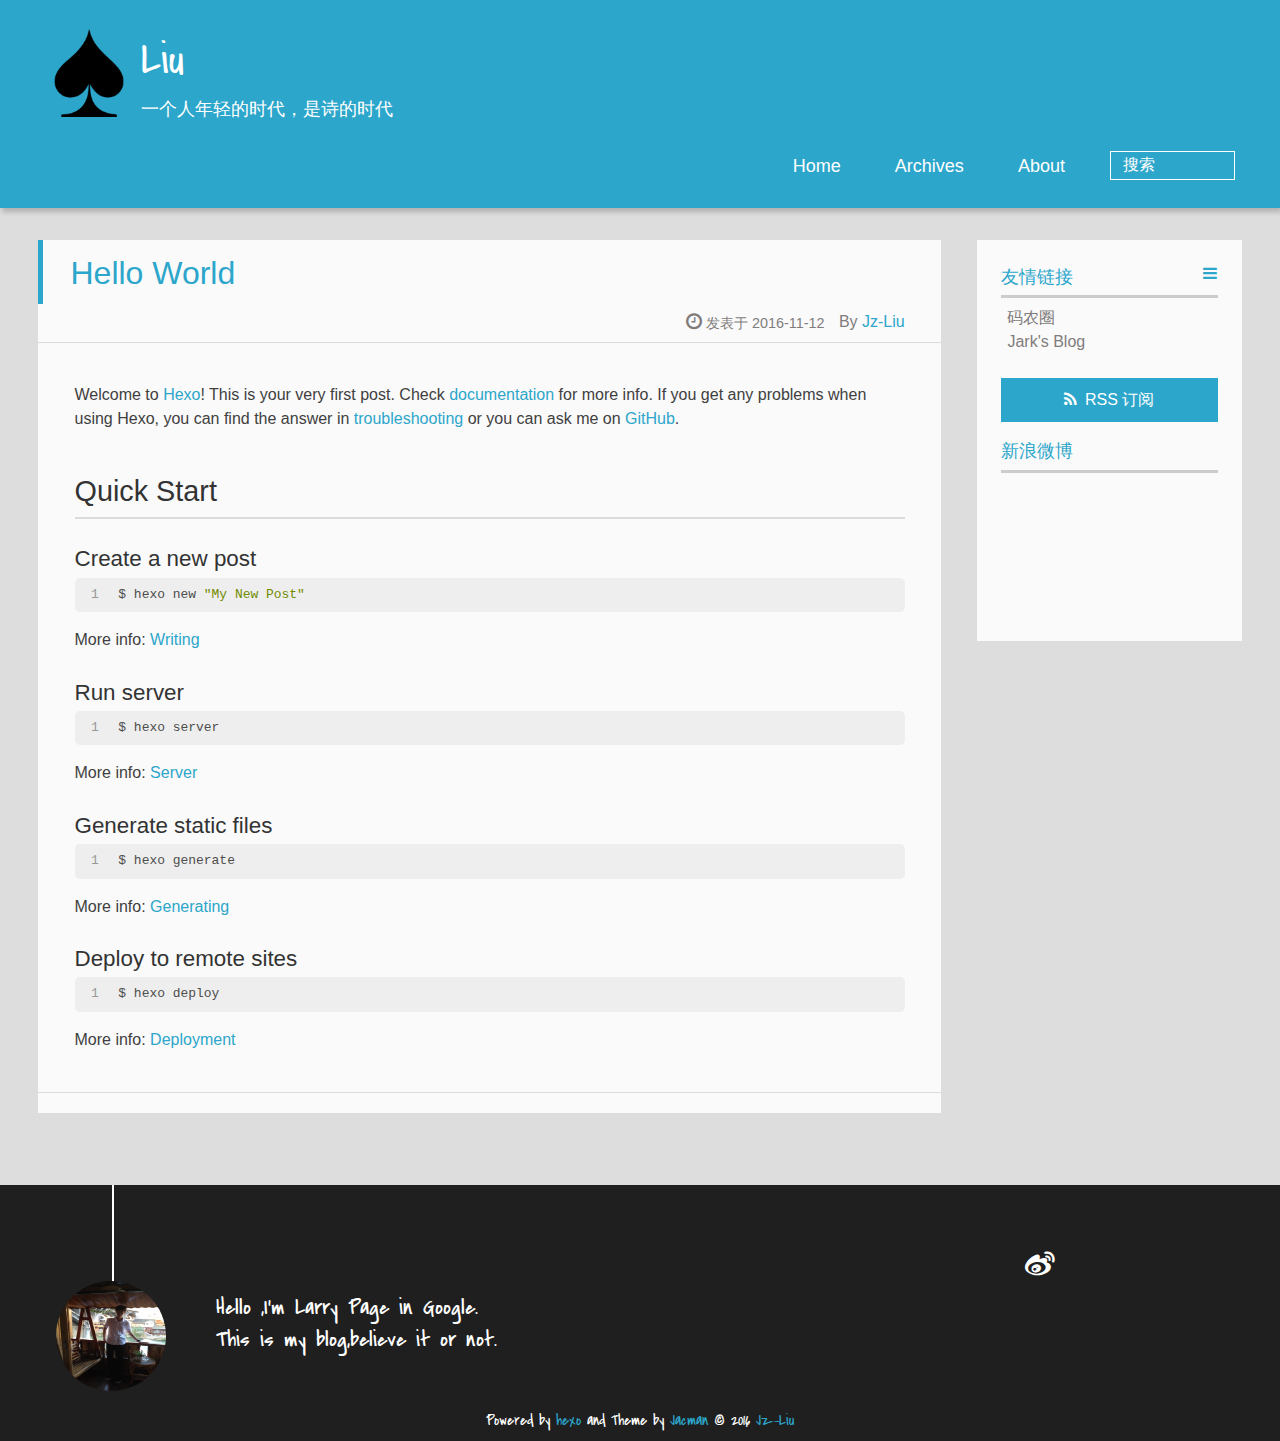
==== commit ef22f2fa: "Site updated: 2016-11-25 20:09:25" ====
--- a/index.html
+++ b/index.html
@@ -1,653 +1,345 @@
-<!DOCTYPE html>
-<html>
-    <head>
-    <!-- Title -->
-    
-    <title>
-        Liu
-    </title>
-    
-    <!-- Favicons -->
-    <link rel="icon shortcut" type="image/ico" href="/img/favicon.png">
-    <link rel="icon" sizes="192x192" href="/img/favicon.png">
-    <link rel="apple-touch-icon" href="/img/favicon.png">
-    
-    <!-- Meta & INfo -->
-    <meta charset="utf-8">
-    <meta http-equiv="X-UA-Compatible">
-    <meta name="viewport" content="width=device-width, initial-scale=1">
-    <meta name="theme-color" content="#039BE5">
+
+ <!DOCTYPE HTML>
+<html >
+<head>
+  <meta charset="UTF-8">
+  
+    <title>Liu</title>
+    <meta name="viewport" content="width=device-width, initial-scale=1,user-scalable=no">
+    
     <meta name="author" content="Jz-Liu">
+    
+
+    
     <meta name="description" content="前端路上的小白">
-    <meta name="keywords" content="null">
-    
-    <!--iOS -->
-    <meta name="viewport" content="width=device-width, initial-scale=1, user-scalable=no">
-    <meta name="apple-mobile-web-app-title" content="Title">
-    <meta name="apple-mobile-web-app-capable" content="yes">
-    <meta name="apple-mobile-web-app-status-bar-style" content="black">
-    <meta name="HandheldFriendly" content="True">
-    <meta name="MobileOptimized" content="480">
-    
-    <!-- Add to homescreen for Chrome on Android -->
-    <meta name="mobile-web-app-capable" content="yes">
-    
-    <!-- Add to homescreen for Safari on iOS -->
-    <meta name="apple-mobile-web-app-capable" content="yes">
-    <meta name="apple-mobile-web-app-status-bar-style" content="black">
-    <meta name="apple-mobile-web-app-title" content="Liu">
-    
-    <!-- The Open Graph protocol -->
-    <meta property="og:url" content="http://yoursite.com">
-    <meta property="og:type" content="blog">
-    <meta property="og:title" content="Liu">
-    <meta property="og:description" content="前端路上的小白">
-    
-     <!--[if lte IE 9]>
-        <link rel="stylesheet" href="/css/ie-blocker.css">
-        
-        
-            <script src="/js/ie-blocker.en.js"></script>
-        
-    <![endif]-->
-    
-    <!-- Import CSS -->
-    <link rel="stylesheet" href="/css/material.min.css">
-    <link rel="stylesheet" href="/css/style.min.css">
-    <!-- Config CSS -->
-
-<!-- Theme Background -->
-
-    <style>
-        body{
-            background-color: #F5F5F5
-        }
-		
-        #scheme-Paradox .material-layout .something-else .mdl-card__supporting-text{
-            background-color: #fff;
-        }
-		
-        #scheme-Paradox .MD-burger-layer {
-            background-color: #666;
-        }
-		
-        #scheme-Paradox .material-back{
-            color: #666;
-        }
-		
-        .material-layout .material-post>.material-nav,
-		.material-layout .material-index>.material-nav,
-        .material-nav a,
-        #scheme-Paradox .material-post_container .material-back{
-            color: #666;
-        }
-    </style>
-
-
-
-
-<!-- Fade Effect -->
-
-    <style>
-        .fade {
-            transition: all 800ms linear;
-            -webkit-transform: translate3d(0,0,0);
-            -moz-transform: translate3d(0,0,0);
-            -ms-transform: translate3d(0,0,0);
-            -o-transform: translate3d(0,0,0);
-            transform: translate3d(0,0,0);
-            opacity: 1;
-        }
-
-        .fade.out{
-            opacity: 0;
-        }
-    </style>
-
-
-<!-- Other Styles -->
-<style>
-	body, html{
-		font-family: Roboto, "Helvetica Neue", Helvetica, "PingFang SC", "Hiragino Sans GB", "Microsoft YaHei", "微软雅黑", Arial, sans-serif;
-	}
+<meta property="og:type" content="website">
+<meta property="og:title" content="Liu">
+<meta property="og:url" content="http://yoursite.com/index.html">
+<meta property="og:site_name" content="Liu">
+<meta property="og:description" content="前端路上的小白">
+<meta name="twitter:card" content="summary">
+<meta name="twitter:title" content="Liu">
+<meta name="twitter:description" content="前端路上的小白">
+
+    
+    <link rel="alternative" href="/atom.xml" title="Liu" type="application/atom+xml">
+    
+    
+    <link rel="icon" href="/img/favicon.ico">
+    
+    
+    <link rel="apple-touch-icon" href="/img/jacman.jpg">
+    <link rel="apple-touch-icon-precomposed" href="/img/jacman.jpg">
+    
+    <link rel="stylesheet" href="/css/style.css">
+</head>
+
+  <body>
+    <header>
+      
+<div>
+		
+			<div id="imglogo">
+				<a href="/"><img src="/img/logo.png" alt="Liu" title="Liu"/></a>
+			</div>
+			
+			<div id="textlogo">
+				<h1 class="site-name"><a href="/" title="Liu">Liu</a></h1>
+				<h2 class="blog-motto">一个人年轻的时代，是诗的时代</h2>
+			</div>
+			<div class="navbar"><a class="navbutton navmobile" href="#" title="菜单">
+			</a></div>
+			<nav class="animated">
+				<ul>
+					<ul>
+					 
+						<li><a href="/">Home</a></li>
+					
+						<li><a href="/archives">Archives</a></li>
+					
+						<li><a href="/about">About</a></li>
+					
+					<li>
+ 					
+					<form class="search" action="//google.com/search" method="get" accept-charset="utf-8">
+						<label>Search</label>
+						<input type="search" id="search" name="q" autocomplete="off" maxlength="20" placeholder="搜索" />
+						<input type="hidden" name="q" value="site:yoursite.com">
+					</form>
+					
+					</li>
+				</ul>
+			</nav>			
+</div>
+    </header>
+    <div id="container">
+      <div id="main">
+
+   
+    
+    <article class="post-expand post" itemprop="articleBody"> 
+        <header class="article-info clearfix">
+  <h1 itemprop="name">
+    
+      <a href="/2016/11/12/hello-world/" title="Hello World" itemprop="url">Hello World</a>
+  </h1>
+  <p class="article-author">By
+       
+		<a href="/about" title="Jz-Liu" target="_blank" itemprop="author">Jz-Liu</a>
+		
+  <p class="article-time">
+    <time datetime="2016-11-12T03:28:35.452Z" itemprop="datePublished"> 发表于 2016-11-12</time>
+    
+  </p>
+</header>
+    <div class="article-content">
+        
+        <p>Welcome to <a href="https://hexo.io/" target="_blank" rel="external">Hexo</a>! This is your very first post. Check <a href="https://hexo.io/docs/" target="_blank" rel="external">documentation</a> for more info. If you get any problems when using Hexo, you can find the answer in <a href="https://hexo.io/docs/troubleshooting.html" target="_blank" rel="external">troubleshooting</a> or you can ask me on <a href="https://github.com/hexojs/hexo/issues" target="_blank" rel="external">GitHub</a>.</p>
+<h2 id="Quick-Start"><a href="#Quick-Start" class="headerlink" title="Quick Start"></a>Quick Start</h2><h3 id="Create-a-new-post"><a href="#Create-a-new-post" class="headerlink" title="Create a new post"></a>Create a new post</h3><figure class="highlight bash"><table><tr><td class="gutter"><pre><div class="line">1</div></pre></td><td class="code"><pre><div class="line">$ hexo new <span class="string">"My New Post"</span></div></pre></td></tr></table></figure>
+<p>More info: <a href="https://hexo.io/docs/writing.html" target="_blank" rel="external">Writing</a></p>
+<h3 id="Run-server"><a href="#Run-server" class="headerlink" title="Run server"></a>Run server</h3><figure class="highlight bash"><table><tr><td class="gutter"><pre><div class="line">1</div></pre></td><td class="code"><pre><div class="line">$ hexo server</div></pre></td></tr></table></figure>
+<p>More info: <a href="https://hexo.io/docs/server.html" target="_blank" rel="external">Server</a></p>
+<h3 id="Generate-static-files"><a href="#Generate-static-files" class="headerlink" title="Generate static files"></a>Generate static files</h3><figure class="highlight bash"><table><tr><td class="gutter"><pre><div class="line">1</div></pre></td><td class="code"><pre><div class="line">$ hexo generate</div></pre></td></tr></table></figure>
+<p>More info: <a href="https://hexo.io/docs/generating.html" target="_blank" rel="external">Generating</a></p>
+<h3 id="Deploy-to-remote-sites"><a href="#Deploy-to-remote-sites" class="headerlink" title="Deploy to remote sites"></a>Deploy to remote sites</h3><figure class="highlight bash"><table><tr><td class="gutter"><pre><div class="line">1</div></pre></td><td class="code"><pre><div class="line">$ hexo deploy</div></pre></td></tr></table></figure>
+<p>More info: <a href="https://hexo.io/docs/deployment.html" target="_blank" rel="external">Deployment</a></p>
+
+        
+        
+        <p class="article-more-link">
+          
+       </p>
+    </div>
+    <footer class="article-footer clearfix">
+<div class="article-catetags">
+
+
+</div>
+
+
+
+
+<div class="comments-count">
 	
-    a{
-        color: #039BE5
-    }
-    
-    .mdl-card__media,
-    #search-label,
-    #search-form-label:after,
-    #scheme-Paradox .hot_tags-count,
-    #scheme-Paradox .sidebar_archives-count,
-    #scheme-Paradox .sidebar-colored .sidebar-header,
-    #scheme-Paradox .sidebar-colored .sidebar-badge{
-        background-color: #039BE5 !important
-    }
-    
-	/* Sidebar User Drop Down Menu Text Color */
-	#scheme-Paradox .sidebar-colored .sidebar-nav>.dropdown>.dropdown-menu>li>a:hover,
-    #scheme-Paradox .sidebar-colored .sidebar-nav>.dropdown>.dropdown-menu>li>a:focus{
-        color: #039BE5 !important
-    }
-    
-    #post_entry-right-info,
-    .sidebar-colored .sidebar-nav li:hover > a,
-    .sidebar-colored .sidebar-nav li:hover > a i,
-    .sidebar-colored .sidebar-nav li > a:hover,
-    .sidebar-colored .sidebar-nav li > a:hover i,
-    .sidebar-colored .sidebar-nav li > a:focus i,
-    .sidebar-colored .sidebar-nav > .open > a,
-    .sidebar-colored .sidebar-nav > .open > a:hover,
-    .sidebar-colored .sidebar-nav > .open > a:focus,
-    #ds-reset #ds-ctx .ds-ctx-entry .ds-ctx-head a{
-        color: #039BE5 !important
-    }
-    
-    .toTop{
-        background: #00BCD4 !important
-    }
-</style>
-	<script src="/js/jquery.min.js"></script>
+</div>
+
+</footer>
+
+
+    </article>
+
+
+
+
+
+
+
+</div>
+      <div class="openaside"><a class="navbutton" href="#" title="显示侧边栏"></a></div>
+
+<div id="asidepart">
+<div class="closeaside"><a class="closebutton" href="#" title="隐藏侧边栏"></a></div>
+<aside class="clearfix">
+
+  
+
+
+  
+
+  
+
+  <div class="linkslist">
+  <p class="asidetitle">友情链接</p>
+    <ul>
+        
+          <li>
+            
+            	<a href="https://coderq.com" target="_blank" title="一个面向程序员交流分享的新一代社区">码农圈</a>
+            
+          </li>
+        
+          <li>
+            
+            	<a href="http://wuchong.me" target="_blank" title="Jark&#39;s Blog">Jark&#39;s Blog</a>
+            
+          </li>
+        
+    </ul>
+</div>
+
+  
+
+
+  <div class="rsspart">
+	<a href="/atom.xml" target="_blank" title="rss">RSS 订阅</a>
+</div>
+
+  <div class="weiboshow">
+  <p class="asidetitle">新浪微博</p>
+    <iframe width="100%" height="119" class="share_self"  frameborder="0" scrolling="no" src="http://widget.weibo.com/weiboshow/index.php?language=&width=0&height=119&fansRow=2&ptype=1&speed=0&skin=9&isTitle=1&noborder=1&isWeibo=0&isFans=0&uid=null&verifier=b3593ceb&dpc=1"></iframe>
+</div>
+
+
+</aside>
+</div>
+    </div>
+    <footer><div id="footer" >
 	
-	<!-- UC Browser Compatible-->
-	<script>
-		var agent = navigator.userAgent.toLowerCase();
-		if(agent.indexOf('ucbrowser')>0) {
-			document.write('<link rel="stylesheet" href="/css/uc.css">');
-		   alert('由于 UC 浏览器使用极旧的内核，而本网站使用了一些新的特性。\n为了您能更好的浏览，推荐使用 Chrome 或 Firefox 浏览器。');
-		}
-	</script>
-    
-    <!-- Custom Head -->
-    
-</head>
+	<div class="line">
+		<span></span>
+		<div class="author"></div>
+	</div>
 	
 	
-
-    <body id="scheme-Paradox">
-
-		
-        <div class="material-layout  mdl-js-layout has-drawer is-upgraded">
-				
+	<section class="info">
+		<p> Hello ,I&#39;m Larry Page in Google. <br/>
+			This is my blog,believe it or not.</p>
+	</section>
+	 
+	<div class="social-font" class="clearfix">
+		
+		<a href="http://weibo.com/2176287895" target="_blank" class="icon-weibo" title="微博"></a>
+		
+		
+		
+		
+		
+		
+		
+		
+		
+		
+	</div>
 			
-			
-            <!-- Main Container -->
-            <main class="material-layout__content" id="main">
-				
-                <!-- Top Anchor -->
-                <div id="top"></div>
-				
-				
-                <!-- Hamburger Button -->
-                <button class="MD-burger-icon sidebar-toggle">
-                    <span class="MD-burger-layer"></span>
-                </button>
-				
-				
-                <!-- Index Module -->
-<div class="material-index mdl-grid">
-	
-		<!-- Paradox Header -->
-		<!-- Daily pic -->
-<div class="mdl-card daily-pic mdl-cell mdl-cell--8-col index-top-block">
-    
-    <!-- Pic & Slogan -->
-    <div class="mdl-card__media mdl-color-text--grey-50" style="background-image:url(/img/daily_pic.png)">
-        <p class="index-top-block-slogan"><a href="#">Hi, nice to meet you</a></p>
-    </div>
-
-    <!-- Avatar & Name -->
-    <div class="mdl-card__supporting-text meta mdl-color-text--grey-600">
-        <!-- Author Avatar -->
-        <div id="author-avatar">
-            <img src="/img/avatar.png" width="32px" height="32px" alt="avatar">
-        </div>
-        <div>
-            <strong>Jz-Liu</strong>
-        </div>
-    </div>
-</div>
-
-		<!-- Blog info -->
-<div class="mdl-card something-else mdl-cell mdl-cell--8-col mdl-cell--4-col-desktop index-top-block">
-	
-    <!-- Search -->
-	
-	<!-- Google -->
-	<div class="mdl-textfield mdl-js-textfield mdl-textfield--expandable" method="post" action="">
-		<label id="search-label" class="mdl-button mdl-js-ripple-effect mdl-js-button mdl-button--fab mdl-color--accent mdl-shadow--4dp" for="search">
-			<i class="material-icons mdl-color-text--white" role="presentation">search</i>
-		</label>
-
-		<form id="search-form" method="get" action="//google.com/search" accept-charset="UTF-8" class="mdl-textfield__expandable-holder" target="_blank">
-			<input class="mdl-textfield__input search-input" type="search" name="q" id="search" placeholder="">
-			<label id="search-form-label" class="mdl-textfield__label" for="search"></label>
-			
-			<input type="hidden" name="sitesearch" value="http://yoursite.com">
-		</form>
+		
+
+		<p class="copyright">
+		Powered by <a href="http://hexo.io" target="_blank" title="hexo">hexo</a> and Theme by <a href="https://github.com/wuchong/jacman" target="_blank" title="Jacman">Jacman</a> © 2016 
+		
+		<a href="/about" target="_blank" title="Jz-Liu">Jz-Liu</a>
+		
+		
+		</p>
+</div>
+</footer>
+    <script src="/js/jquery-2.0.3.min.js"></script>
+<script src="/js/jquery.imagesloaded.min.js"></script>
+<script src="/js/gallery.js"></script>
+<script src="/js/jquery.qrcode-0.12.0.min.js"></script>
+
+<script type="text/javascript">
+$(document).ready(function(){ 
+  $('.navbar').click(function(){
+    $('header nav').toggleClass('shownav');
+  });
+  var myWidth = 0;
+  function getSize(){
+    if( typeof( window.innerWidth ) == 'number' ) {
+      myWidth = window.innerWidth;
+    } else if( document.documentElement && document.documentElement.clientWidth) {
+      myWidth = document.documentElement.clientWidth;
+    };
+  };
+  var m = $('#main'),
+      a = $('#asidepart'),
+      c = $('.closeaside'),
+      o = $('.openaside');
+  c.click(function(){
+    a.addClass('fadeOut').css('display', 'none');
+    o.css('display', 'block').addClass('fadeIn');
+    m.addClass('moveMain');
+  });
+  o.click(function(){
+    o.css('display', 'none').removeClass('beforeFadeIn');
+    a.css('display', 'block').removeClass('fadeOut').addClass('fadeIn');      
+    m.removeClass('moveMain');
+  });
+  $(window).scroll(function(){
+    o.css("top",Math.max(80,260-$(this).scrollTop()));
+  });
+  
+  $(window).resize(function(){
+    getSize(); 
+    if (myWidth >= 1024) {
+      $('header nav').removeClass('shownav');
+    }else{
+      m.removeClass('moveMain');
+      a.css('display', 'block').removeClass('fadeOut');
+      o.css('display', 'none');
+        
+    }
+  });
+});
+</script>
+
+
+
+
+
+
+
+
+
+
+<link rel="stylesheet" href="/fancybox/jquery.fancybox.css" media="screen" type="text/css">
+<script src="/fancybox/jquery.fancybox.pack.js"></script>
+<script type="text/javascript">
+$(document).ready(function(){ 
+  $('.article-content').each(function(i){
+    $(this).find('img').each(function(){
+      if ($(this).parent().hasClass('fancybox')) return;
+      var alt = this.alt;
+      if (alt) $(this).after('<span class="caption">' + alt + '</span>');
+      $(this).wrap('<a href="' + this.src + '" title="' + alt + '" class="fancybox"></a>');
+    });
+    $(this).find('.fancybox').each(function(){
+      $(this).attr('rel', 'article' + i);
+    });
+  });
+  if($.fancybox){
+    $('.fancybox').fancybox();
+  }
+}); 
+</script>
+
+
+
+<!-- Analytics Begin -->
+
+
+
+<script>
+var _hmt = _hmt || [];
+(function() {
+  var hm = document.createElement("script");
+  hm.src = "//hm.baidu.com/hm.js?e6d1f421bbc9962127a50488f9ed37d1";
+  var s = document.getElementsByTagName("script")[0]; 
+  s.parentNode.insertBefore(hm, s);
+})();
+</script>
+
+
+
+<!-- Analytics End -->
+
+<!-- Totop Begin -->
+
+	<div id="totop">
+	<a title="返回顶部"><img src="/img/scrollup.png"/></a>
 	</div>
-
-
-
-
-
-
-    <!-- LOGO -->
-    <div class="something-else-logo mdl-color--white mdl-color-text--grey-600">
-        <a href="null">
-            <img src="/img/logo.png" alt="logo" />
-        </a>
-    </div>
-
-    <!-- Infomation -->
-    <div class="mdl-card__supporting-text meta meta--fill mdl-color-text--grey-600">
-        <!-- Blog Title -->
-        <div>
-            <strong>Liu</strong>
-        </div>
-        <div class="section-spacer"></div>
-        
-        <!-- Pages -->
-        <button id="show-pages-button" class="mdl-button mdl-js-button mdl-js-ripple-effect mdl-button--icon">
-            <i class="material-icons" role="presentation">view_carousel</i>
-            <span class="visuallyhidden">Pages</span>
-        </button>
-        <ul class="mdl-menu mdl-js-menu mdl-menu--bottom-right" for="show-pages-button">
-            
-        </ul>
-        
-        <!-- Menu -->
-        <button id="menubtn" class="mdl-button mdl-js-button mdl-js-ripple-effect mdl-button--icon">
-            <i class="material-icons" role="presentation">more_vert</i>
-            <span class="visuallyhidden">show menu</span>
-        </button>
-        <ul class="mdl-menu mdl-js-menu mdl-menu--bottom-right" for="menubtn">
-            
-            <a class="index_share-link" href="null">
-                <li class="mdl-menu__item mdl-js-ripple-effect">
-                    Article RSS
-                </li>
-            </a>
-            <a class="index_share-link" href="https://twitter.com/intent/tweet?text=Liu&url=http://yoursite.com/&via=Jz-Liu" target="_blank">
-                <li class="mdl-menu__item mdl-js-ripple-effect">
-                    Share to Twitter
-                </li>
-            </a>
-            <a class="index_share-link" href="https://plus.google.com/share?url=http://yoursite.com/" target="_blank">
-                <li class="mdl-menu__item mdl-js-ripple-effect">
-                    Share to Google+
-                </li>
-            </a>
-            <a class="index_share-link" href="http://service.weibo.com/share/share.php?appkey=&title=Liu&url=http://yoursite.com/&pic=&searchPic=false&style=simple" target="_blank">
-                <li class="mdl-menu__item mdl-js-ripple-effect">
-                    Share to Weibo
-                </li>
-            </a>
-        </ul>
-    </div>
-</div>
-
-	
-    
-    
-		
-			<!-- Paradox Thumbnail -->
-        	<div class="post_entry-module mdl-card mdl-cell mdl-cell--12-col fade out">
-    
-    <!-- Post Thumbnail -->
-	
-		
-			<!-- Random Thumbnail -->
-			<div class="post_thumbnail-random mdl-card__media mdl-color-text--grey-50">
-		
-	
-				
-		<!-- Post Title -->
-		<p class="article-headline-p"><a href="/2016/11/12/hello-world/">Hello World</a></p>
-	</div>
-
-    <!-- Post Excerpt -->
-    <div class="mdl-color-text--grey-600 mdl-card__supporting-text post_entry-content">
-        
-          Welcome to Hexo
-        
-        &nbsp;&nbsp;&nbsp;
-        <span>
-            <a href="/2016/11/12/hello-world/" target="_self">Continue Reading</a>
-        </span>
-    </div>
-    <!-- Post_entry Info-->
-    <div id="post_entry-info">
-        <div id="post_entry-left-info" class="mdl-card__supporting-text meta mdl-color-text--grey-600 ">
-            <!-- Author Avatar -->
-            <div id="author-avatar">
-                <img src="/img/avatar.png" width="44px" height="44px" alt="Jz-Liu's avatar">
-            </div>
-            <div>
-                <strong>Jz-Liu</strong>
-                <span>Nov 12, 2016</span>
-            </div>
-        </div>
-        <div id="post_entry-right-info">
-            <!-- Category -->
-            <span class="post_entry-category">
-                
-            </span>
-            
-            
-            
-            <!-- Post Views -->
-            <span class="post_entry-views">
-                
-            </span>
-        </div>
-    </div>
-            
-</div>
-
-		
-		
-    
-    
-	
-		<script>
-    
-    var randomNum;
-    
-    var locatePost = $(".something-else").next();
-    for(var i=0; i < 10; i++){
-        
-        randomNum = Math.floor(Math.random() * 5 + 1);
-        
-        locatePost.children(".post_thumbnail-random").attr('id', 'random_thumbnail-'+randomNum);
-        locatePost.children(".post_thumbnail-random").css('background-image', 'url(' + '/img/random/' + randomNum + '.png' + ')')
-        
-        locatePost = locatePost.next();
-    }
-    
-</script>
-
-	
-
-</div>
-
-				
-				
-					<!-- Overlay For Active Sidebar -->
-<div class="sidebar-overlay "></div>
-
-<!-- Material sidebar -->
-<aside id="sidebar" class="sidebar sidebar-colored  sidebar-fixed-left" role="navigation">
-	<div id="sidebar-main">
-	    <!-- Sidebar Header -->
-		<div class="sidebar-header header-cover" style="background-image: url(/img/sidebar_header.png);">
-    <!-- Top bar -->
-    <div class="top-bar"></div>
-
-    <!-- Sidebar toggle button -->
-    <button type="button" class="sidebar-toggle mdl-button mdl-js-button mdl-js-ripple-effect mdl-button--icon" style="display: initial;" data-upgraded=",MaterialButton,MaterialRipple">
-    <i class="material-icons">clear_all</i>
-    <span class="mdl-button__ripple-container"><span class="mdl-ripple"></span></span></button>
-
-    <!-- Sidebar Avatar -->
-    <div class="sidebar-image">
-        <img src="/img/avatar.png" alt="Jz-Liu's avatar">
-    </div>
-
-    <!-- Sidebar Email -->
-    <a data-toggle="dropdown" class="sidebar-brand" href="#settings-dropdown">
-        youremail@email.com
-        <b class="caret"></b>
-    </a>
-</div>
-
-		<!-- Sidebar Navigation  -->
-		<ul class="nav sidebar-nav">
-    <!-- User dropdown  -->
-    <li class="dropdown">
-        <ul id="settings-dropdown" class="dropdown-menu">
-			
-                <li>
-                    <a href="#" target="_blank" title="Email Me">
-						<i class="material-icons sidebar-material-icons sidebar-indent-left1pc-element">email</i>
-                        Email Me
-                    </a>
-                </li>
-            
-        </ul>
-    </li>
-
-    <!-- Homepage -->
-    <li id="sidebar-first-li">
-        <a href="/" target="_self">
-            <i class="material-icons sidebar-material-icons">home</i>
-             Home
-        </a>
-    </li>
-
-    <!-- I'm Feeling Lucky -->
-<!--
-    <li class="dropdown">
-        <a href="" target="_self">
-            <i class="material-icons sidebar-material-icons">explore</i>
-             sidebar.imlucky
-        </a>
-    </li>
--->
-
-	
-    <!-- Archives  -->
-    <li class="dropdown">
-        <a href="#" class="ripple-effect dropdown-toggle" data-toggle="dropdown">
-            <i class="material-icons sidebar-material-icons">inbox</i>
-             Archives
-            <b class="caret"></b>
-        </a>
-        <ul class="dropdown-menu">
-            <li>
-            <a class="sidebar_archives-link" href="/archives/2016/11/">November 2016<span class="sidebar_archives-count">1</span></a>
-        </ul>
-    </li>
-
-    <!-- Divider -->
-    <li class="divider"></li>
-
-
-    <!-- Pages  -->
-	
-
-    <!-- Article Numebr  -->
-    <li>
-        <a href="#">
-             Article Number
-             <span class="sidebar-badge">1</span>
-        </a>
-    </li>
-</ul>
-
-		<!-- Sidebar Divider -->
-		<div class="sidebar-divider"></div>
-
-		<!-- Sidebar Footer -->
-		<!-- 
-I'm glad you use this theme, the development is no so easy, I hope you can keep the copyright, I will thank you so much.
-If you still want to delete the copyrights, could you still retain the first one? Which namely "Theme Material"
-It will not impact the appearance and can give developers a lot of support :)
-
-很高兴您使用并喜欢该主题，开发不易 十分谢谢与希望您可以保留一下版权声明。
-如果您仍然想删除的话 能否只保留第一项呢？即 "Theme Material"
-它不会影响美观并可以给开发者很大的支持。 :) 
--->
-
-<!-- Theme Material -->
-<a href="https://github.com/viosey/hexo-theme-material"  class="sidebar-footer-text-a" target="_blank">
-	<div class="sidebar-text mdl-button mdl-js-button mdl-js-ripple-effect sidebar-footer-text-div" data-upgraded=",MaterialButton,MaterialRipple">
-		Theme - Material
-		<span class="sidebar-badge badge-circle">i</span>
-	</div>
-</a>
-
-<!-- Help & Support -->
-<!--
-<a href="mailto:hiviosey@gmail.com" class="sidebar-footer-text-a">
-    <div class="sidebar-text mdl-button mdl-js-button mdl-js-ripple-effect sidebar-footer-text-div" data-upgraded=",MaterialButton,MaterialRipple">
-		sidebar.help
-		<span class="mdl-button__ripple-container">
-			<span class="mdl-ripple"></span>
-		</span>
-	</div>
-</a>
--->
-
-<!-- Feedback -->
-<!--
-<a href="https://github.com/viosey/hexo-theme-material/issues" target="_blank" class="sidebar-footer-text-a">
-    <div class="sidebar-text mdl-button mdl-js-button mdl-js-ripple-effect sidebar-footer-text-div" data-upgraded=",MaterialButton,MaterialRipple">
-         sidebar.feedback
-                    <span class="mdl-button__ripple-container"><span class="mdl-ripple"></span></span></div>
-</a>
--->
-
-<!-- Abount Theme -->
-<!--
-<a href="https://blog.viosey.com/index.php/Material.html" target="_blank" class="sidebar-footer-text-a">
-    <div class="sidebar-text mdl-button mdl-js-button mdl-js-ripple-effect sidebar-footer-text-div" data-upgraded=",MaterialButton,MaterialRipple">
-         sidebar.about_theme
-        <span class="mdl-button__ripple-container"><span class="mdl-ripple"></span></span></div>
-</a>-->
-
-	</div>
-    
-    <!-- Sidebar Sponsor -->
-    
-
-
-</aside>
-
-				
-				
-				
-					<!-- Footer Top Button -->
-					<div class="toTop-wrap">
-    <a href="#top" class="toTop">
-        <i class="material-icons footer_top-i">expand_less</i>
-    </a>
-</div>
-				
-				
-				<!--Footer-->
-<footer class="mdl-mini-footer" id="bottom">
-	
-	
-		<!-- Paradox Footer Left Section -->
-		<div class="mdl-mini-footer--left-section sns-list">
-    <!-- Twitter -->
-    
-    <a href="https://twitter.com/twitter" target="view_window"><button class="mdl-mini-footer--social-btn social-btn" style="background-image: url(/img/footer/footer_ico-twitter.png);">
-        <span class="visuallyhidden">Twitter</span>
-    </button></a>
-    
-    
-    <!-- Facebook -->
-    
-    <a href="https://www.facebook.com/facebook" target="view_window"><button class="mdl-mini-footer--social-btn social-btn" style="background-image: url(/img/footer/footer_ico-facebook.png);">
-        <span class="visuallyhidden">Facebook</span>
-    </button></a>
-    
-    
-    <!-- Google + -->
-    
-    <a href="https://www.google.com/" target="view_window"><button class="mdl-mini-footer--social-btn social-btn" style="background-image: url(/img/footer/footer_ico-gplus.png);">
-        <span class="visuallyhidden">Google Plus</span>
-    </button></a>
-    
-    
-    <!-- Weibo -->
-    
-    
-    
-    <!-- Instagram -->
-    
-    
-    
-    <!-- Tumblr -->
-    
-    
-    
-    <!-- Github -->
-    
-    
-</div>
-
-
-		<!--Copyright-->
-		<div id="copyright">Copyright&nbsp;©&nbsp;<script type="text/javascript">var fd = new Date();document.write(fd.getFullYear());</script>&nbsp;Liu</div>
-
-		<!-- Paradox Footer Right Section -->
-
-		<!-- 
-		I'm glad you use this theme, the development is no so easy, I hope you can keep the copyright.
-		It will not impact the appearance and can give developers a lot of support :)
-
-		很高兴您使用该主题，开发不易，希望您可以保留一下版权声明。
-		它不会影响美观并可以给开发者很大的支持。 :) 
-		-->
-
-		<div class="mdl-mini-footer--right-section">
-			<div>
-				<div class="footer-develop-div">Powered by <a href="https://hexo.io" target="_blank" class="footer-develop-a">Hexo</a></div>
-				<div class="footer-develop-div">Theme - <a href="https://github.com/viosey/hexo-theme-material" target="_blank" class="footer-develop-a">Material</a></div>
-			</div>
-		</div>
-	
-    
-</footer>
-                
-				<!-- Import File -->
-<script src="/js/js.min.js"></script>
-<script src="/js/nprogress.js"></script>
-
-<script type="text/javascript">
-    NProgress.configure({
-        showSpinner: true
-    });
-    NProgress.start();
-    
-    $('#nprogress .bar').css({
-        'background': '#FF4081'
-    });
-    $('#nprogress .peg').css({
-        'box-shadow': '0 0 10px #FF4081, 0 0 15px #FF4081'
-    });
-    $('#nprogress .spinner-icon').css({
-        'border-top-color': '#FF4081',
-        'border-left-color': '#FF4081'
-    });
-    
-    setTimeout(function() {
-        NProgress.done();
-        $('.fade').removeClass('out');
-    }, 800);
-</script>
-
-
-
-
-
-
-
-
-
-
-
-
-
-
-            </main>
-        </div>
-		
-    </body>
-		
-	
-</html>
+	<script src="/js/totop.js"></script>
+
+<!-- Totop End -->
+
+<!-- MathJax Begin -->
+<!-- mathjax config similar to math.stackexchange -->
+
+
+<!-- MathJax End -->
+
+<!-- Tiny_search Begin -->
+
+<!-- Tiny_search End -->
+
+  </body>
+ </html>
--- a/css/style.css
+++ b/css/style.css
@@ -0,0 +1,2360 @@
+html,
+body,
+div,
+span,
+applet,
+object,
+iframe,
+h1,
+h2,
+h3,
+h4,
+h5,
+h6,
+p,
+blockquote,
+pre,
+a,
+abbr,
+acronym,
+address,
+big,
+cite,
+code,
+del,
+dfn,
+em,
+img,
+ins,
+kbd,
+q,
+s,
+samp,
+small,
+strike,
+strong,
+sub,
+sup,
+tt,
+var,
+dl,
+dt,
+dd,
+ol,
+ul,
+li,
+fieldset,
+form,
+label,
+legend,
+table,
+caption,
+tbody,
+tfoot,
+thead,
+tr,
+th,
+td {
+  margin: 0;
+  padding: 0;
+  border: 0;
+  outline: 0;
+  font-weight: inherit;
+  font-style: inherit;
+  font-family: inherit;
+  font-size: 100%;
+  vertical-align: baseline;
+}
+body {
+  line-height: 1;
+  color: #000;
+  background: #fff;
+}
+ol,
+ul {
+  list-style: none;
+}
+table {
+  border-collapse: separate;
+  border-spacing: 0;
+  vertical-align: middle;
+}
+caption,
+th,
+td {
+  text-align: left;
+  font-weight: normal;
+  vertical-align: middle;
+}
+a img {
+  border: none;
+}
+/* custom Font*/
+@font-face {
+  font-family: "covered_by_your_graceregular";
+  font-weight: normal;
+  font-style: normal;
+  src: url("../font/coveredbyyourgrace-webfont.eot");
+  src: url("../font/coveredbyyourgrace-webfont.eot?#iefix") format('embedded-opentype'), url("../font/coveredbyyourgrace-webfont.svg#covered_by_your_graceregular") format('svg'), url("../font/coveredbyyourgrace-webfont.woff") format('woff'), url("../font/coveredbyyourgrace-webfont.ttf") format('truetype');
+}
+/* icon Font */
+@font-face {
+  font-family: "FontAwesome";
+  font-style: normal;
+  font-weight: normal;
+  src: url("../font/fontawesome-webfont.eot?v=#4.0.3");
+  src: url("../font/fontawesome-webfont.eot?#iefix&v=#4.0.3") format("embedded-opentype"), url("../font/fontawesome-webfont.woff?v=#4.0.3") format("woff"), url("../font/fontawesome-webfont.ttf?v=#4.0.3") format("truetype"), url("../font/fontawesome-webfont.svg#fontawesomeregular?v=#4.0.3") format("svg");
+}
+@font-face {
+  font-family: "fontdiao";
+  font-weight: normal;
+  font-style: normal;
+  src: url("../font/fontdiao.eot");
+  src: url("../font/fontdiao.eot?#iefix") format('embedded-opentype'), url("../font/fontdiao.svg#fontdiao") format('svg'), url("../font/fontdiao.woff") format('woff'), url("../font/fontdiao.ttf") format('truetype');
+}
+/* Public style */
+* {
+  -webkit-margin-before: 0;
+  -webkit-margin-after: 0;
+}
+body {
+  background: #ddd;
+  font-family: "Helvetica Neue", "Helvetica", "Microsoft YaHei", "WenQuanYi Micro Hei", Arial, sans-serif;
+  font-size: 100%;
+  color: #817c7c;
+  line-height: 1.5;
+  min-height: 100vh;
+  display: -webkit-flex;
+  display: -webkit-box;
+  display: -moz-box;
+  display: -webkit-flex;
+  display: -ms-flexbox;
+  display: box;
+  display: flex;
+  -webkit-flex-direction: column;
+  -webkit-box-orient: vertical;
+  -moz-box-orient: vertical;
+  -o-box-orient: vertical;
+  -webkit-flex-direction: column;
+  -ms-flex-direction: column;
+  flex-direction: column;
+}
+iframe {
+  margin-top: 10px;
+}
+small {
+  font-size: 80%;
+}
+sub,
+sup {
+  font-size: 75%;
+  line-height: 0;
+  position: relative;
+  vertical-align: baseline;
+}
+sup {
+  top: -0.5em;
+  padding-left: 0.3em;
+}
+sub {
+  bottom: -0.25em;
+}
+a {
+  text-decoration: none;
+  color: #817c7c;
+}
+a:hover,
+a:focus {
+  outline: 0;
+  text-decoration: none;
+  -webkit-transition: color 0.25s, background 0.5s;
+  -moz-transition: color 0.25s, background 0.5s;
+  -o-transition: color 0.25s, background 0.5s;
+  -ms-transition: color 0.25s, background 0.5s;
+  transition: color 0.25s, background 0.5s;
+}
+a:hover:before {
+  -webkit-transition: color 0.25s, background 0.5s;
+  -moz-transition: color 0.25s, background 0.5s;
+  -o-transition: color 0.25s, background 0.5s;
+  -ms-transition: color 0.25s, background 0.5s;
+  transition: color 0.25s, background 0.5s;
+}
+input:focus {
+  outline: none;
+}
+input,
+button {
+  margin: 0;
+  padding: 0;
+}
+input::-moz-focus-inner,
+button::-moz-focus-inner {
+  border: 0;
+  padding: 0;
+}
+h1 {
+  font-size: 1.5em;
+}
+.fa {
+  display: inline-block;
+  font-family: FontAwesome;
+  font-style: normal;
+  font-weight: normal;
+  line-height: 1;
+  -webkit-font-smoothing: antialiased;
+  -moz-osx-font-smoothing: grayscale;
+}
+.clearfix {
+  zoom: 1;
+}
+.clearfix:before,
+.clearfix:after {
+  content: "";
+  display: table;
+}
+.clearfix:after {
+  clear: both;
+}
+::-webkit-input-placeholder {
+  color: #fff;
+  padding: 2px 0 0 4px;
+}
+::-moz-placeholder {
+  color: #fff;
+  padding: 2px 0 0 4px;
+}
+:-ms-input-placeholder {
+  color: #fff;
+  padding: 2px 0 0 4px;
+}
+::-webkit-input-placeholder::before {
+  font-family: "FontAwesome";
+  -webkit-font-smoothing: antialiased;
+  -moz-osx-font-smoothing: grayscale;
+  content: "\f002";
+  padding-right: 4px;
+}
+::-moz-placeholder:before {
+  font-family: "FontAwesome";
+  -webkit-font-smoothing: antialiased;
+  -moz-osx-font-smoothing: grayscale;
+  content: "\f002";
+  padding-right: 4px;
+}
+:-ms-input-placeholder::before {
+  font-family: "FontAwesome";
+  -webkit-font-smoothing: antialiased;
+  -moz-osx-font-smoothing: grayscale;
+  content: "\f002";
+  padding-right: 4px;
+}
+input[type="search"]::-webkit-search-cancel-button,
+input[type="search"]::-webkit-search-decoration {
+  -webkit-appearance: none;
+}
+::-webkit-search-cancel-button:after {
+  font-family: "FontAwesome";
+  -webkit-font-smoothing: antialiased;
+  -moz-osx-font-smoothing: grayscale;
+  content: '\f00d';
+  color: #fff;
+  padding-right: 4px;
+}
+/* css3 animate */
+.animated {
+  -webkit-animation-fill-mode: both;
+  -moz-animation-fill-mode: both;
+  -o-animation-fill-mode: both;
+  -ms-animation-fill-mode: both;
+  animation-fill-mode: both;
+  -webkit-animation-duration: 1s;
+  -moz-animation-duration: 1s;
+  -o-animation-duration: 1s;
+  -ms-animation-duration: 1s;
+  animation-duration: 1s;
+}
+@-webkit-keyframes fadeIn {
+  0% {
+    opacity: 0;
+    -ms-filter: "progid:DXImageTransform.Microsoft.Alpha(Opacity=0)";
+    filter: alpha(opacity=0);
+  }
+  100% {
+    opacity: 1;
+    -ms-filter: none;
+    filter: none;
+  }
+}
+.fadeIn {
+  -webkit-animation-name: fadeIn;
+  -moz-animation-name: fadeIn;
+  -o-animation-name: fadeIn;
+  -ms-animation-name: fadeIn;
+  animation-name: fadeIn;
+}
+.fadeOut {
+  -webkit-animation-name: fadeOut;
+  -moz-animation-name: fadeOut;
+  -o-animation-name: fadeOut;
+  -ms-animation-name: fadeOut;
+  animation-name: fadeOut;
+}
+@-moz-keyframes fadeInDown {
+  0% {
+    opacity: 0;
+    -ms-filter: "progid:DXImageTransform.Microsoft.Alpha(Opacity=0)";
+    filter: alpha(opacity=0);
+    -webkit-transform: translateY(-20px);
+    -moz-transform: translateY(-20px);
+    -o-transform: translateY(-20px);
+    -ms-transform: translateY(-20px);
+    transform: translateY(-20px);
+  }
+  100% {
+    opacity: 1;
+    -ms-filter: none;
+    filter: none;
+    -webkit-transform: translateY(0);
+    -moz-transform: translateY(0);
+    -o-transform: translateY(0);
+    -ms-transform: translateY(0);
+    transform: translateY(0);
+  }
+}
+@-webkit-keyframes fadeInDown {
+  0% {
+    opacity: 0;
+    -ms-filter: "progid:DXImageTransform.Microsoft.Alpha(Opacity=0)";
+    filter: alpha(opacity=0);
+    -webkit-transform: translateY(-20px);
+    -moz-transform: translateY(-20px);
+    -o-transform: translateY(-20px);
+    -ms-transform: translateY(-20px);
+    transform: translateY(-20px);
+  }
+  100% {
+    opacity: 1;
+    -ms-filter: none;
+    filter: none;
+    -webkit-transform: translateY(0);
+    -moz-transform: translateY(0);
+    -o-transform: translateY(0);
+    -ms-transform: translateY(0);
+    transform: translateY(0);
+  }
+}
+@-o-keyframes fadeInDown {
+  0% {
+    opacity: 0;
+    -ms-filter: "progid:DXImageTransform.Microsoft.Alpha(Opacity=0)";
+    filter: alpha(opacity=0);
+    -webkit-transform: translateY(-20px);
+    -moz-transform: translateY(-20px);
+    -o-transform: translateY(-20px);
+    -ms-transform: translateY(-20px);
+    transform: translateY(-20px);
+  }
+  100% {
+    opacity: 1;
+    -ms-filter: none;
+    filter: none;
+    -webkit-transform: translateY(0);
+    -moz-transform: translateY(0);
+    -o-transform: translateY(0);
+    -ms-transform: translateY(0);
+    transform: translateY(0);
+  }
+}
+@keyframes fadeInDown {
+  0% {
+    opacity: 0;
+    -ms-filter: "progid:DXImageTransform.Microsoft.Alpha(Opacity=0)";
+    filter: alpha(opacity=0);
+    -webkit-transform: translateY(-20px);
+    -moz-transform: translateY(-20px);
+    -o-transform: translateY(-20px);
+    -ms-transform: translateY(-20px);
+    transform: translateY(-20px);
+  }
+  100% {
+    opacity: 1;
+    -ms-filter: none;
+    filter: none;
+    -webkit-transform: translateY(0);
+    -moz-transform: translateY(0);
+    -o-transform: translateY(0);
+    -ms-transform: translateY(0);
+    transform: translateY(0);
+  }
+}
+body >header {
+  width: 100%;
+  -webkit-box-shadow: 2px 4px 5px rgba(3,3,3,0.2);
+  box-shadow: 2px 4px 5px rgba(3,3,3,0.2);
+  background: url("../") center #2ca6cb;
+  color: #fff;
+  padding: 1em 0 0.8em;
+}
+@media only screen and (min-width: 1024px) {
+  body >header {
+    padding: 1.8em 0 1.5em;
+  }
+}
+body >header >div {
+  width: 95%;
+  margin: 0 auto;
+  position: relative;
+  overflow: hidden;
+}
+@media only screen and (min-width: 1024px) {
+  body >header >div {
+    width: 93%;
+  }
+}
+body >header a {
+  display: block;
+  color: #fff;
+}
+#imglogo {
+  float: left;
+  width: 4em;
+  height: 4em;
+}
+@media only screen and (min-width: 768px) {
+  #imglogo {
+    width: 5em;
+  }
+}
+@media only screen and (min-width: 1024px) {
+  #imglogo {
+    width: 5.5em;
+  }
+}
+#imglogo img {
+  width: 4em;
+}
+@media only screen and (min-width: 768px) {
+  #imglogo img {
+    width: 5em;
+  }
+}
+@media only screen and (min-width: 1024px) {
+  #imglogo img {
+    width: 5.5em;
+  }
+}
+#textlogo {
+  float: left;
+  width: 75%;
+  margin-left: 0.5em;
+}
+#textlogo h1.site-name {
+  width: 86%;
+  font-family: "covered_by_your_graceregular";
+  font-size: 200%;
+  line-height: 1.5;
+  -webkit-font-smoothing: antialiased;
+  -moz-osx-font-smoothing: grayscale;
+}
+@media only screen and (min-width: 768px) {
+  #textlogo h1.site-name {
+    font-size: 240%;
+  }
+}
+@media only screen and (min-width: 1024px) {
+  #textlogo h1.site-name {
+    font-size: 280%;
+  }
+}
+#textlogo h2.blog-motto {
+  font-size: 0.7em;
+  font-weight: normal;
+}
+@media only screen and (min-width: 768px) {
+  #textlogo h2.blog-motto {
+    font-size: 100%;
+  }
+}
+@media only screen and (min-width: 1024px) {
+  #textlogo h2.blog-motto {
+    font-size: 110%;
+  }
+}
+.navbar {
+  position: absolute;
+  width: 2em;
+  right: 0em;
+  top: 1em;
+  padding: 0.5em;
+}
+@media only screen and (min-width: 1024px) {
+  .navbar {
+    display: none;
+  }
+}
+.navbutton::before {
+  font-family: "FontAwesome";
+  -webkit-font-smoothing: antialiased;
+  -moz-osx-font-smoothing: grayscale;
+  content: "\f0c9";
+}
+.navmobile::before {
+  padding-left: 1em;
+}
+header nav {
+  float: left;
+  width: 100%;
+  font-size: 112.5%;
+  padding-top: 0.5em;
+  max-height: 0.01em;
+  -webkit-transition: max-height 1s ease-out;
+  -moz-transition: max-height 1s ease-out;
+  -o-transition: max-height 1s ease-out;
+  -ms-transition: max-height 1s ease-out;
+  transition: max-height 1s ease-out;
+}
+@media only screen and (min-width: 568px) {
+  header nav {
+    width: 50%;
+  }
+}
+@media only screen and (min-width: 1024px) {
+  header nav {
+    float: right;
+    width: auto;
+    margin-top: 1em;
+    max-height: none;
+  }
+}
+@media only screen and (min-width: 1024px) {
+  header nav ul {
+    float: right;
+  }
+}
+@media only screen and (min-width: 1024px) {
+  header nav ul li {
+    float: left;
+  }
+}
+header nav ul li a {
+  padding: 0.2em 0 0.2em 1em;
+}
+@media only screen and (min-width: 1024px) {
+  header nav ul li a {
+    padding: 0.2em 1.5em;
+  }
+}
+header nav ul li a:hover {
+  background: #1b7f9e;
+  color: #e9cd4c;
+}
+.shownav {
+  max-height: 40em;
+}
+.search {
+  padding: 0.1em 0 0 1em;
+}
+.search input {
+  -webkit-appearance: textfield;
+  font-size: 0.87em;
+  line-height: 1.7;
+  border: 1px solid #fff;
+  color: #fff;
+  background: transparent;
+  width: 80%;
+  padding-left: 0.5em;
+}
+@media only screen and (min-width: 1024px) {
+  .search input {
+    width: 8em;
+    -webkit-transition: 0.5s width;
+    -moz-transition: 0.5s width;
+    -o-transition: 0.5s width;
+    -ms-transition: 0.5s width;
+    transition: 0.5s width;
+  }
+  .search input:focus {
+    width: 15em;
+  }
+}
+.search label {
+  display: none;
+}
+/* index layout */
+#container {
+  -webkit-flex: 1;
+  width: 95%;
+  margin: 0 auto;
+  overflow: hidden;
+}
+@media only screen and (min-width: 768px) {
+  #container {
+    width: 96%;
+  }
+}
+@media only screen and (min-width: 1024px) {
+  #container {
+    width: 94%;
+  }
+}
+@media only screen and (min-width: 1560px) {
+  #container {
+    width: 82%;
+  }
+}
+#main {
+  margin: 1em 0 0;
+  line-height: 1.8;
+}
+@media only screen and (min-width: 1024px) {
+  #main {
+    margin: 2em 0 0;
+    width: 75%;
+    float: left;
+    -webkit-transition: margin 0.5s ease-out;
+    -moz-transition: margin 0.5s ease-out;
+    -o-transition: margin 0.5s ease-out;
+    -ms-transition: margin 0.5s ease-out;
+    transition: margin 0.5s ease-out;
+  }
+}
+#main section.post {
+  background: #fafafa;
+  margin-bottom: 0.125em;
+}
+#main section.post a {
+  display: block;
+  border-left: 0.5em solid #ccc;
+  -webkit-transition: border-left 0.45s;
+  -moz-transition: border-left 0.45s;
+  -o-transition: border-left 0.45s;
+  -ms-transition: border-left 0.45s;
+  transition: border-left 0.45s;
+  padding: 0.5em;
+}
+@media only screen and (min-width: 768px) {
+  #main section.post a {
+    padding: 1em;
+  }
+}
+#main section.post a:hover {
+  border-left: 0.5em solid #2ca6cb;
+}
+#main section.post a h1 {
+  color: #2ca6cb;
+  line-height: 2;
+}
+#main section.post a p {
+  color: #817c7c;
+}
+#main section.post a time {
+  color: #817c7c;
+  display: block;
+  margin: 0.5em 0;
+  font-size: 0.9em;
+}
+#main article.post-expand {
+  background: #fafafa;
+  margin-bottom: 3.5em;
+}
+#main article.post-expand .img-logo {
+  max-width: 180px;
+  max-height: 96px;
+  display: block !important;
+  margin-right: 0.7em;
+  margin-left: 0.7em;
+  padding: 0;
+  float: right;
+  clear: right;
+}
+#main article.post-expand .img-topic {
+  max-width: 300px;
+  max-height: 1800px;
+  display: block !important;
+  margin-left: 0.7em;
+  margin-right: 0.7em;
+  padding: 0;
+  float: right;
+  clear: right;
+}
+#main article.post-expand .article-more-link a {
+  display: inline-block;
+  line-height: 1em;
+  padding: 6px 15px;
+  border-radius: 15px;
+  background: #ddd;
+  color: #817c7c;
+  text-decoration: none;
+}
+#main article.post-expand .article-more-link a:hover {
+  background: #2ca6cb;
+  color: #fff;
+  text-decoration: none;
+}
+#archive-page section.post a {
+  font-size: 0.9em;
+  padding: 0.5em !important;
+}
+@media only screen and (min-width: 768px) {
+  #archive-page section.post a time {
+    padding-left: 1em;
+  }
+}
+.moveMain {
+  margin-left: 10% !important;
+}
+.unexpand .prev {
+  border-left: 0.5em solid #ccc;
+}
+.unexpand .prev:hover {
+  border-left: 0.5em solid #2ca6cb;
+}
+#page-nav {
+  background: #fafafa;
+  text-align: center;
+  overflow: hidden;
+}
+#page-nav a {
+  display: inline-block;
+  padding: 0.5em 1em;
+}
+#page-nav a {
+  color: #2ca6cb;
+}
+#page-nav a:hover {
+  background: #ccc;
+  color: #2ca6cb;
+}
+#page-nav .prev {
+  float: left;
+  -webkit-transition: border-left 0.5s;
+  -moz-transition: border-left 0.5s;
+  -o-transition: border-left 0.5s;
+  -ms-transition: border-left 0.5s;
+  transition: border-left 0.5s;
+}
+#page-nav .prev span:before {
+  font-family: "FontAwesome";
+  -webkit-font-smoothing: antialiased;
+  -moz-osx-font-smoothing: grayscale;
+  content: "\f053";
+  padding-right: 0.5em;
+}
+#page-nav .next {
+  float: right;
+}
+#page-nav .next span:before {
+  font-family: "FontAwesome";
+  -webkit-font-smoothing: antialiased;
+  -moz-osx-font-smoothing: grayscale;
+  content: "\f054";
+  padding-left: 0.5em;
+}
+#page-nav .page-number {
+  display: none;
+  padding: 0.5em 1em;
+}
+@media only screen and (min-width: 768px) {
+  #page-nav .page-number {
+    display: inline-block;
+  }
+}
+#page-nav .current {
+  color: #b8b8b8;
+  font-weight: bold;
+}
+#page-nav .space {
+  color: #2ca6cb;
+}
+/* page layout */
+@media only screen and (min-width: 1024px) {
+  .page {
+    margin-left: 10% !important;
+  }
+}
+/* archive layout */
+.category-icon:before,
+.tag-icon:before,
+.archive-icon:before {
+  font-family: "FontAwesome";
+  -webkit-font-smoothing: antialiased;
+  -moz-osx-font-smoothing: grayscale;
+  color: #ccc;
+  font-size: 100%;
+  padding-right: 0.3em;
+}
+.category-icon:before {
+  content: "\f07b";
+}
+.tag-icon:before {
+  content: "\f02c";
+}
+.archive-icon:before {
+  content: "\f187";
+}
+.archive-title {
+  margin: 1em 0;
+  padding: 2em;
+  background: #fafafa;
+  border-left: 0.5em solid #ccc;
+}
+@media only screen and (min-width: 1024px) {
+  .archive-title {
+    margin: 2em 0;
+    width: 18.5%;
+    padding-left: 0.5%;
+    float: left;
+  }
+}
+.archive-title h2 {
+  width: 90%;
+  color: #2ca6cb;
+  font-size: 120%;
+}
+.archive-title a {
+  color: #2ca6cb;
+  -webkit-transition: color 0.5s;
+  -moz-transition: color 0.5s;
+  -o-transition: color 0.5s;
+  -ms-transition: color 0.5s;
+  transition: color 0.5s;
+}
+.archive-title a:hover {
+  color: #2ca6cb;
+  -webkit-transition: color 0.5s;
+  -moz-transition: color 0.5s;
+  -o-transition: color 0.5s;
+  -ms-transition: color 0.5s;
+  transition: color 0.5s;
+}
+.current {
+  color: #ea6753 !important;
+}
+@media only screen and (min-width: 768px) {
+  .archive-part {
+    min-height: 200px;
+  }
+}
+@media only screen and (min-width: 1024px) {
+  .archive-part {
+    float: right;
+    margin-left: 2% !important;
+  }
+}
+.archive-part section.post {
+  width: 100%;
+}
+.archive-part section.post time {
+  font-size: 1.1em !important;
+  float: left;
+}
+@media only screen and (max-width: 568px) {
+  .archive-part section.post time {
+    width: 100%;
+  }
+}
+@media only screen and (min-width: 568px) {
+  .archive-part section.post time {
+    width: 20%;
+  }
+}
+@media only screen and (min-width: 768px) {
+  .archive-nav {
+    width: 100%;
+    float: left;
+    margin-top: 1em;
+  }
+}
+/* tags&categories layout */
+.all-list-box {
+  min-height: 400px;
+}
+.post,
+.page,
+.link,
+.photo {
+  background: #fafafa;
+}
+.post a,
+.page a,
+.link a,
+.photo a {
+  color: #2ca6cb;
+}
+.post a:hover,
+.page a:hover,
+.link a:hover,
+.photo a:hover {
+  color: #ea6753;
+}
+@media only screen and (min-width: 768px) {
+  article header.article-info {
+    border-bottom: 1px solid #dbdbdb;
+  }
+}
+article header.article-info >h1 {
+  padding: 0.2em 3%;
+  font-size: 170%;
+  line-height: 1.5;
+  word-wrap: break-word;
+  word-break: normal;
+  -webkit-font-smoothing: antialiased;
+  -moz-osx-font-smoothing: grayscale;
+  border-left: 5px solid #2ca6cb;
+}
+@media only screen and (min-width: 1024px) {
+  article header.article-info >h1 {
+    font-size: 200%;
+    padding-top: 0.3em;
+  }
+}
+article header.article-info >p.article-author {
+  padding: 0.3em 4% 0.3em 0;
+  text-align: right;
+  border-bottom: 1px solid #dbdbdb;
+}
+@media only screen and (min-width: 768px) {
+  article header.article-info >p.article-author {
+    float: right;
+    border-bottom: none;
+  }
+}
+article header.article-info >p.article-time {
+  padding-top: 0.5em;
+  font-size: 0.8em;
+  text-align: center;
+  margin-bottom: -2.7em;
+}
+@media only screen and (min-width: 768px) {
+  article header.article-info >p.article-time {
+    float: right;
+    margin-right: 1em;
+    padding-top: 0.1em;
+    font-size: 0.9em;
+  }
+}
+article header.article-info >p.article-time:before {
+  font-family: "FontAwesome";
+  font-size: 130%;
+  content: "\f017";
+  -webkit-font-smoothing: antialiased;
+  -moz-osx-font-smoothing: grayscale;
+}
+article .article-content {
+  padding: 1.5em 4%;
+  color: #413f3f;
+  font-size: 100%;
+}
+article .article-content:before,
+article .article-content:after {
+  content: "";
+  display: block;
+  clear: both;
+}
+article .article-content .kb {
+  padding: 0.1em 0.6em;
+  border: 1px solid #ccc;
+  background-color: code-color;
+  color: #8f8f8f;
+  -webkit-box-shadow: 0 1px 0 rgba(0,0,0,0.2), 0 0 0 2px #fff inset;
+  box-shadow: 0 1px 0 rgba(0,0,0,0.2), 0 0 0 2px #fff inset;
+  border-radius: 3px;
+  display: inline-block;
+  margin: 0 0.1em;
+  text-shadow: 0 1px 0 #fff;
+  line-height: 1.5;
+  white-space: nowrap;
+}
+article .article-content h1,
+article .article-content h2 {
+  font-size: 180%;
+  line-height: 1.2em;
+  padding-bottom: 0.3em;
+  margin-top: 1.5em;
+  border-bottom: 2px solid #dbdbdb;
+}
+article .article-content h3 {
+  font-size: 140%;
+  line-height: 1em;
+  margin-top: 1.3em;
+}
+article .article-content h4,
+article .article-content h5,
+article .article-content h6 {
+  font-size: 140%;
+}
+article .article-content h1,
+article .article-content h2,
+article .article-content h3,
+article .article-content h4,
+article .article-content h5,
+article .article-content h6 {
+  color: #333;
+  -webkit-font-smoothing: antialiased;
+  -moz-osx-font-smoothing: grayscale;
+}
+article .article-content h1 >code,
+article .article-content h2 >code,
+article .article-content h3 >code,
+article .article-content h4 >code,
+article .article-content h5 >code,
+article .article-content h6 >code {
+  color: #a3a3a3;
+}
+article .article-content hr {
+  border: 1px solid #dbdbdb;
+}
+article .article-content strong {
+  font-weight: bold;
+}
+article .article-content em {
+  font-style: italic;
+}
+article .article-content acronym,
+article .article-content abbr {
+  border-bottom: 1px dotted;
+}
+article .article-content blockquote {
+  border-left: 0.2em solid #2ca6cb;
+  margin: 0.65em 0 0.65em 1%;
+  padding-left: 1%;
+  line-height: 1.5;
+  font-size: 100%;
+  color: #808080;
+}
+article .article-content blockquote footer {
+  background: #fafafa;
+  padding: 0;
+  margin: 0;
+  font-size: 80%;
+  line-height: 1em;
+}
+article .article-content blockquote cite {
+  font-style: italic;
+  padding-left: 0.5em;
+}
+article .article-content ul,
+article .article-content ol {
+  padding-left: 1.5em;
+  font-size: 100%;
+  padding-top: 0.7em;
+}
+@media only screen and (min-width: 768px) {
+  article .article-content ul,
+  article .article-content ol {
+    padding-left: 1.5em;
+  }
+}
+article .article-content ul li {
+  list-style: disc;
+  text-align: match-parent;
+}
+article .article-content ol li {
+  list-style-type: decimal;
+}
+article .article-content dl dt {
+  font-weight: blod;
+}
+article .article-content ul li>code,
+article .article-content ol li>code,
+article .article-content p code,
+article .article-content strong code,
+article .article-content em code,
+article .article-content table th>code,
+article .article-content table td>code {
+  font-family: Monaco, Menlo, Consolas, Courier New, monospace;
+  background: #eee;
+  color: #d14;
+  border: 1px solid #d6d6d6;
+  padding: 0 5px;
+  margin: 0 2px;
+  font-size: 90%;
+  white-space: nowrap;
+  text-shadow: 0 1px #fff;
+  -webkit-border-radius: 0.25em;
+  border-radius: 0.25em;
+}
+article .article-content p {
+  line-height: 1.5;
+  margin-top: 0.7em;
+}
+@media only screen and (min-width: 1024px) {
+  article .article-content p {
+    margin-top: 1em;
+  }
+}
+article .article-content img,
+article .article-content video,
+article .article-content figure img {
+  max-width: 100%;
+  height: auto;
+  vertical-align: middle;
+  padding-top: 0.5em;
+}
+@media only screen and (min-width: 1024px) {
+  article .article-content img,
+  article .article-content video,
+  article .article-content figure img {
+    padding-top: 0.7em;
+  }
+}
+article .article-content .img-topic,
+article .article-content .img-logo {
+  display: none;
+}
+article .article-content .img-center {
+  display: block;
+  margin: auto;
+}
+article .article-content .img-shadow {
+  -webkit-box-shadow: 0 0 2px 3px #ddd;
+  box-shadow: 0 0 2px 3px #ddd;
+}
+article .article-content figcaption,
+article .article-content .caption {
+  display: block;
+  margin-top: 0.3em;
+  color: #808080;
+  position: relative;
+  font-size: 0.9em;
+  padding-left: 1.3em;
+}
+article .article-content figcaption:before,
+article .article-content .caption:before {
+  content: '\f040';
+  position: absolute;
+  font: 0.9em "FontAwesome";
+  position: absolute;
+  left: 0;
+  top: 0.3em;
+}
+article .article-content .video-container {
+  position: relative;
+  padding-top: 56%;
+  height: 0;
+  overflow: hidden;
+}
+article .article-content .video-container iframe,
+article .article-content .video-container object,
+article .article-content .video-container embed {
+  position: absolute;
+  top: 0;
+  left: 0;
+  width: 100%;
+  height: 100%;
+  margin-top: 0;
+}
+article .article-content table {
+  max-width: 100%;
+  border-collapse: collapse;
+  border-spacing: 0;
+  margin-top: 1em;
+}
+article .article-content table th {
+  font-weight: bold;
+  border-bottom: 2px solid #dbdbdb;
+  padding: 0.5em;
+  line-height: 1.3em;
+}
+article .article-content table td {
+  border-bottom: 1px solid #dbdbdb;
+  padding: 0.5em;
+  line-height: 1.3em;
+}
+article .article-content .pullquote {
+  text-align: left;
+  width: 45%;
+  margin: 0;
+  border: none;
+}
+article .article-content .left {
+  margin-left: 0.5em;
+  margin-right: 1em;
+  float: left;
+}
+article .article-content .right {
+  margin-right: 0.5em;
+  margin-left: 1em;
+  float: right;
+}
+footer.article-footer {
+  background: #fafafa;
+  padding: 0 4%;
+  margin: 0;
+  border-top: 1px solid #dbdbdb;
+}
+.article-share {
+  float: right;
+  width: 100%;
+}
+@media only screen and (min-width: 568px) {
+  .article-share {
+    width: 60%;
+  }
+}
+@media only screen and (min-width: 768px) {
+  .article-share {
+    width: 16.5em;
+  }
+}
+.article-share .share-jiathis {
+  padding: 0.5em 0;
+  margin-top: 0.3em;
+}
+.share span {
+  float: right;
+  height: 3em;
+  width: 1em;
+  margin-right: 0.5em;
+  position: relative;
+  color: #d6d6d6;
+}
+.share span:before {
+  font-family: "FontAwesome";
+  content: "\f064";
+  font-size: 1em;
+  -webkit-font-smoothing: antialiased;
+  -moz-osx-font-smoothing: grayscale;
+  width: 1.5em;
+  height: 1.5em;
+  position: absolute;
+  top: 50%;
+  left: 50%;
+  margin-top: -0.75em;
+  margin-left: -0.75em;
+}
+.share a {
+  float: right;
+  width: 3em;
+  height: 3em;
+  display: block;
+  position: relative;
+}
+.share a:before {
+  font-size: 1.2em;
+  font-family: "FontAwesome";
+  text-align: center;
+  color: #817c7c;
+  -webkit-font-smoothing: antialiased;
+  -moz-osx-font-smoothing: grayscale;
+  width: 1.5em;
+  height: 1.5em;
+  position: absolute;
+  top: 50%;
+  left: 50%;
+  margin-top: -0.75em;
+  margin-left: -0.75em;
+}
+.share a:hover:before {
+  color: #fff;
+}
+.article-share-twitter:before {
+  content: "\f099";
+}
+.article-share-twitter:hover {
+  background: #00aced;
+  text-shadow: 0 1px #008abe;
+}
+.article-share-facebook:before {
+  content: "\f09a";
+}
+.article-share-facebook:hover {
+  background: #3b5998;
+  text-shadow: 0 1px #2f477a;
+}
+.article-share-weibo:before {
+  content: "\f18a";
+}
+.article-share-weibo:hover {
+  background: #c64d3e;
+  text-shadow: 0 1px #a13c2f;
+}
+.article-share-qrcode:before {
+  font-family: "fontdiao" !important;
+  content: "\f132";
+}
+.article-share-qrcode:hover {
+  background: #49ae0f;
+  text-shadow: 0 1px #3a8b0c;
+}
+.article-share-renren:before {
+  content: "\f18b";
+}
+.article-share-renren:hover {
+  background: #369;
+  text-shadow: 0 1px #29527a;
+}
+.article-back-to-top:before {
+  content: "\f062";
+}
+.article-back-to-top:hover {
+  background: #762c54;
+  text-shadow: 0 1px #5e2343;
+}
+.hoverqrcode {
+  background: #fff;
+  border: 3px solid #2ca6cb;
+  border-radius: 10px;
+  display: inline-block;
+  position: absolute;
+}
+.overlay {
+  display: none !important;
+}
+.comments-count {
+  color: #d6d6d6;
+  margin-top: 0.3em;
+  padding: 0.5em 0;
+  float: right;
+}
+.comments-count span:before {
+  font-family: "FontAwesome";
+  -webkit-font-smoothing: antialiased;
+  -moz-osx-font-smoothing: grayscale;
+  content: "\f075";
+}
+@media only screen and (max-width: 568px) {
+  .comments-count {
+    float: left;
+  }
+}
+.comments-count-link {
+  padding: 0.5em;
+  margin: 0 0.3em;
+}
+.comments-count-link:hover {
+  color: #fff !important;
+  background: #2ca6cb;
+}
+.article-tags,
+.article-categories {
+  padding: 0.5em 0;
+  float: left;
+/**width 100%**/
+}
+@media only screen and (max-width: 568px) {
+  .article-tags,
+  .article-categories {
+    margin-right: 1em !important;
+  }
+}
+.article-tags {
+  color: #d6d6d6;
+}
+@media only screen and (max-width: 568px) {
+  .article-tags {
+    margin-left: 0;
+  }
+}
+.article-tags span {
+  position: relative;
+  float: left;
+  width: 1em;
+  height: 2em;
+  margin-right: 0.5em;
+}
+.article-tags span:before {
+  font-family: "FontAwesome";
+  -webkit-font-smoothing: antialiased;
+  -moz-osx-font-smoothing: grayscale;
+  width: 1.2em;
+  height: 1.2em;
+  position: absolute;
+  top: 50%;
+  left: 50%;
+  margin-top: -0.6em;
+  margin-left: -0.6em;
+  content: "\f02c";
+}
+.article-tags a {
+  float: left;
+  padding: 0 0.3em;
+  margin: 0.3em;
+  background: #e6e6e6;
+}
+.article-tags a:hover {
+  color: #fff;
+  background: #2ca6cb;
+}
+.article-categories {
+  color: #d6d6d6;
+  margin-top: 0.3em;
+  margin-right: 3em;
+}
+.article-categories span:before {
+  font-family: "FontAwesome";
+  -webkit-font-smoothing: antialiased;
+  -moz-osx-font-smoothing: grayscale;
+  content: "\f07b";
+}
+.article-category-link {
+  padding: 0.5em;
+  margin: 0 0.3em;
+}
+.article-category-link:hover {
+  color: #fff !important;
+  background: #2ca6cb;
+}
+.article-nav {
+  padding: 0 10%;
+}
+@media only screen and (min-width: 768px) {
+  .article-nav {
+    padding: 0 4%;
+  }
+}
+.article-nav strong {
+  font-size: 1em;
+  font-weight: bold;
+}
+.article-nav a {
+  display: block;
+  overflow: hidden;
+}
+.article-nav .prev a:hover,
+.article-nav .next a:hover {
+  background: #2ca6cb;
+  color: #fff;
+}
+.article-nav .prev {
+  width: 100%;
+  float: left;
+}
+.article-nav .prev strong {
+  padding-left: 1.8em;
+}
+.article-nav .prev span:before {
+  font-family: "FontAwesome";
+  -webkit-font-smoothing: antialiased;
+  -moz-osx-font-smoothing: grayscale;
+  content: "\f053";
+  padding-right: 0.5em;
+}
+@media only screen and (min-width: 768px) {
+  .article-nav .prev {
+    width: 45%;
+    float: left;
+  }
+}
+.article-nav .next {
+  width: 100%;
+  float: left;
+  text-align: left;
+}
+.article-nav .next strong {
+  padding-left: 1.5em;
+}
+.article-nav .next span:before {
+  font-family: "FontAwesome";
+  -webkit-font-smoothing: antialiased;
+  -moz-osx-font-smoothing: grayscale;
+  content: "\f054";
+  padding-right: 0.5em;
+}
+@media only screen and (min-width: 768px) {
+  .article-nav .next {
+    width: 45%;
+    float: right;
+    text-align: right;
+  }
+  .article-nav .next strong {
+    padding-right: 1.8em;
+  }
+  .article-nav .next span:before {
+    content: none;
+  }
+  .article-nav .next span:after {
+    font-family: "FontAwesome";
+    -webkit-font-smoothing: antialiased;
+    -moz-osx-font-smoothing: grayscale;
+    content: "\f054";
+    padding-left: 0.5em;
+  }
+}
+section.comment {
+  padding: 0 4%;
+  margin: 1em 0;
+}
+.toc-article {
+  background: #eee;
+  margin: 1.6em 0 0 2em;
+  padding: 1em;
+  -webkit-border-radius: 4px;
+  border-radius: 4px;
+  border: 1px solid #ddd;
+}
+.toc-article strong {
+  padding: 0.3em 0;
+}
+.toc-article ul li {
+  list-style: disc;
+  text-align: match-parent;
+  margin: 0.5em 0;
+}
+.toc-article ol li {
+  list-style-type: decimal;
+  margin: 0.5em 0;
+}
+#toc {
+  line-height: 1.3em;
+  font-size: 0.8em;
+  float: right;
+}
+#toc .toc {
+  padding: 0;
+}
+#toc .toc li {
+  list-style-type: none;
+}
+#toc .toc-child {
+  padding-left: 1.5em;
+  padding-top: 0;
+}
+#toc.toc-aside {
+  display: none;
+  width: 13%;
+  position: fixed;
+  right: 2%;
+  top: 320px;
+  overflow: hidden;
+  line-height: 1.5em;
+  font-size: 1em;
+  color: #333;
+  opacity: 0.6;
+  -ms-filter: "progid:DXImageTransform.Microsoft.Alpha(Opacity=60)";
+  filter: alpha(opacity=60);
+  -webkit-transition: opacity 1s ease-out;
+  -moz-transition: opacity 1s ease-out;
+  -o-transition: opacity 1s ease-out;
+  -ms-transition: opacity 1s ease-out;
+  transition: opacity 1s ease-out;
+}
+#toc.toc-aside strong {
+  padding: 0.3em 0;
+  color: #817c7c;
+}
+#toc.toc-aside:hover {
+  -webkit-transition: opacity 0.3s ease-out;
+  -moz-transition: opacity 0.3s ease-out;
+  -o-transition: opacity 0.3s ease-out;
+  -ms-transition: opacity 0.3s ease-out;
+  transition: opacity 0.3s ease-out;
+  opacity: 1;
+  -ms-filter: none;
+  filter: none;
+}
+#toc.toc-aside a {
+  -webkit-transition: color 1s ease-out;
+  -moz-transition: color 1s ease-out;
+  -o-transition: color 1s ease-out;
+  -ms-transition: color 1s ease-out;
+  transition: color 1s ease-out;
+}
+#toc.toc-aside a:hover {
+  color: #2ca6cb;
+  -webkit-transition: color 0.3s ease-out;
+  -moz-transition: color 0.3s ease-out;
+  -o-transition: color 0.3s ease-out;
+  -ms-transition: color 0.3s ease-out;
+  transition: color 0.3s ease-out;
+}
+.active {
+  color: #2ca6cb !important;
+}
+.openaside {
+  display: none;
+  position: fixed;
+  right: 7.5%;
+  top: 260px;
+}
+.openaside a {
+  display: block;
+  color: #fff;
+  border: 1px solid #fff;
+  border-radius: 5px;
+  background: #2ca6cb;
+  padding: 0.2em 0.55em;
+}
+.openaside a::before {
+  font-family: "FontAwesome";
+  -webkit-font-smoothing: antialiased;
+  -moz-osx-font-smoothing: grayscale;
+  content: "\f0c9";
+}
+.closeaside {
+  display: none;
+}
+.closeaside a {
+  color: #2ca6cb;
+}
+.closeaside a:hover {
+  color: #2ca6cb;
+}
+.closeaside a::before {
+  font-family: "FontAwesome";
+  -webkit-font-smoothing: antialiased;
+  -moz-osx-font-smoothing: grayscale;
+  content: "\f0c9";
+}
+@media only screen and (min-width: 1024px) {
+  .closeaside {
+    display: block;
+    position: absolute;
+    right: 25px;
+    top: 22px;
+  }
+}
+#asidepart {
+  background: #fafafa;
+  margin: 1em 0 0;
+  padding: 0.5em 2% 1em;
+}
+@media only screen and (min-width: 1024px) {
+  #asidepart {
+    position: relative;
+    float: left;
+    width: 18%;
+    margin: 2em 0 0 3%;
+  }
+}
+.asidetitle {
+  font-size: 1.1em;
+  color: #2ca6cb;
+  padding: 0 0 0.3125em 0;
+  border-bottom: 0.1875em solid #ccc;
+}
+.asidetitle a {
+  color: #2ca6cb;
+}
+.asidetitle a:hover {
+  color: #2ca6cb;
+  -webkit-transition: color 0.5s;
+  -moz-transition: color 0.5s;
+  -o-transition: color 0.5s;
+  -ms-transition: color 0.5s;
+  transition: color 0.5s;
+}
+@media only screen and (min-width: 768px) {
+  .categorieslist {
+    width: 45%;
+    float: left;
+    margin: 0 5% 0 0;
+  }
+}
+@media only screen and (min-width: 1024px) {
+  .categorieslist {
+    width: 100%;
+    float: none;
+    margin: 1em 0 0;
+  }
+}
+.categorieslist li {
+  border-bottom: 1px solid #ccc;
+}
+.categorieslist li a {
+  display: block;
+  padding: 0.5em 5%;
+}
+.categorieslist li a:hover {
+  color: #2ca6cb;
+}
+.tagslist {
+  margin: 1em 0 0;
+}
+@media only screen and (min-width: 768px) {
+  .tagslist {
+    width: 45%;
+    float: left;
+    margin: 0 5% 0 0;
+  }
+}
+@media only screen and (min-width: 1024px) {
+  .tagslist {
+    width: 100%;
+    float: none;
+    margin: 1em 0 0;
+  }
+}
+.tagslist ul {
+  padding: 0.5em 0;
+}
+.tagslist ul li {
+  float: left;
+}
+.tagslist ul li a {
+  display: block;
+  margin: 0.3125em;
+  padding: 0.125em 0.3125em;
+  background: #dbdbdb;
+}
+.tagslist ul li a:hover {
+  color: #2ca6cb;
+  background: #e6e6e6;
+}
+.rsspart {
+  background: #2ca6cb;
+  width: 100%;
+}
+@media only screen and (min-width: 768px) {
+  .rsspart {
+    float: left;
+    width: 45%;
+    margin: 0 5% 0 0;
+  }
+}
+@media only screen and (min-width: 1024px) {
+  .rsspart {
+    width: 100%;
+    float: none;
+    margin: 1em 0 0;
+  }
+}
+.rsspart a {
+  color: #fff;
+  display: block;
+  padding: 0.625em 0;
+  text-align: center;
+}
+.rsspart a:hover {
+  color: #2ca6cb;
+  background: #fafafa;
+}
+.rsspart a::before {
+  font-family: "FontAwesome";
+  -webkit-font-smoothing: antialiased;
+  -moz-osx-font-smoothing: grayscale;
+  padding-right: 0.5em;
+  content: "\f09e";
+}
+.archiveslist {
+  padding-right: 1em;
+}
+@media only screen and (min-width: 1024px) {
+  .archiveslist {
+    width: 100%;
+    float: none;
+    margin: 1em 0 0;
+  }
+}
+.archiveslist li {
+  font-size: 0.8em;
+  line-height: 2em;
+}
+.archiveslist li a {
+  padding: 0.5em;
+}
+.archiveslist li a:hover {
+  color: #2ca6cb;
+  -webkit-transition: color 0.25s;
+  -moz-transition: color 0.25s;
+  -o-transition: color 0.25s;
+  -ms-transition: color 0.25s;
+  transition: color 0.25s;
+}
+.archiveslist .archive-list-count:before {
+  content: "(";
+}
+.archiveslist .archive-list-count:after {
+  content: ")";
+}
+.archive-list {
+  padding: 0.5em 0;
+}
+.archive-float ul {
+  padding: 0;
+}
+.archive-float li {
+  float: left;
+  margin: 0.3em;
+}
+@media only screen and (min-width: 1024px) {
+  .archive-float li {
+    float: none;
+  }
+}
+@media only screen and (min-width: 768px) {
+  .tagcloudlist {
+    width: 45%;
+    float: left;
+    margin: 0 5% 0 0;
+  }
+}
+@media only screen and (min-width: 1024px) {
+  .tagcloudlist {
+    width: 100%;
+    float: none;
+    margin: 1em 0 0;
+  }
+}
+.tagcloudlist .tagcloudlist a {
+  padding: 0.2em;
+  display: block;
+  float: left;
+}
+.tagcloudlist .tagcloudlist a:hover {
+  color: #2ca6cb;
+  -webkit-transition: color 0.25s;
+  -moz-transition: color 0.25s;
+  -o-transition: color 0.25s;
+  -ms-transition: color 0.25s;
+  transition: color 0.25s;
+}
+.linkslist {
+  margin-top: 0.5em;
+}
+@media only screen and (min-width: 768px) {
+  .linkslist {
+    width: 45%;
+    float: left;
+    margin: 0 5% 0 0;
+  }
+}
+@media only screen and (min-width: 1024px) {
+  .linkslist {
+    width: 100%;
+    float: none;
+    margin: 1em 0 0;
+  }
+}
+.linkslist ul {
+  padding: 0.5em 0;
+}
+.linkslist ul a {
+  font-size: 1em;
+  line-height: 1.5;
+  display: block;
+  padding: 0 3%;
+}
+.linkslist ul a:hover {
+  color: #2ca6cb;
+  -webkit-transition: color 0.25s;
+  -moz-transition: color 0.25s;
+  -o-transition: color 0.25s;
+  -ms-transition: color 0.25s;
+  transition: color 0.25s;
+}
+.weiboshow {
+  margin-top: 0.5em;
+}
+@media only screen and (min-width: 768px) {
+  .weiboshow {
+    width: 45%;
+    float: left;
+    margin: 0 5% 0 0;
+  }
+}
+@media only screen and (min-width: 1024px) {
+  .weiboshow {
+    width: 100%;
+    float: none;
+    margin: 1em 0 0;
+  }
+}
+.weiboshow iframe {
+  padding: 0.5em 0;
+}
+.doubanshow {
+  margin-top: 0.5em;
+}
+@media only screen and (min-width: 768px) {
+  .doubanshow {
+    width: 45%;
+    float: left;
+    margin: 0 5% 0 0;
+  }
+}
+@media only screen and (min-width: 1024px) {
+  .doubanshow {
+    width: 100%;
+    float: none;
+    margin: 1em 0 0;
+  }
+}
+.doubanshow div {
+  padding: 0.5em 0;
+}
+.github-card {
+  margin-top: 1.5em;
+}
+@media only screen and (min-width: 768px) {
+  .github-card {
+    width: 45%;
+    float: left;
+    margin: 0 5% 0 0;
+  }
+}
+@media only screen and (min-width: 1024px) {
+  .github-card {
+    width: 100%;
+    float: none;
+    margin: 1em 0 0;
+  }
+}
+.github-card div {
+  padding: 0.5em 0;
+}
+footer {
+  margin-top: 1em;
+  background: #1f1f1f;
+  padding: 0 2% 0.5em;
+}
+#footer {
+  width: 95%;
+  margin: 0 auto;
+  overflow: hidden;
+  position: relative;
+}
+#footer .line {
+  width: 100%;
+  height: 14em;
+  margin: 0 auto;
+}
+@media only screen and (min-width: 768px) {
+  #footer .line {
+    width: 10em;
+    float: left;
+    position: relative;
+  }
+}
+#footer .line span {
+  display: block;
+  width: 0.5em;
+  height: 6.25em;
+  border-right: 0.125em solid #fff;
+  margin: 0 auto;
+}
+@media only screen and (min-width: 768px) {
+  #footer .line span {
+    position: absolute;
+    left: 3em;
+    margin: 0 0 1.5em;
+  }
+}
+.author {
+  width: 6.875em;
+  height: 6.875em;
+  margin: 0 auto;
+  background: no-repeat url("../img/liu.jpg") left top;
+  -webkit-background-size: 6.875em 6.875em;
+  -moz-background-size: 6.875em 6.875em;
+  background-size: 6.875em 6.875em;
+  border-radius: 3.4375em;
+  -webkit-transition: -webkit-transform 2s ease-out;
+  -moz-transition: -moz-transform 2s ease-out;
+  -o-transition: -o-transform 2s ease-out;
+  -ms-transition: -ms-transform 2s ease-out;
+  transition: transform 2s ease-out;
+}
+.author:hover {
+  -webkit-transform: rotateZ(360deg);
+  -moz-transform: rotateZ(360deg);
+  -o-transform: rotateZ(360deg);
+  -ms-transform: rotateZ(360deg);
+  transform: rotateZ(360deg);
+}
+@media only screen and (min-width: 768px) {
+  .author {
+    position: absolute;
+    top: 6em;
+    margin: 0 0 1.5em;
+  }
+}
+.info {
+  font-family: "covered_by_your_graceregular";
+  -webkit-font-smoothing: antialiased;
+  -moz-osx-font-smoothing: grayscale;
+  font-size: 150%;
+  line-height: 1.3em;
+  width: 90%;
+  margin: 0 auto;
+  color: #fff;
+}
+@media only screen and (min-width: 768px) {
+  .info {
+    margin: 4.5em 0 2em 0;
+    float: left;
+    width: 75%;
+  }
+}
+.social-font {
+  width: 100%;
+  margin: 0 auto;
+  float: left;
+  padding-left: 3%;
+}
+@media only screen and (min-width: 568px) {
+  .social-font {
+    padding-left: 20%;
+  }
+}
+@media only screen and (min-width: 768px) {
+  .social-font {
+    width: 15em;
+    position: absolute;
+    right: -2em;
+    top: 3em;
+  }
+}
+.social-font a {
+  float: left;
+  display: block;
+  width: 14%;
+  color: #fff;
+  font-size: 185%;
+  padding: 0.5em;
+}
+@media only screen and (min-width: 1024px) {
+  .social-font a {
+    padding: 0.3em;
+  }
+}
+.social-font a:hover:before {
+  color: #2ca6cb;
+}
+.icon-weibo:before,
+.icon-github:before,
+.icon-twitter:before,
+.icon-facebook:before,
+.icon-stack-overflow:before,
+.icon-email:before,
+.icon-google_plus:before,
+.icon-linkedin:before {
+  font-family: "FontAwesome";
+  -webkit-font-smoothing: antialiased;
+  -moz-osx-font-smoothing: grayscale;
+}
+.icon-weibo:before {
+  content: "\f18a";
+}
+.icon-github:before {
+  content: "\f09b";
+}
+.icon-twitter:before {
+  content: "\f099";
+}
+.icon-facebook:before {
+  content: "\f09a";
+}
+.icon-stack-overflow:before {
+  content: "\f16c";
+}
+.icon-email:before {
+  content: "\f003";
+}
+.icon-google_plus:before {
+  content: "\f0d5";
+}
+.icon-linkedin:before {
+  content: "\f08c";
+}
+.icon-douban:before {
+  font-family: "fontdiao";
+  -webkit-font-smoothing: antialiased;
+  -moz-osx-font-smoothing: grayscale;
+  content: "\f111";
+}
+.icon-zhihu:before {
+  font-family: "fontdiao";
+  -webkit-font-smoothing: antialiased;
+  -moz-osx-font-smoothing: grayscale;
+  content: "\f142";
+}
+.copyright {
+  -webkit-font-smoothing: antialiased;
+  -moz-osx-font-smoothing: grayscale;
+  font-family: "covered_by_your_graceregular";
+  width: 100%;
+  color: #fff;
+  text-align: center;
+}
+@media only screen and (min-width: 768px) {
+  .copyright {
+    float: left;
+  }
+}
+.copyright a {
+  color: #2ca6cb;
+}
+.copyright a:hover {
+  color: #2ca6cb;
+  text-decoration: underline;
+}
+.cc-license {
+  width: 100%;
+  float: left;
+  text-align: center;
+}
+.cc-license .cc-opacity {
+  opacity: 0.7;
+  -ms-filter: "progid:DXImageTransform.Microsoft.Alpha(Opacity=70)";
+  filter: alpha(opacity=70);
+  border-bottom: none;
+}
+.cc-license .cc-opacity:hover {
+  opacity: 0.9;
+  -ms-filter: "progid:DXImageTransform.Microsoft.Alpha(Opacity=90)";
+  filter: alpha(opacity=90);
+}
+.cc-license img {
+  display: inline-block;
+}
+.article-content pre,
+.article-content .highlight,
+.article-content .highlight pre {
+  background: #eee;
+  margin: 0.5em 0;
+  padding: 0.5em 2%;
+  color: #4d4d4c;
+  line-height: 1.5;
+  font-size: 0.8em;
+  -webkit-border-radius: 0.35em;
+  border-radius: 0.35em;
+  word-wrap: break-word;
+}
+@media only screen and (min-width: 568px) {
+  .article-content pre,
+  .article-content .highlight,
+  .article-content .highlight pre {
+    font-size: 0.9em;
+  }
+}
+.article-content .highlight .gutter pre,
+.article-content .gist .gist-file .gist-data .line-numbers {
+  color: #999;
+  font-size: 0.4em;
+}
+@media only screen and (min-width: 568px) {
+  .article-content .highlight .gutter pre,
+  .article-content .gist .gist-file .gist-data .line-numbers {
+    font-size: 0.9em;
+    line-height: 1.5;
+  }
+}
+.article-content pre {
+  font-family: Monaco, Menlo, Consolas, Courier New, monospace;
+}
+.article-content .highlight {
+  overflow: auto;
+  font-size: 0.4em;
+}
+@media only screen and (min-width: 568px) {
+  .article-content .highlight {
+    font-size: 0.9em;
+  }
+}
+.article-content .highlight pre {
+  border: none;
+  margin: 0;
+  padding: 0;
+}
+.article-content .highlight table {
+  margin: 0;
+  width: auto;
+}
+.article-content .highlight td {
+  border: none;
+  padding: 0;
+}
+.article-content .highlight figcaption {
+  zoom: 1;
+  font-size: 0.85em;
+  text-align: left;
+  color: #8e908c;
+  line-height: 1em;
+  padding: 0.5em 0;
+  margin-bottom: 0.5em;
+}
+.article-content .highlight figcaption:before,
+.article-content .highlight figcaption:after {
+  content: "";
+  display: table;
+}
+.article-content .highlight figcaption:after {
+  clear: both;
+}
+.article-content .highlight figcaption a {
+  float: right;
+}
+.article-content .highlight .gutter pre {
+  text-align: right;
+  padding-right: 1.5em;
+}
+.article-content .highlight .line {
+  height: 20px;
+}
+.article-content .gist {
+  margin: 0.5em 0;
+  background: #eee;
+  padding: 1em 2%;
+  -webkit-border-radius: 0.35em;
+  border-radius: 0.35em;
+}
+.article-content .gist .gist-file {
+  border: none;
+  font-family: Monaco, Menlo, Consolas, Courier New, monospace;
+  margin: 0;
+}
+.article-content .gist .gist-file .gist-data {
+  background: none;
+  border: none;
+}
+.article-content .gist .gist-file .gist-data .line-numbers {
+  background: none;
+  border: none;
+  padding: 0 1.5em 0 0;
+}
+.article-content .gist .gist-file .gist-data .line-data {
+  padding: 0 !important;
+}
+.article-content .gist .gist-file .highlight {
+  margin: 0;
+  padding: 0;
+  border: none;
+  background: #eee;
+}
+.article-content .gist .gist-file .gist-meta {
+  background: #eee;
+  color: #8e908c;
+  font: 0.85em "Georgia", serif;
+  text-shadow: 0 0;
+  padding: 0;
+  margin-top: 1em;
+}
+.article-content .gist .gist-file .gist-meta a {
+  color: #2ca6cb;
+  font-weight: normal;
+}
+.article-content .gist .gist-file .gist-meta a:hover {
+  color: #2ca6cb;
+}
+pre .comment,
+pre .title {
+  color: #8e908c;
+}
+pre .variable,
+pre .attribute,
+pre .tag,
+pre .regexp,
+pre .ruby .constant,
+pre .xml .tag .title,
+pre .xml .pi,
+pre .xml .doctype,
+pre .html .doctype,
+pre .css .id,
+pre .css .class,
+pre .css .pseudo {
+  color: #c82829;
+}
+pre .number,
+pre .preprocessor,
+pre .built_in,
+pre .literal,
+pre .params,
+pre .constant {
+  color: #f5871f;
+}
+pre .class,
+pre .ruby .class .title,
+pre .css .rules .attribute {
+  color: #718c00;
+}
+pre .string,
+pre .value,
+pre .inheritance,
+pre .header,
+pre .ruby .symbol,
+pre .xml .cdata {
+  color: #718c00;
+}
+pre .css .hexcolor {
+  color: #3e999f;
+}
+pre .function,
+pre .python .decorator,
+pre .python .title,
+pre .ruby .function .title,
+pre .ruby .title .keyword,
+pre .perl .sub,
+pre .javascript .title,
+pre .coffeescript .title {
+  color: #4271ae;
+}
+pre .keyword,
+pre .javascript .function {
+  color: #8959a8;
+}
+.gallery {
+  overflow: hidden;
+  position: relative;
+}
+.gallery:hover .control {
+  opacity: 1;
+  -ms-filter: none;
+  filter: none;
+}
+.gallery img {
+  min-width: 100%;
+  max-width: 100%;
+  height: auto;
+  position: absolute;
+  top: 0;
+  left: 0;
+  opacity: 0;
+  -ms-filter: "progid:DXImageTransform.Microsoft.Alpha(Opacity=0)";
+  filter: alpha(opacity=0);
+}
+.gallery .control {
+  opacity: 0;
+  -ms-filter: "progid:DXImageTransform.Microsoft.Alpha(Opacity=0)";
+  filter: alpha(opacity=0);
+  -webkit-transition: 0.3s;
+  -moz-transition: 0.3s;
+  -o-transition: 0.3s;
+  -ms-transition: 0.3s;
+  transition: 0.3s;
+}
+.gallery .prev,
+.gallery .next {
+  position: absolute;
+  top: 0;
+  width: 50%;
+  height: 100%;
+  cursor: pointer;
+}
+.gallery .prev:before,
+.gallery .next:before {
+  position: absolute;
+  font: 24px/1 "FontAwesome";
+  text-align: center;
+  width: 24px;
+  text-shadow: 0 0 15px rgba(0,0,0,0.5);
+  color: #fff;
+  margin-top: -12px;
+  top: 50%;
+}
+.gallery .prev {
+  left: 0;
+}
+.gallery .prev:before {
+  content: '\f053';
+  left: 10px;
+}
+.gallery .next {
+  right: 0;
+}
+.gallery .next:before {
+  content: '\f054';
+  right: 10px;
+}
+#totop {
+  position: fixed;
+  bottom: 5em;
+  right: 1em;
+  cursor: pointer;
+}
+@media only screen and (max-width: 1024px) {
+  #totop {
+    display: none !important;
+  }
+}
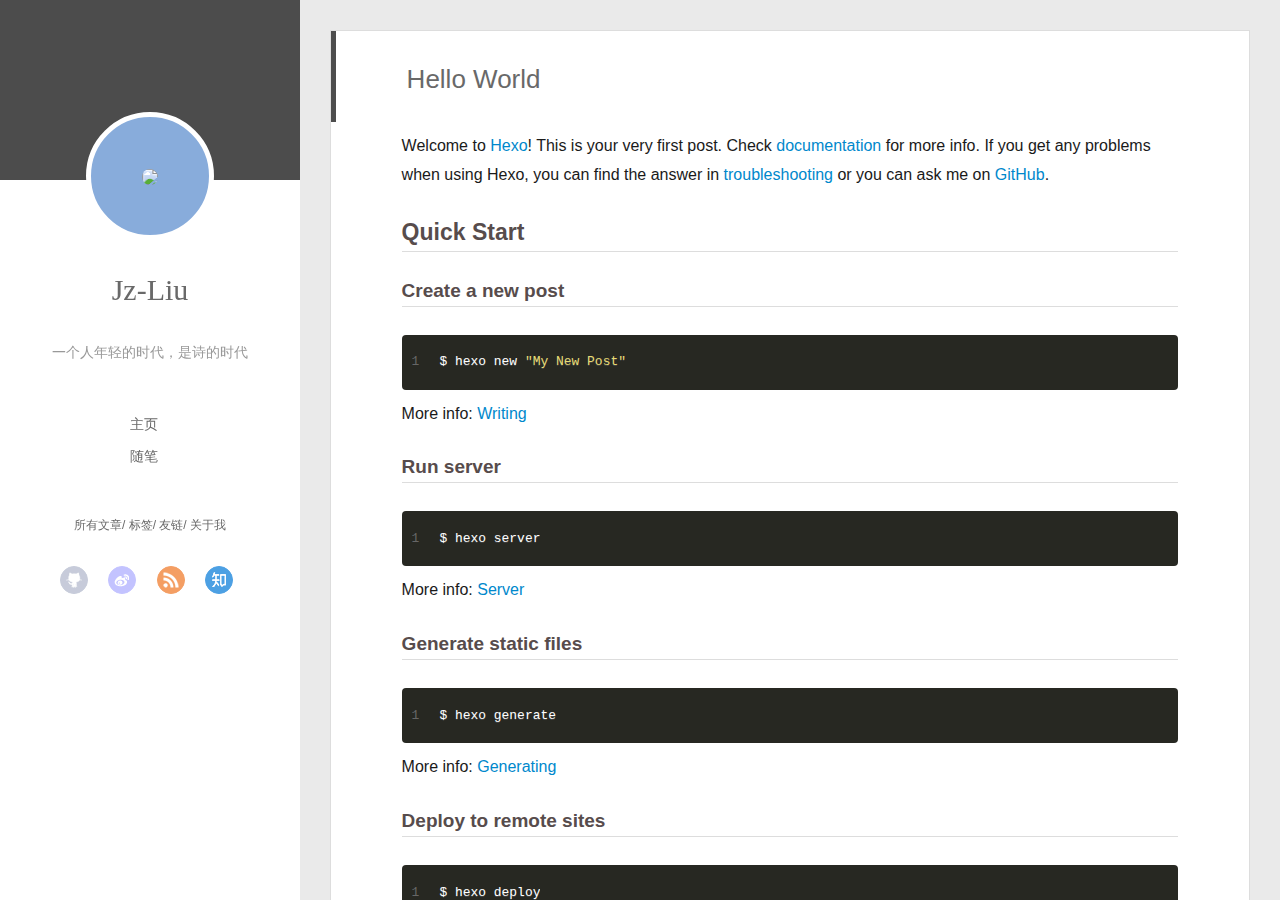
==== commit 1df0a2ea: "Site updated: 2016-11-25 20:12:11" ====
--- a/index.html
+++ b/index.html
@@ -1,17 +1,14 @@
-
- <!DOCTYPE HTML>
-<html >
+<!DOCTYPE html>
+<html>
 <head>
-  <meta charset="UTF-8">
-  
-    <title>Liu</title>
-    <meta name="viewport" content="width=device-width, initial-scale=1,user-scalable=no">
-    
-    <meta name="author" content="Jz-Liu">
-    
-
-    
-    <meta name="description" content="前端路上的小白">
+  <meta charset="utf-8">
+  
+  <meta name="renderer" content="webkit">
+  <meta http-equiv="X-UA-Compatible" content="IE=edge" >
+  <link rel="dns-prefetch" href="http://yoursite.com">
+  <title>Liu</title>
+  <meta name="viewport" content="width=device-width, initial-scale=1, maximum-scale=1">
+  <meta name="description" content="前端路上的小白">
 <meta property="og:type" content="website">
 <meta property="og:title" content="Liu">
 <meta property="og:url" content="http://yoursite.com/index.html">
@@ -20,80 +17,153 @@
 <meta name="twitter:card" content="summary">
 <meta name="twitter:title" content="Liu">
 <meta name="twitter:description" content="前端路上的小白">
-
-    
+  
     <link rel="alternative" href="/atom.xml" title="Liu" type="application/atom+xml">
-    
-    
-    <link rel="icon" href="/img/favicon.ico">
-    
-    
-    <link rel="apple-touch-icon" href="/img/jacman.jpg">
-    <link rel="apple-touch-icon-precomposed" href="/img/jacman.jpg">
-    
-    <link rel="stylesheet" href="/css/style.css">
+  
+  
+    <link rel="icon" href="/favicon.png">
+  
+  <link rel="stylesheet" href="/main.css">
+  
+
 </head>
 
-  <body>
-    <header>
-      
-<div>
+<body>
+  <div id="container">
+    <div class="left-col">
+      <div class="overlay"></div>
+<div class="intrude-less">
+	<header id="header" class="inner">
+		<a href="/" class="profilepic">
+			
+			<img src="null" class="js-avatar">
+			
+		</a>
+
+		<hgroup>
+		  <h1 class="header-author"><a href="/">Jz-Liu</a></h1>
+		</hgroup>
+
 		
-			<div id="imglogo">
-				<a href="/"><img src="/img/logo.png" alt="Liu" title="Liu"/></a>
+		<p class="header-subtitle">一个人年轻的时代，是诗的时代</p>
+		
+
+		<nav class="header-menu">
+			<ul>
+			
+				<li><a href="/">主页</a></li>
+	        
+				<li><a href="/tags/随笔">随笔</a></li>
+	        
+			</ul>
+		</nav>
+		<nav class="header-smart-menu">
+	        
+    		
+    			
+    			<a class="js-smart-menu" data-idx="0" href="javascript:void(0)">所有文章</a>
+    			
+    			
+            
+    			
+    			<a class="js-smart-menu" data-idx="1" href="javascript:void(0)">标签</a>
+    			
+    			
+            
+    			
+    			<a class="js-smart-menu" data-idx="2" href="javascript:void(0)">友链</a>
+    			
+    			
+            
+    			
+    			<a class="js-smart-menu" data-idx="3" href="javascript:void(0)">关于我</a>
+    			
+    			
+            
+		</nav>
+		<nav class="header-nav">
+			<div class="social">
+				
+					<a class="github" target="_blank" href="#" title="github">github</a>
+		        
+					<a class="weibo" target="_blank" href="#" title="weibo">weibo</a>
+		        
+					<a class="rss" target="_blank" href="#" title="rss">rss</a>
+		        
+					<a class="zhihu" target="_blank" href="#" title="zhihu">zhihu</a>
+		        
 			</div>
-			
-			<div id="textlogo">
-				<h1 class="site-name"><a href="/" title="Liu">Liu</a></h1>
-				<h2 class="blog-motto">一个人年轻的时代，是诗的时代</h2>
+		</nav>
+	</header>		
+</div>
+
+    </div>
+    <div class="mid-col">
+      <nav id="mobile-nav">
+  	<div class="overlay">
+  		<div class="slider-trigger"><i class="icon-list"></i></div>
+  		<h1 class="header-author js-mobile-header hide">Jz-Liu</h1>
+  	</div>
+	<div class="intrude-less">
+		<header id="header" class="inner">
+			<div class="profilepic">
+				
+					<img src="null" class="js-avatar">
+				
 			</div>
-			<div class="navbar"><a class="navbutton navmobile" href="#" title="菜单">
-			</a></div>
-			<nav class="animated">
+			<hgroup>
+			  <h1 class="header-author">Jz-Liu</h1>
+			</hgroup>
+			
+			<p class="header-subtitle">一个人年轻的时代，是诗的时代</p>
+			
+			<nav class="header-menu">
 				<ul>
-					<ul>
-					 
-						<li><a href="/">Home</a></li>
+				
+					<li><a href="/">主页</a></li>
+		        
+					<li><a href="/tags/随笔">随笔</a></li>
+		        
+				</ul>
+			</nav>
+			<nav class="header-nav">
+				<div class="social">
 					
-						<li><a href="/archives">Archives</a></li>
-					
-						<li><a href="/about">About</a></li>
-					
-					<li>
- 					
-					<form class="search" action="//google.com/search" method="get" accept-charset="utf-8">
-						<label>Search</label>
-						<input type="search" id="search" name="q" autocomplete="off" maxlength="20" placeholder="搜索" />
-						<input type="hidden" name="q" value="site:yoursite.com">
-					</form>
-					
-					</li>
-				</ul>
-			</nav>			
-</div>
-    </header>
-    <div id="container">
-      <div id="main">
-
-   
-    
-    <article class="post-expand post" itemprop="articleBody"> 
-        <header class="article-info clearfix">
-  <h1 itemprop="name">
-    
-      <a href="/2016/11/12/hello-world/" title="Hello World" itemprop="url">Hello World</a>
-  </h1>
-  <p class="article-author">By
-       
-		<a href="/about" title="Jz-Liu" target="_blank" itemprop="author">Jz-Liu</a>
-		
-  <p class="article-time">
-    <time datetime="2016-11-12T03:28:35.452Z" itemprop="datePublished"> 发表于 2016-11-12</time>
-    
-  </p>
-</header>
-    <div class="article-content">
+						<a class="github" target="_blank" href="#" title="github">github</a>
+			        
+						<a class="weibo" target="_blank" href="#" title="weibo">weibo</a>
+			        
+						<a class="rss" target="_blank" href="#" title="rss">rss</a>
+			        
+						<a class="zhihu" target="_blank" href="#" title="zhihu">zhihu</a>
+			        
+				</div>
+			</nav>
+		</header>				
+	</div>
+</nav>
+
+      <div class="body-wrap">
         
+  
+    <article id="post-hello-world" class="article article-type-post" itemscope itemprop="blogPost">
+  <div class="article-inner">
+    
+      <input type="hidden" class="isFancy" />
+    
+    
+      <header class="article-header">
+        
+  
+    <h1 itemprop="name">
+      <a class="article-title" href="/2016/11/12/hello-world/">Hello World</a>
+    </h1>
+  
+
+      </header>
+    
+    <div class="article-entry" itemprop="articleBody">
+      
         <p>Welcome to <a href="https://hexo.io/" target="_blank" rel="external">Hexo</a>! This is your very first post. Check <a href="https://hexo.io/docs/" target="_blank" rel="external">documentation</a> for more info. If you get any problems when using Hexo, you can find the answer in <a href="https://hexo.io/docs/troubleshooting.html" target="_blank" rel="external">troubleshooting</a> or you can ask me on <a href="https://github.com/hexojs/hexo/issues" target="_blank" rel="external">GitHub</a>.</p>
 <h2 id="Quick-Start"><a href="#Quick-Start" class="headerlink" title="Quick Start"></a>Quick Start</h2><h3 id="Create-a-new-post"><a href="#Create-a-new-post" class="headerlink" title="Create a new post"></a>Create a new post</h3><figure class="highlight bash"><table><tr><td class="gutter"><pre><div class="line">1</div></pre></td><td class="code"><pre><div class="line">$ hexo new <span class="string">"My New Post"</span></div></pre></td></tr></table></figure>
 <p>More info: <a href="https://hexo.io/docs/writing.html" target="_blank" rel="external">Writing</a></p>
@@ -104,242 +174,195 @@
 <h3 id="Deploy-to-remote-sites"><a href="#Deploy-to-remote-sites" class="headerlink" title="Deploy to remote sites"></a>Deploy to remote sites</h3><figure class="highlight bash"><table><tr><td class="gutter"><pre><div class="line">1</div></pre></td><td class="code"><pre><div class="line">$ hexo deploy</div></pre></td></tr></table></figure>
 <p>More info: <a href="https://hexo.io/docs/deployment.html" target="_blank" rel="external">Deployment</a></p>
 
-        
-        
-        <p class="article-more-link">
-          
-       </p>
-    </div>
-    <footer class="article-footer clearfix">
-<div class="article-catetags">
-
-
+      
+    </div>
+    <div class="article-info article-info-index">
+      
+      <a href="/2016/11/12/hello-world/" class="archive-article-date">
+  	<time datetime="2016-11-12T03:28:35.452Z" itemprop="datePublished"><i class="icon-clock"></i>2016-11-12</time>
+</a>
+      
+      
+
+      <div class="clearfix"></div>
+    </div>
+  </div>
+</article>
+
+
+
+
+
+
+
+
+
+
+  
+  
+
+
+      </div>
+      <footer id="footer">
+  <div class="outer">
+    <div id="footer-info">
+    	<div class="footer-left">
+    		&copy; 2016 Jz-Liu
+    	</div>
+      	<div class="footer-right">
+      		<a href="http://hexo.io/" target="_blank">Hexo</a>  Theme <a href="https://github.com/litten/hexo-theme-yilia" target="_blank">Yilia</a> by Litten
+      	</div>
+    </div>
+  </div>
+</footer>
+    </div>
+    <script>
+	var yiliaConfig = {
+		fancybox: true,
+		mathjax: false,
+		animate: true,
+		isHome: true,
+		isPost: false,
+		isArchive: false,
+		isTag: false,
+		isCategory: false,
+		open_in_new: false,
+		root: "/",
+		innerArchive: true
+	}
+</script>
+
+<script src="/./main.js"></script>
+
+
+    
+<div class="tools-col">
+  <ul class="btn-wrap">
+    
+      <li class="chose" data-hook="tools-section-all"><span class="text">全部</span><i class="icon-book"></i></li>
+    
+    
+      <li data-hook="tools-section-tag"><span class="text">标签</span><i class="icon-price-tags"></i></li>
+    
+    
+      <li data-hook="tools-section-friends"><span class="text">友链</span><i class="icon-link"></i></li>
+    
+    
+      <li data-hook="tools-section-me"><span class="text">我</span><i class="icon-smile"></i></li>
+    
+  </ul>
+  <div class="tools-wrap">
+    
+    	<section class="tools-section tools-section-all chose">
+    	</section>
+    
+
+    
+    	<section class="tools-section tools-section-tag">
+    			<div class="widget tagcloud" id="js-tagcloud">
+    				
+    			</div>
+    	</section>
+    
+
+    
+    	<section class="tools-section tools-section-friends">
+  		
+  			<div class="friends-wrap" id="js-friends">
+  			
+  	          <a target="_blank" class="main-nav-link switch-friends-link" href="http://localhost:4000/">友情链接1</a>
+  	        
+  	          <a target="_blank" class="main-nav-link switch-friends-link" href="http://localhost:4000/">友情链接2</a>
+  	        
+  	          <a target="_blank" class="main-nav-link switch-friends-link" href="http://localhost:4000/">友情链接3</a>
+  	        
+  	          <a target="_blank" class="main-nav-link switch-friends-link" href="http://localhost:4000/">友情链接4</a>
+  	        
+  	          <a target="_blank" class="main-nav-link switch-friends-link" href="http://localhost:4000/">友情链接5</a>
+  	        
+  	          <a target="_blank" class="main-nav-link switch-friends-link" href="http://localhost:4000/">友情链接6</a>
+  	        
+  	        </div>
+  		
+    	</section>
+    
+
+    
+    	<section class="tools-section tools-section-me">
+  	  	
+  	  		<div class="aboutme-wrap" id="js-aboutme">很惭愧&lt;br&gt;&lt;br&gt;只做了一点微小的工作&lt;br&gt;谢谢大家</div>
+  	  	
+    	</section>
+    
+  </div>
+  
 </div>
-
-
-
-
-<div class="comments-count">
-	
+    <!-- Root element of PhotoSwipe. Must have class pswp. -->
+<div class="pswp" tabindex="-1" role="dialog" aria-hidden="true">
+
+    <!-- Background of PhotoSwipe. 
+         It's a separate element as animating opacity is faster than rgba(). -->
+    <div class="pswp__bg"></div>
+
+    <!-- Slides wrapper with overflow:hidden. -->
+    <div class="pswp__scroll-wrap">
+
+        <!-- Container that holds slides. 
+            PhotoSwipe keeps only 3 of them in the DOM to save memory.
+            Don't modify these 3 pswp__item elements, data is added later on. -->
+        <div class="pswp__container">
+            <div class="pswp__item"></div>
+            <div class="pswp__item"></div>
+            <div class="pswp__item"></div>
+        </div>
+
+        <!-- Default (PhotoSwipeUI_Default) interface on top of sliding area. Can be changed. -->
+        <div class="pswp__ui pswp__ui--hidden">
+
+            <div class="pswp__top-bar">
+
+                <!--  Controls are self-explanatory. Order can be changed. -->
+
+                <div class="pswp__counter"></div>
+
+                <button class="pswp__button pswp__button--close" title="Close (Esc)"></button>
+
+                <button class="pswp__button pswp__button--share" style="display:none" title="Share"></button>
+
+                <button class="pswp__button pswp__button--fs" title="Toggle fullscreen"></button>
+
+                <button class="pswp__button pswp__button--zoom" title="Zoom in/out"></button>
+
+                <!-- Preloader demo http://codepen.io/dimsemenov/pen/yyBWoR -->
+                <!-- element will get class pswp__preloader--active when preloader is running -->
+                <div class="pswp__preloader">
+                    <div class="pswp__preloader__icn">
+                      <div class="pswp__preloader__cut">
+                        <div class="pswp__preloader__donut"></div>
+                      </div>
+                    </div>
+                </div>
+            </div>
+
+            <div class="pswp__share-modal pswp__share-modal--hidden pswp__single-tap">
+                <div class="pswp__share-tooltip"></div> 
+            </div>
+
+            <button class="pswp__button pswp__button--arrow--left" title="Previous (arrow left)">
+            </button>
+
+            <button class="pswp__button pswp__button--arrow--right" title="Next (arrow right)">
+            </button>
+
+            <div class="pswp__caption">
+                <div class="pswp__caption__center"></div>
+            </div>
+
+        </div>
+
+    </div>
+
 </div>
-
-</footer>
-
-
-    </article>
-
-
-
-
-
-
-
-</div>
-      <div class="openaside"><a class="navbutton" href="#" title="显示侧边栏"></a></div>
-
-<div id="asidepart">
-<div class="closeaside"><a class="closebutton" href="#" title="隐藏侧边栏"></a></div>
-<aside class="clearfix">
-
-  
-
-
-  
-
-  
-
-  <div class="linkslist">
-  <p class="asidetitle">友情链接</p>
-    <ul>
-        
-          <li>
-            
-            	<a href="https://coderq.com" target="_blank" title="一个面向程序员交流分享的新一代社区">码农圈</a>
-            
-          </li>
-        
-          <li>
-            
-            	<a href="http://wuchong.me" target="_blank" title="Jark&#39;s Blog">Jark&#39;s Blog</a>
-            
-          </li>
-        
-    </ul>
-</div>
-
-  
-
-
-  <div class="rsspart">
-	<a href="/atom.xml" target="_blank" title="rss">RSS 订阅</a>
-</div>
-
-  <div class="weiboshow">
-  <p class="asidetitle">新浪微博</p>
-    <iframe width="100%" height="119" class="share_self"  frameborder="0" scrolling="no" src="http://widget.weibo.com/weiboshow/index.php?language=&width=0&height=119&fansRow=2&ptype=1&speed=0&skin=9&isTitle=1&noborder=1&isWeibo=0&isFans=0&uid=null&verifier=b3593ceb&dpc=1"></iframe>
-</div>
-
-
-</aside>
-</div>
-    </div>
-    <footer><div id="footer" >
-	
-	<div class="line">
-		<span></span>
-		<div class="author"></div>
-	</div>
-	
-	
-	<section class="info">
-		<p> Hello ,I&#39;m Larry Page in Google. <br/>
-			This is my blog,believe it or not.</p>
-	</section>
-	 
-	<div class="social-font" class="clearfix">
-		
-		<a href="http://weibo.com/2176287895" target="_blank" class="icon-weibo" title="微博"></a>
-		
-		
-		
-		
-		
-		
-		
-		
-		
-		
-	</div>
-			
-		
-
-		<p class="copyright">
-		Powered by <a href="http://hexo.io" target="_blank" title="hexo">hexo</a> and Theme by <a href="https://github.com/wuchong/jacman" target="_blank" title="Jacman">Jacman</a> © 2016 
-		
-		<a href="/about" target="_blank" title="Jz-Liu">Jz-Liu</a>
-		
-		
-		</p>
-</div>
-</footer>
-    <script src="/js/jquery-2.0.3.min.js"></script>
-<script src="/js/jquery.imagesloaded.min.js"></script>
-<script src="/js/gallery.js"></script>
-<script src="/js/jquery.qrcode-0.12.0.min.js"></script>
-
-<script type="text/javascript">
-$(document).ready(function(){ 
-  $('.navbar').click(function(){
-    $('header nav').toggleClass('shownav');
-  });
-  var myWidth = 0;
-  function getSize(){
-    if( typeof( window.innerWidth ) == 'number' ) {
-      myWidth = window.innerWidth;
-    } else if( document.documentElement && document.documentElement.clientWidth) {
-      myWidth = document.documentElement.clientWidth;
-    };
-  };
-  var m = $('#main'),
-      a = $('#asidepart'),
-      c = $('.closeaside'),
-      o = $('.openaside');
-  c.click(function(){
-    a.addClass('fadeOut').css('display', 'none');
-    o.css('display', 'block').addClass('fadeIn');
-    m.addClass('moveMain');
-  });
-  o.click(function(){
-    o.css('display', 'none').removeClass('beforeFadeIn');
-    a.css('display', 'block').removeClass('fadeOut').addClass('fadeIn');      
-    m.removeClass('moveMain');
-  });
-  $(window).scroll(function(){
-    o.css("top",Math.max(80,260-$(this).scrollTop()));
-  });
-  
-  $(window).resize(function(){
-    getSize(); 
-    if (myWidth >= 1024) {
-      $('header nav').removeClass('shownav');
-    }else{
-      m.removeClass('moveMain');
-      a.css('display', 'block').removeClass('fadeOut');
-      o.css('display', 'none');
-        
-    }
-  });
-});
-</script>
-
-
-
-
-
-
-
-
-
-
-<link rel="stylesheet" href="/fancybox/jquery.fancybox.css" media="screen" type="text/css">
-<script src="/fancybox/jquery.fancybox.pack.js"></script>
-<script type="text/javascript">
-$(document).ready(function(){ 
-  $('.article-content').each(function(i){
-    $(this).find('img').each(function(){
-      if ($(this).parent().hasClass('fancybox')) return;
-      var alt = this.alt;
-      if (alt) $(this).after('<span class="caption">' + alt + '</span>');
-      $(this).wrap('<a href="' + this.src + '" title="' + alt + '" class="fancybox"></a>');
-    });
-    $(this).find('.fancybox').each(function(){
-      $(this).attr('rel', 'article' + i);
-    });
-  });
-  if($.fancybox){
-    $('.fancybox').fancybox();
-  }
-}); 
-</script>
-
-
-
-<!-- Analytics Begin -->
-
-
-
-<script>
-var _hmt = _hmt || [];
-(function() {
-  var hm = document.createElement("script");
-  hm.src = "//hm.baidu.com/hm.js?e6d1f421bbc9962127a50488f9ed37d1";
-  var s = document.getElementsByTagName("script")[0]; 
-  s.parentNode.insertBefore(hm, s);
-})();
-</script>
-
-
-
-<!-- Analytics End -->
-
-<!-- Totop Begin -->
-
-	<div id="totop">
-	<a title="返回顶部"><img src="/img/scrollup.png"/></a>
-	</div>
-	<script src="/js/totop.js"></script>
-
-<!-- Totop End -->
-
-<!-- MathJax Begin -->
-<!-- mathjax config similar to math.stackexchange -->
-
-
-<!-- MathJax End -->
-
-<!-- Tiny_search Begin -->
-
-<!-- Tiny_search End -->
-
-  </body>
- </html>
+  </div>
+</body>
+</html>--- a/main.css
+++ b/main.css
@@ -0,0 +1 @@
+.clearfix:after,.clearfix:before{content:"";display:table}.clearfix:after{clear:both}body.archive-inner .archive-article-inner h1{overflow:hidden;white-space:nowrap;text-overflow:ellipsis}.tools-col,body.archive-inner{box-shadow:inset 0 0 32px 9px #4d4d4d}.mid-col,.tools-col,.tools-col .btn-wrap,.tools-col .btn-wrap li,.tools-col .btn-wrap li .text{-webkit-transition:all .2s ease-in;transition:all .2s ease-in;-ms-transition:all .2s ease-in}.tools-col,body.archive-inner,body.archive-inner #container,body.archive-inner .mid-col{background:url([data-uri]) repeat #5d5d5d}html{-ms-text-size-adjust:100%;-webkit-text-size-adjust:100%;-webkit-tap-highlight-color:transparent;height:100%}body{margin:0;font-size:14px;font-family:Helvetica Neue,Helvetica,STHeiTi,Arial,sans-serif;line-height:1.5;color:#333;background-color:#fff;min-height:100%}article,aside,details,figcaption,figure,footer,header,hgroup,main,menu,nav,section,summary{display:block}audio,canvas,progress,video{display:inline-block}audio:not([controls]){display:none;height:0}progress{vertical-align:baseline}[hidden],template{display:none}a{background:transparent;text-decoration:none;color:#08c}a:active{outline:0}abbr[title]{border-bottom:1px dotted}b,strong{font-weight:700}dfn{font-style:italic}mark{background:#ff0;color:#000}small{font-size:80%}sub,sup{font-size:75%;line-height:0;position:relative;vertical-align:baseline}sup{top:-.5em}sub{bottom:-.25em}img{border:0;vertical-align:middle;max-width:100%}svg:not(:root){overflow:hidden}pre{overflow:auto;white-space:pre;white-space:pre-wrap;word-wrap:break-word}code,kbd,pre,samp{font-family:monospace,monospace;font-size:1em}button,input,optgroup,select,textarea{color:inherit;font:inherit;margin:0;vertical-align:middle}button,input,select{overflow:visible}button,select{text-transform:none}button,html input[type=button],input[type=reset],input[type=submit]{-webkit-appearance:button;cursor:pointer}[disabled]{cursor:default}button::-moz-focus-inner,input::-moz-focus-inner{border:0;padding:0}input{line-height:normal}input[type=checkbox],input[type=radio]{box-sizing:border-box;padding:0}input[type=number]::-webkit-inner-spin-button,input[type=number]::-webkit-outer-spin-button{height:auto}input[type=search]{-webkit-appearance:textfield;box-sizing:border-box}input[type=search]::-webkit-search-cancel-button,input[type=search]::-webkit-search-decoration{-webkit-appearance:none}fieldset{border:1px solid silver;margin:0 2px;padding:.35em .625em .75em}legend{border:0;padding:0}textarea{overflow:auto;resize:vertical;vertical-align:top}optgroup{font-weight:700}button,input,select,textarea{outline:0}input,textarea{-webkit-user-modify:read-write-plaintext-only}input::-ms-clear,input::-ms-reveal{display:none}input::-moz-placeholder,textarea::-moz-placeholder{color:#999}input:-ms-input-placeholder,textarea:-ms-input-placeholder{color:#999}input::-webkit-input-placeholder,textarea::-webkit-input-placeholder{color:#999}.placeholder{color:#999}table{border-collapse:collapse;border-spacing:0}td,th{padding:0}blockquote,figure,form,h1,h2,h3,h4,h5,h6,p{margin:0}dd,dl,li,ol,ul{margin:0;padding:0}ol,ul{list-style:none outside none}h1,h2,h3{line-height:2;font-weight:400}h1{font-size:18px}h2{font-size:16px}h3{font-size:14px}i{font-style:normal}*{box-sizing:border-box}@font-face{font-family:icomoon;src:url(/fonts/icomoon.eot);src:url(/fonts/icomoon.eot#iefix) format("embedded-opentype"),url(/fonts/icomoon.ttf) format("truetype"),url(/fonts/icomoon.woff) format("woff"),url(/fonts/icomoon.svg#icomoon) format("svg");font-weight:400;font-style:normal}[class*=" icon-"],[class^=icon-]{font-family:icomoon!important;speak:none;font-style:normal;font-weight:400;font-variant:normal;text-transform:none;line-height:1;-webkit-font-smoothing:antialiased;-moz-osx-font-smoothing:grayscale}.icon-home:before{content:"\E900"}.icon-newspaper:before{content:"\E904"}.icon-pencil:before{content:"\E905"}.icon-image:before{content:"\E90D"}.icon-camera:before{content:"\E90F"}.icon-headphones:before{content:"\E910"}.icon-film:before{content:"\E913"}.icon-pacman:before{content:"\E916"}.icon-book:before{content:"\E91F"}.icon-file-text:before{content:"\E922"}.icon-price-tags:before{content:"\E936"}.icon-clock:before{content:"\E94E"}.icon-alarm:before{content:"\E950"}.icon-display:before{content:"\E956"}.icon-mobile:before{content:"\E958"}.icon-undo2:before{content:"\E967"}.icon-bubble2:before{content:"\E96E"}.icon-user:before{content:"\E971"}.icon-quotes-left:before{content:"\E977"}.icon-hour-glass:before{content:"\E979"}.icon-enlarge:before{content:"\E989"}.icon-shrink:before{content:"\E98A"}.icon-bug:before{content:"\E999"}.icon-trophy:before{content:"\E99E"}.icon-leaf:before{content:"\E9A4"}.icon-rocket:before{content:"\E9A5"}.icon-fire:before{content:"\E9A9"}.icon-target:before{content:"\E9B3"}.icon-list:before{content:"\E9BA"}.icon-link:before{content:"\E9CB"}.icon-star-empty:before{content:"\E9D7"}.icon-heart:before{content:"\E9DA"}.icon-smile:before{content:"\E9E1"}.icon-grin:before{content:"\E9E9"}.icon-cool:before{content:"\E9EB"}.icon-angry:before{content:"\E9ED"}.icon-hipster:before{content:"\E9F9"}.icon-wondering:before{content:"\E9FB"}.icon-cancel-circle:before{content:"\EA0D"}.icon-cross:before{content:"\EA0F"}.icon-checkmark:before{content:"\EA10"}.icon-shuffle:before{content:"\EA30"}.icon-circle-right:before{content:"\EA42"}.icon-circle-left:before{content:"\EA44"}.icon-share2:before{content:"\EA82"}.icon-mail:before{content:"\EA83"}.icon-facebook2:before{content:"\EA91"}.icon-twitter:before{content:"\EA96"}.icon-sina-weibo:before{content:"\EA9A"}.icon-rss2:before{content:"\EA9C"}.icon-flickr2:before{content:"\EAA4"}.icon-dribbble:before{content:"\EAA7"}.icon-github:before{content:"\EAB0"}body,button,input,select,textarea{color:#1a1a1a;font-family:lucida grande,lucida sans unicode,lucida,helvetica,Hiragino Sans GB,Microsoft YaHei,WenQuanYi Micro Hei,sans-serif;font-size:16px;font-size:1rem;line-height:1.75}body{overflow-y:hidden}#container,body,html{height:100%;overflow-x:hidden;overflow-y:auto}#container{position:relative;min-height:100%}.body-wrap{margin-bottom:80px}.mid-col{position:absolute;right:0;min-height:100%;background:#eaeaea;left:300px;width:auto}.mid-col.show{-webkit-transform:translate3d(300px,0,0);transform:translate3d(300px,0,0);-ms-transform:translate3d(300px,0,0)}#mobile-nav{display:none}#mobile-nav .overlay{height:110px;position:absolute;width:100%;background:#4d4d4d}#mobile-nav .overlay.fixed{position:fixed;height:42px;z-index:99}#mobile-nav #header{padding:10px 0 0}#mobile-nav #header .profilepic{display:block;position:relative;z-index:100}#mobile-nav #header .header-menu{height:auto;margin:10px}#mobile-nav #header .header-menu ul{text-align:center;cursor:default}#mobile-nav #header .header-menu li{display:inline-block;margin:3px}.left-col{background:#fff;width:300px;position:fixed;opacity:1;-webkit-transition:all .2s ease-in;transition:all .2s ease-in;height:100%;z-index:999}.left-col .overlay{width:100%;height:180px;background-color:#000;position:absolute;opacity:.7}.left-col .intrude-less{width:76%;text-align:center;margin:112px auto 0}.left-col #header{width:100%;height:300px;position:relative;border-bottom:1px solid color-border}.left-col #header a{color:#696969}.left-col #header a:hover{color:#b0a0aa}.left-col #header .header-subtitle{text-align:center;color:#999;font-size:14px;line-height:25px;overflow:hidden;text-overflow:ellipsis;display:-webkit-box;-webkit-line-clamp:2;-webkit-box-orient:vertical}.left-col #header .header-menu{font-weight:300;line-height:31px;cursor:pointer;text-transform:uppercase;float:none;min-height:150px;margin-left:-12px;text-align:center;display:-webkit-box;-webkit-box-orient:horizontal;-webkit-box-pack:center;-webkit-box-align:center}.left-col #header .header-menu li{cursor:default}.left-col #header .header-menu li a{font-size:14px;min-width:300px}.left-col #header .header-smart-menu{font-size:12px;margin-bottom:20px}.left-col #header .header-smart-menu a:after{content:'/'}.left-col #header .header-smart-menu a:last-child:after{content:''}.left-col #header .profilepic{display:block;border:5px solid #fff;border-radius:300px;width:128px;height:128px;margin:0 auto;position:relative;overflow:hidden;background:#88acdb;-webkit-transition:all .2s ease-in;display:-webkit-box;-webkit-box-orient:horizontal;-webkit-box-pack:center;-webkit-box-align:center;text-align:center}.left-col #header .profilepic img{border-radius:300px;opacity:1;-webkit-transition:all .2s ease-in}.left-col #header .profilepic img.show{width:100%;height:100%;opacity:1}.left-col #header .header-author{text-align:center;margin:.67em 0;font-family:Roboto,serif;font-size:30px;-webkit-transition:.3s;transition:.3s}::-webkit-scrollbar{width:10px;height:10px}::-webkit-scrollbar-button{width:0;height:0}::-webkit-scrollbar-button:end:decrement,::-webkit-scrollbar-button:start:increment{display:none}::-webkit-scrollbar-corner{display:block}::-webkit-scrollbar-thumb{border-radius:8px;background-color:rgba(0,0,0,.2)}::-webkit-scrollbar-thumb:hover{border-radius:8px;background-color:rgba(0,0,0,.5)}::-webkit-scrollbar-thumb,::-webkit-scrollbar-track{border-right:1px solid transparent;border-left:1px solid transparent}::-webkit-scrollbar-track:hover{background-color:rgba(0,0,0,.15)}::-webkit-scrollbar-button:start{width:10px;height:10px;background:url([data-uri]) no-repeat 0 0}::-webkit-scrollbar-button:start:hover{background:url([data-uri]) no-repeat -15px 0}::-webkit-scrollbar-button:start:active{background:url([data-uri]) no-repeat -30px 0}::-webkit-scrollbar-button:end{width:10px;height:10px;background:url([data-uri]) no-repeat 0 -18px}::-webkit-scrollbar-button:end:hover{background:url([data-uri]) no-repeat -15px -18px}::-webkit-scrollbar-button:end:active{background:url([data-uri]) no-repeat -30px -18px}.article-entry .highlight,.article-entry pre{background:#272822;margin:10px 0;padding:10px;overflow:auto;color:#fff;font-size:.9em;line-height:22.400000000000002px}.article-entry .gist .gist-file .gist-data .line-numbers,.article-entry .highlight .gutter pre,.article-entry .highlight .gutter pre .line{color:#666}.article-entry code,.article-entry pre{font-family:Source Code Pro,Consolas,Monaco,Menlo,monospace}.article-entry code{background:#eee;padding:0 .3em;border:none}.article-entry pre code{background:none;text-shadow:none;padding:0;color:#fff}.article-entry .highlight{border-radius:4px}.article-entry .highlight pre{border:none;margin:0;padding:0}.article-entry .highlight table{margin:0;width:auto}.article-entry .highlight td{border:none;padding:0}.article-entry .highlight figcaption{color:highlight-comment;line-height:1em;margin-bottom:1em}.article-entry .highlight figcaption:after,.article-entry .highlight figcaption:before{content:"";display:table}.article-entry .highlight figcaption:after{clear:both}.article-entry .highlight figcaption a{float:right}.article-entry .highlight .gutter pre{text-align:right;padding-right:20px}.article-entry .highlight .gutter pre .line{text-shadow:none}.article-entry .highlight .line{color:#fff}.article-entry .gist{margin:0 -20px;border-style:solid;border-color:#ddd;border-width:1px 0;background:#272822;padding:15px 20px 15px 0}.article-entry .gist .gist-file{border:none;font-family:Source Code Pro,Consolas,Monaco,Menlo,monospace;margin:0}.article-entry .gist .gist-file .gist-data{background:none;border:none}.article-entry .gist .gist-file .gist-data .line-numbers{background:none;border:none;padding:0 20px 0 0}.article-entry .gist .gist-file .gist-data .line-data{padding:0!important}.article-entry .gist .gist-file .highlight{margin:0;padding:0;border:none}.article-entry .gist .gist-file .gist-meta{background:#272822;color:highlight-comment;font:.85em Helvetica Neue,Helvetica,Arial,sans-serif;text-shadow:0 0;padding:0;margin-top:1em;margin-left:20px}.article-entry .gist .gist-file .gist-meta a{color:#258fb8;font-weight:400}.article-entry .gist .gist-file .gist-meta a:hover{text-decoration:underline}pre .comment{color:#75715e}pre .class .params,pre .function .keyword,pre .keyword{color:#66d9ef}pre .css .value,pre .doctype,pre .function,pre .params,pre .tag{color:#fff}pre .at_rule,pre .at_rule .keyword,pre .css~* .tag,pre .preprocessor,pre .preprocessor .keyword,pre .title{color:#f92672}pre .attribute,pre .built_in,pre .class,pre .css~* .class,pre .function .title{color:#a6e22e}pre .string,pre .value{color:#e6db74}pre .number{color:#7163d7}pre .css~* .id,pre .id{color:#fd971f}#header .tagcloud a{color:#fff}.tagcloud a{display:inline-block;text-decoration:none;font-weight:400;font-size:10px;color:#fff;height:18px;line-height:18px;float:left;padding:0 5px 0 10px;position:relative;border-radius:0 5px 5px 0;margin:5px 9px 5px 8px;font-family:Menlo,Monaco,Andale Mono,lucida console,Courier New,monospace}.tagcloud a:hover{opacity:.8}.tagcloud a:before{content:" ";width:0;height:0;position:absolute;top:0;left:-18px;border:9px solid transparent}.tagcloud a:after{content:" ";width:4px;height:4px;background-color:#fff;border-radius:4px;box-shadow:0 0 0 1px rgba(0,0,0,.3);position:absolute;top:7px;left:2px}.tagcloud a.color1{background:#ff945c}.tagcloud a.color1:before{border-right-color:#ff945c}.tagcloud a.color2{background:#f5c7b7}.tagcloud a.color2:before{border-right-color:#f5c7b7}.tagcloud a.color3{background:#ba8f6c}.tagcloud a.color3:before{border-right-color:#ba8f6c}.tagcloud a.color4{background:#cfb7c4}.tagcloud a.color4:before{border-right-color:#cfb7c4}.tagcloud a.color5{background:#7b5d5f}.tagcloud a.color5:before{border-right-color:#7b5d5f}.article-tag,.article-tag-list .article-tag-list-item,.article-tag .article-tag-list{float:left}.article-tag .icon-price-tags{color:#999;float:left;margin-right:10px;margin-top:6px}.article-category{float:left}.article-category .icon-file-text{color:#999;float:left;margin-right:10px;margin-top:9px}.article-pop-out{float:left}.article-pop-out:before{color:#999;content:"\F08D";font:16px FontAwesome;float:left;margin-right:10px;margin-top:9px}.article-pop-out:after{content:"";margin-right:20px;margin-top:9px;float:left}.archive-article-date{float:left;color:#999;margin-right:20px}.archive-article-date .icon-clock{float:left;margin:5px}.glass{background-color:rgba(54,70,93,.9);z-index:998;-webkit-transition:opacity .15s;transition:opacity .15s;width:100%;height:100%;display:none}.glass,.tagcloud-ctn{left:0;opacity:1;bottom:0;position:fixed;right:0;top:0}.tagcloud-ctn{z-index:90120;background-size:100% 100%}.tagcloud-ctn .tagcloud-global{position:fixed;top:50%;left:50%;margin-top:-115px;margin-left:-315px;width:630px}.tagcloud-ctn .tagcloud-global a{width:80px;height:80px;border-radius:50%;background:#f2992e;color:#fff;display:block;float:left;line-height:80px;text-align:center}.tagcloud-ctn .tagcloud-global .tab-post-types .tab-post-type:nth-child(1) .post-type-icon{background:#f2992e}.tagcloud-ctn .tagcloud-global .tab-post-types .tab-post-type:nth-child(2) .post-type-icon{background:#56bc8a}.tagcloud-ctn .tagcloud-global .tab-post-types .tab-post-type:nth-child(3) .post-type-icon{background:#4aa8d8}.tagcloud-ctn .tagcloud-global .tab-post-types .tab-post-type:nth-child(4) .post-type-icon{background:#a77dc2}.tagcloud-ctn .tagcloud-global .tab-post-types .tab-post-type:nth-child(5) .post-type-icon{background:#dd765d}.header-nav{width:100%;position:absolute;-webkit-transition:-webkit-transform .3s ease-in;transition:-webkit-transform .3s ease-in;transition:transform .3s ease-in;transition:transform .3s ease-in,-webkit-transform .3s ease-in}.header-nav .social{margin-right:15px;margin-top:10px;text-align:center}.header-nav .social a{border-radius:50%;display:-moz-inline-stack;display:inline-block;vertical-align:middle;*vertical-align:auto;zoom:1;*display:inline;text-indent:-9999px;margin:0 8px 15px;opacity:.7;width:28px;height:28px;-webkit-transition:.3s;transition:.3s}.header-nav .social a:hover{opacity:1}.header-nav .social a:last-of-type{margin-right:0}.header-nav .social a.weibo{background:url([data-uri]) 50% no-repeat #aaf;border:1px solid #aaf}.header-nav .social a.weibo:hover{border:1px solid #aaf}.header-nav .social a.rss{background:url([data-uri]) 50% no-repeat #ef7522;border:1px solid #ef7522}.header-nav .social a.rss:hover{border:1px solid #cf5d0f}.header-nav .social a.github{background:url([data-uri]) 50% no-repeat #afb6ca;border:1px solid #afb6ca}.header-nav .social a.github:hover{border:1px solid #909ab6}.header-nav .social a.facebook{background:url([data-uri]) 50% no-repeat #3b5998;border:1px solid #3b5998}.header-nav .social a.facebook:hover{border:1px solid #2d4373}.header-nav .social a.google{background:url([data-uri]) 50% no-repeat #c83d20;border:1px solid #c83d20}.header-nav .social a.google:hover{border:1px solid #9c3019}.header-nav .social a.twitter{background:url([data-uri]) 50% no-repeat #55cff8;border:1px solid #55cff8}.header-nav .social a.twitter:hover{border:1px solid #24c1f6}.header-nav .social a.linkedin{background:url([data-uri]) 50% no-repeat #005a87;border:1px solid #005a87}.header-nav .social a.linkedin:hover{border:1px solid #006b98}.header-nav .social a.zhihu{background:url([data-uri]) 50% no-repeat #0078d8;border:1px solid #0078d8}.header-nav .social a.zhihu:hover{border:1px solid #0078d8}.header-nav .social a.douban{background:url([data-uri]) 50% no-repeat #06c611;border:1px solid #06c611}.header-nav .social a.douban:hover{border:1px solid #06c611}.header-nav .social a.mail{background:url([data-uri]) 50% no-repeat #005a87;border:1px solid #005a87}.header-nav .social a.mail:hover{border:1px solid #006b98}#page-nav{text-align:center;margin-top:30px}#page-nav .page-number{width:20px;height:25px;background:#4d4d4d;display:inline-block;color:#fff;line-height:25px;font-size:12px;margin:0 5px 30px;border-radius:2px}#page-nav .page-number:hover{background:#5e5e5e}#page-nav .current{background:#88acdb;cursor:default}#page-nav .current:hover{background:#88acdb}#page-nav .extend{color:#4d4d4d;margin:0 27px;opacity:1}#page-nav .extend:hover{color:#5e5e5e}#page-nav:hover .extend{opacity:1}body.archive-inner .archives-wrap .archive-article-title{font-size:14px}body.archive-inner #footer,body.archive-inner #header,body.archive-inner #mobile-nav,body.archive-inner .archive-year-wrap,body.archive-inner .article-info.info-on-right,body.archive-inner .left-col,body.archive-inner .slider-trigger{display:none}body.archive-inner .archives .archive-article{padding:5px 0;border-bottom:1px solid #717171;border-top:1px solid #5d5d5d}body.archive-inner .archives .archive-article:hover{background:#6b6b6b}body.archive-inner .archives .archive-article-title{color:#e5e5e5}body.archive-inner .archives-wrap{background:none;padding:0;border-bottom:none}body.archive-inner .archive-article-inner .article-meta{float:none;width:100%;height:8px}body.archive-inner .archive-article-inner h1{color:#e5e5e5;margin-top:30px}body.archive-inner .archives-wrap .article-meta .archive-article-date{margin-top:-3px}body.archive-inner #page-nav .extend{display:none}body.archive-inner #page-nav .current,body.archive-inner #page-nav .current:hover{background:#717171}body.archive-inner .archive-article-date .icon-clock{margin:0 8px 0 0}.archives-wrap{position:relative;margin:0 30px;padding-right:60px;border-bottom:1px solid #eee;background:#fff}.archives-wrap:first-child{margin-top:30px}.archives-wrap:last-child{margin-bottom:80px}.archives-wrap .archive-year-wrap{line-height:35px;width:200px;position:absolute;padding-top:15px;font-size:1.8em}.archives-wrap .archive-year-wrap a{color:#666;font-weight:700;padding-left:48px}.archives{position:relative}.archives .article-info{border:none}.archives .archive-article{margin-left:200px;padding:20px 0;border-bottom:1px solid #eee;border-top:1px solid #fff;position:relative}.archives .archive-article:first-child{border-top:none}.archives .archive-article:last-child{border-bottom:none}.archives .archive-article-title{font-size:16px;color:#333;-webkit-transition:color .3s;transition:color .3s}.archives .archive-article-title:hover{color:#657b83}.archives .archive-article-title span{display:block;color:#a8a8a8;font-size:12px;line-height:14px;height:7px;padding-left:2px}.archives .archive-article-title span:before{display:inline-block;content:"\201C";font-family:serif;font-size:30px;float:left;margin:4px 4px 0 -12px;color:#c8c8c8}.archive-article-inner .icon-clock{margin-right:5px}.archive-article-inner .archive-article-header{position:relative;min-height:36px}.archive-article-inner .article-meta{position:relative;float:right;margin-top:-10px;color:#555;background:none;text-align:right;width:auto}.archive-article-inner .article-meta .article-date time{color:#aaa}.archive-article-inner .article-meta .archive-article-date,.archive-article-inner .article-meta .article-tag-list{margin-right:30px;display:-moz-inline-stack;display:inline-block;vertical-align:middle;zoom:1;color:#666;font-size:14px}.archive-article-inner .article-meta .archive-article-date{cursor:default;font-size:12px;margin-bottom:5px;margin-top:-10px;margin-right:0}.archive-article-inner .article-meta .article-category:before{float:left;margin-top:1px;left:15px}.archive-article-inner .article-meta .article-category .article-category-link{width:auto;max-width:83px;padding-left:10px}.archive-article-inner .article-meta .article-tag-list{margin-top:0}.archive-article-inner .article-meta .article-tag-list:before{left:15px}.archive-article-inner .article-meta .article-tag-list .article-tag-list-item{display:inline-block;width:auto;max-width:83px;padding-left:8px;font-size:12px}.tools-col{width:300px;height:100%;position:fixed;left:0;top:0;z-index:998;padding:0}.tools-col.show{-webkit-transform:translate3d(300px,0,0);transform:translate3d(300px,0,0);-ms-transform:translate3d(300px,0,0)}.tools-col.show .btn-wrap{opacity:1}.tools-col iframe{width:100%;height:100%;border:none}.tools-col .tools-section,.tools-col .tools-wrap{height:100%;color:#e5e5e5;width:300px;overflow:hidden}.tools-col .tools-section{display:none}.tools-col .tools-section.chose{display:block}.tools-col .tools-section .tagcloud{padding:15px 0 0 15px}.tools-col .btn-wrap{position:absolute;height:60px;width:100px;right:-100px;opacity:0}.tools-col .btn-wrap li{height:30px;width:40px;line-height:31px;text-align:right;padding-right:5px;background:#56bc8a;color:#eaeaea;border-top-right-radius:100px;border-bottom-right-radius:100px;position:relative;overflow:hidden;cursor:pointer;margin-bottom:10px;border:2px solid #fff;border-left:0}.tools-col .btn-wrap li .text{opacity:0;font-size:12px;float:left;margin-left:-30px}.tools-col .btn-wrap li.chose,.tools-col .btn-wrap li:hover{width:60px}.tools-col .btn-wrap li.chose .text,.tools-col .btn-wrap li:hover .text{opacity:1;margin-left:4px}.tools-col .btn-wrap li:hover{opacity:.85}.tools-col .btn-wrap li:nth-child(1){background:#56bc8a}.tools-col .btn-wrap li:nth-child(2){background:#a77dc2}.tools-col .btn-wrap li:nth-child(3){background:#f2992e}.tools-col .btn-wrap li:nth-child(4){background:#dd765d}.tools-col .btn-wrap li:nth-child(5){background:#4aa8d8}.tools-col .tools-section-friends .friends-wrap{padding:15px}.tools-col .tools-section-friends .switch-friends-link{padding:7px 0 7px 5px;border-bottom:1px solid #717171;border-top:1px solid #5d5d5d;display:block;color:#e5e5e5}.tools-col .tools-section-friends .switch-friends-link:hover{background:#6b6b6b}.tools-col .aboutme-wrap{display:-webkit-box;display:-ms-flexbox;display:flex;-webkit-box-align:center;-ms-flex-align:center;align-items:center;-webkit-box-pack:center;-ms-flex-pack:center;justify-content:center;width:100%;height:100%;text-shadow:1px 1px #424242}@-webkit-keyframes smile{0%{margin-left:-26px}20%{margin-left:-52px}40%{margin-left:-78px}60%{margin-left:-104px}80%{margin-left:-130px}to{margin-left:-26px}}@keyframes smile{0%{margin-left:-26px}20%{margin-left:-52px}40%{margin-left:-78px}60%{margin-left:-104px}80%{margin-left:-130px}to{margin-left:-26px}}.switch-btn{margin-left:74px;margin-top:23px;width:70px}.switch-btn,.switch-btn .wrap{position:relative;text-align:center}.switch-btn .wrap{height:26px;width:26px;line-height:26px;border-radius:100px;overflow:hidden;display:inline-block;cursor:pointer}.switch-btn .wrap .wrap-line{width:1000px;height:100%}.switch-btn .wrap .icon{font-size:26px;color:#5d5d5d;float:left}.body-wrap>article{position:relative}@-webkit-keyframes cd-bounce-1{0%{opacity:0;-webkit-transform:scale(1)}60%{opacity:1;-webkit-transform:scale(1.01)}to{-webkit-transform:scale(1)}}@keyframes cd-bounce-1{0%{opacity:0;-webkit-transform:scale(1);transform:scale(1)}60%{opacity:1;-webkit-transform:scale(1.01);transform:scale(1.01)}to{-webkit-transform:scale(1);transform:scale(1)}}.article{margin:30px;position:relative;border:1px solid #ddd;background:#fff;-webkit-transition:all .2s ease-in;transition:all .2s ease-in}.article img{max-width:100%}.article-inner h1.article-title,.article-title{color:#696969;margin-left:0;font-weight:300;line-height:35px;margin-bottom:20px;font-size:26px;-webkit-transition:color .3s;transition:color .3s}.article-header{border-left:5px solid #4d4d4d;padding:30px 0 15px 25px;padding-left:7.6923%}.article-meta{width:150px;font-size:14;text-align:right;position:absolute;right:0;top:23px;text-align:center;z-index:1}.article-meta time{color:#aaa}.article-meta time .icon-clock{margin-right:8px;font-size:16px}.article-more-link{margin-top:0;text-align:left}.article-more-link a{background:#4d4d4d;color:#fff;font-size:12px;padding:2px 8px 4px;line-height:16px;border-radius:2px;-webkit-transition:background .3s;transition:background .3s}.article-more-link a:hover{background:#3c3c3c}.article-more-link a.hidden{visibility:hidden}.article-info.info-on-right{margin:10px 0 0;float:right}.article-info-index.article-info{padding-top:20px;margin:30px 7.6923% 0;min-height:72px;border-top:1px solid #ddd}.article-info-post.article-info{padding:0;border:none;margin:-30px 0 20px 7.6923%}.article-inner p{margin:0 0 1.75em}.article-inner{border-color:#d1d1d1}.article-inner h1{font-size:28px;font-size:1.75rem;line-height:1.25;margin-top:2em;margin-bottom:1em}.article-inner h2{font-size:23px;font-size:1.4375rem;line-height:1.2173913043;margin-top:2.4347826087em;margin-bottom:1.2173913043em}.article-inner h3{font-size:19px;font-size:1.1875rem;line-height:1.1052631579;margin-top:2.9473684211em;margin-bottom:1.4736842105em}.article-inner h4,.article-inner h5,.article-inner h6{font-size:16px;font-size:1rem;line-height:1.3125;margin-top:3.5em;margin-bottom:1.75em}.article-inner h4{letter-spacing:.140625em;text-transform:uppercase}.article-inner h6{font-style:italic}.article-inner h1,.article-inner h2,.article-inner h3,.article-inner h4,.article-inner h5,.article-inner h6{font-weight:900}.article-inner h1:first-child,.article-inner h2:first-child,.article-inner h3:first-child,.article-inner h4:first-child,.article-inner h5:first-child,.article-inner h6:first-child{margin-top:0}.article-inner h1:first-child{margin-bottom:10px}.article-entry{line-height:1.8em;padding-right:7.6923%;padding-left:7.6923%}.article-entry p{margin-top:10px}.article-entry li code,.article-entry p code{padding:1px 3px;margin:0 3px;background:#ddd;border:1px solid #ccc;font-family:Menlo,Monaco,Andale Mono,lucida console,Courier New,monospace;word-wrap:break-word;font-size:14px}.article-entry blockquote{background:#ddd;border-left:5px solid #ccc;padding:15px 20px;margin-top:10px;border-left:5px solid #657b83;background:#f6f6f6}.article-entry blockquote p{margin-top:0;margin-bottom:0}.article-entry em{font-style:italic}.article-entry ol li:before,.article-entry ul li:before{content:"";width:6px;height:6px;border:1px solid #999;border-radius:10px;background:#aaa;display:inline-block;margin-right:10px;float:left;margin-top:12px}.article-entry ol,.article-entry ul{font-size:14px;margin:10px 0}.article-entry li ol,.article-entry li ul{margin-left:30px}.article-entry li ol li:before,.article-entry li ul li:before{content:"";background:#dedede}.article-entry h1{margin-top:30px}.article-entry h2,.article-entry h3,.article-entry h4,.article-entry h5,.article-entry h6{margin-top:20px;font-weight:700;color:#574c4c;padding-bottom:5px;border-bottom:1px solid #ddd}.article-entry video{max-width:100%}.article-entry strong{font-weight:700}.article-entry .caption{display:block;font-size:.8em;color:#aaa}.article-entry hr{height:0;margin-top:20px;margin-bottom:20px;border-left:0;border-right:0;border-top:1px solid #ddd;border-bottom:1px solid #fff}.article-entry pre{line-height:1.5;margin-top:10px;padding:5px 15px;overflow-x:auto;color:#657b83;border:1px solid #ccc;text-shadow:0 1px #444;font-family:Menlo,Monaco,Andale Mono,lucida console,Courier New,monospace}.article-entry pre code{font-size:14px}.article-entry table{width:100%;border:1px solid #dedede;margin:15px 0;border-collapse:collapse}.article-entry table td,.article-entry table tr{height:35px}.article-entry table thead tr{background:#f8f8f8}.article-entry table tbody tr:hover{background:#efefef}.article-entry table td,.article-entry table th{border:1px solid #dedede;padding:0 10px}.article-entry figure table{border:none;width:auto;margin:0}.article-entry figure table tbody tr:hover{background:none}#article-nav{margin:0 0 30px;padding-bottom:10px}#article-nav .article-nav-link-wrap{margin:0 7.6923%;font-size:14px}#article-nav .article-nav-link-wrap .article-nav-title{display:inline-block;font-size:16px;-webkit-transition:color .3s;transition:color .3s}#article-nav .article-nav-link-wrap:hover .article-nav-title,#article-nav .article-nav-link-wrap:hover i{color:#4d4d4d}#article-nav #article-nav-older{float:right}.duoshuo,.share_jia{padding:0 40px;min-height:20px}.jiathis_txt{float:left;font-size:12px;text-decoration:none;line-height:18px!important}#footer{font-size:12px;font-family:Menlo,Monaco,Andale Mono,lucida console,Courier New,monospace;text-shadow:0 1px #fff;position:absolute;bottom:30px;opacity:.6;width:100%;text-align:center}#footer .outer{padding:0 30px}.footer-left{float:left}.footer-right{float:right}@media screen and (max-width:800px){#container,body,html{height:auto;overflow-x:hidden;overflow-y:auto}.body-wrap{margin-bottom:0}.left-col{display:none}.mid-col{left:0}#header .header-nav,.mid-col{position:relative}.tools-col{display:none}.header-author.fixed{position:fixed;top:-13px;width:100%;color:#ddd}#container .header-author.fixed{position:fixed;top:-29px;width:100%;color:#ddd}.overlay .slider-trigger{position:absolute;z-index:101;bottom:0;left:0;width:42px;height:42px}.overlay .slider-trigger:hover{background:#444}.overlay .slider-trigger .icon-list{color:#ddd;content:"\F00B";font:16px FontAwesome;width:16px;height:16px;margin-left:9px;margin-top:14px;display:block}.article-header{border-left:none;padding:0;border-bottom:1px dotted #ddd}.article-header h1{margin-bottom:10px}.article-info-index.article-info{padding-top:10px;margin:0;border-top:1px solid #ddd}.article-info-post.article-info{margin:0;padding-top:10px;border:none}#viewer-box .viewer-box-l{font-size:14px}.article{padding:10px;margin:10px;font-size:16px;color:#555}.article .article-entry{padding-left:0;padding-right:0;padding-top:10px}.article .article-inner h1.article-title,.article .article-title{font-size:18px;font-weight:300;display:block;margin:0}.article .article-meta{width:auto;height:30px;margin-top:-5px;position:ralative}.article .article-meta .article-date{font-size:12px;border-radius:0;color:#666;background:none;height:auto;padding:0;margin:0;width:100%;text-align:left;margin-left:10px}.article .article-meta .article-date time{width:auto;float:right;margin-right:10px}.article .article-meta .article-tag-list{margin-top:7px;position:absolute;right:10px;top:0}.article .article-meta .article-tag-list:before{float:left;margin-top:1px;left:0}.article .article-meta .article-tag-list .article-tag-list-item{float:left;padding-left:0;width:auto;max-width:83px}.article .article-meta .article-category{margin-top:7px;position:absolute;right:10px;top:-30px}.article .article-meta .article-category:before{float:left;margin-top:1px;left:15px}.article .article-meta .article-category .article-category-link{max-width:83px;width:auto;padding-left:10px}.article .article-nav-link-wrap{margin:5px 0}.article .article-nav-link-wrap strong{float:left;margin-right:5px}.article #article-nav-older{float:none;display:block}.share{padding:3px 10px}#disqus_thread,.duoshuo{padding:0 13px}#mobile-nav{display:block}#article-nav #article-nav-older{float:none}#article-nav .article-nav-link-wrap .article-nav-title{font-size:16px}#page-nav .extend{opacity:1}.instagram .open-ins{left:2px;top:-30px;color:#aaa}.info-on-right{float:none}.archives-wrap{margin:10px 10px 0;padding:10px}.archives-wrap .archive-article-title{font-size:16px}.archives-wrap .archive-year-wrap{position:relative;padding:0}.archives-wrap .archive-year-wrap a{padding:0}.archives-wrap .article-meta .archive-article-date{font-size:12px;margin-right:10px;margin-top:-5px}.archives-wrap .article-meta .article-tag-list-link{font-size:12px}.archives .archive-article{padding:10px 0;margin-left:0}#footer{position:relative;bottom:0}#footer .footer-left{float:none;margin-bottom:10px}#footer .footer-right{float:none}.profilepic{display:block;border:5px solid #fff;border-radius:300px;width:128px;height:128px;margin:0 auto;position:relative;overflow:hidden;background:#88acdb;-webkit-transition:all .2s ease-in;display:-webkit-box;-webkit-box-orient:horizontal;-webkit-box-pack:center;-webkit-box-align:center;text-align:center}.header-author{text-align:center;margin:.67em 0;font-family:Roboto,serif;font-size:30px;-webkit-transition:.3s;transition:.3s}.header-subtitle{text-align:center;color:#999;font-size:14px;line-height:25px;overflow:hidden;text-overflow:ellipsis;display:-webkit-box;-webkit-line-clamp:2;-webkit-box-orient:vertical;padding:0 24px}#viewer{position:fixed;z-index:1000000;top:0;bottom:0;left:0;right:0;overflow:hidden}#viewer-box{width:100%;height:100%;position:relative;color:#ccc;-webkit-transform:translate3d(-100%,0,0);-webkit-transition:-webkit-transform .25s ease-in-out}#viewer-box .viewer-box-l{background:url([data-uri]) repeat #5d5d5d;width:80%;height:100%;float:left}#viewer-box .viewer-box-l a{color:#5ac8ff}#viewer-box .viewer-box-l .viewer-box-wrap{margin:20px 10px 0 20px}#viewer-box .viewer-box-l .viewer-title{line-height:32px;font-weight:700;color:#d6d6d6}#viewer-box .viewer-box-l .viewer-title:before{content:"";width:6px;height:6px;border:1px solid #999;border-radius:10px;background:#aaa;display:inline-block;margin-right:10px}#viewer-box .viewer-box-l .viewer-div{border-bottom:1px dotted #666;padding-bottom:13px;line-height:20px}#viewer-box .viewer-box-l .viewer-div:last-child{border-bottom:none}#viewer-box .viewer-box-l .viewer-div .switch-friends-link{line-height:20px}#viewer-box .viewer-box-l .tagcloud a{color:#fff}#viewer-box .viewer-box-r{background:transparent;width:20%;height:100%;float:right}#viewer-box.anm-swipe{-webkit-transform:translateZ(0)}#viewer-box.anm-swipe .viewer-box-r{background:transparent}.hide{display:none}#viewer-box .viewer-list{margin:0;padding:0;height:100%;overflow:hidden}}/*! PhotoSwipe Default UI CSS by Dmitry Semenov | photoswipe.com | MIT license */.pswp__button{width:44px;height:44px;position:relative;background:none;cursor:pointer;overflow:visible;-webkit-appearance:none;display:block;border:0;padding:0;margin:0;float:right;opacity:.75;-webkit-transition:opacity .2s;transition:opacity .2s;box-shadow:none}.pswp__button:focus,.pswp__button:hover{opacity:1}.pswp__button:active{outline:none;opacity:.9}.pswp__button::-moz-focus-inner{padding:0;border:0}.pswp__ui--over-close .pswp__button--close{opacity:1}.pswp__button,.pswp__button--arrow--left:before,.pswp__button--arrow--right:before{background:url([data-uri]) 0 0 no-repeat;background-size:264px 88px;width:44px;height:44px}@media (-webkit-min-device-pixel-ratio:1.1),(-webkit-min-device-pixel-ratio:1.09375),(min-resolution:1.1dppx),(min-resolution:105dpi){.pswp--svg .pswp__button,.pswp--svg .pswp__button--arrow--left:before,.pswp--svg .pswp__button--arrow--right:before{background-image:url(/fonts/default-skin.svg)}.pswp--svg .pswp__button--arrow--left,.pswp--svg .pswp__button--arrow--right{background:none}}.pswp__button--close{background-position:0 -44px}.pswp__button--share{background-position:-44px -44px}.pswp__button--fs{display:none}.pswp--supports-fs .pswp__button--fs{display:block}.pswp--fs .pswp__button--fs{background-position:-44px 0}.pswp__button--zoom{display:none;background-position:-88px 0}.pswp--zoom-allowed .pswp__button--zoom{display:block}.pswp--zoomed-in .pswp__button--zoom{background-position:-132px 0}.pswp--touch .pswp__button--arrow--left,.pswp--touch .pswp__button--arrow--right{visibility:hidden}.pswp__button--arrow--left,.pswp__button--arrow--right{background:none;top:50%;margin-top:-50px;width:70px;height:100px;position:absolute}.pswp__button--arrow--left{left:0}.pswp__button--arrow--right{right:0}.pswp__button--arrow--left:before,.pswp__button--arrow--right:before{content:'';top:35px;background-color:rgba(0,0,0,.3);height:30px;width:32px;position:absolute}.pswp__button--arrow--left:before{left:6px;background-position:-138px -44px}.pswp__button--arrow--right:before{right:6px;background-position:-94px -44px}.pswp__counter,.pswp__share-modal{-webkit-user-select:none;-moz-user-select:none;-ms-user-select:none;user-select:none}.pswp__share-modal{display:block;background:rgba(0,0,0,.5);width:100%;height:100%;top:0;left:0;padding:10px;position:absolute;z-index:1600;opacity:0;-webkit-transition:opacity .25s ease-out;transition:opacity .25s ease-out;-webkit-backface-visibility:hidden;will-change:opacity}.pswp__share-modal--hidden{display:none}.pswp__share-tooltip{z-index:1620;position:absolute;background:#fff;top:56px;border-radius:2px;display:block;width:auto;right:44px;box-shadow:0 2px 5px rgba(0,0,0,.25);-webkit-transform:translateY(6px);transform:translateY(6px);-webkit-transition:-webkit-transform .25s;transition:-webkit-transform .25s;transition:transform .25s;transition:transform .25s,-webkit-transform .25s;-webkit-backface-visibility:hidden;will-change:transform}.pswp__share-tooltip a{display:block;padding:8px 12px;font-size:14px;line-height:18px}.pswp__share-tooltip a,.pswp__share-tooltip a:hover{color:#000;text-decoration:none}.pswp__share-tooltip a:first-child{border-radius:2px 2px 0 0}.pswp__share-tooltip a:last-child{border-radius:0 0 2px 2px}.pswp__share-modal--fade-in{opacity:1}.pswp__share-modal--fade-in .pswp__share-tooltip{-webkit-transform:translateY(0);transform:translateY(0)}.pswp--touch .pswp__share-tooltip a{padding:16px 12px}a.pswp__share--facebook:before{content:'';display:block;width:0;height:0;position:absolute;top:-12px;right:15px;border:6px solid transparent;border-bottom-color:#fff;-webkit-pointer-events:none;-moz-pointer-events:none;pointer-events:none}a.pswp__share--facebook:hover{background:#3e5c9a;color:#fff}a.pswp__share--facebook:hover:before{border-bottom-color:#3e5c9a}a.pswp__share--twitter:hover{background:#55acee;color:#fff}a.pswp__share--pinterest:hover{background:#ccc;color:#ce272d}a.pswp__share--download:hover{background:#ddd}.pswp__counter{position:absolute;left:0;top:0;height:44px;font-size:13px;line-height:44px;color:#fff;opacity:.75;padding:0 10px}.pswp__caption{position:absolute;left:0;bottom:0;width:100%;min-height:44px}.pswp__caption small{font-size:11px;color:#bbb}.pswp__caption__center{text-align:left;max-width:420px;margin:0 auto;font-size:13px;padding:10px;line-height:20px;color:#ccc}.pswp__caption--empty{display:none}.pswp__caption--fake{visibility:hidden}.pswp__preloader{width:44px;height:44px;position:absolute;top:0;left:50%;margin-left:-22px;opacity:0;-webkit-transition:opacity .25s ease-out;transition:opacity .25s ease-out;will-change:opacity;direction:ltr}.pswp__preloader__icn{width:20px;height:20px;margin:12px}.pswp__preloader--active{opacity:1}.pswp__preloader--active .pswp__preloader__icn{background:url([data-uri]) 0 0 no-repeat}.pswp--css_animation .pswp__preloader--active{opacity:1}.pswp--css_animation .pswp__preloader--active .pswp__preloader__icn{-webkit-animation:clockwise .5s linear infinite;animation:clockwise .5s linear infinite}.pswp--css_animation .pswp__preloader--active .pswp__preloader__donut{-webkit-animation:donut-rotate 1s cubic-bezier(.4,0,.22,1) infinite;animation:donut-rotate 1s cubic-bezier(.4,0,.22,1) infinite}.pswp--css_animation .pswp__preloader__icn{background:none;opacity:.75;width:14px;height:14px;position:absolute;left:15px;top:15px;margin:0}.pswp--css_animation .pswp__preloader__cut{position:relative;width:7px;height:14px;overflow:hidden}.pswp--css_animation .pswp__preloader__donut{box-sizing:border-box;width:14px;height:14px;border:2px solid #fff;border-radius:50%;border-left-color:transparent;border-bottom-color:transparent;position:absolute;top:0;left:0;background:none;margin:0}@media screen and (max-width:1024px){.pswp__preloader{position:relative;left:auto;top:auto;margin:0;float:right}}@-webkit-keyframes clockwise{0%{-webkit-transform:rotate(0deg);transform:rotate(0deg)}to{-webkit-transform:rotate(1turn);transform:rotate(1turn)}}@keyframes clockwise{0%{-webkit-transform:rotate(0deg);transform:rotate(0deg)}to{-webkit-transform:rotate(1turn);transform:rotate(1turn)}}@-webkit-keyframes donut-rotate{0%{-webkit-transform:rotate(0);transform:rotate(0)}50%{-webkit-transform:rotate(-140deg);transform:rotate(-140deg)}to{-webkit-transform:rotate(0);transform:rotate(0)}}@keyframes donut-rotate{0%{-webkit-transform:rotate(0);transform:rotate(0)}50%{-webkit-transform:rotate(-140deg);transform:rotate(-140deg)}to{-webkit-transform:rotate(0);transform:rotate(0)}}.pswp__ui{-webkit-font-smoothing:auto;visibility:visible;opacity:1;z-index:1550}.pswp__top-bar{position:absolute;left:0;top:0;height:44px;width:100%}.pswp--has_mouse .pswp__button--arrow--left,.pswp--has_mouse .pswp__button--arrow--right,.pswp__caption,.pswp__top-bar{-webkit-backface-visibility:hidden;will-change:opacity;-webkit-transition:opacity 333ms cubic-bezier(.4,0,.22,1);transition:opacity 333ms cubic-bezier(.4,0,.22,1)}.pswp--has_mouse .pswp__button--arrow--left,.pswp--has_mouse .pswp__button--arrow--right{visibility:visible}.pswp__caption,.pswp__top-bar{background-color:rgba(0,0,0,.5)}.pswp__ui--fit .pswp__caption,.pswp__ui--fit .pswp__top-bar{background-color:rgba(0,0,0,.3)}.pswp__ui--idle .pswp__button--arrow--left,.pswp__ui--idle .pswp__button--arrow--right,.pswp__ui--idle .pswp__top-bar{opacity:0}.pswp__ui--hidden .pswp__button--arrow--left,.pswp__ui--hidden .pswp__button--arrow--right,.pswp__ui--hidden .pswp__caption,.pswp__ui--hidden .pswp__top-bar{opacity:.001}.pswp__ui--one-slide .pswp__button--arrow--left,.pswp__ui--one-slide .pswp__button--arrow--right,.pswp__ui--one-slide .pswp__counter{display:none}.pswp__element--disabled{display:none!important}.pswp--minimal--dark .pswp__top-bar{background:none}/*! PhotoSwipe main CSS by Dmitry Semenov | photoswipe.com | MIT license */.pswp{display:none;position:absolute;width:100%;height:100%;left:0;top:0;overflow:hidden;-ms-touch-action:none;touch-action:none;z-index:1500;-webkit-text-size-adjust:100%;-webkit-backface-visibility:hidden;outline:none}.pswp *{box-sizing:border-box}.pswp img{max-width:none}.pswp--animate_opacity{opacity:.001;will-change:opacity;-webkit-transition:opacity 333ms cubic-bezier(.4,0,.22,1);transition:opacity 333ms cubic-bezier(.4,0,.22,1)}.pswp--open{display:block}.pswp--zoom-allowed .pswp__img{cursor:zoom-in}.pswp--zoomed-in .pswp__img{cursor:-webkit-grab;cursor:grab}.pswp--dragging .pswp__img{cursor:-webkit-grabbing;cursor:grabbing}.pswp__bg{background:#000;opacity:0;-webkit-transform:translateZ(0);transform:translateZ(0);-webkit-backface-visibility:hidden;will-change:opacity}.pswp__bg,.pswp__scroll-wrap{position:absolute;left:0;top:0;width:100%;height:100%}.pswp__scroll-wrap{overflow:hidden}.pswp__container,.pswp__zoom-wrap{-ms-touch-action:none;touch-action:none;position:absolute;left:0;right:0;top:0;bottom:0}.pswp__container,.pswp__img{-webkit-user-select:none;-moz-user-select:none;-ms-user-select:none;user-select:none;-webkit-tap-highlight-color:transparent;-webkit-touch-callout:none}.pswp__zoom-wrap{position:absolute;width:100%;-webkit-transform-origin:left top;transform-origin:left top;-webkit-transition:-webkit-transform 333ms cubic-bezier(.4,0,.22,1);transition:-webkit-transform 333ms cubic-bezier(.4,0,.22,1);transition:transform 333ms cubic-bezier(.4,0,.22,1);transition:transform 333ms cubic-bezier(.4,0,.22,1),-webkit-transform 333ms cubic-bezier(.4,0,.22,1)}.pswp__bg{will-change:opacity;-webkit-transition:opacity 333ms cubic-bezier(.4,0,.22,1);transition:opacity 333ms cubic-bezier(.4,0,.22,1)}.pswp--animated-in .pswp__bg,.pswp--animated-in .pswp__zoom-wrap{-webkit-transition:none;transition:none}.pswp__container,.pswp__zoom-wrap{-webkit-backface-visibility:hidden}.pswp__item{right:0;bottom:0;overflow:hidden}.pswp__img,.pswp__item{position:absolute;left:0;top:0}.pswp__img{width:auto;height:auto}.pswp__img--placeholder{-webkit-backface-visibility:hidden}.pswp__img--placeholder--blank{background:#222}.pswp--ie .pswp__img{width:100%!important;height:auto!important;left:0;top:0}.pswp__error-msg{position:absolute;left:0;top:50%;width:100%;text-align:center;font-size:14px;line-height:16px;margin-top:-8px;color:#ccc}.pswp__error-msg a{color:#ccc;text-decoration:underline}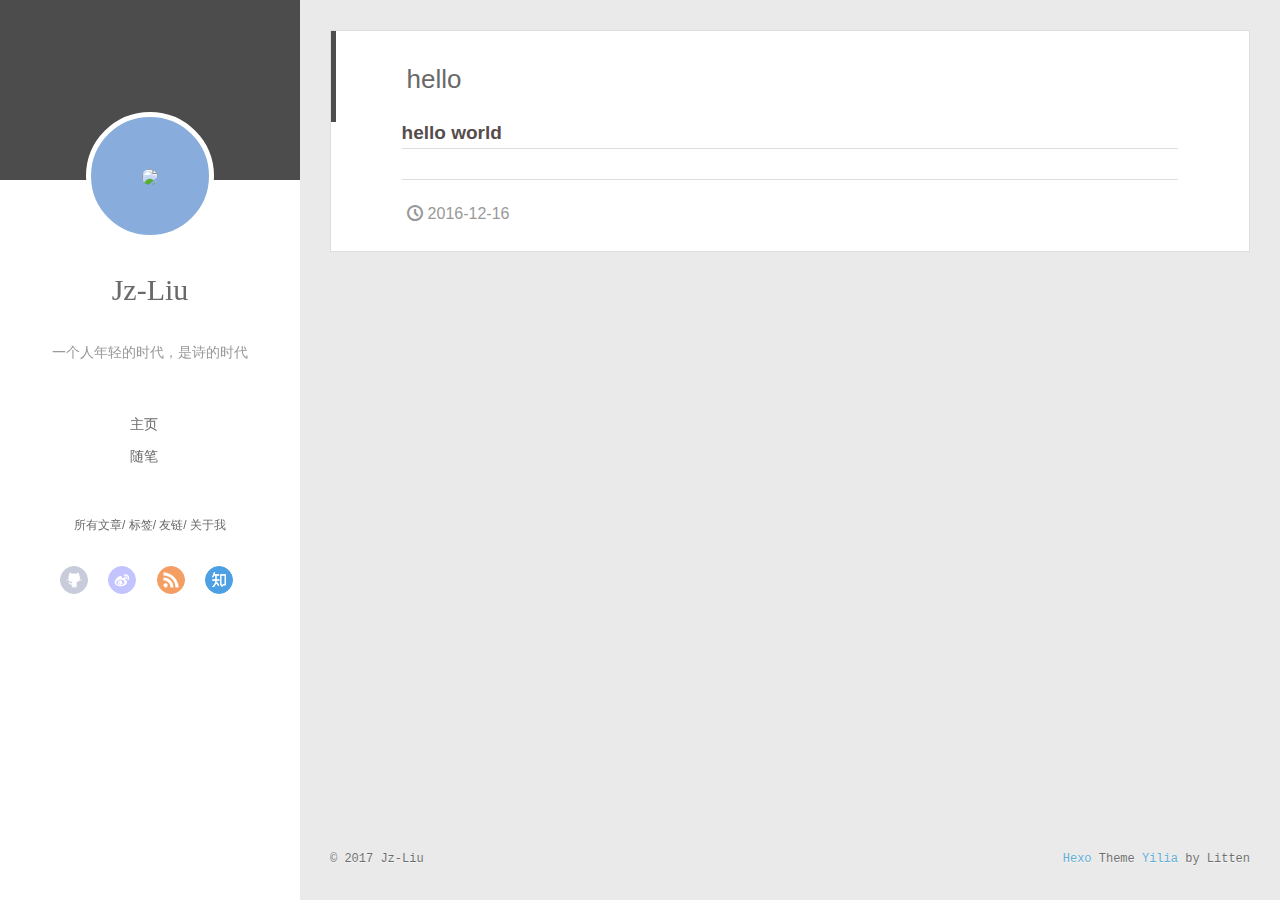
==== commit cee755d3: "Site updated: 2017-01-02 21:17:22" ====
--- a/index.html
+++ b/index.html
@@ -36,7 +36,7 @@
 	<header id="header" class="inner">
 		<a href="/" class="profilepic">
 			
-			<img src="null" class="js-avatar">
+			<img src="http://img5.imgtn.bdimg.com/it/u=4006879243,2915875160&amp;fm=21&amp;gp=0.jpg" class="js-avatar">
 			
 		</a>
 
@@ -86,7 +86,7 @@
 				
 					<a class="github" target="_blank" href="#" title="github">github</a>
 		        
-					<a class="weibo" target="_blank" href="#" title="weibo">weibo</a>
+					<a class="weibo" target="_blank" href="http://weibo.com/u/5883493314/home?wvr=5&lf=reg" title="weibo">weibo</a>
 		        
 					<a class="rss" target="_blank" href="#" title="rss">rss</a>
 		        
@@ -108,7 +108,7 @@
 		<header id="header" class="inner">
 			<div class="profilepic">
 				
-					<img src="null" class="js-avatar">
+					<img src="http://img5.imgtn.bdimg.com/it/u=4006879243,2915875160&amp;fm=21&amp;gp=0.jpg" class="js-avatar">
 				
 			</div>
 			<hgroup>
@@ -131,7 +131,7 @@
 					
 						<a class="github" target="_blank" href="#" title="github">github</a>
 			        
-						<a class="weibo" target="_blank" href="#" title="weibo">weibo</a>
+						<a class="weibo" target="_blank" href="http://weibo.com/u/5883493314/home?wvr=5&lf=reg" title="weibo">weibo</a>
 			        
 						<a class="rss" target="_blank" href="#" title="rss">rss</a>
 			        
@@ -146,7 +146,7 @@
       <div class="body-wrap">
         
   
-    <article id="post-hello-world" class="article article-type-post" itemscope itemprop="blogPost">
+    <article id="post-hello" class="article article-type-post" itemscope itemprop="blogPost">
   <div class="article-inner">
     
       <input type="hidden" class="isFancy" />
@@ -156,7 +156,7 @@
         
   
     <h1 itemprop="name">
-      <a class="article-title" href="/2016/11/12/hello-world/">Hello World</a>
+      <a class="article-title" href="/2016/12/16/hello/">hello</a>
     </h1>
   
 
@@ -164,22 +164,13 @@
     
     <div class="article-entry" itemprop="articleBody">
       
-        <p>Welcome to <a href="https://hexo.io/" target="_blank" rel="external">Hexo</a>! This is your very first post. Check <a href="https://hexo.io/docs/" target="_blank" rel="external">documentation</a> for more info. If you get any problems when using Hexo, you can find the answer in <a href="https://hexo.io/docs/troubleshooting.html" target="_blank" rel="external">troubleshooting</a> or you can ask me on <a href="https://github.com/hexojs/hexo/issues" target="_blank" rel="external">GitHub</a>.</p>
-<h2 id="Quick-Start"><a href="#Quick-Start" class="headerlink" title="Quick Start"></a>Quick Start</h2><h3 id="Create-a-new-post"><a href="#Create-a-new-post" class="headerlink" title="Create a new post"></a>Create a new post</h3><figure class="highlight bash"><table><tr><td class="gutter"><pre><div class="line">1</div></pre></td><td class="code"><pre><div class="line">$ hexo new <span class="string">"My New Post"</span></div></pre></td></tr></table></figure>
-<p>More info: <a href="https://hexo.io/docs/writing.html" target="_blank" rel="external">Writing</a></p>
-<h3 id="Run-server"><a href="#Run-server" class="headerlink" title="Run server"></a>Run server</h3><figure class="highlight bash"><table><tr><td class="gutter"><pre><div class="line">1</div></pre></td><td class="code"><pre><div class="line">$ hexo server</div></pre></td></tr></table></figure>
-<p>More info: <a href="https://hexo.io/docs/server.html" target="_blank" rel="external">Server</a></p>
-<h3 id="Generate-static-files"><a href="#Generate-static-files" class="headerlink" title="Generate static files"></a>Generate static files</h3><figure class="highlight bash"><table><tr><td class="gutter"><pre><div class="line">1</div></pre></td><td class="code"><pre><div class="line">$ hexo generate</div></pre></td></tr></table></figure>
-<p>More info: <a href="https://hexo.io/docs/generating.html" target="_blank" rel="external">Generating</a></p>
-<h3 id="Deploy-to-remote-sites"><a href="#Deploy-to-remote-sites" class="headerlink" title="Deploy to remote sites"></a>Deploy to remote sites</h3><figure class="highlight bash"><table><tr><td class="gutter"><pre><div class="line">1</div></pre></td><td class="code"><pre><div class="line">$ hexo deploy</div></pre></td></tr></table></figure>
-<p>More info: <a href="https://hexo.io/docs/deployment.html" target="_blank" rel="external">Deployment</a></p>
-
+        <h3 id="hello-world"><a href="#hello-world" class="headerlink" title="hello world"></a>hello world</h3>
       
     </div>
     <div class="article-info article-info-index">
       
-      <a href="/2016/11/12/hello-world/" class="archive-article-date">
-  	<time datetime="2016-11-12T03:28:35.452Z" itemprop="datePublished"><i class="icon-clock"></i>2016-11-12</time>
+      <a href="/2016/12/16/hello/" class="archive-article-date">
+  	<time datetime="2016-12-16T04:09:29.000Z" itemprop="datePublished"><i class="icon-clock"></i>2016-12-16</time>
 </a>
       
       
@@ -207,7 +198,7 @@
   <div class="outer">
     <div id="footer-info">
     	<div class="footer-left">
-    		&copy; 2016 Jz-Liu
+    		&copy; 2017 Jz-Liu
     	</div>
       	<div class="footer-right">
       		<a href="http://hexo.io/" target="_blank">Hexo</a>  Theme <a href="https://github.com/litten/hexo-theme-yilia" target="_blank">Yilia</a> by Litten
@@ -290,7 +281,7 @@
     
     	<section class="tools-section tools-section-me">
   	  	
-  	  		<div class="aboutme-wrap" id="js-aboutme">很惭愧&lt;br&gt;&lt;br&gt;只做了一点微小的工作&lt;br&gt;谢谢大家</div>
+  	  		<div class="aboutme-wrap" id="js-aboutme">一个热爱前端的人</div>
   	  	
     	</section>
     
